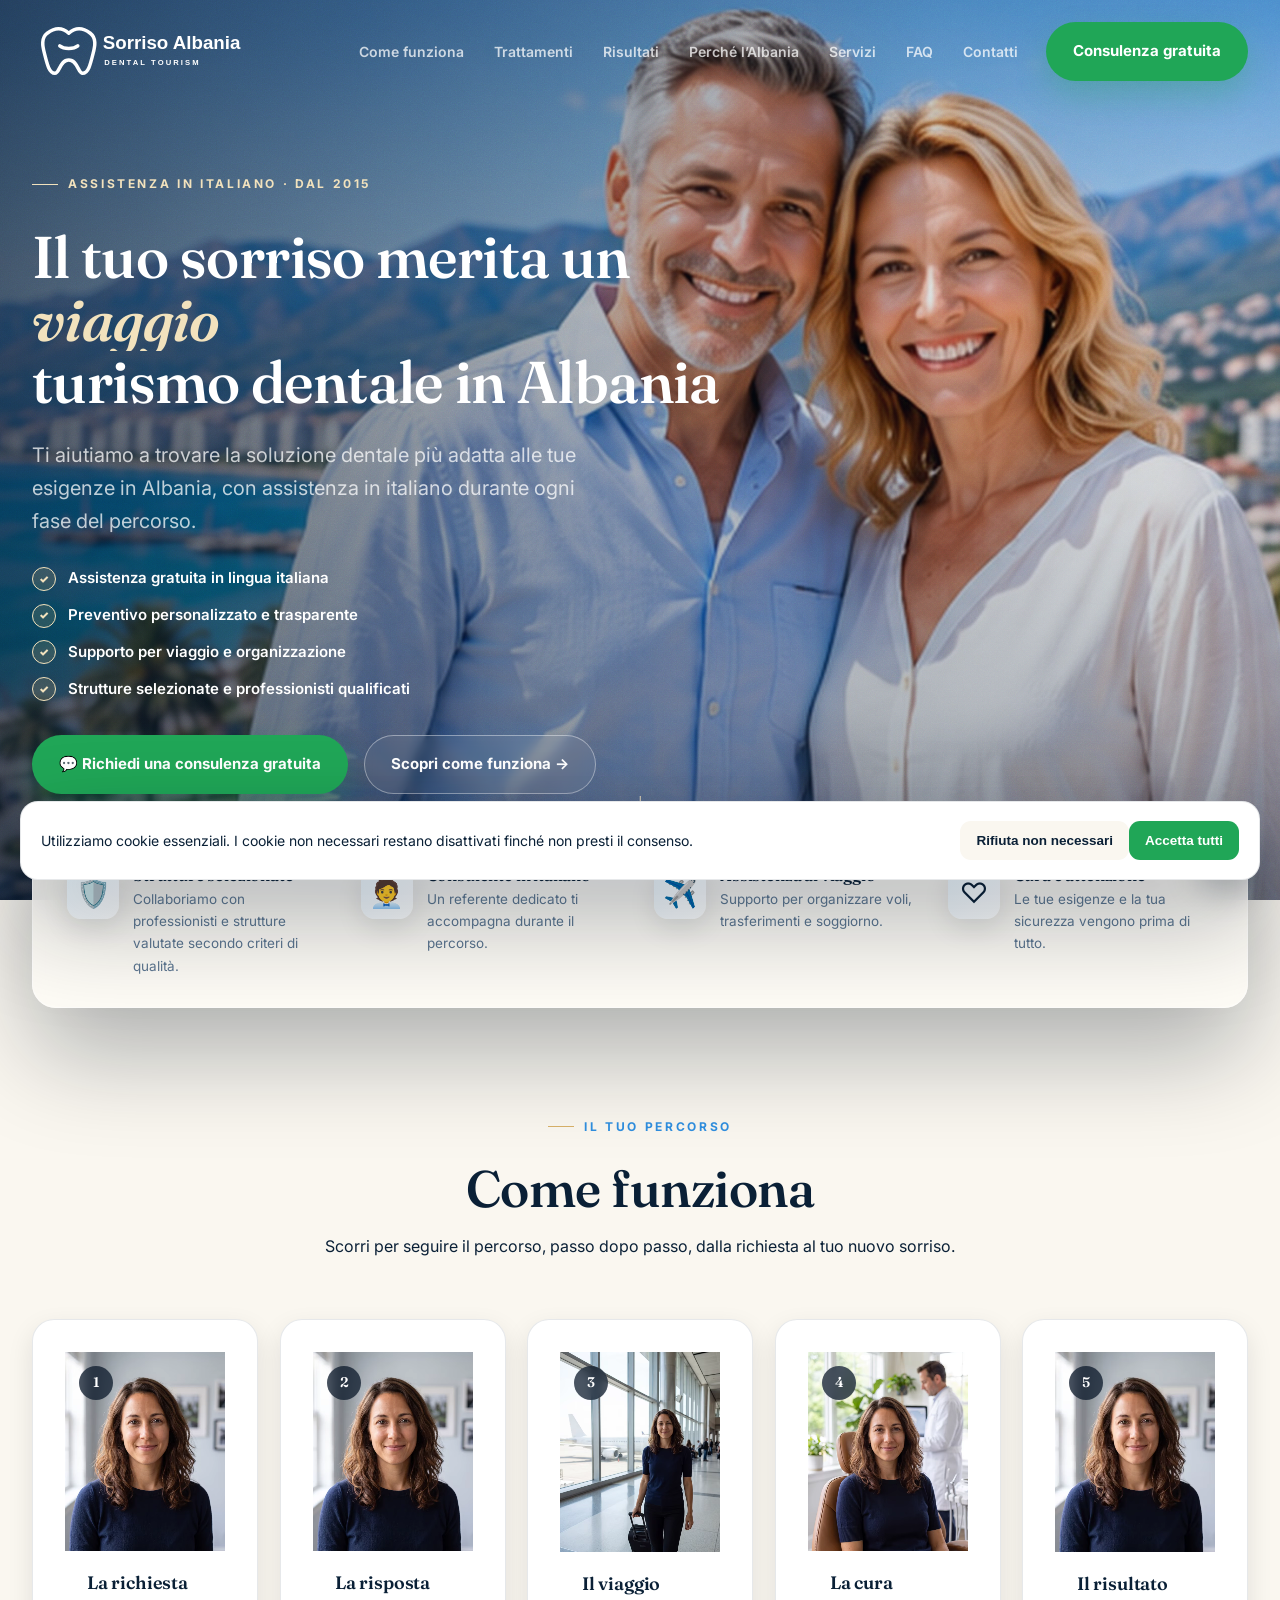
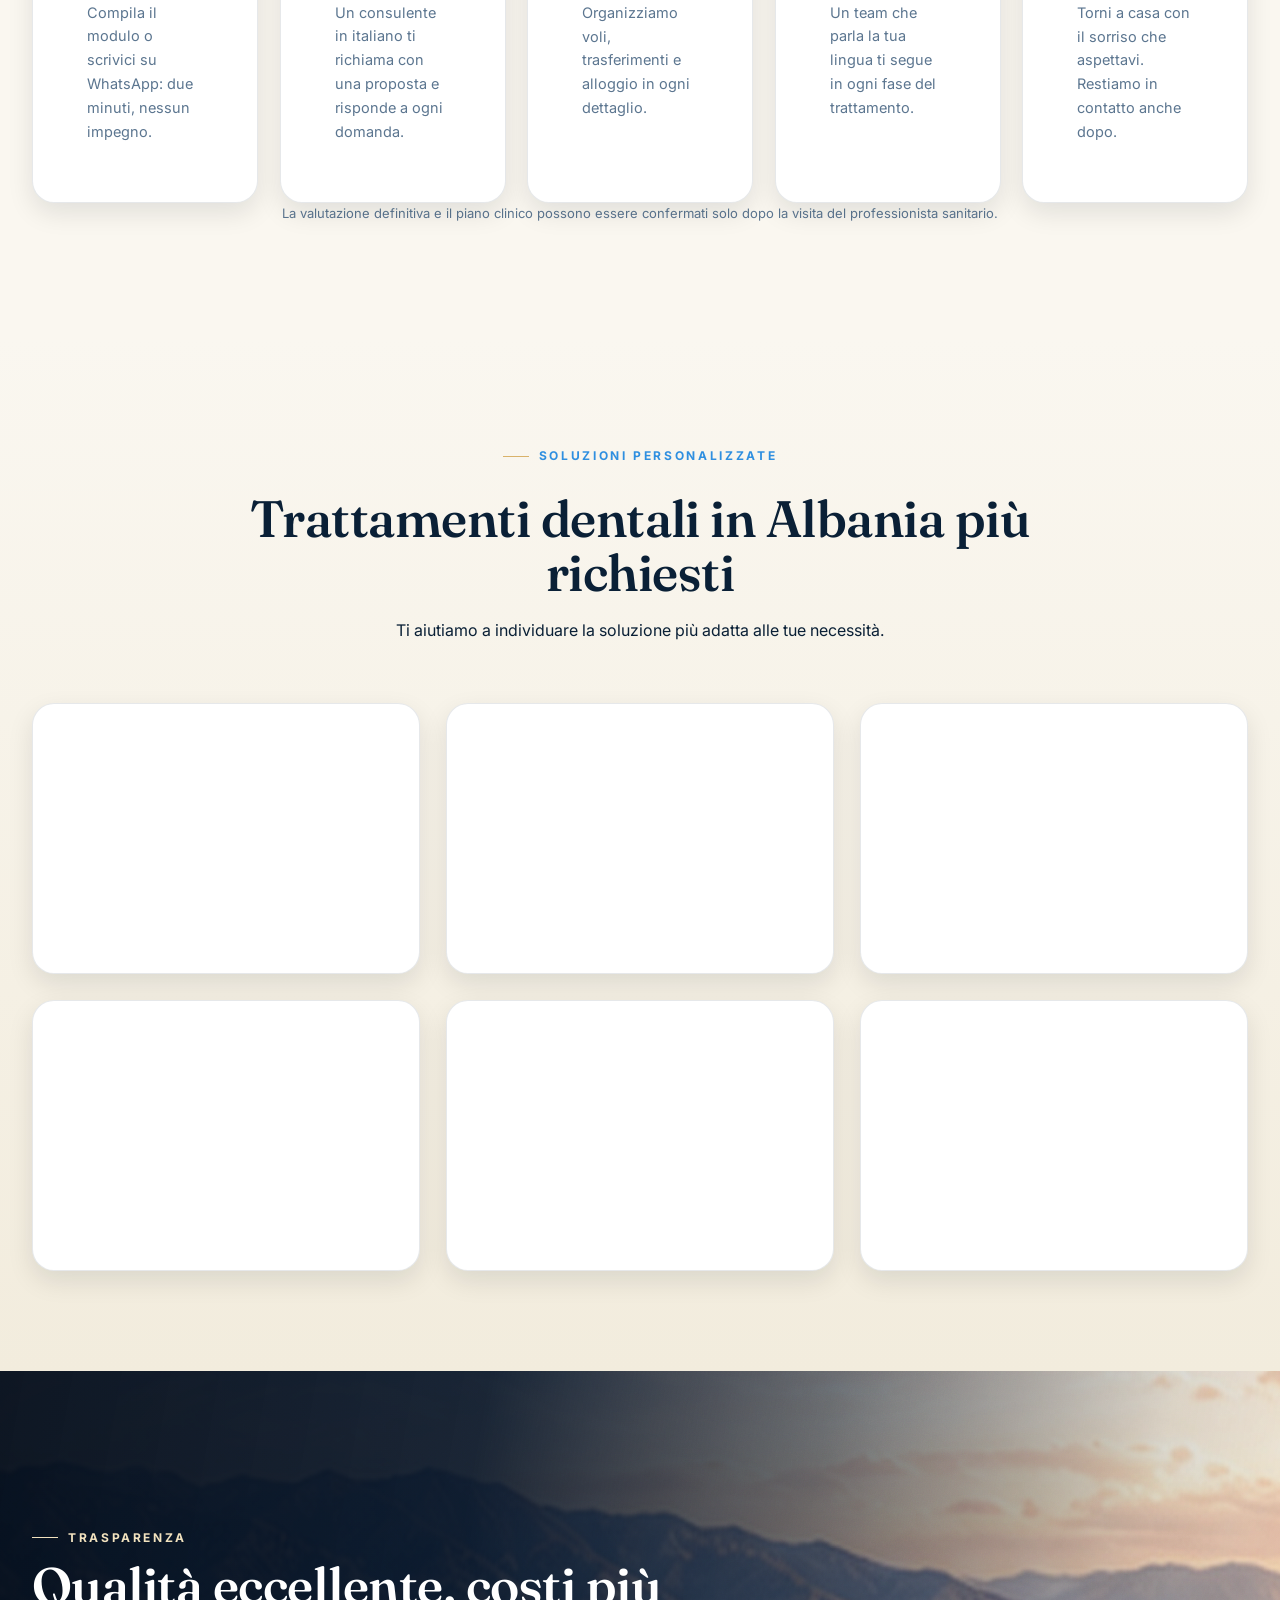
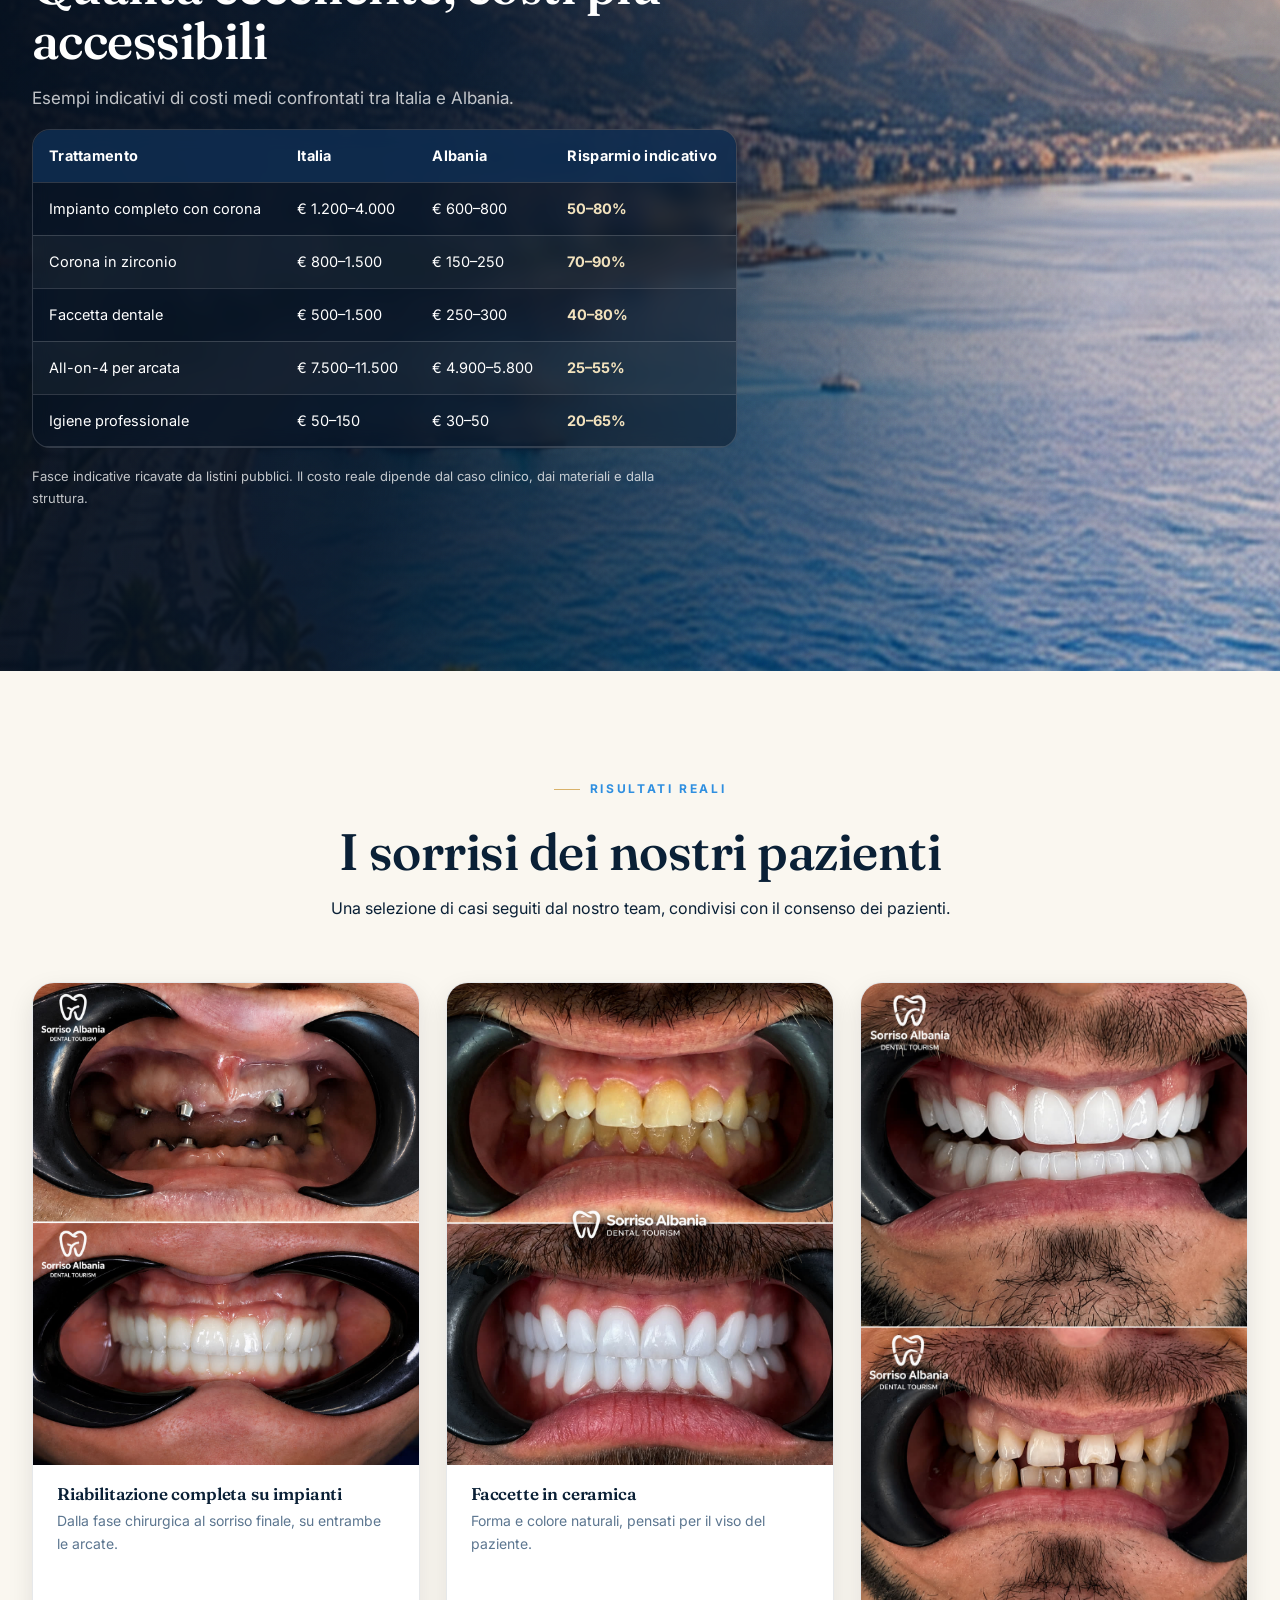
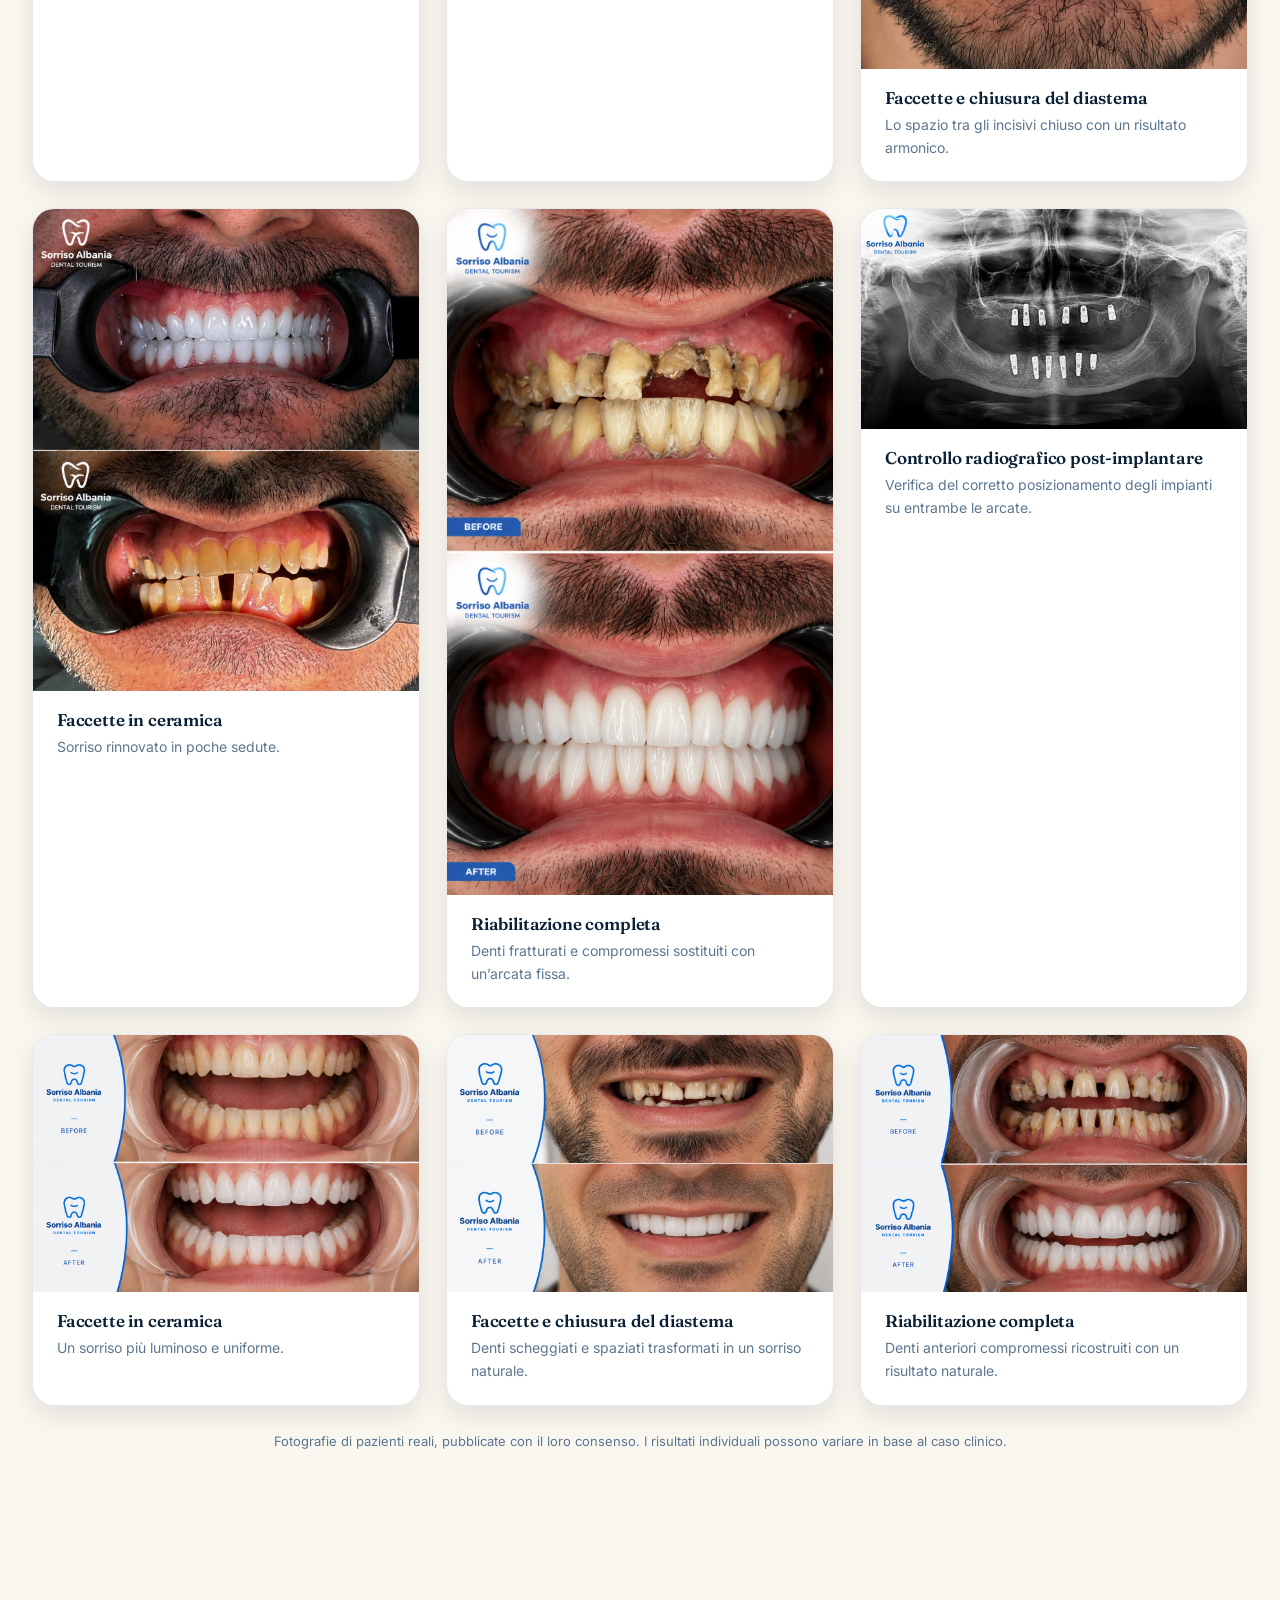
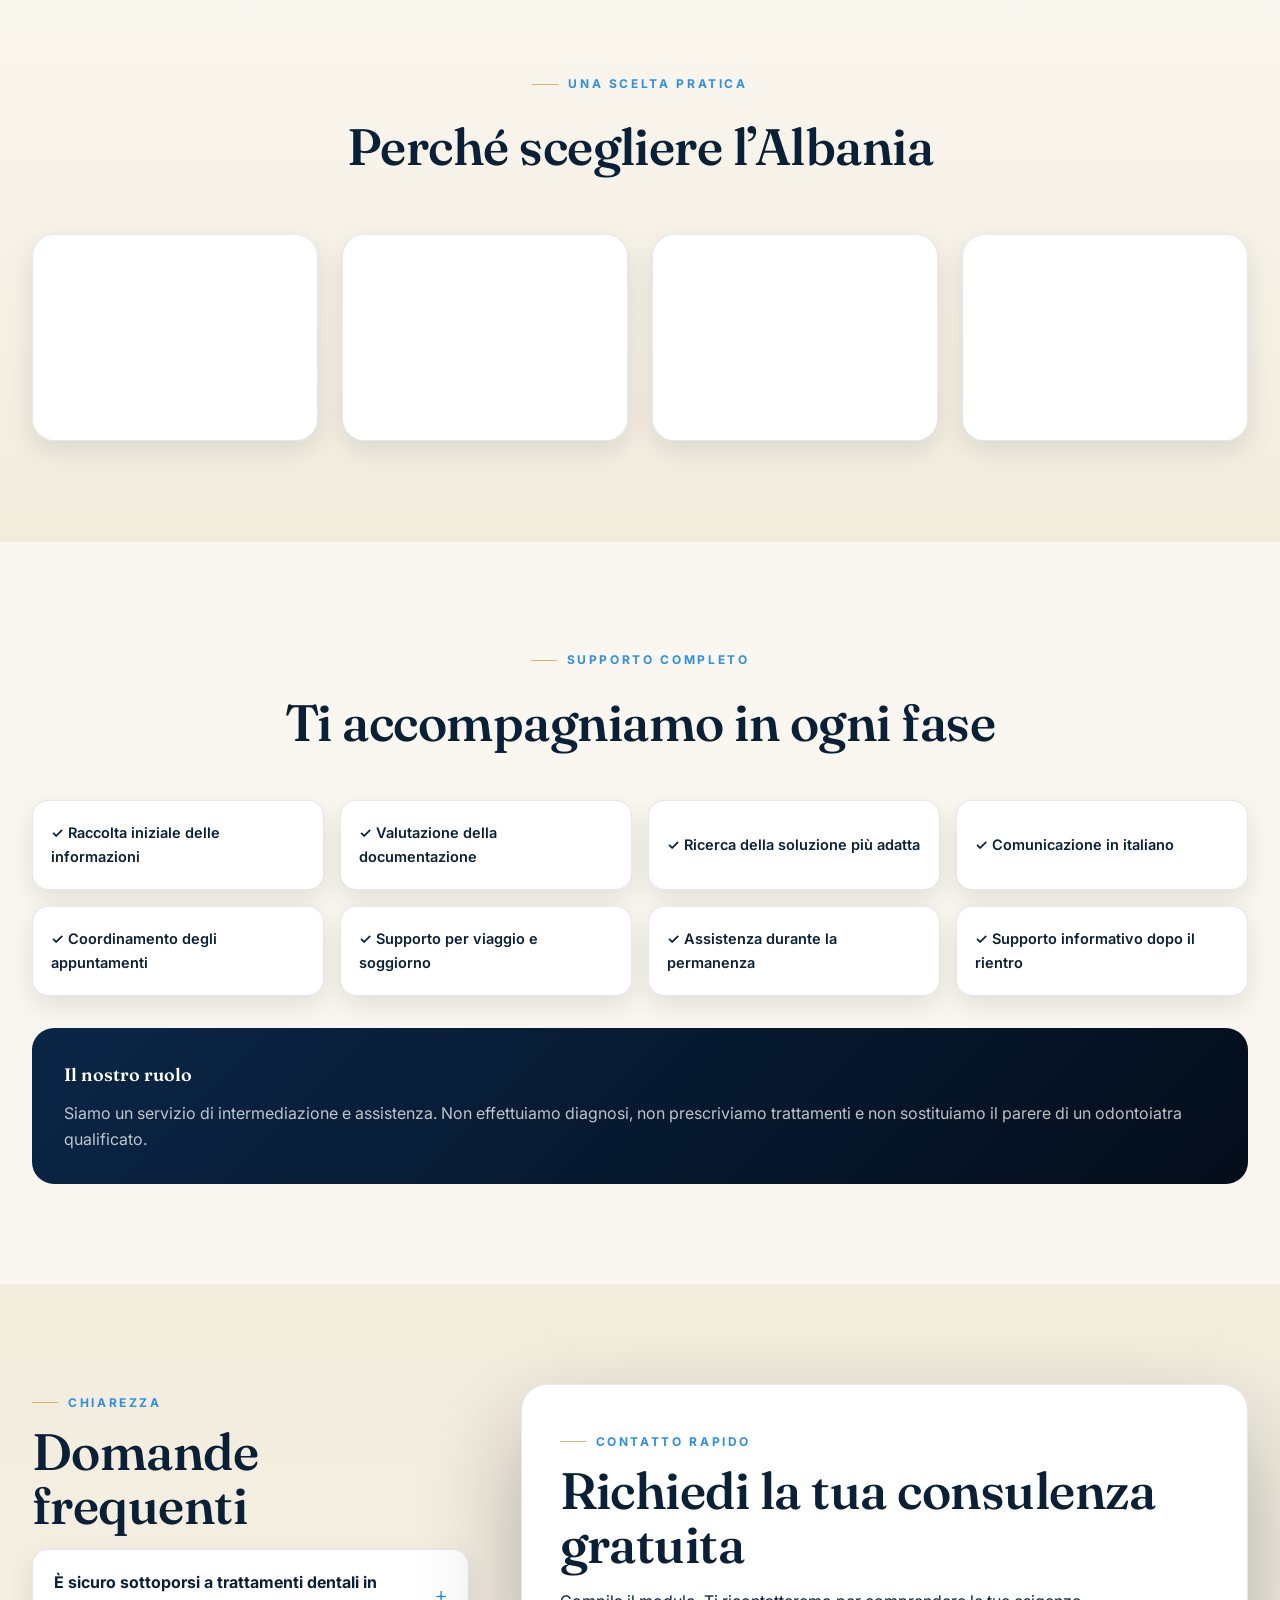
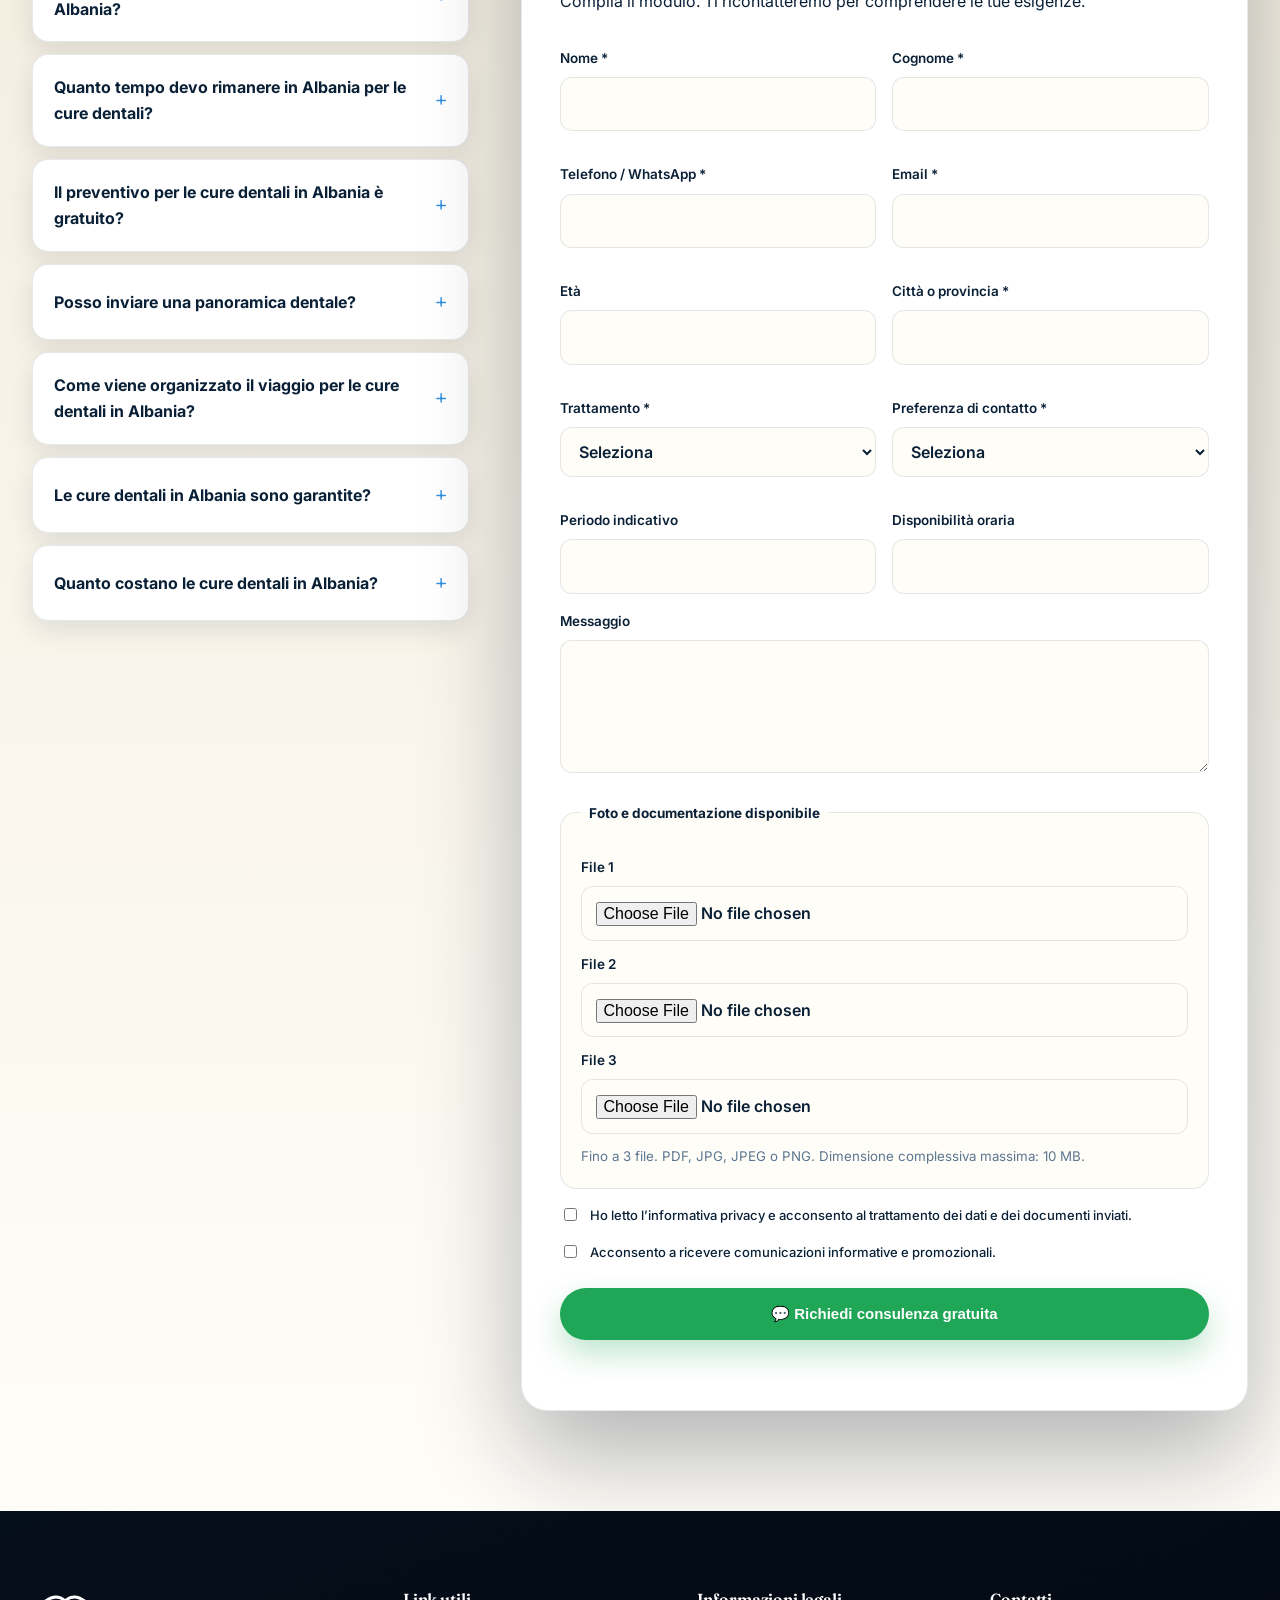
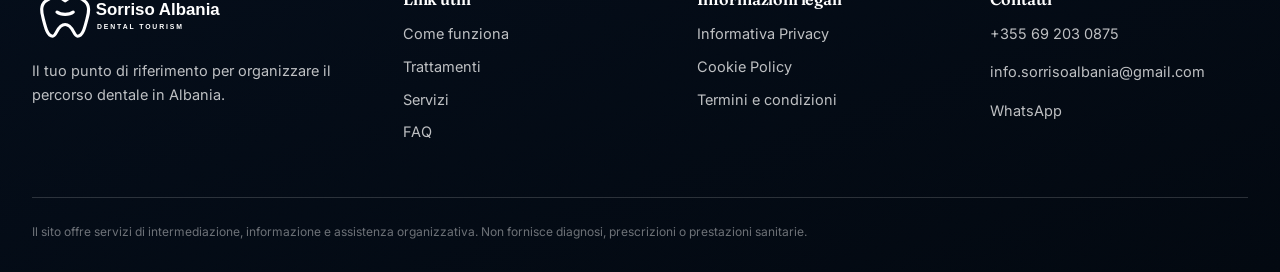
==== index.html @ 24f30280 "Fix hero CTA clipping, treatments arrival gap, and add mobile come-funziona videos - Shrink hero h1 " ====
<!doctype html>
<html lang="it">
<head>
  <!-- Google tag (Google Ads) + Consent Mode v2 -->
  <script>
    window.dataLayer = window.dataLayer || [];
    function gtag(){dataLayer.push(arguments);}
    gtag('consent', 'default', {
      'ad_storage': 'denied',
      'analytics_storage': 'denied',
      'ad_user_data': 'denied',
      'ad_personalization': 'denied',
      'wait_for_update': 500
    });
    if (localStorage.getItem('cookieChoice') === 'accepted') {
      gtag('consent', 'update', {
        'ad_storage': 'granted',
        'analytics_storage': 'granted',
        'ad_user_data': 'granted',
        'ad_personalization': 'granted'
      });
    }
    gtag('js', new Date());
    gtag('config', 'AW-18374853254');
    gtag('config', 'G-XG3RDSH3W6');
  </script>
  <script async src="https://www.googletagmanager.com/gtag/js?id=AW-18374853254"></script>

  <meta charset="utf-8">
  <meta name="viewport" content="width=device-width,initial-scale=1">
  <title>Turismo Dentale in Albania per Italiani | Sorriso Albania</title>
  <meta name="description" content="Turismo dentale in Albania per italiani. Sorriso Albania offre assistenza per impianti dentali, faccette, corone e riabilitazioni dentali. Richiedi una consulenza gratuita.">
  <link rel="canonical" href="https://sorrisoalbania.com/">
  <meta property="og:title" content="Turismo Dentale in Albania per Italiani | Sorriso Albania">
  <meta property="og:description" content="Assistenza in italiano per organizzare cure dentali in Albania: impianti, faccette, corone e riabilitazioni dentali.">
  <meta property="og:image" content="https://sorrisoalbania.com/assets/images/og-cover.jpg">
  <meta property="og:type" content="website">
  <meta property="og:url" content="https://sorrisoalbania.com/">
  <meta property="og:site_name" content="Sorriso Albania">
  <meta property="og:locale" content="it_IT">
  <meta name="twitter:card" content="summary_large_image">
  <meta name="robots" content="index, follow">
  <link rel="icon" href="assets/logos/favicon.svg" type="image/svg+xml">

  <link rel="preconnect" href="https://fonts.googleapis.com">
  <link rel="preconnect" href="https://fonts.gstatic.com" crossorigin>
  <link href="https://fonts.googleapis.com/css2?family=Fraunces:ital,opsz,wght@0,9..144,440;0,9..144,560;0,9..144,650;1,9..144,500;1,9..144,600&family=Inter:wght@400;500;600;700;800&display=swap" rel="stylesheet">

  <link rel="preload" as="image" href="assets/images/hero-vlora-couple.jpg">
  <link rel="stylesheet" href="css/cinema.css">
  <link rel="stylesheet" href="css/cinema-motion.css">

  <script type="application/ld+json">
  {
    "@context":"https://schema.org",
  "@type": "Organization",
  "@id": "https://sorrisoalbania.com/#organization",
  "name": "Sorriso Albania",
  "url": "https://sorrisoalbania.com/",
  "description": "Servizio di assistenza e organizzazione per pazienti italiani interessati al turismo dentale in Albania.",
  "telephone": "+355692030875",
  "email": "info.sorrisoalbania@gmail.com"
  }
  </script>
</head>
<body>
  <a class="skip-link" href="#contenuto">Vai al contenuto</a>

  <div id="preloader" aria-hidden="true">
    <svg viewBox="0 0 64 34" role="img" aria-hidden="true">
      <path d="M4 3c12-9 22-8 31 0 9-8 19-9 31 0" style="visibility:hidden"></path>
      <path d="M6 8c11 9 15 20 26 20s15-11 26-20"></path>
    </svg>
    <p class="preloader-label">Sorriso Albania</p>
  </div>

  <div class="scroll-progress"><div class="scroll-progress__bar"></div></div>

  <header class="site-header">
    <div class="container nav-wrap">
      <a href="#top" class="brand" aria-label="Sorriso Albania">
        <img src="assets/logos/logo.svg" alt="Sorriso Albania">
      </a>

      <button class="menu-toggle" id="menuToggle" aria-expanded="false" aria-controls="mainNav">
        <span></span><span></span><span></span>
        <span class="sr-only">Apri menu</span>
      </button>

      <nav id="mainNav" class="main-nav" aria-label="Navigazione principale">
        <a href="#come-funziona">Come funziona</a>
        <a href="#trattamenti">Trattamenti</a>
        <a href="#risultati">Risultati</a>
        <a href="#perche-albania">Perché l’Albania</a>
        <a href="#servizi">Servizi</a>
        <a href="#faq">FAQ</a>
        <a href="#contatti">Contatti</a>
      </nav>

      <div class="header-actions">
        <a class="button button-primary" href="#consulenza">Consulenza gratuita</a>
      </div>
    </div>
  </header>

  <main id="contenuto">
    <section id="top" class="hero-scene">
    <div class="hero">
      <div class="hero-media"><img src="assets/images/hero-vlora-couple.jpg" alt="Coppia italiana sorridente sul lungomare di Valona, Albania" fetchpriority="high"></div>
      <div class="hero-scrim"></div>
      <div class="grain"></div>
      <div class="container hero-content">
        <div class="hero-copy">
          <p class="eyebrow">Assistenza in italiano · dal 2015</p>
          <h1 data-split>
            <span class="word"><span class="word-inner">Il</span></span>
            <span class="word"><span class="word-inner">tuo</span></span>
            <span class="word"><span class="word-inner">sorriso</span></span>
            <span class="word"><span class="word-inner">merita</span></span>
            <span class="word"><span class="word-inner">un</span></span>
            <span class="word"><span class="word-inner"><em>viaggio</em></span></span><br>
            <span class="word"><span class="word-inner">turismo</span></span>
            <span class="word"><span class="word-inner">dentale</span></span>
            <span class="word"><span class="word-inner">in</span></span>
            <span class="word"><span class="word-inner">Albania</span></span>
          </h1>
          <p class="hero-text">Ti aiutiamo a trovare la soluzione dentale più adatta alle tue esigenze in Albania, con assistenza in italiano durante ogni fase del percorso.</p>
          <ul class="check-list">
            <li>Assistenza gratuita in lingua italiana</li>
            <li>Preventivo personalizzato e trasparente</li>
            <li>Supporto per viaggio e organizzazione</li>
            <li>Strutture selezionate e professionisti qualificati</li>
          </ul>
          <div class="hero-actions">
            <a class="button button-primary" href="#consulenza">💬 Richiedi una consulenza gratuita</a>
            <a class="button button-outline" href="#come-funziona">Scopri come funziona →</a>
          </div>
        </div>
      </div>
      <div class="scroll-cue"><span></span>Scorri</div>
    </div>
    </section>

    <section class="trust-bar">
      <div class="container trust-grid">
        <article class="trust-item"><div class="trust-icon">🛡️</div><div><h3>Strutture selezionate</h3><p>Collaboriamo con professionisti e strutture valutate secondo criteri di qualità.</p></div></article>
        <article class="trust-item"><div class="trust-icon">🧑‍💼</div><div><h3>Consulente in italiano</h3><p>Un referente dedicato ti accompagna durante il percorso.</p></div></article>
        <article class="trust-item"><div class="trust-icon">✈️</div><div><h3>Assistenza al viaggio</h3><p>Supporto per organizzare voli, trasferimenti e soggiorno.</p></div></article>
        <article class="trust-item"><div class="trust-icon">♡</div><div><h3>Cura e attenzione</h3><p>Le tue esigenze e la tua sicurezza vengono prima di tutto.</p></div></article>
      </div>
    </section>

    <section id="come-funziona" class="section journey-section">
      <div class="container">
        <header class="section-heading centered" data-reveal="rise">
          <p class="eyebrow">Il tuo percorso</p>
          <h2>Come funziona</h2>
          <p>Scorri per seguire il percorso, passo dopo passo, dalla richiesta al tuo nuovo sorriso.</p>
        </header>
      </div>

      <!-- WebGL flythrough: progressive enhancement, engaged only on capable
           desktops with WebGL (see js/journey.js). Hidden by default so the
           flat grid below is what mobile/touch/reduced-motion/no-JS/no-WebGL
           visitors — and search engines — actually get.

           Five story beats, each one BEAT_N block below (captions, video,
           fallback card) sharing the same index — swap copy/video per beat
           by editing all three same-numbered pieces together. -->
      <div class="journey-rail" id="journeyRail" hidden>
        <div class="journey-stage" id="journeyStage">
          <canvas id="journeyCanvas"></canvas>
          <div class="journey-captions">
            <!-- BEAT 0 — La richiesta -->
            <div class="journey-caption" data-scene="0"><p class="eyebrow">Passo 1 · La richiesta</p><h3>Scrivici cosa ti serve</h3><p>Compila il modulo o scrivici su WhatsApp: due minuti, nessun impegno.</p></div>
            <!-- BEAT 1 — La risposta -->
            <div class="journey-caption" data-scene="1"><p class="eyebrow">Passo 2 · La risposta</p><h3>Ti richiamiamo con una proposta</h3><p>Un consulente in italiano ti presenta la valutazione e risponde a ogni domanda.</p></div>
            <!-- BEAT 2 — Il viaggio -->
            <div class="journey-caption" data-scene="2"><p class="eyebrow">Passo 3 · Il viaggio</p><h3>Al resto pensiamo noi</h3><p>Voli, trasferimenti e alloggio: organizziamo ogni dettaglio del tuo viaggio.</p></div>
            <!-- BEAT 3 — La cura -->
            <div class="journey-caption" data-scene="3"><p class="eyebrow">Passo 4 · La cura</p><h3>Il trattamento, al tuo fianco</h3><p>Un team che parla la tua lingua ti segue in ogni fase, in strutture moderne e accoglienti.</p></div>
            <!-- BEAT 4 — Il risultato -->
            <div class="journey-caption" data-scene="4"><p class="eyebrow">Passo 5 · Il risultato</p><h3>Il tuo nuovo sorriso</h3><p>Torni a casa con il sorriso che aspettavi. Restiamo in contatto anche dopo.</p></div>
          </div>
          <div class="journey-progress" id="journeyProgress" aria-hidden="true"><span class="is-active"></span><span></span><span></span><span></span><span></span></div>
          <div class="journey-hint" id="journeyHint">Scorri per continuare</div>
        </div>
      </div>
      <!-- One <video> per beat, same order as the captions above (jv0 = beat 0, etc).
           Muted+loop+playsinline so autoplay is always allowed; nothing in the
           section depends on the video actually playing — js/journey.js still
           renders the frame, glow and camera motion even if a clip fails to load. -->
      <video class="journey-source-video" id="jv0" muted loop playsinline preload="none"><source src="assets/video/percorso-1.webm" type="video/webm"><source src="assets/video/percorso-1.mp4" type="video/mp4"></video>
      <video class="journey-source-video" id="jv1" muted loop playsinline preload="none"><source src="assets/video/percorso-3.webm" type="video/webm"><source src="assets/video/percorso-3.mp4" type="video/mp4"></video>
      <video class="journey-source-video" id="jv2" muted loop playsinline preload="none"><source src="assets/video/percorso-4.webm" type="video/webm"><source src="assets/video/percorso-4.mp4" type="video/mp4"></video>
      <video class="journey-source-video" id="jv3" muted loop playsinline preload="none"><source src="assets/video/percorso-5.webm" type="video/webm"><source src="assets/video/percorso-5.mp4" type="video/mp4"></video>
      <video class="journey-source-video" id="jv4" muted loop playsinline preload="none"><source src="assets/video/percorso-6.webm" type="video/webm"><source src="assets/video/percorso-6.mp4" type="video/mp4"></video>

      <div class="container">
        <!-- Flat fallback: mobile/touch/reduced-motion/no-JS/no-WebGL, and the
             accessible/SEO-visible copy of record. Same 5 beats, same order. -->
        <div class="steps-grid" id="stepsGridFallback" data-reveal-group>
          <article class="card step-card" data-reveal-item>
            <div class="step-media"><span class="number">1</span><video muted loop playsinline autoplay preload="metadata"><source src="assets/video/percorso-1.webm" type="video/webm"><source src="assets/video/percorso-1.mp4" type="video/mp4"></video></div>
            <div class="step-body"><h3>La richiesta</h3><p>Compila il modulo o scrivici su WhatsApp: due minuti, nessun impegno.</p></div>
          </article>
          <article class="card step-card" data-reveal-item>
            <div class="step-media"><span class="number">2</span><video muted loop playsinline autoplay preload="metadata"><source src="assets/video/percorso-3.webm" type="video/webm"><source src="assets/video/percorso-3.mp4" type="video/mp4"></video></div>
            <div class="step-body"><h3>La risposta</h3><p>Un consulente in italiano ti richiama con una proposta e risponde a ogni domanda.</p></div>
          </article>
          <article class="card step-card" data-reveal-item>
            <div class="step-media"><span class="number">3</span><video muted loop playsinline autoplay preload="metadata"><source src="assets/video/percorso-4.webm" type="video/webm"><source src="assets/video/percorso-4.mp4" type="video/mp4"></video></div>
            <div class="step-body"><h3>Il viaggio</h3><p>Organizziamo voli, trasferimenti e alloggio in ogni dettaglio.</p></div>
          </article>
          <article class="card step-card" data-reveal-item>
            <div class="step-media"><span class="number">4</span><video muted loop playsinline autoplay preload="metadata"><source src="assets/video/percorso-5.webm" type="video/webm"><source src="assets/video/percorso-5.mp4" type="video/mp4"></video></div>
            <div class="step-body"><h3>La cura</h3><p>Un team che parla la tua lingua ti segue in ogni fase del trattamento.</p></div>
          </article>
          <article class="card step-card" data-reveal-item>
            <div class="step-media"><span class="number">5</span><video muted loop playsinline autoplay preload="metadata"><source src="assets/video/percorso-6.webm" type="video/webm"><source src="assets/video/percorso-6.mp4" type="video/mp4"></video></div>
            <div class="step-body"><h3>Il risultato</h3><p>Torni a casa con il sorriso che aspettavi. Restiamo in contatto anche dopo.</p></div>
          </article>
        </div>
        <p class="fine-print centered">La valutazione definitiva e il piano clinico possono essere confermati solo dopo la visita del professionista sanitario.</p>
      </div>
    </section>

    <section id="trattamenti" class="section section-soft">
      <div class="container">
        <header class="section-heading centered" data-reveal="rise">
          <p class="eyebrow">Soluzioni personalizzate</p>
          <h2>Trattamenti dentali in Albania più richiesti</h2>
          <p>Ti aiutiamo a individuare la soluzione più adatta alle tue necessità.</p>
        </header>
      </div>
      <div class="treatments-rail">
        <div class="treatments-stage">
          <div class="treatments-inner">
            <div class="treatments-track" data-reveal-group>
              <article class="card treatment-card tilt" data-reveal-item><div class="icon-box">🦷</div><h3>Impianti dentali in Albania</h3><p>Soluzioni implantari valutate in base al singolo caso.</p><a href="#consulenza">Richiedi informazioni →</a></article>
              <article class="card treatment-card tilt" data-reveal-item><div class="icon-box">◉</div><h3>Corone e ponti</h3><p>Ripristino della funzionalità e dell’estetica del sorriso.</p><a href="#consulenza">Richiedi informazioni →</a></article>
              <article class="card treatment-card tilt" data-reveal-item><div class="icon-box">✨</div><h3>Faccette dentali</h3><p>Percorsi estetici personalizzati e pianificati con attenzione.</p><a href="#consulenza">Richiedi informazioni →</a></article>
              <article class="card treatment-card tilt" data-reveal-item><div class="icon-box">⚕️</div><h3>Riabilitazione dentale completa</h3><p>Soluzioni coordinate per esigenze più complesse.</p><a href="#consulenza">Richiedi informazioni →</a></article>
              <article class="card treatment-card tilt" data-reveal-item><div class="icon-box">😁</div><h3>Protesi dentali</h3><p>Protesi fisse o mobili realizzate su misura.</p><a href="#consulenza">Richiedi informazioni →</a></article>
              <article class="card treatment-card tilt" data-reveal-item><div class="icon-box">✦</div><h3>Igiene ed estetica</h3><p>Prevenzione e trattamenti per valorizzare il sorriso.</p><a href="#consulenza">Richiedi informazioni →</a></article>
            </div>
          </div>
        </div>
      </div>
    </section>

    <section class="pricing-feature">
      <div class="pricing-bg" role="img" aria-label="Vista panoramica di Valona con il lungomare e il mare" data-parallax="9"></div>
      <div class="pricing-gradient"></div>
      <div class="grain"></div>
      <div class="container pricing-content">
        <div class="pricing-panel" data-reveal="left">
          <p class="eyebrow eyebrow-light">Trasparenza</p>
          <h2>Qualità eccellente, costi più accessibili</h2>
          <p class="pricing-intro">Esempi indicativi di costi medi confrontati tra Italia e Albania.</p>
          <div class="table-wrap pricing-table-wrap">
            <table>
              <thead><tr><th>Trattamento</th><th>Italia</th><th>Albania</th><th>Risparmio indicativo</th></tr></thead>
              <tbody>
                <tr><td>Impianto completo con corona</td><td>€ 1.200–4.000</td><td>€ 600–800</td><td>50–80%</td></tr>
                <tr><td>Corona in zirconio</td><td>€ 800–1.500</td><td>€ 150–250</td><td>70–90%</td></tr>
                <tr><td>Faccetta dentale</td><td>€ 500–1.500</td><td>€ 250–300</td><td>40–80%</td></tr>
                <tr><td>All-on-4 per arcata</td><td>€ 7.500–11.500</td><td>€ 4.900–5.800</td><td>25–55%</td></tr>
                <tr><td>Igiene professionale</td><td>€ 50–150</td><td>€ 30–50</td><td>20–65%</td></tr>
              </tbody>
            </table>
          </div>
          <p class="fine-print pricing-note">Fasce indicative ricavate da listini pubblici. Il costo reale dipende dal caso clinico, dai materiali e dalla struttura.</p>
        </div>
      </div>
    </section>

    <!-- Risultati pazienti: real before/after case photos supplied by the
         client, one <article> per case. Swap/add cases by dropping a new
         image in assets/images/results/ and copying an <article> block. -->
    <section id="risultati" class="section">
      <div class="container">
        <header class="section-heading centered" data-reveal="rise">
          <p class="eyebrow">Risultati reali</p>
          <h2>I sorrisi dei nostri pazienti</h2>
          <p>Una selezione di casi seguiti dal nostro team, condivisi con il consenso dei pazienti.</p>
        </header>
        <div class="results-grid" data-reveal-group>
          <article class="card result-card" data-reveal-item>
            <button class="result-image" type="button" data-lightbox-src="assets/images/results/risultato-01-impianti-full-arch.jpg" aria-label="Ingrandisci: riabilitazione completa su impianti">
              <img src="assets/images/results/risultato-01-impianti-full-arch.jpg" alt="Prima e dopo: riabilitazione completa su impianti dentali, doppia arcata" loading="lazy" width="1122" height="1402">
            </button>
            <h3>Riabilitazione completa su impianti</h3>
            <p>Dalla fase chirurgica al sorriso finale, su entrambe le arcate.</p>
          </article>
          <article class="card result-card" data-reveal-item>
            <button class="result-image" type="button" data-lightbox-src="assets/images/results/risultato-02-faccette.jpg" aria-label="Ingrandisci: faccette in ceramica">
              <img src="assets/images/results/risultato-02-faccette.jpg" alt="Prima e dopo: faccette dentali in ceramica" loading="lazy" width="1122" height="1402">
            </button>
            <h3>Faccette in ceramica</h3>
            <p>Forma e colore naturali, pensati per il viso del paziente.</p>
          </article>
          <article class="card result-card" data-reveal-item>
            <button class="result-image" type="button" data-lightbox-src="assets/images/results/risultato-03-faccette-diastema.jpg" aria-label="Ingrandisci: faccette e chiusura del diastema">
              <img src="assets/images/results/risultato-03-faccette-diastema.jpg" alt="Prima e dopo: faccette dentali con chiusura del diastema" loading="lazy" width="941" height="1672">
            </button>
            <h3>Faccette e chiusura del diastema</h3>
            <p>Lo spazio tra gli incisivi chiuso con un risultato armonico.</p>
          </article>
          <article class="card result-card" data-reveal-item>
            <button class="result-image" type="button" data-lightbox-src="assets/images/results/risultato-04-faccette.jpg" aria-label="Ingrandisci: faccette in ceramica">
              <img src="assets/images/results/risultato-04-faccette.jpg" alt="Prima e dopo: faccette dentali in ceramica, primo piano" loading="lazy" width="1122" height="1402">
            </button>
            <h3>Faccette in ceramica</h3>
            <p>Sorriso rinnovato in poche sedute.</p>
          </article>
          <article class="card result-card" data-reveal-item>
            <button class="result-image" type="button" data-lightbox-src="assets/images/results/risultato-05-riabilitazione.jpg" aria-label="Ingrandisci: riabilitazione completa">
              <img src="assets/images/results/risultato-05-riabilitazione.jpg" alt="Prima e dopo: riabilitazione completa di denti fratturati e compromessi" loading="lazy" width="941" height="1672">
            </button>
            <h3>Riabilitazione completa</h3>
            <p>Denti fratturati e compromessi sostituiti con un’arcata fissa.</p>
          </article>
          <article class="card result-card" data-reveal-item>
            <button class="result-image" type="button" data-lightbox-src="assets/images/results/risultato-06-radiografia.jpg" aria-label="Ingrandisci: controllo radiografico post-implantare">
              <img src="assets/images/results/risultato-06-radiografia.jpg" alt="Radiografia panoramica di controllo dopo l’inserimento degli impianti" loading="lazy" width="1200" height="684">
            </button>
            <h3>Controllo radiografico post-implantare</h3>
            <p>Verifica del corretto posizionamento degli impianti su entrambe le arcate.</p>
          </article>
          <article class="card result-card" data-reveal-item>
            <button class="result-image" type="button" data-lightbox-src="assets/images/results/risultato-07-faccette.jpg" aria-label="Ingrandisci: faccette in ceramica">
              <img src="assets/images/results/risultato-07-faccette.jpg" alt="Prima e dopo: faccette dentali in ceramica, primo piano sorriso" loading="lazy" width="1200" height="800">
            </button>
            <h3>Faccette in ceramica</h3>
            <p>Un sorriso più luminoso e uniforme.</p>
          </article>
          <article class="card result-card" data-reveal-item>
            <button class="result-image" type="button" data-lightbox-src="assets/images/results/risultato-08-faccette-diastema.jpg" aria-label="Ingrandisci: faccette e chiusura del diastema">
              <img src="assets/images/results/risultato-08-faccette-diastema.jpg" alt="Prima e dopo: faccette dentali con chiusura del diastema, primo piano" loading="lazy" width="1200" height="800">
            </button>
            <h3>Faccette e chiusura del diastema</h3>
            <p>Denti scheggiati e spaziati trasformati in un sorriso naturale.</p>
          </article>
          <article class="card result-card" data-reveal-item>
            <button class="result-image" type="button" data-lightbox-src="assets/images/results/risultato-09-riabilitazione.jpg" aria-label="Ingrandisci: riabilitazione completa">
              <img src="assets/images/results/risultato-09-riabilitazione.jpg" alt="Prima e dopo: riabilitazione completa dell’arcata anteriore" loading="lazy" width="1200" height="800">
            </button>
            <h3>Riabilitazione completa</h3>
            <p>Denti anteriori compromessi ricostruiti con un risultato naturale.</p>
          </article>
        </div>
        <p class="fine-print centered results-consent">Fotografie di pazienti reali, pubblicate con il loro consenso. I risultati individuali possono variare in base al caso clinico.</p>
      </div>
    </section>

    <div class="lightbox" id="lightbox">
      <button class="lightbox-close" id="lightboxClose" type="button" aria-label="Chiudi">✕</button>
      <img id="lightboxImg" src="" alt="">
    </div>

    <section id="perche-albania" class="section section-soft">
      <div class="container">
        <header class="section-heading centered" data-reveal="rise">
          <p class="eyebrow">Una scelta pratica</p>
          <h2>Perché scegliere l’Albania</h2>
        </header>
        <div class="benefit-grid" data-reveal-group>
          <article class="card tilt" data-reveal-item><div class="icon-box">✈️</div><h3>Vicinanza all’Italia</h3><p>Collegamenti frequenti e tempi di viaggio ridotti.</p></article>
          <article class="card tilt" data-reveal-item><div class="icon-box">💬</div><h3>Assistenza in italiano</h3><p>Comunicazione semplice con un referente dedicato.</p></article>
          <article class="card tilt" data-reveal-item><div class="icon-box">€</div><h3>Costi competitivi</h3><p>Possibilità di costi più contenuti, in base al caso.</p></article>
          <article class="card tilt" data-reveal-item><div class="icon-box">📅</div><h3>Percorso organizzato</h3><p>Supporto per appuntamenti, trasferimenti e soggiorno.</p></article>
        </div>
      </div>
    </section>

    <section id="servizi" class="section">
      <div class="container">
        <header class="section-heading centered" data-reveal="rise">
          <p class="eyebrow">Supporto completo</p>
          <h2>Ti accompagniamo in ogni fase</h2>
        </header>
        <div class="services-grid" data-reveal-group>
          <div data-reveal-item>✓ Raccolta iniziale delle informazioni</div>
          <div data-reveal-item>✓ Valutazione della documentazione</div>
          <div data-reveal-item>✓ Ricerca della soluzione più adatta</div>
          <div data-reveal-item>✓ Comunicazione in italiano</div>
          <div data-reveal-item>✓ Coordinamento degli appuntamenti</div>
          <div data-reveal-item>✓ Supporto per viaggio e soggiorno</div>
          <div data-reveal-item>✓ Assistenza durante la permanenza</div>
          <div data-reveal-item>✓ Supporto informativo dopo il rientro</div>
        </div>
        <div class="role-box" data-reveal="rise"><strong>Il nostro ruolo</strong><p>Siamo un servizio di intermediazione e assistenza. Non effettuiamo diagnosi, non prescriviamo trattamenti e non sostituiamo il parere di un odontoiatra qualificato.</p></div>
      </div>
    </section>

    <section class="section contact-section">
      <div class="container contact-grid">
        <div id="faq" class="faq-column" data-reveal="rise">
          <p class="eyebrow">Chiarezza</p>
          <h2>Domande frequenti</h2>
          <div class="faq-list">
            <details><summary>È sicuro sottoporsi a trattamenti dentali in Albania?</summary><p>Sì. Affidandosi a cliniche qualificate e con una lunga esperienza, sottoporsi a trattamenti dentali in Albania è una scelta sicura e ormai consolidata. Collaboriamo con strutture selezionate che vantano fino a 20 anni di esperienza nel settore odontoiatrico, con professionisti qualificati, tecnologie moderne e protocolli rigorosi di igiene e sicurezza.

Il turismo dentale in Albania è una realtà consolidata da oltre 10 anni: ogni anno migliaia di pazienti italiani scelgono il Paese per effettuare cure odontoiatriche, dagli interventi più semplici fino a trattamenti complessi di implantologia e riabilitazione dentale.

La nostra priorità è accompagnare ogni paziente verso strutture affidabili e professionisti esperti, affinché possa affrontare il proprio percorso di cura con serenità, sicurezza e assistenza in ogni fase del trattamento.</p></details>
            <details><summary>Quanto tempo devo rimanere in Albania per le cure dentali?</summary><p>La durata dipende dal trattamento. Alcuni interventi richiedono pochi giorni, altri più viaggi.</p></details>
            <details><summary>Il preventivo per le cure dentali in Albania è gratuito?</summary><p>Sì, il preventivo è 100% gratuito e senza alcun impegno. Potrai ricevere una prima valutazione del tuo caso e un preventivo personalizzato senza sostenere alcun costo. Anche il supporto del nostro consulente durante questa fase è completamente gratuito: potrai ricevere tutte le informazioni necessarie, chiarire i tuoi dubbi e valutare con tranquillità la soluzione più adatta alle tue esigenze.</p></details>
            <details><summary>Posso inviare una panoramica dentale?</summary><p>Sì, certamente. Puoi inviare la tua panoramica dentale in modo semplice e veloce, allegandola direttamente al form sottostante oppure inviandola tramite WhatsApp al numero indicato in questa pagina.

La panoramica dentale è uno degli elementi più importanti per effettuare una prima valutazione accurata del tuo caso. Permette ai nostri specialisti di analizzare la situazione dentale, individuare le possibili necessità di trattamento e preparare un piano di cura personalizzato.

Inoltre, avere una panoramica recente consente di elaborare un preventivo molto più preciso e dettagliato, basato sulle reali esigenze del paziente e sul trattamento necessario.

Se disponi già di una panoramica dentale, ti consigliamo quindi di allegarla alla richiesta: ci aiuterà a fornirti una valutazione più completa fin dal primo contatto.</p></details>
            <details><summary>Come viene organizzato il viaggio per le cure dentali in Albania?</summary><p>Sì, ci occupiamo noi dell’organizzazione del tuo viaggio in ogni dettaglio, così potrai concentrarti esclusivamente sul tuo percorso di cura.

Il nostro team ti assisterà nell’organizzazione del viaggio, dell’alloggio, dei trasferimenti e di tutti gli aspetti logistici necessari per il tuo soggiorno in Albania, coordinando il tutto con gli appuntamenti e il piano di cura previsto dalla clinica.

Dal momento della partenza fino al termine del trattamento, avrai un punto di riferimento dedicato che ti accompagnerà e ti assisterà durante tutto il percorso.

Tu pensa al tuo sorriso, al resto pensiamo noi.</p></details>
            <details><summary>Le cure dentali in Albania sono garantite?</summary><p>Sì. Le cliniche con cui collaboriamo offrono garanzie sui trattamenti eseguiti, secondo le condizioni previste per ciascuna tipologia di intervento.

Collaboriamo esclusivamente con strutture selezionate che utilizzano materiali di alta qualità, certificati e provenienti da produttori affidabili, insieme a tecnologie moderne e protocolli professionali.

La qualità del trattamento e la tranquillità del paziente sono per noi fondamentali. Per questo, prima di iniziare il percorso di cura, riceverai tutte le informazioni relative al trattamento, ai materiali utilizzati e alle garanzie previste, in modo chiaro e trasparente.

Il nostro obiettivo non è soltanto offrirti un nuovo sorriso, ma garantirti qualità, sicurezza e assistenza anche dopo il trattamento.</p></details>
            <details>
  <summary>Quanto costano le cure dentali in Albania?</summary>
  <p>
    Il costo delle cure dentali in Albania varia in base al trattamento,
    alla complessità del caso, ai materiali utilizzati e alla struttura
    selezionata. Dopo una prima valutazione della documentazione disponibile,
    è possibile ricevere un preventivo personalizzato e senza impegno.
    Sorriso Albania ti assiste nella richiesta e nella comprensione del
    preventivo prima di organizzare il viaggio.
  </p>
</details>
          </div>
        </div>

        <div id="consulenza" class="form-card" data-reveal="right">
          <p class="eyebrow">Contatto rapido</p>
          <h2>Richiedi la tua consulenza gratuita</h2>
          <p>Compila il modulo. Ti ricontatteremo per comprendere le tue esigenze.</p>

          <form id="consultationForm" novalidate>
            <input class="honeypot" type="text" name="company" tabindex="-1" autocomplete="off" aria-hidden="true">
            <div class="form-grid">
              <label>Nome *<input name="nome" required autocomplete="given-name"></label>
              <label>Cognome *<input name="cognome" required autocomplete="family-name"></label>
              <label>Telefono / WhatsApp *<input name="telefono" type="tel" required autocomplete="tel"></label>
              <label>Email *<input name="email" type="email" required autocomplete="email"></label>
              <label>Età<input name="eta" type="number" min="18" max="100"></label>
              <label>Città o provincia *<input name="residenza" required autocomplete="address-level2"></label>
              <label>Trattamento *
                <select name="trattamento" required>
                  <option value="">Seleziona</option>
                  <option>Implantologia</option><option>Corone e ponti</option><option>Faccette dentali</option>
                  <option>Protesi dentali</option><option>Riabilitazione completa</option><option>Estetica dentale</option><option>Altro</option>
                </select>
              </label>
              <label>Preferenza di contatto *
                <select name="preferenzaContatto" required>
                  <option value="">Seleziona</option><option>WhatsApp</option><option>Telefono</option><option>Email</option>
                </select>
              </label>
              <label>Periodo indicativo<input name="periodoViaggio"></label>
              <label>Disponibilità oraria<input name="disponibilitaOraria"></label>
            </div>
            <label>Messaggio<textarea name="messaggio" rows="4" maxlength="1500"></textarea></label>

            <fieldset class="upload-fieldset">
              <legend>Foto e documentazione disponibile</legend>
              <label>File 1<input name="documento1" type="file" accept=".pdf,.jpg,.jpeg,.png,application/pdf,image/jpeg,image/png"></label>
              <label>File 2<input name="documento2" type="file" accept=".pdf,.jpg,.jpeg,.png,application/pdf,image/jpeg,image/png"></label>
              <label>File 3<input name="documento3" type="file" accept=".pdf,.jpg,.jpeg,.png,application/pdf,image/jpeg,image/png"></label>
              <small>Fino a 3 file. PDF, JPG, JPEG o PNG. Dimensione complessiva massima: 10 MB.</small>
            </fieldset>

            <label class="checkbox"><input name="privacyConsent" type="checkbox" required> Ho letto l’informativa privacy e acconsento al trattamento dei dati e dei documenti inviati.</label>
            <label class="checkbox"><input name="marketingConsent" type="checkbox"> Acconsento a ricevere comunicazioni informative e promozionali.</label>
            <button class="button button-primary submit-button" type="submit">💬 Richiedi consulenza gratuita</button>
            <p id="formStatus" class="form-status" aria-live="polite"></p>
          </form>
        </div>
      </div>
    </section>
  </main>

  <footer id="contatti">
    <div class="grain"></div>
    <div class="container footer-grid">
      <div><img class="footer-logo" src="assets/logos/logo.svg" alt="Sorriso Albania"><p>Il tuo punto di riferimento per organizzare il percorso dentale in Albania.</p></div>
      <div><h3>Link utili</h3><a href="#come-funziona">Come funziona</a><a href="#trattamenti">Trattamenti</a><a href="#servizi">Servizi</a><a href="#faq">FAQ</a></div>
      <div><h3>Informazioni legali</h3><a href="privacy-policy.html">Informativa Privacy</a><a href="cookie-policy.html">Cookie Policy</a><a href="terms.html">Termini e condizioni</a></div>
      <div><h3>Contatti</h3><p id="footerPhone"></p><p id="footerEmail"></p><a id="footerWhatsapp" href="#">WhatsApp</a></div>
    </div>
    <div class="container footer-note">Il sito offre servizi di intermediazione, informazione e assistenza organizzativa. Non fornisce diagnosi, prescrizioni o prestazioni sanitarie.</div>
  </footer>

  <div id="waWidget" class="wa-widget">
    <div id="waBubble" class="wa-bubble" role="dialog" aria-label="Messaggio WhatsApp">
      <button id="waBubbleClose" class="wa-bubble-close" aria-label="Chiudi">×</button>
      <div id="waTyping" class="wa-typing"><span></span><span></span><span></span></div>
      <div id="waBubbleContent" class="wa-bubble-content">
        <p class="wa-bubble-greeting">Ciao! Come possiamo aiutarti?</p>
        <p class="wa-bubble-sub">Scrivici, rispondiamo subito 💬</p>
        <a id="waBubbleOpen" class="wa-bubble-open" href="#" target="_blank" rel="noopener">Apri chat</a>
      </div>
    </div>
    <a id="floatingWhatsapp" class="floating-whatsapp" href="#" aria-label="Contattaci su WhatsApp">
      💬
      <span id="waBadge" class="wa-badge"></span>
    </a>
  </div>

  <div id="cookieBanner" class="cookie-banner">
    <p>Utilizziamo cookie essenziali. I cookie non necessari restano disattivati finché non presti il consenso.</p>
    <div><button id="rejectCookies">Rifiuta non necessari</button><button id="acceptCookies">Accetta tutti</button></div>
  </div>

  <script src="js/config.js"></script>
  <script src="js/app.js"></script>
  <script src="js/form.js"></script>
  <script src="js/cookie.js"></script>

  <!-- Cinematic 3D-scroll layer: pure progressive enhancement, see js/cinema.js -->
  <script src="https://cdn.jsdelivr.net/npm/gsap@3.12.5/dist/gsap.min.js" defer></script>
  <script src="https://cdn.jsdelivr.net/npm/gsap@3.12.5/dist/ScrollTrigger.min.js" defer></script>
  <script src="js/cinema.js" defer></script>

  <!-- "Come funziona" WebGL journey: pure progressive enhancement, see js/journey.js -->
  <script src="https://cdn.jsdelivr.net/npm/three@0.160.1/build/three.min.js" defer></script>
  <script src="js/journey.js" defer></script>
</body>
</html>
---- css/cinema.css ----
/* ==========================================================================
   Sorriso Albania — cinematic 3D-scroll design system (index.html only)
   ========================================================================== */

:root{
  --ink:#0a2036;
  --ink-deep:#04101f;
  --navy:#0a2647;
  --navy-2:#0f3460;
  --navy-deep:#040d1a;
  --blue:#2f8fe0;
  --blue-glow:#7fd0ff;
  --gold:#d9b26a;
  --gold-soft:#f2e2bd;
  --green:#20a657;
  --green-dark:#168847;
  --paper:#faf7f0;
  --paper-soft:#fffdf8;
  --cream:#f2ecdd;
  --line:rgba(10,32,54,.1);
  --line-dark:rgba(255,255,255,.16);
  --muted:#5c7690;
  --muted-light:rgba(255,255,255,.74);
  --shadow-lg:0 45px 100px rgba(4,16,31,.30);
  --shadow-md:0 22px 55px rgba(4,16,31,.16);
  --shadow-sm:0 10px 26px rgba(4,16,31,.10);
  --ease:cubic-bezier(.16,.84,.44,1);
  --container:min(1360px,calc(100% - 64px));
}

*{box-sizing:border-box}
html{scroll-behavior:smooth}
html.motion-reduced{scroll-behavior:auto}
body{margin:0;background:var(--paper);color:var(--ink);font-family:"Inter",Arial,sans-serif;line-height:1.65;-webkit-font-smoothing:antialiased;overflow-x:clip}
.container{width:var(--container);margin-inline:auto}
img{max-width:100%;display:block}
a{color:inherit;text-decoration:none}
.skip-link{position:absolute;left:-9999px;z-index:999}
.skip-link:focus{left:20px;top:20px;background:#fff;padding:12px;border-radius:8px}
.sr-only{position:absolute;clip:rect(0,0,0,0);width:1px;height:1px;overflow:hidden}

h1,h2,h3{font-family:"Fraunces","Georgia",serif;color:var(--ink);line-height:1.06;letter-spacing:-.01em;margin:0}
h1{font-size:clamp(46px,7vw,96px);font-weight:560}
h2{font-size:clamp(32px,4vw,54px);font-weight:560;margin-bottom:16px}
h3{font-size:20px;font-weight:600;margin-bottom:8px}
p{margin:0 0 1em}
.eyebrow{display:inline-flex;align-items:center;gap:10px;text-transform:uppercase;letter-spacing:.22em;font-size:12px;font-weight:700;color:var(--blue)}
.eyebrow::before{content:"";width:26px;height:1px;background:var(--gold)}
.eyebrow-light{color:var(--gold-soft)}
.eyebrow-light::before{background:var(--gold-soft)}

/* ---------- Scroll progress + preloader ---------- */
.scroll-progress{position:fixed;top:0;left:0;right:0;height:3px;z-index:400;background:transparent;pointer-events:none}
.scroll-progress__bar{height:100%;width:100%;transform-origin:0 50%;transform:scaleX(0);background:linear-gradient(90deg,var(--blue),var(--gold))}

#preloader{position:fixed;inset:0;z-index:500;background:var(--navy-deep);display:flex;align-items:center;justify-content:center;flex-direction:column;gap:18px;animation:preloader-out .6s var(--ease) 1.05s forwards}
#preloader svg{width:64px;height:auto}
#preloader path{fill:none;stroke:var(--gold-soft);stroke-width:5;stroke-linecap:round;stroke-linejoin:round;stroke-dasharray:220;stroke-dashoffset:220;animation:draw-smile 1s var(--ease) forwards}
#preloader .preloader-label{font-family:"Fraunces",serif;color:var(--muted-light);letter-spacing:.3em;text-transform:uppercase;font-size:11px;opacity:0;animation:fade-in .5s ease .3s forwards}
@keyframes draw-smile{to{stroke-dashoffset:0}}
@keyframes fade-in{to{opacity:1}}
@keyframes preloader-out{to{opacity:0;visibility:hidden;pointer-events:none}}

/* ---------- Header ---------- */
.site-header{position:fixed;top:0;left:0;right:0;z-index:200;padding:22px 0;transition:padding .35s var(--ease),background-color .35s var(--ease),box-shadow .35s var(--ease),border-color .35s var(--ease)}
.site-header.is-scrolled{padding:12px 0;background:rgba(6,17,32,.82);backdrop-filter:blur(14px);border-bottom:1px solid var(--line-dark);box-shadow:var(--shadow-sm)}
.nav-wrap{display:flex;align-items:center;gap:28px}
.brand{display:flex;align-items:center}
.brand img{width:222px;height:auto;filter:brightness(0) invert(1);transition:width .35s var(--ease)}
.site-header.is-scrolled .brand img{width:186px}
.main-nav{display:flex;gap:30px;margin-left:auto}
.main-nav a{font-size:14px;font-weight:600;color:var(--muted-light);position:relative;padding:4px 0}
.main-nav a::after{content:"";position:absolute;left:0;right:100%;bottom:-2px;height:1px;background:var(--gold-soft);transition:right .3s var(--ease)}
.main-nav a:hover{color:#fff}.main-nav a:hover::after{right:0}
.header-actions{display:flex;align-items:center;gap:14px}
.menu-toggle{display:none;border:0;background:none;padding:8px;cursor:pointer}
.menu-toggle span:not(.sr-only){display:block;width:24px;height:2px;background:#fff;margin:5px}

.button{display:inline-flex;align-items:center;justify-content:center;gap:8px;padding:16px 26px;border-radius:100px;font-weight:700;font-size:15px;border:1px solid transparent;transition:transform .3s var(--ease),box-shadow .3s var(--ease),background-color .3s var(--ease),color .3s var(--ease);cursor:pointer;position:relative}
.button-primary{background:var(--green);color:#fff;box-shadow:0 14px 30px rgba(32,166,87,.28)}
.button-primary:hover{background:var(--green-dark);transform:translateY(-2px)}
.button-outline{border-color:rgba(255,255,255,.4);color:#fff;background:rgba(255,255,255,.06);backdrop-filter:blur(6px)}
.button-outline:hover{border-color:#fff;transform:translateY(-2px)}
.button-ghost-dark{border-color:var(--line);color:var(--ink);background:transparent}
.button-ghost-dark:hover{border-color:var(--ink);transform:translateY(-2px)}

/* ---------- Hero ---------- */
.hero-scene{position:relative}
.hero{position:relative;min-height:100svh;display:flex;flex-direction:column;justify-content:center;overflow:hidden;background:var(--navy-deep);isolation:isolate;perspective:1500px}
.hero-media{position:absolute;inset:0;z-index:-2;overflow:hidden}
.hero-media img{width:100%;height:100%;object-fit:cover;object-position:62% 40%;transform:scale(1.12);animation:ken-burns 22s ease-in-out infinite alternate;transform-origin:50% 38%}
.hero-scrim{position:absolute;inset:0;z-index:-1;background:
  linear-gradient(180deg,rgba(8,24,45,.22) 0%,rgba(8,24,45,.08) 32%,rgba(8,24,45,.28) 78%,rgba(8,24,45,.48) 100%),
  linear-gradient(100deg,rgba(6,20,38,.68) 0%,rgba(6,20,38,.32) 40%,rgba(6,20,38,.08) 66%,rgba(6,20,38,0) 88%)}
.hero .grain{opacity:.16}
.hero-content{position:relative;padding:120px 0 60px}
.hero-copy{max-width:760px}
.hero-copy .eyebrow{color:var(--gold-soft)}.hero-copy .eyebrow::before{background:var(--gold-soft)}
.hero h1{color:#fff;margin:20px 0 26px;font-size:clamp(38px,4.6vw,64px)}
.hero h1 em{font-style:italic;color:var(--gold-soft)}
.word{display:inline-block;overflow:hidden;vertical-align:top}
.word-inner{display:inline-block;will-change:transform}
.hero-text{font-size:clamp(17px,1.6vw,20px);max-width:560px;color:var(--muted-light)}
.check-list{list-style:none;padding:0;margin:28px 0 34px;display:grid;gap:12px}
.check-list li{font-weight:600;color:#fff;display:flex;align-items:center;gap:12px;font-size:15px}
.check-list li::before{content:"✓";flex:none;width:22px;height:22px;display:grid;place-items:center;border-radius:50%;background:rgba(217,178,106,.16);border:1px solid var(--gold-soft);color:var(--gold-soft);font-size:11px;font-weight:900}
.hero-actions{display:flex;flex-wrap:wrap;gap:16px}
.scroll-cue{position:absolute;left:50%;bottom:30px;transform:translateX(-50%);z-index:2;display:flex;flex-direction:column;align-items:center;gap:10px;color:var(--muted-light);font-size:11px;letter-spacing:.28em;text-transform:uppercase}
.scroll-cue span{width:1px;height:46px;background:linear-gradient(180deg,var(--gold-soft),transparent);position:relative;overflow:hidden}
.scroll-cue span::after{content:"";position:absolute;top:-100%;left:0;width:100%;height:100%;background:linear-gradient(180deg,transparent,#fff);animation:cue-drop 2.2s ease-in-out infinite}
@keyframes cue-drop{0%{top:-100%}100%{top:100%}}
@keyframes ken-burns{from{transform:scale(1.12) translate(0,0)}to{transform:scale(1.22) translate(-1.5%,-1.5%)}}

.grain{position:absolute;inset:0;pointer-events:none;opacity:.08;mix-blend-mode:overlay;background-image:url("data:image/svg+xml,%3Csvg xmlns='http://www.w3.org/2000/svg' width='140' height='140'%3E%3Cfilter id='n'%3E%3CfeTurbulence type='fractalNoise' baseFrequency='0.85' numOctaves='2' stitchTiles='stitch'/%3E%3C/filter%3E%3Crect width='100%25' height='100%25' filter='url(%23n)'/%3E%3C/svg%3E")}

/* ---------- Trust bar ---------- */
.trust-bar{position:relative;z-index:5;margin-top:-64px}
.trust-grid{background:rgba(255,253,248,.9);backdrop-filter:blur(18px);border:1px solid rgba(255,255,255,.6);border-radius:24px;box-shadow:var(--shadow-lg);padding:30px 34px;display:grid;grid-template-columns:repeat(4,1fr);gap:28px;perspective:1000px}
.trust-item{display:flex;gap:14px;transform-style:preserve-3d}
.trust-icon{font-size:28px;flex:none;width:52px;height:52px;border-radius:14px;background:linear-gradient(145deg,#eaf5fc,#fff);display:grid;place-items:center;box-shadow:var(--shadow-sm)}
.trust-item h3{margin:0 0 4px;font-size:16px}
.trust-item p{margin:0;font-size:13.5px;color:var(--muted)}

/* ---------- Sections ---------- */
.section{padding:100px 0}
.section-soft{background:linear-gradient(180deg,var(--paper) 0%,var(--cream) 100%)}
.section-heading{max-width:820px}
.section-heading h2{margin-top:14px}
.centered{text-align:center;margin-inline:auto}
.section-heading.centered{margin-inline:auto}

/* ---------- Steps (Come funziona) — flat fallback grid ---------- */
/* Always in the DOM in this plain, accessible form. js/journey.js hides this
   and shows the WebGL flythrough instead, only once it has confirmed it can
   actually run (desktop, WebGL, not touch, not reduced motion). */
.steps-grid{display:grid;grid-template-columns:repeat(5,1fr);gap:22px;margin-top:60px}
.step-card{position:relative;background:#fff;border:1px solid var(--line);border-radius:22px;padding:0;overflow:hidden;box-shadow:var(--shadow-sm);transition:transform .3s var(--ease),box-shadow .3s var(--ease)}
.step-card:hover{transform:translateY(-6px);box-shadow:var(--shadow-md)}
.step-media{position:relative;aspect-ratio:4/5;background:linear-gradient(145deg,#eaf5fc,#fff)}
.step-media video{width:100%;height:100%;object-fit:cover;display:block}
.step-card .number{position:absolute;left:14px;top:14px;z-index:2;width:34px;height:34px;border-radius:50%;display:grid;place-items:center;background:rgba(6,20,38,.72);backdrop-filter:blur(4px);color:#fff;font-family:"Fraunces",serif;font-weight:600;font-size:14px}
.step-body{padding:22px 22px 26px}
.step-card h3{font-size:18px}
.step-card p{margin:0;font-size:14.5px;color:var(--muted)}
.fine-print{font-size:13px;color:var(--muted)}

/* ---------- "Come funziona" — WebGL journey flythrough (bright/white) ---------- */
.journey-rail{position:relative;background:linear-gradient(180deg,#fff 0%,var(--paper) 45%,var(--light,#eaf5fc) 100%)}
.journey-rail[hidden]{display:none}
.journey-stage{position:sticky;top:0;height:100vh;overflow:hidden}
.journey-stage canvas{position:absolute;inset:0;width:100%;height:100%;display:block}
.journey-source-video{position:absolute;width:1px;height:1px;opacity:0;pointer-events:none}
.journey-captions{position:absolute;inset:0;display:flex;align-items:flex-end;justify-content:center;pointer-events:none}
.journey-caption{position:absolute;left:0;right:0;bottom:9vh;max-width:520px;margin:0 auto;padding:26px 30px;text-align:center;opacity:0;transform:translateY(24px);transition:opacity .5s var(--ease),transform .5s var(--ease);background:rgba(255,255,255,.9);backdrop-filter:blur(10px);border-radius:22px;box-shadow:0 24px 60px rgba(8,45,85,.16);border:1px solid var(--line)}
.journey-caption.is-active{opacity:1;transform:translateY(0)}
.journey-caption .eyebrow{justify-content:center}
.journey-caption h3{color:var(--ink);font-size:clamp(22px,2.6vw,30px);margin:12px 0 10px}
.journey-caption p{color:var(--muted);font-size:15.5px;margin:0}
.journey-progress{display:flex;gap:10px;position:absolute;left:50%;top:32px;transform:translateX(-50%);z-index:3}
.journey-progress span{width:9px;height:9px;border-radius:50%;background:rgba(8,45,85,.16);transition:background-color .3s var(--ease),transform .3s var(--ease)}
.journey-progress span.is-active{background:var(--blue);transform:scale(1.3)}
.journey-hint{position:absolute;left:50%;bottom:26px;transform:translateX(-50%);z-index:3;color:var(--muted);font-weight:700;font-size:11px;letter-spacing:.24em;text-transform:uppercase;transition:opacity .4s var(--ease)}

/* ---------- Treatments — horizontal scroll gallery ---------- */
.treatments-rail{position:relative;width:var(--container);margin-inline:auto}
.treatments-stage{position:relative}
.treatments-track{display:grid;grid-template-columns:repeat(3,1fr);gap:26px;margin-top:60px;perspective:1600px}
.card{position:relative;background:#fff;border:1px solid var(--line);border-radius:22px;padding:32px;box-shadow:var(--shadow-sm);transform-style:preserve-3d;will-change:transform}
.treatment-card{transition:box-shadow .35s var(--ease)}
.treatment-card:hover{box-shadow:var(--shadow-md)}
.treatment-card .icon-box{width:56px;height:56px;border-radius:16px;background:linear-gradient(145deg,#eaf5fc,#fff);display:grid;place-items:center;font-size:25px;margin-bottom:18px}
.treatment-card h3{font-size:19px}
.treatment-card p{color:var(--muted);font-size:14.5px}
.treatment-card a{display:inline-flex;align-items:center;gap:6px;margin-top:16px;color:var(--blue);font-weight:700;font-size:14px}

/* ---------- Pricing / panorama ---------- */
.pricing-feature{position:relative;min-height:100vh;overflow:hidden;isolation:isolate;display:flex;align-items:center}
.pricing-bg{position:absolute;inset:-12%;z-index:-3;background:url("../assets/images/vlora-panorama.jpg") 68% center/cover no-repeat;will-change:transform}
.pricing-gradient{position:absolute;inset:0;z-index:-2;background:linear-gradient(100deg,rgba(4,13,26,.96) 0%,rgba(6,20,38,.92) 34%,rgba(6,20,38,.6) 58%,rgba(6,20,38,.14) 82%,rgba(6,20,38,0) 100%)}
.pricing-content{padding:90px 0}
.pricing-panel{width:min(760px,58%);color:#fff}
.pricing-panel h2{color:#fff}
.pricing-intro{color:var(--muted-light);font-size:17px}
.table-wrap{overflow-x:auto;border-radius:18px;border:1px solid var(--line-dark)}
table{width:100%;border-collapse:collapse;font-size:14.5px}
th,td{padding:14px 16px;text-align:left;border-bottom:1px solid var(--line-dark)}
.pricing-table-wrap{background:rgba(6,20,38,.5);backdrop-filter:blur(10px)}
.pricing-table-wrap table{color:#fff}
.pricing-table-wrap thead th{background:rgba(16,50,90,.7);font-weight:700;letter-spacing:.02em}
.pricing-table-wrap tbody tr:nth-child(even){background:rgba(255,255,255,.04)}
.pricing-table-wrap tbody td:last-child{color:var(--gold-soft);font-weight:700}
.pricing-note{color:var(--muted-light);max-width:680px;margin-top:18px}

/* ---------- Perché Albania ---------- */
.benefit-grid{display:grid;grid-template-columns:repeat(4,1fr);gap:24px;margin-top:60px;perspective:1400px}
.benefit-grid .card{padding:30px 26px}
.benefit-grid .icon-box{width:52px;height:52px;border-radius:15px;background:linear-gradient(145deg,#eaf5fc,#fff);display:grid;place-items:center;font-size:22px;margin-bottom:16px}
.benefit-grid p{color:var(--muted);font-size:14.5px;margin:0}

/* ---------- Risultati pazienti ---------- */
.results-grid{display:grid;grid-template-columns:repeat(3,1fr);gap:26px;margin-top:60px}
.result-card{padding:0;overflow:hidden}
.result-image{display:block;width:100%;border:0;padding:0;margin:0;background:none;cursor:zoom-in;line-height:0}
.result-image img{display:block;width:100%;height:auto}
.result-card h3{font-size:17px;margin:20px 24px 6px}
.result-card p{color:var(--muted);font-size:14px;margin:0 24px 22px}
.results-consent{margin-top:26px}

.lightbox{position:fixed;inset:0;z-index:600;display:none;align-items:center;justify-content:center;padding:5vh 5vw;background:rgba(4,16,31,.86);backdrop-filter:blur(6px)}
.lightbox.is-open{display:flex}
.lightbox img{max-width:min(900px,100%);max-height:90vh;border-radius:14px;box-shadow:var(--shadow-lg)}
.lightbox-close{position:absolute;top:22px;right:26px;width:44px;height:44px;border-radius:50%;border:1px solid rgba(255,255,255,.3);background:rgba(255,255,255,.08);color:#fff;font-size:20px;line-height:1;cursor:pointer}
.lightbox-close:hover{background:rgba(255,255,255,.18)}

/* ---------- Servizi ---------- */
.services-grid{display:grid;grid-template-columns:repeat(4,1fr);gap:16px;margin-top:50px}
.services-grid div{border:1px solid var(--line);border-radius:16px;padding:20px 18px;color:var(--ink);font-weight:600;background:#fff;box-shadow:var(--shadow-sm);font-size:14.5px;display:flex;align-items:center;gap:10px}
.role-box{margin-top:32px;background:linear-gradient(135deg,var(--navy),var(--navy-deep));color:#fff;border-radius:22px;padding:32px;position:relative;overflow:hidden}
.role-box strong{font-family:"Fraunces",serif;font-size:18px;font-weight:600}
.role-box p{margin:10px 0 0;color:var(--muted-light)}

/* ---------- Contact / FAQ ---------- */
.contact-section{background:linear-gradient(180deg,var(--cream) 0%,var(--paper-soft) 100%)}
.contact-grid{display:grid;grid-template-columns:.75fr 1.25fr;gap:52px;align-items:start}
.faq-list details{background:#fff;border:1px solid var(--line);border-radius:16px;padding:19px 21px;margin:12px 0;box-shadow:var(--shadow-sm);transition:box-shadow .3s var(--ease)}
.faq-list details[open]{box-shadow:var(--shadow-md)}
.faq-list summary{cursor:pointer;color:var(--ink);font-weight:700;list-style:none;display:flex;justify-content:space-between;gap:12px;align-items:center}
.faq-list summary::-webkit-details-marker{display:none}
.faq-list summary::after{content:"+";font-family:"Fraunces",serif;font-size:22px;color:var(--blue);transition:transform .3s var(--ease);flex:none}
.faq-list details[open] summary::after{transform:rotate(45deg)}
.faq-list details p{margin-top:14px;color:var(--muted);font-size:15px}

.form-card{background:#fff;border:1px solid var(--line);border-radius:26px;padding:38px;box-shadow:var(--shadow-lg)}
.form-grid{display:grid;grid-template-columns:repeat(2,1fr);gap:16px}
.form-card label{display:block;color:var(--ink);font-weight:600;font-size:13.5px;margin-top:16px}
input,select,textarea{width:100%;margin-top:8px;border:1px solid var(--line);border-radius:12px;padding:13px 14px;font:inherit;font-size:16px;color:var(--ink);background:var(--paper-soft);transition:border-color .25s,box-shadow .25s}
input:focus,select:focus,textarea:focus{outline:none;border-color:var(--blue);box-shadow:0 0 0 4px rgba(47,143,224,.14)}
.checkbox{display:flex!important;gap:10px;font-size:13px!important;font-weight:500!important;align-items:flex-start}
.checkbox input{width:auto;margin-top:3px}
.submit-button{width:100%;margin-top:24px}
.honeypot{position:absolute;left:-9999px}
.form-status{font-weight:700;min-height:1em}
.success{color:#147a3b}.error{color:#b42318}
.upload-fieldset{margin:22px 0 8px;padding:20px;border:1px solid var(--line);border-radius:16px;background:var(--paper-soft)}
.upload-fieldset legend{padding:0 8px;color:var(--ink);font-weight:700;font-size:13.5px}
.upload-fieldset label{margin-top:12px}
.upload-fieldset small{display:block;margin-top:12px;color:var(--muted)}
.submit-button:disabled{opacity:.7;cursor:wait}

/* ---------- Footer ---------- */
footer{position:relative;background:linear-gradient(160deg,var(--navy-deep),#020810);color:#fff;padding:80px 0 30px;overflow:hidden}
footer .grain{opacity:.06}
.footer-grid{position:relative;display:grid;grid-template-columns:1.3fr 1fr 1fr 1fr;gap:36px}
.footer-grid h3{color:#fff;font-family:"Fraunces",serif;font-weight:600;font-size:16px;margin-bottom:14px}
.footer-grid a{display:block;color:var(--muted-light);margin:9px 0;font-size:14.5px;transition:color .25s}
.footer-grid a:hover{color:#fff}
.footer-grid p{color:var(--muted-light);font-size:14.5px}
.footer-logo{width:200px;filter:brightness(0) invert(1);margin-bottom:16px}
.footer-note{position:relative;border-top:1px solid var(--line-dark);padding-top:24px;margin-top:44px;color:rgba(255,255,255,.42);font-size:12px}

/* ---------- WhatsApp widget & cookie banner ---------- */
.wa-widget{position:fixed;right:22px;bottom:22px;z-index:80}
.floating-whatsapp{position:relative;display:grid;place-items:center;width:60px;height:60px;border-radius:50%;background:var(--green);color:#fff;font-size:26px;box-shadow:0 16px 34px rgba(4,16,31,.28);transition:transform .3s var(--ease)}
.floating-whatsapp:hover{transform:translateY(-3px) scale(1.04)}
.wa-bubble{position:absolute;right:0;bottom:76px;width:256px;background:#fff;border-radius:18px;box-shadow:var(--shadow-lg);padding:17px 19px 19px;opacity:0;transform:translateY(12px) scale(.95);pointer-events:none;transition:opacity .3s var(--ease),transform .3s var(--ease)}
.wa-bubble-visible .wa-bubble{opacity:1;transform:translateY(0) scale(1);pointer-events:auto}
.wa-bubble-close{position:absolute;top:9px;right:11px;border:0;background:none;font-size:18px;line-height:1;color:var(--muted);cursor:pointer;padding:4px}
.wa-bubble-greeting{margin:0;font-weight:700;color:var(--ink);font-size:15px;padding-right:14px;font-family:"Fraunces",serif}
.wa-bubble-sub{margin:6px 0 12px;font-size:13px;color:var(--muted)}
.wa-bubble-open{display:block;text-align:center;background:var(--green);color:#fff;border-radius:11px;padding:11px;font-weight:700;font-size:14px}
.wa-bubble-content{display:none}
.wa-bubble-visible:not(.wa-bubble-typing) .wa-bubble-content{display:block}
.wa-typing{display:none;gap:5px;padding:6px 2px}
.wa-bubble-typing .wa-typing{display:flex}
.wa-typing span{width:8px;height:8px;border-radius:50%;background:var(--line);animation:wa-typing-bounce 1s infinite ease-in-out}
.wa-typing span:nth-child(2){animation-delay:.15s}
.wa-typing span:nth-child(3){animation-delay:.3s}
@keyframes wa-typing-bounce{0%,60%,100%{transform:translateY(0);opacity:.5}30%{transform:translateY(-5px);opacity:1}}
.wa-badge{position:absolute;top:-2px;right:-2px;width:16px;height:16px;border-radius:50%;background:#ff3b30;border:2px solid #fff;opacity:0;transform:scale(.5);transition:opacity .25s,transform .25s}
.wa-badge-visible{opacity:1;transform:scale(1);animation:wa-badge-pulse 1.8s infinite}
@keyframes wa-badge-pulse{0%,100%{box-shadow:0 0 0 0 rgba(255,59,48,.45)}50%{box-shadow:0 0 0 6px rgba(255,59,48,0)}}

.cookie-banner{position:fixed;left:20px;right:20px;bottom:20px;background:#fff;border:1px solid var(--line);border-radius:18px;box-shadow:var(--shadow-lg);padding:19px 20px;display:flex;align-items:center;justify-content:space-between;gap:22px;z-index:120}
.cookie-banner p{margin:0;font-size:14px}
.cookie-banner button{border:0;border-radius:11px;padding:12px 16px;font-weight:700;cursor:pointer;font-size:13.5px}
.cookie-banner button:first-child{background:var(--paper);color:var(--ink)}
.cookie-banner button:last-child{background:var(--green);color:#fff}

/* ---------- Responsive ---------- */
@media(max-width:1120px){
  .main-nav,.header-actions{display:none}
  .menu-toggle{display:block;margin-left:auto}
  .main-nav.open{display:flex;position:fixed;top:0;left:0;right:0;bottom:0;background:var(--navy-deep);flex-direction:column;justify-content:center;align-items:center;gap:26px;z-index:150}
  .main-nav.open a{font-size:22px;color:#fff}
  .trust-grid,.steps-grid,.benefit-grid,.services-grid,.results-grid{grid-template-columns:repeat(2,1fr)}
  .treatments-track{grid-template-columns:repeat(2,1fr)}
  .contact-grid{grid-template-columns:1fr}
  .footer-grid{grid-template-columns:repeat(2,1fr)}
  .pricing-panel{width:min(760px,74%)}
  .section{padding:80px 0}
}
@media(max-width:720px){
  :root{--container:min(100% - 32px,680px)}
  .section{padding:64px 0}
  .brand img{width:172px}
  .hero-content{padding:130px 0 60px}
  .hero-media img{object-position:70% 40%}
  .trust-bar{margin-top:24px}
  .trust-grid{padding:24px 22px;gap:22px}
  .trust-grid,.steps-grid,.benefit-grid,.services-grid,.results-grid,.treatments-track,.form-grid,.footer-grid{grid-template-columns:1fr}
  .lightbox-close{top:12px;right:12px}
  .pricing-feature{min-height:auto}
  .pricing-content{padding:80px 0}
  .pricing-panel{width:100%}
  .pricing-table-wrap table{min-width:600px}
  .cookie-banner{flex-direction:row;flex-wrap:wrap;align-items:center;left:10px;right:10px;bottom:10px;padding:12px 14px;gap:8px 10px;max-width:420px;margin:0 auto}
  .cookie-banner p{font-size:12px;line-height:1.35;flex:1 1 100%}
  .cookie-banner div{display:flex;gap:8px;flex:1 1 100%}
  .cookie-banner button{padding:10px 12px;font-size:12.5px;min-height:40px;flex:1}
  .form-card{padding:26px}
  .role-box{padding:26px}
}

/* ---------- Accessibility ---------- */
@media(prefers-reduced-motion:reduce){
  html{scroll-behavior:auto!important}
  .hero-media img{animation:none}
  .scroll-cue span::after{animation:none}
}
---- css/cinema-motion.css ----
/* ==========================================================================
   Sorriso Albania — 3D scroll motion layer (GSAP/ScrollTrigger hooks)
   Everything renders fully visible by default. Hidden/offset "start" states
   are only switched on once html.gsap-ready is added by cinema.js — i.e.
   only after GSAP + ScrollTrigger have actually loaded and will finish the
   animation. If the CDN fails or JS is off, nothing is ever left invisible.
   ========================================================================== */

/* -- Hero entrance -- */
.word-inner{display:inline-block;will-change:transform}
html.gsap-ready .word-inner{transform:translateY(115%) rotateX(-45deg)}

html.gsap-ready .hero-copy .eyebrow{opacity:0;transform:translateY(16px)}
html.gsap-ready .hero-copy .hero-text{opacity:0;transform:translateY(20px)}
html.gsap-ready .hero-copy .check-list li{opacity:0;transform:translateY(14px)}
html.gsap-ready .hero-copy .hero-actions{opacity:0;transform:translateY(18px)}
html.gsap-ready .scroll-cue{opacity:0}
html.gsap-ready .trust-bar .trust-item{opacity:0;transform:translateY(30px) rotateX(-14deg)}

/* -- Generic scroll reveals, set via data-reveal on any element -- */
html.gsap-ready [data-reveal]{opacity:0;transform:translateY(40px)}
html.gsap-ready [data-reveal="left"]{transform:translateY(16px) rotateY(-16deg)}
html.gsap-ready [data-reveal="right"]{transform:translateY(16px) rotateY(16deg)}
html.gsap-ready [data-reveal="rise"]{transform:translateY(56px) rotateX(-10deg)}
html.gsap-ready [data-reveal-item]{opacity:0;transform:translateY(32px) rotateX(-8deg)}

/* ==========================================================================
   Scroll-jacked 3D scenes — hero depth-pin, treatments gallery. "Come
   funziona" has its own WebGL scene entirely (see the Journey block below
   and js/journey.js), so it isn't part of this GSAP-driven group.
   Only switched on by cinema.js on capable desktops (html.scene-3d), and
   only once GSAP has confirmed it will drive every frame. Everywhere else
   (mobile, touch, small windows, reduced motion, no JS/CDN) these elements
   stay in plain document flow exactly as css/cinema.css defines them.
   ========================================================================== */

/* Hero: pins while the image tilts away in 3D and the copy lifts toward camera.
   justify-content:flex-start (not center) is deliberate: centering inside a
   *fixed*-height box (unlike the min-height it uses when not armed) means
   tall copy on a short viewport centers right up into the fixed header —
   confirmed this actually happened at 1366x768. Anchoring from the top with
   fixed padding clears the header on any viewport, short or tall. */
html.scene-3d .hero-scene{height:130vh}
html.scene-3d .hero{position:sticky;top:0;height:100svh;min-height:0;justify-content:flex-start}
html.scene-3d .hero-content{padding-top:150px}
/* The trust bar's -64px pull-up is tuned for the non-armed layout, where the
   hero ends exactly where its content does. In armed mode the hero is a
   pinned scene fading out over its own scrub timeline — its visual "end"
   and the trust bar's negative margin don't line up precisely enough to
   guarantee no overlap, so give it a clean gap instead. */
html.scene-3d .trust-bar{margin-top:32px}
html.scene-3d .hero-media img{animation:none;will-change:transform}

/* Treatments: pins while the row of cards scroll-jacks horizontally */
html.scene-3d .treatments-rail{width:100%;margin-inline:0}
html.scene-3d .treatments-stage{height:170vh}
html.scene-3d .treatments-inner{position:sticky;top:0;height:100vh;display:flex;align-items:flex-start;padding-top:14vh;overflow:hidden;perspective:1500px}
html.scene-3d .treatments-track{display:flex;flex-wrap:nowrap;gap:34px;margin-top:0;padding:0 8vw;width:max-content;perspective:none;will-change:transform}
html.scene-3d .treatment-card{width:min(360px,72vw);flex:none}
html.scene-3d .treatment-card:nth-child(odd){transform:rotateY(-3deg)}
html.scene-3d .treatment-card:nth-child(even){transform:rotateY(3deg)}

/* -- Custom cursor (desktop pointer only) -- */
.cine-cursor{position:fixed;top:0;left:0;width:14px;height:14px;border-radius:50%;background:var(--gold-soft);z-index:600;pointer-events:none;transform:translate(-50%,-50%);mix-blend-mode:difference;transition:width .25s var(--ease),height .25s var(--ease),opacity .25s var(--ease),background-color .25s var(--ease)}
.cine-cursor.is-active{width:44px;height:44px;background:transparent;border:1px solid var(--gold-soft)}
.cine-cursor.is-hidden{opacity:0}
@media(hover:none),(pointer:coarse){.cine-cursor{display:none}}

.tilt{will-change:transform}

/* -- Reduced motion: force everything visible, kill decorative animation -- */
html.motion-reduced #preloader,
html.motion-reduced .grain{display:none}
html.motion-reduced .word-inner,
html.motion-reduced [data-reveal],
html.motion-reduced [data-reveal-item],
html.motion-reduced .hero-copy .eyebrow,
html.motion-reduced .hero-copy .hero-text,
html.motion-reduced .hero-copy .check-list li,
html.motion-reduced .hero-copy .hero-actions,
html.motion-reduced .scroll-cue,
html.motion-reduced .trust-bar .trust-item{opacity:1!important;transform:none!important}
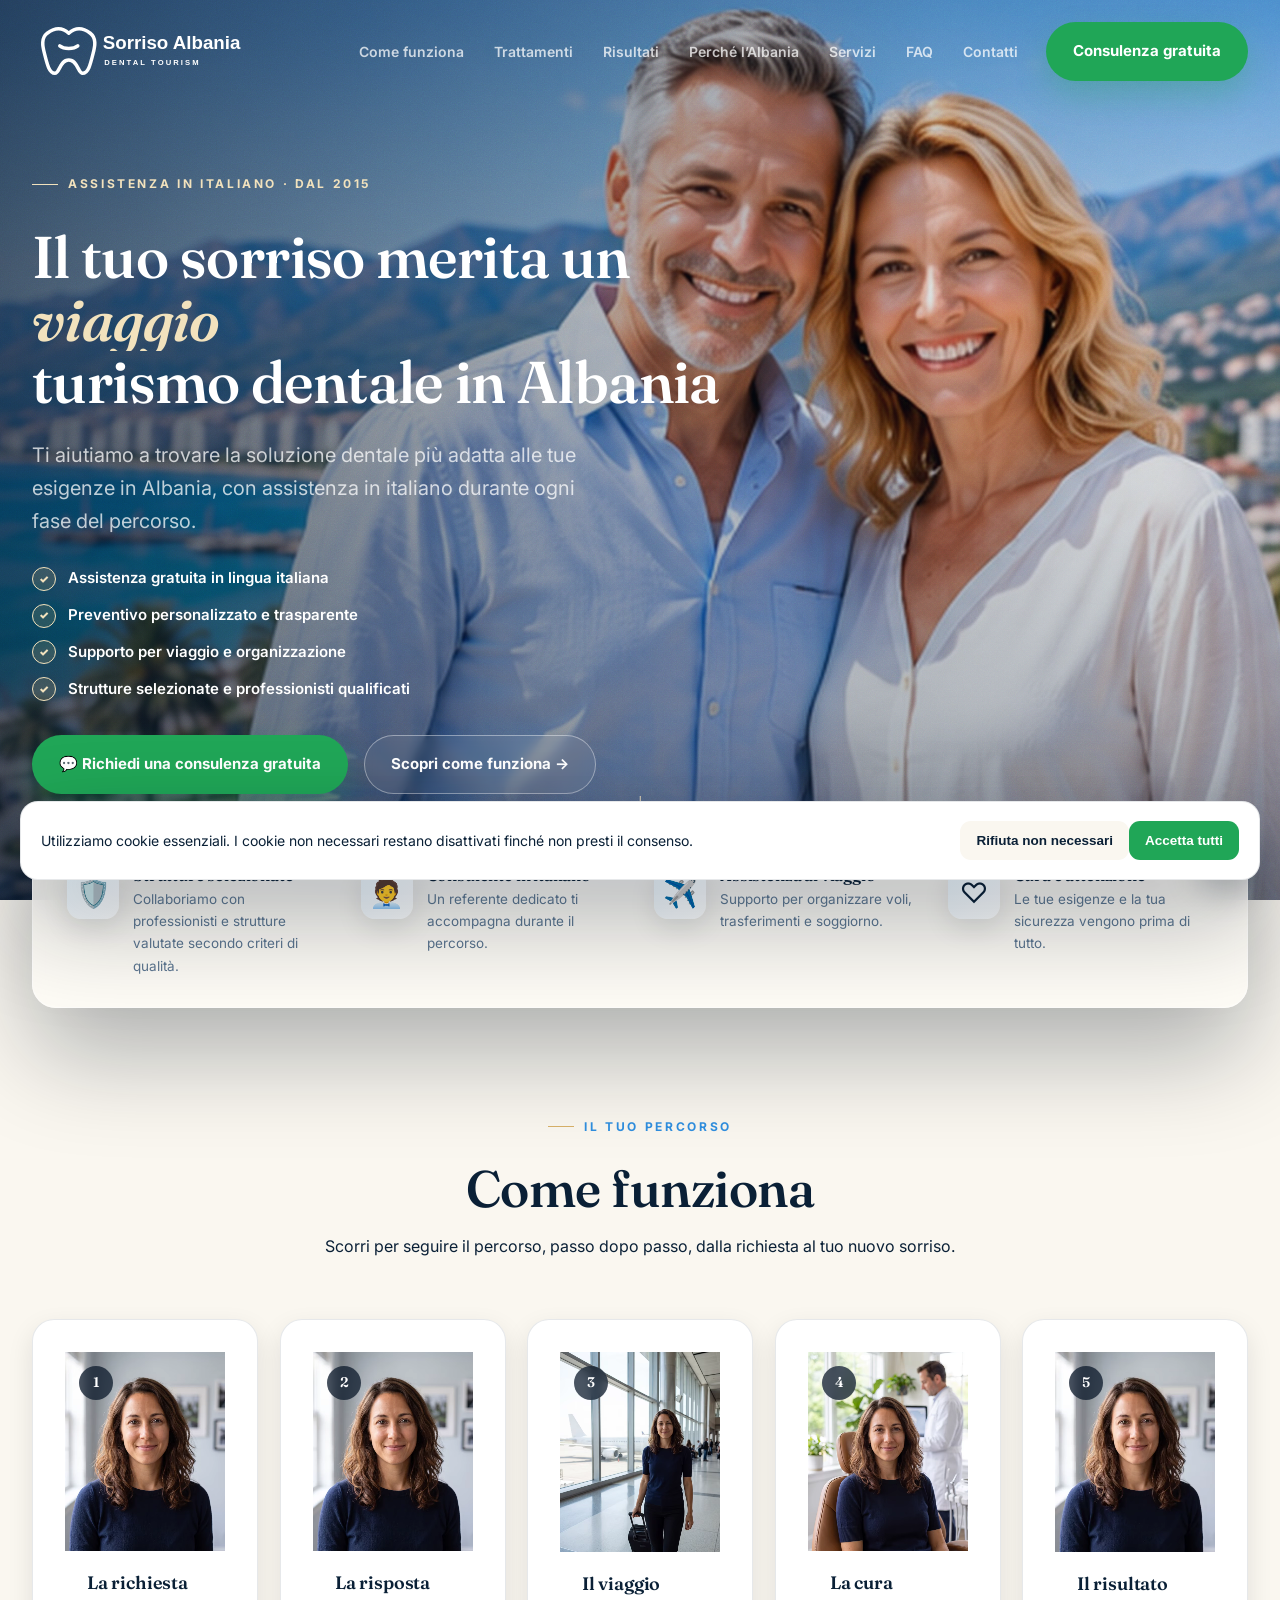
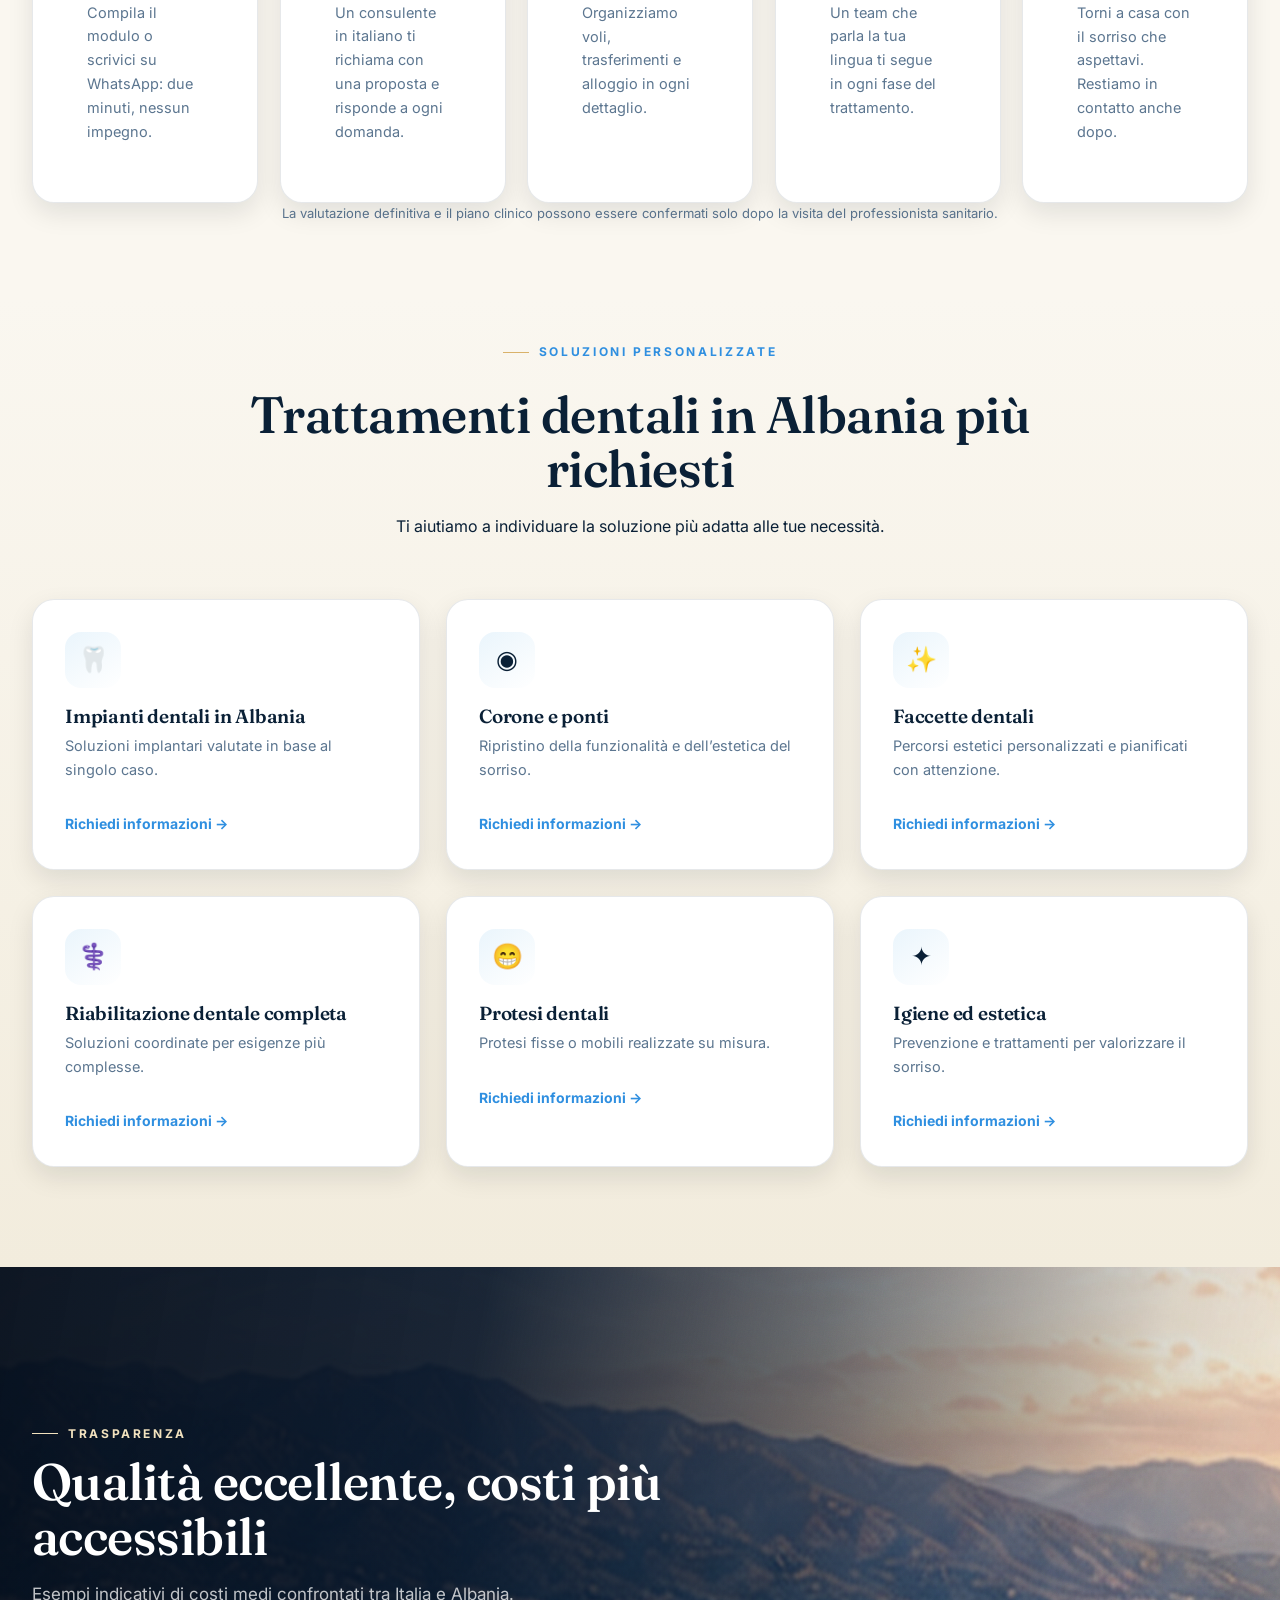
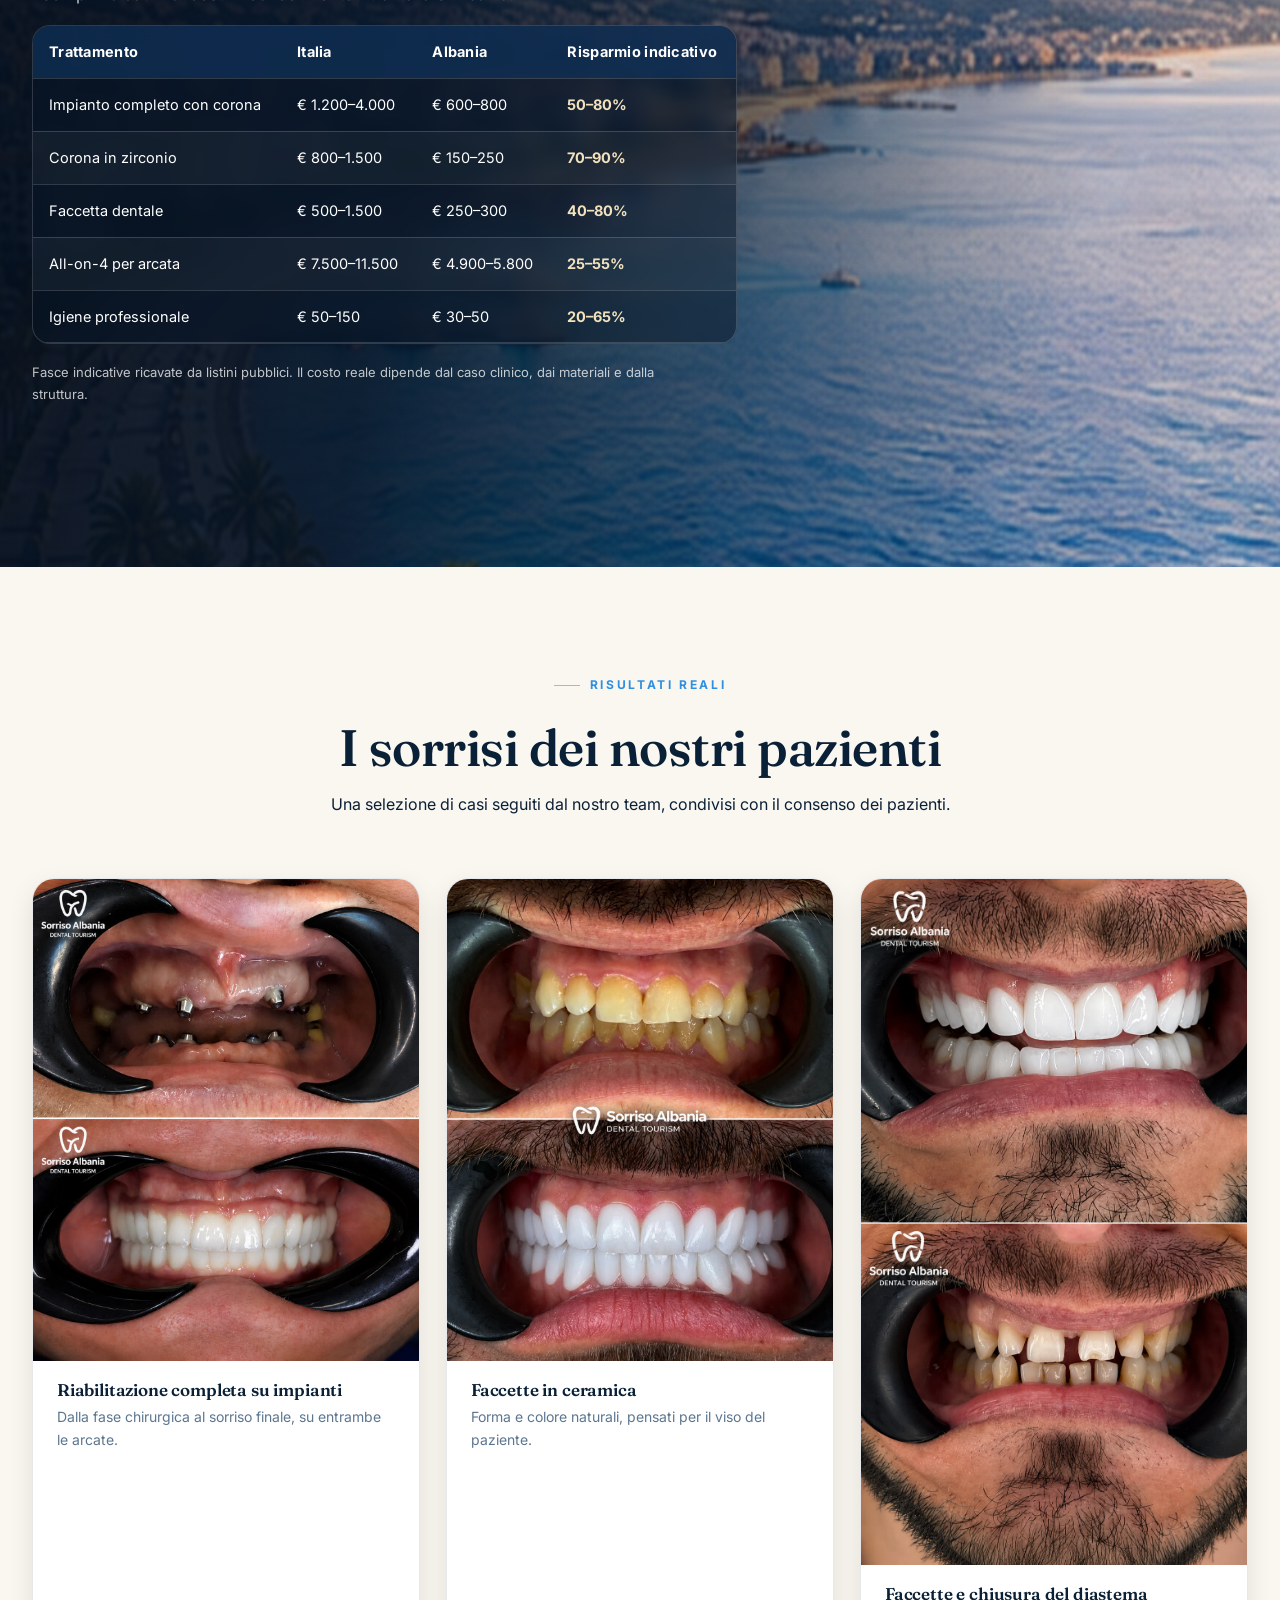
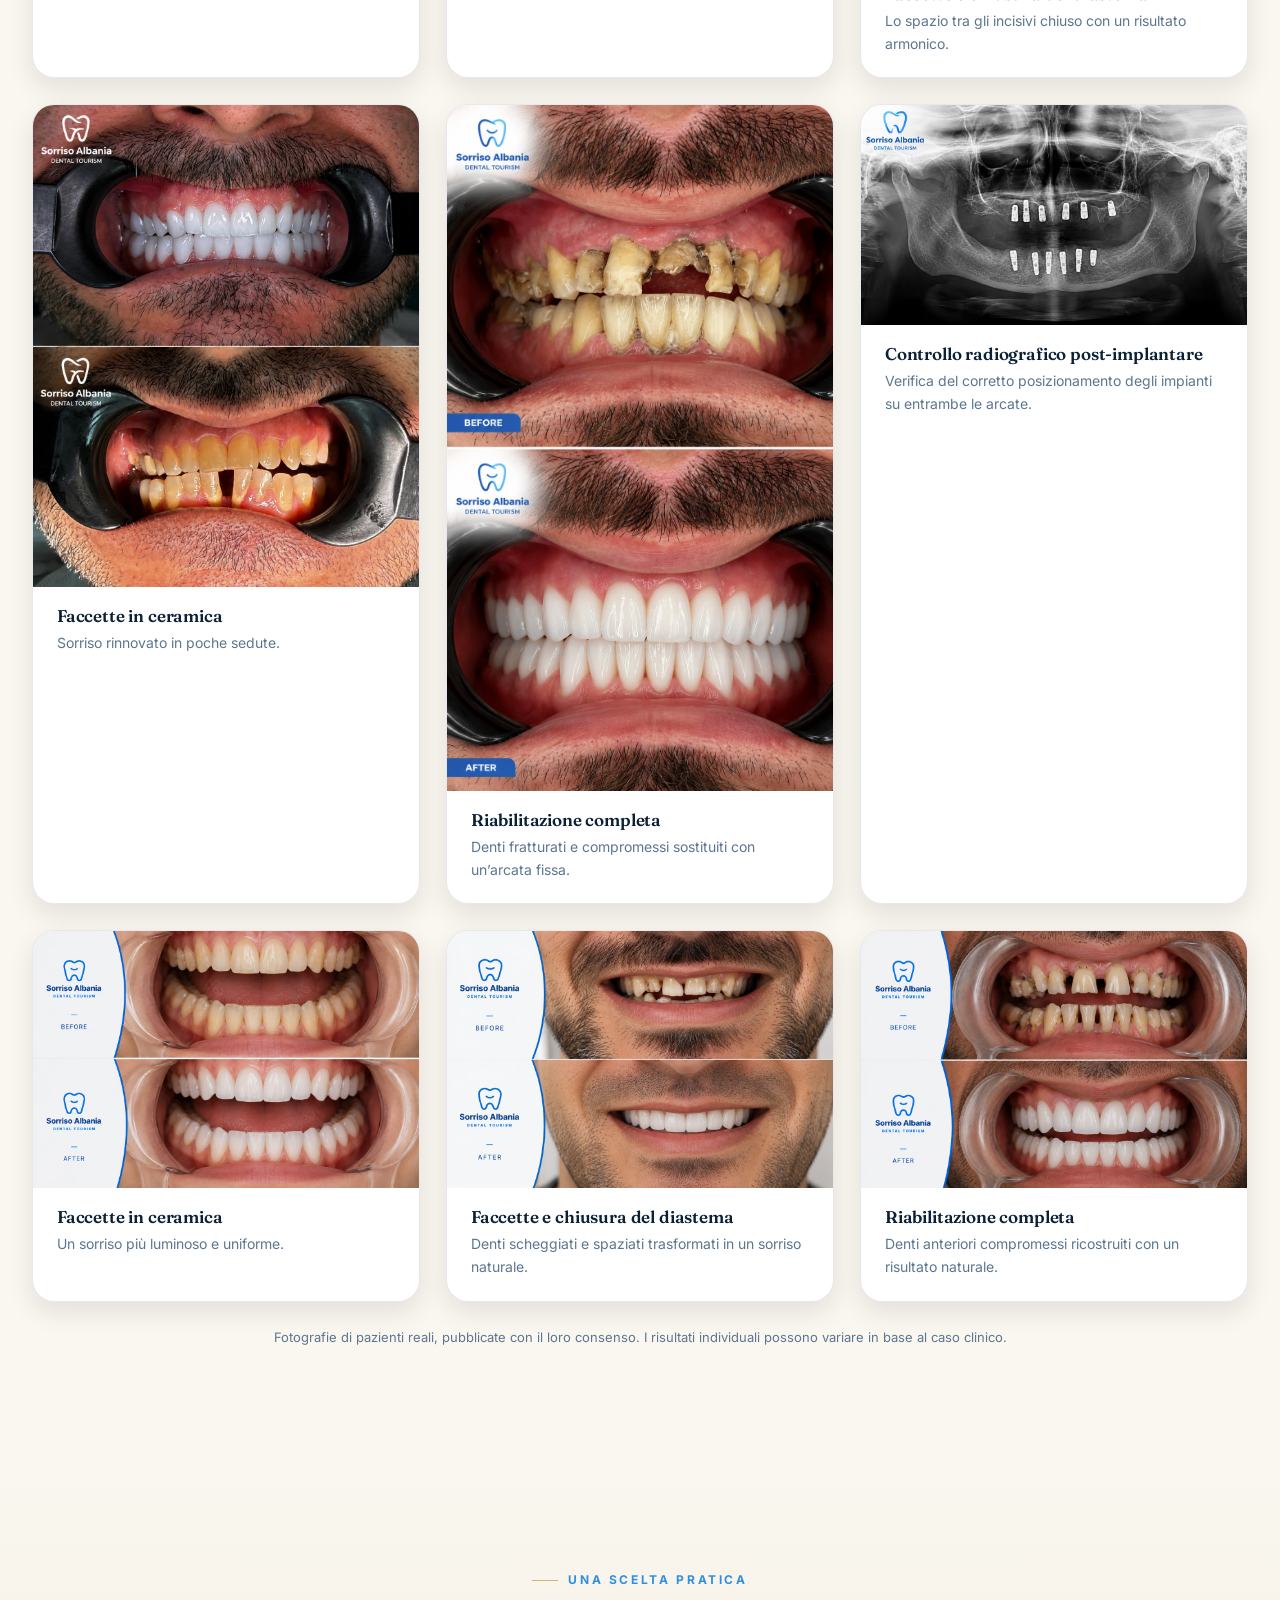
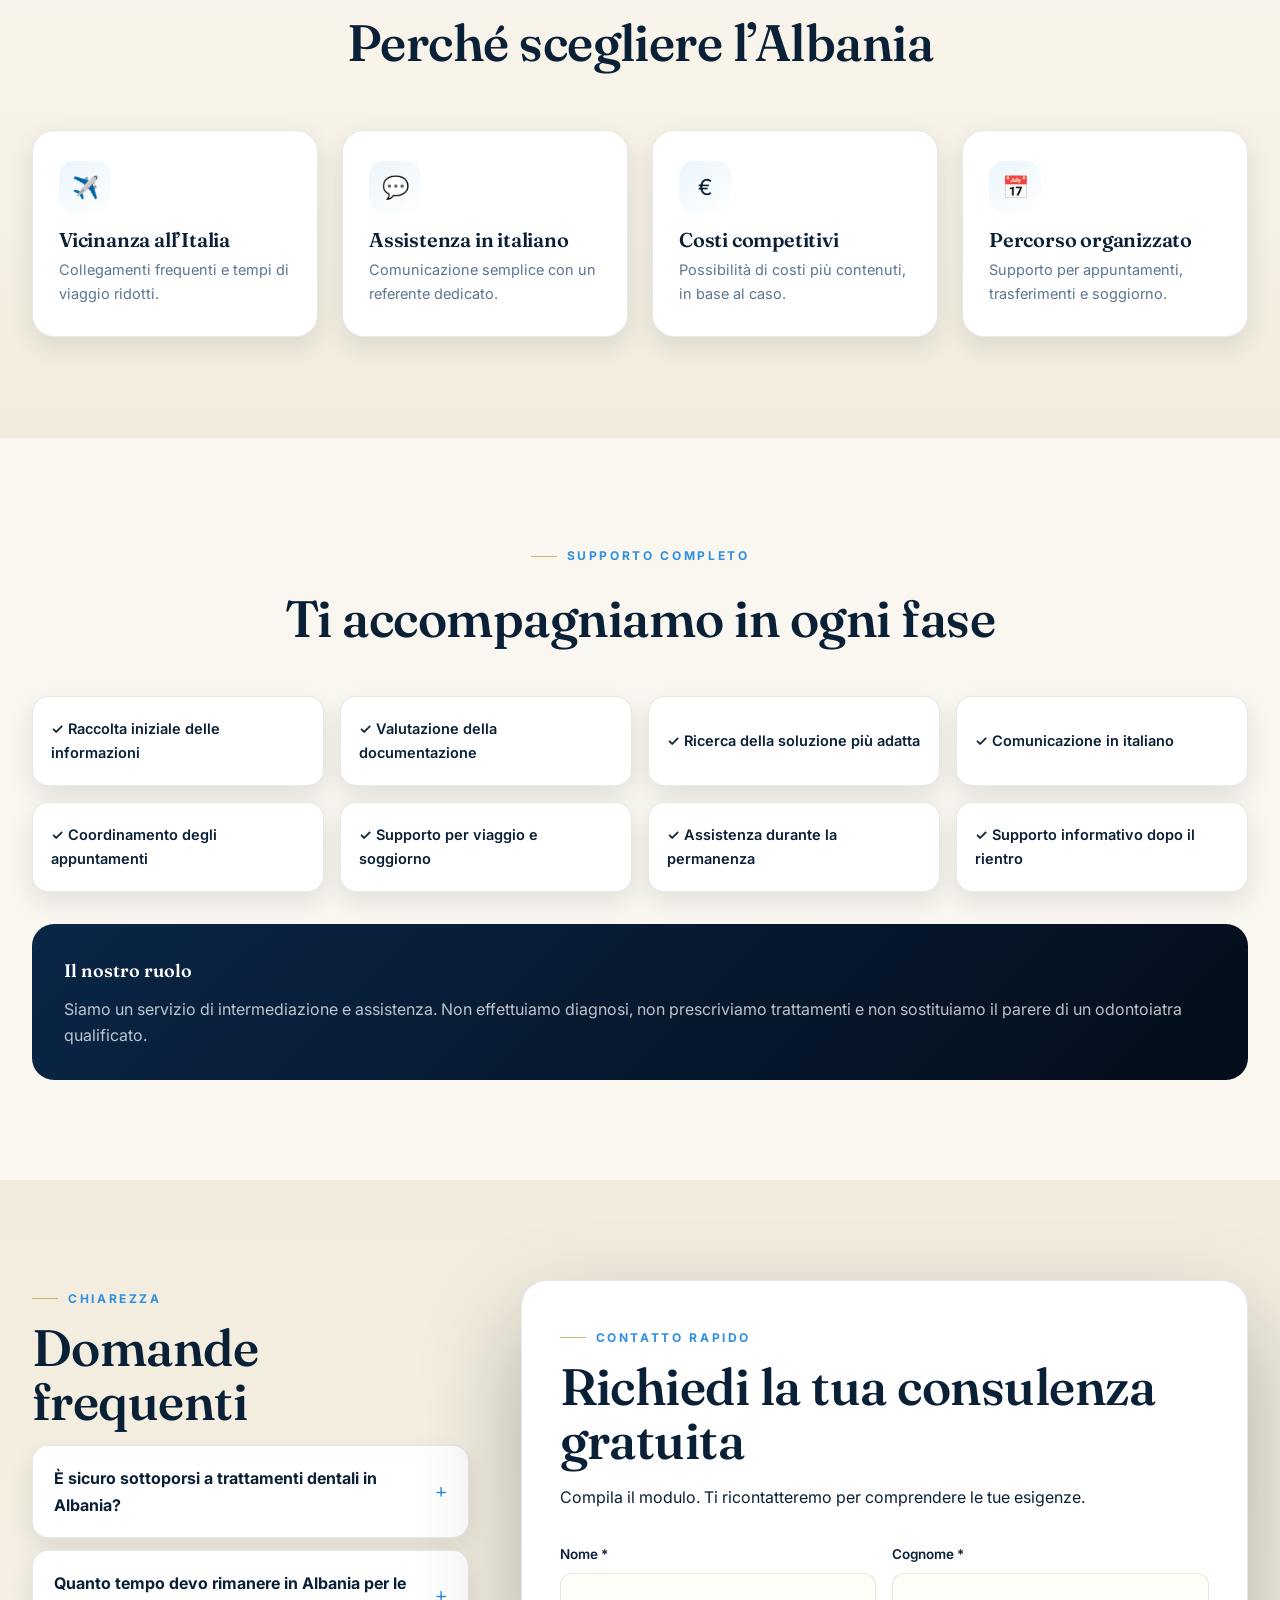
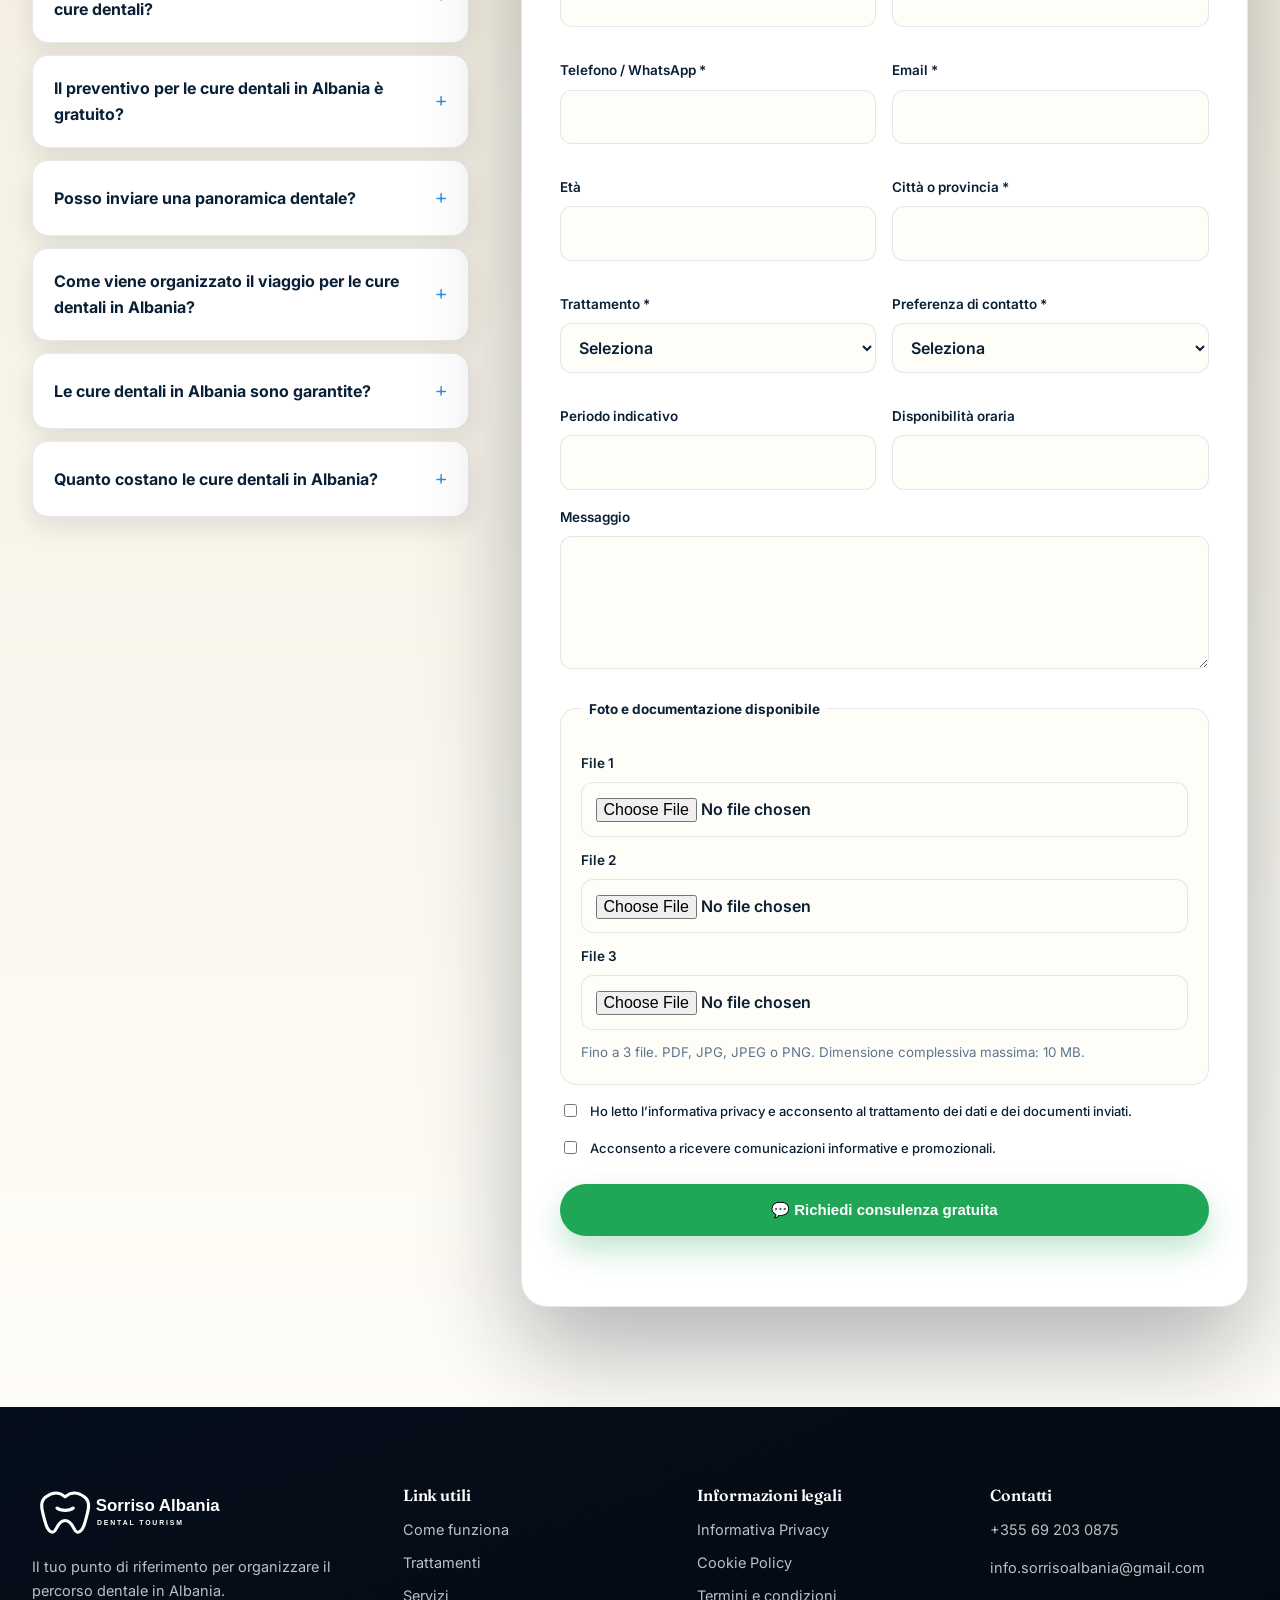
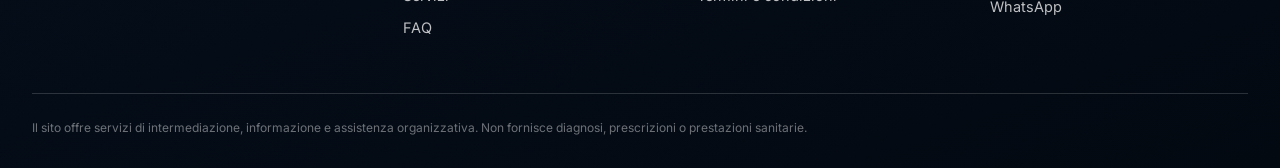
==== commit 4ee4b18c: "Route Trattamenti "Richiedi informazioni" links to WhatsApp Each card now opens WhatsApp directly (n" ====
--- a/index.html
+++ b/index.html
@@ -237,12 +237,12 @@
         <div class="treatments-stage">
           <div class="treatments-inner">
             <div class="treatments-track" data-reveal-group>
-              <article class="card treatment-card tilt" data-reveal-item><div class="icon-box">🦷</div><h3>Impianti dentali in Albania</h3><p>Soluzioni implantari valutate in base al singolo caso.</p><a href="#consulenza">Richiedi informazioni →</a></article>
-              <article class="card treatment-card tilt" data-reveal-item><div class="icon-box">◉</div><h3>Corone e ponti</h3><p>Ripristino della funzionalità e dell’estetica del sorriso.</p><a href="#consulenza">Richiedi informazioni →</a></article>
-              <article class="card treatment-card tilt" data-reveal-item><div class="icon-box">✨</div><h3>Faccette dentali</h3><p>Percorsi estetici personalizzati e pianificati con attenzione.</p><a href="#consulenza">Richiedi informazioni →</a></article>
-              <article class="card treatment-card tilt" data-reveal-item><div class="icon-box">⚕️</div><h3>Riabilitazione dentale completa</h3><p>Soluzioni coordinate per esigenze più complesse.</p><a href="#consulenza">Richiedi informazioni →</a></article>
-              <article class="card treatment-card tilt" data-reveal-item><div class="icon-box">😁</div><h3>Protesi dentali</h3><p>Protesi fisse o mobili realizzate su misura.</p><a href="#consulenza">Richiedi informazioni →</a></article>
-              <article class="card treatment-card tilt" data-reveal-item><div class="icon-box">✦</div><h3>Igiene ed estetica</h3><p>Prevenzione e trattamenti per valorizzare il sorriso.</p><a href="#consulenza">Richiedi informazioni →</a></article>
+              <article class="card treatment-card tilt" data-reveal-item><div class="icon-box">🦷</div><h3>Impianti dentali in Albania</h3><p>Soluzioni implantari valutate in base al singolo caso.</p><a href="#consulenza" class="wa-treatment-link" data-treatment="Impianti dentali in Albania" target="_blank" rel="noopener">Richiedi informazioni →</a></article>
+              <article class="card treatment-card tilt" data-reveal-item><div class="icon-box">◉</div><h3>Corone e ponti</h3><p>Ripristino della funzionalità e dell’estetica del sorriso.</p><a href="#consulenza" class="wa-treatment-link" data-treatment="Corone e ponti" target="_blank" rel="noopener">Richiedi informazioni →</a></article>
+              <article class="card treatment-card tilt" data-reveal-item><div class="icon-box">✨</div><h3>Faccette dentali</h3><p>Percorsi estetici personalizzati e pianificati con attenzione.</p><a href="#consulenza" class="wa-treatment-link" data-treatment="Faccette dentali" target="_blank" rel="noopener">Richiedi informazioni →</a></article>
+              <article class="card treatment-card tilt" data-reveal-item><div class="icon-box">⚕️</div><h3>Riabilitazione dentale completa</h3><p>Soluzioni coordinate per esigenze più complesse.</p><a href="#consulenza" class="wa-treatment-link" data-treatment="Riabilitazione dentale completa" target="_blank" rel="noopener">Richiedi informazioni →</a></article>
+              <article class="card treatment-card tilt" data-reveal-item><div class="icon-box">😁</div><h3>Protesi dentali</h3><p>Protesi fisse o mobili realizzate su misura.</p><a href="#consulenza" class="wa-treatment-link" data-treatment="Protesi dentali" target="_blank" rel="noopener">Richiedi informazioni →</a></article>
+              <article class="card treatment-card tilt" data-reveal-item><div class="icon-box">✦</div><h3>Igiene ed estetica</h3><p>Prevenzione e trattamenti per valorizzare il sorriso.</p><a href="#consulenza" class="wa-treatment-link" data-treatment="Igiene ed estetica" target="_blank" rel="noopener">Richiedi informazioni →</a></article>
             </div>
           </div>
         </div>
--- a/css/cinema.css
+++ b/css/cinema.css
@@ -124,6 +124,13 @@
 /* ---------- Sections ---------- */
 .section{padding:100px 0}
 .section-soft{background:linear-gradient(180deg,var(--paper) 0%,var(--cream) 100%)}
+/* Trattamenti follows another section on the same pale background with no
+   visual break between them, so the default 100px+100px of stacked section
+   padding read as one big empty void. Tighter padding on both sides of
+   that seam (the internal treatments-rail already adds its own vertical
+   room below the heading). */
+#come-funziona.journey-section{padding-bottom:60px}
+#trattamenti.section{padding-top:36px}
 .section-heading{max-width:820px}
 .section-heading h2{margin-top:14px}
 .centered{text-align:center;margin-inline:auto}
@@ -305,6 +312,10 @@
   .brand img{width:172px}
   .hero-content{padding:130px 0 60px}
   .hero-media img{object-position:70% 40%}
+  /* Hero content fills the whole hero height on narrow screens (no spare
+     room below it), so the absolute-positioned scroll cue lands on top of
+     the last CTA button instead of in empty space beneath it. */
+  .scroll-cue{display:none}
   .trust-bar{margin-top:24px}
   .trust-grid{padding:24px 22px;gap:22px}
   .trust-grid,.steps-grid,.benefit-grid,.services-grid,.results-grid,.treatments-track,.form-grid,.footer-grid{grid-template-columns:1fr}
--- a/css/cinema-motion.css
+++ b/css/cinema-motion.css
@@ -51,10 +51,15 @@
 html.scene-3d .trust-bar{margin-top:32px}
 html.scene-3d .hero-media img{animation:none;will-change:transform}
 
-/* Treatments: pins while the row of cards scroll-jacks horizontally */
+/* Treatments: pins while the row of cards scroll-jacks horizontally.
+   The sticky box only needs to be as tall as the cards plus some breathing
+   room, not a full 100vh — the cards are ~270px tall, so centering them in
+   a full-viewport box left ~300px of dead space above *and* below for the
+   whole scrub (confirmed via screenshot). stage stays only modestly taller
+   than inner so nearly the whole scrub range is visible while pinned. */
 html.scene-3d .treatments-rail{width:100%;margin-inline:0}
-html.scene-3d .treatments-stage{height:170vh}
-html.scene-3d .treatments-inner{position:sticky;top:0;height:100vh;display:flex;align-items:flex-start;padding-top:14vh;overflow:hidden;perspective:1500px}
+html.scene-3d .treatments-stage{height:95vh}
+html.scene-3d .treatments-inner{position:sticky;top:0;height:70vh;display:flex;align-items:center;overflow:hidden;perspective:1500px}
 html.scene-3d .treatments-track{display:flex;flex-wrap:nowrap;gap:34px;margin-top:0;padding:0 8vw;width:max-content;perspective:none;will-change:transform}
 html.scene-3d .treatment-card{width:min(360px,72vw);flex:none}
 html.scene-3d .treatment-card:nth-child(odd){transform:rotateY(-3deg)}
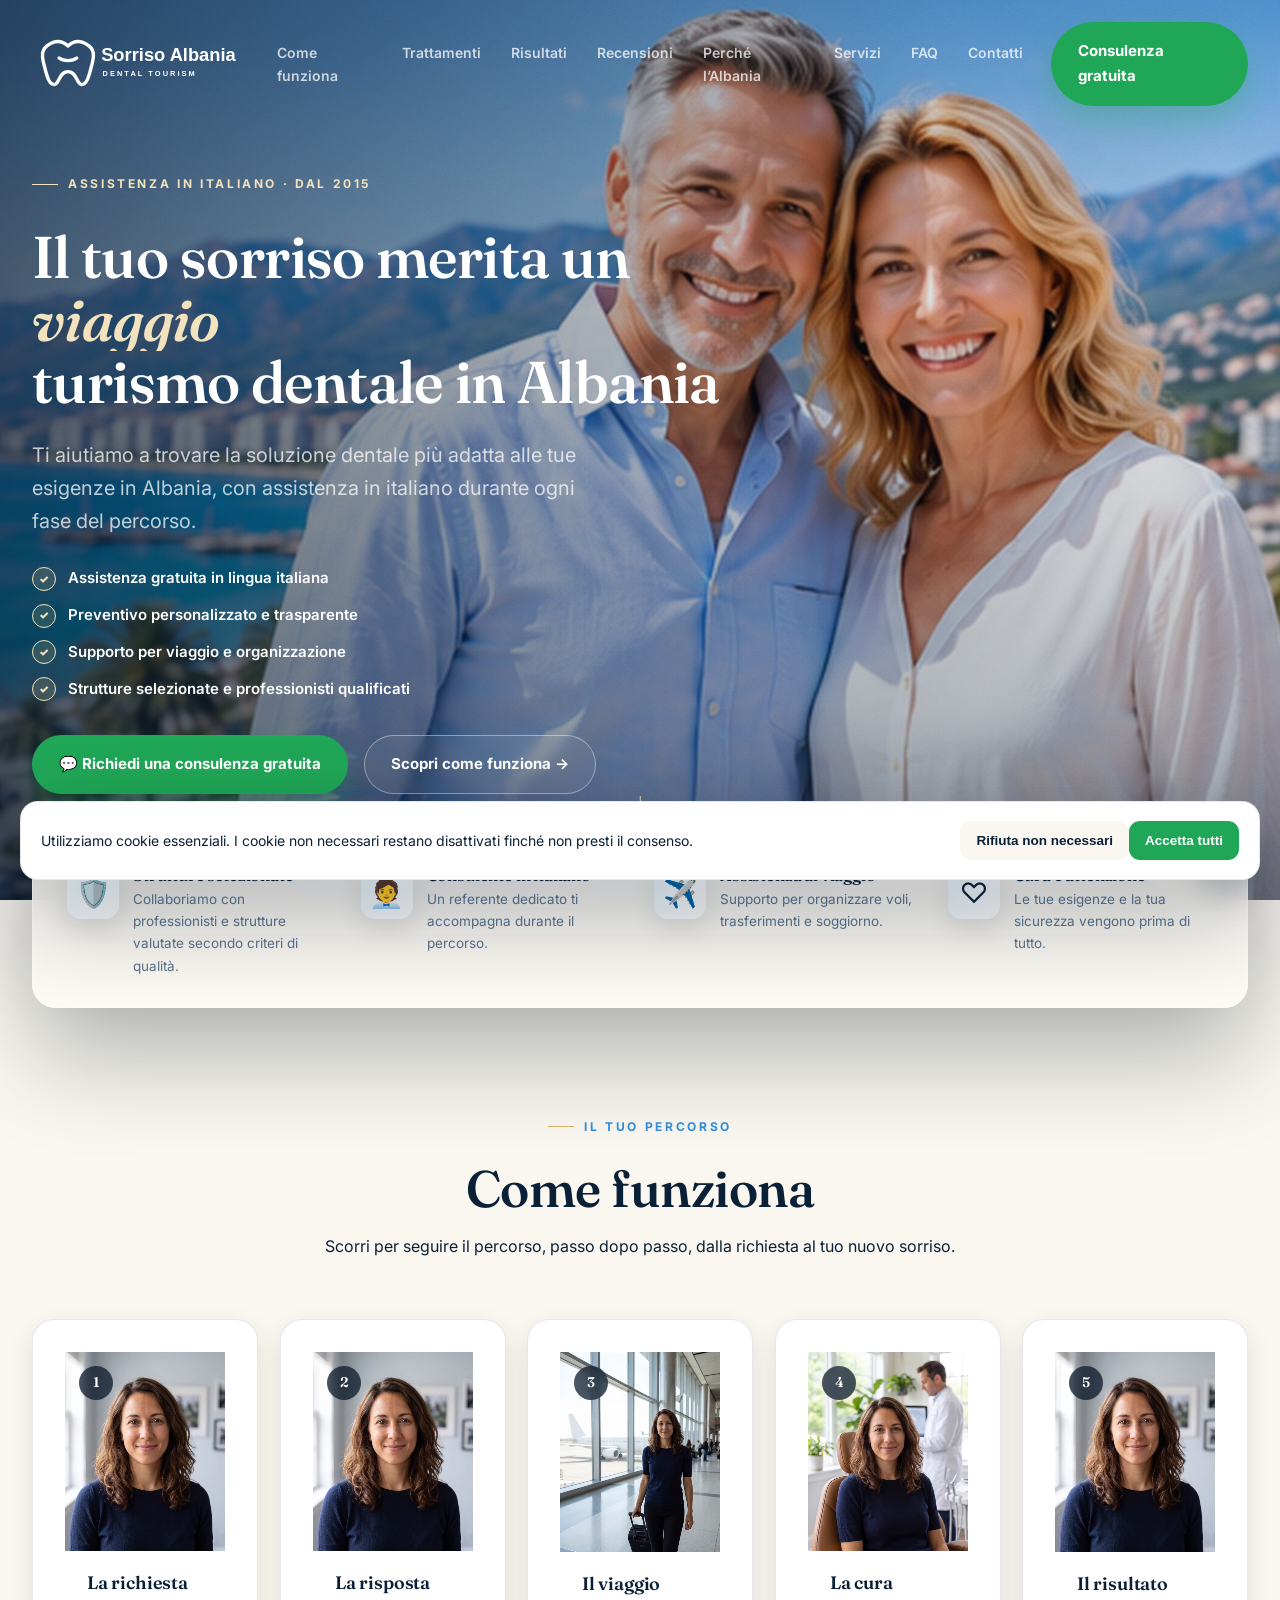
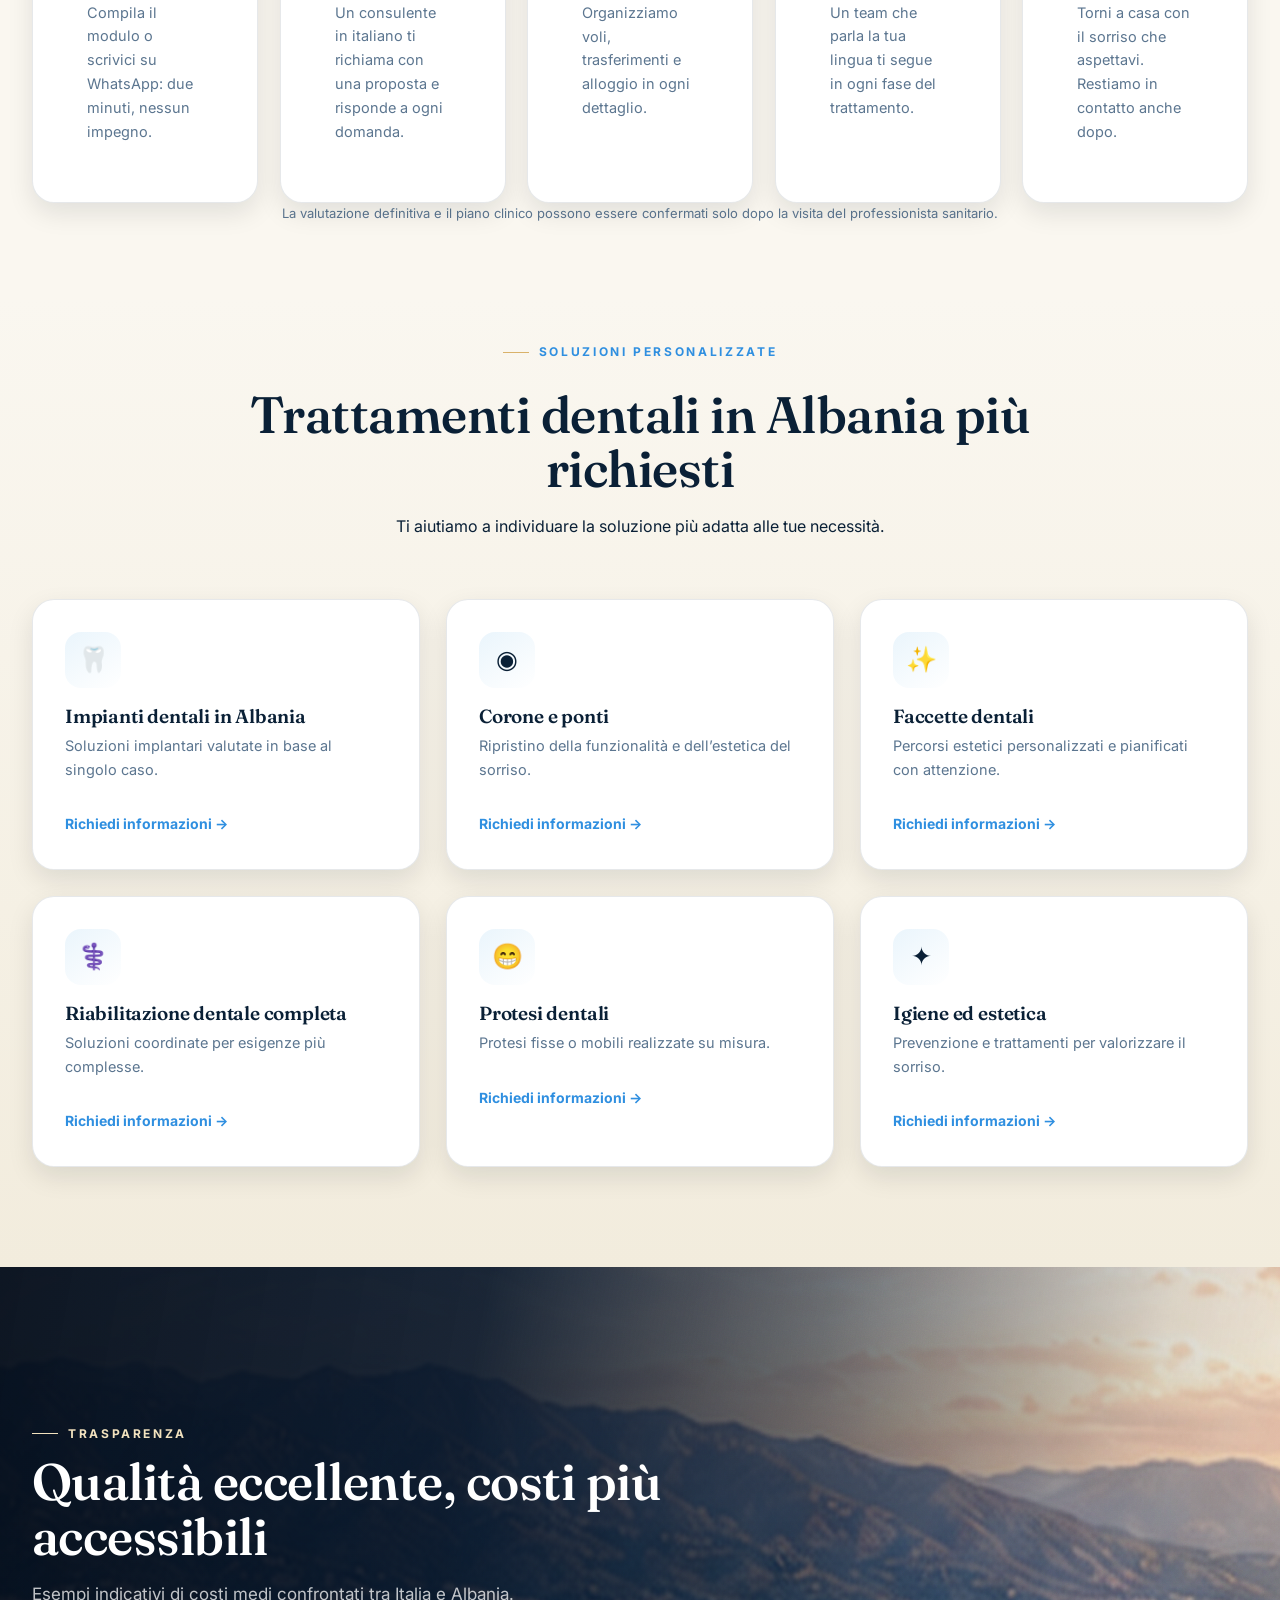
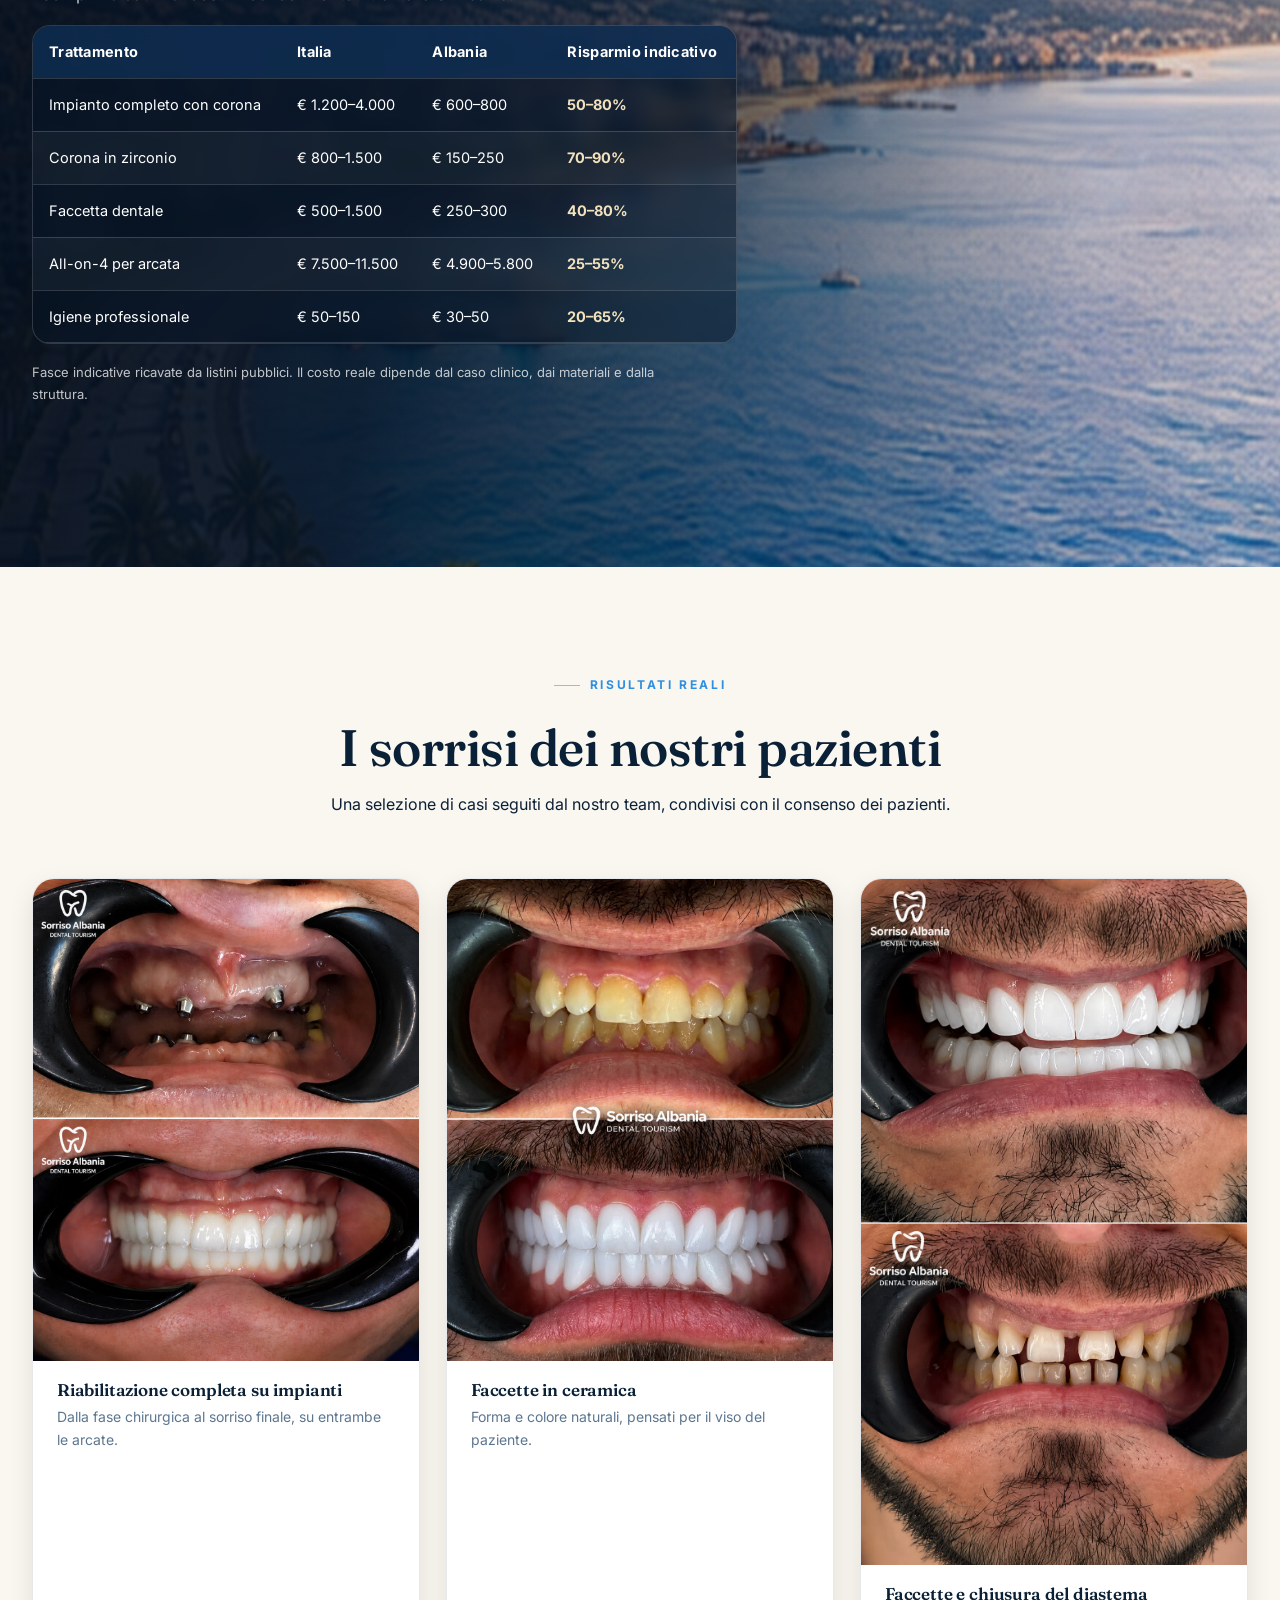
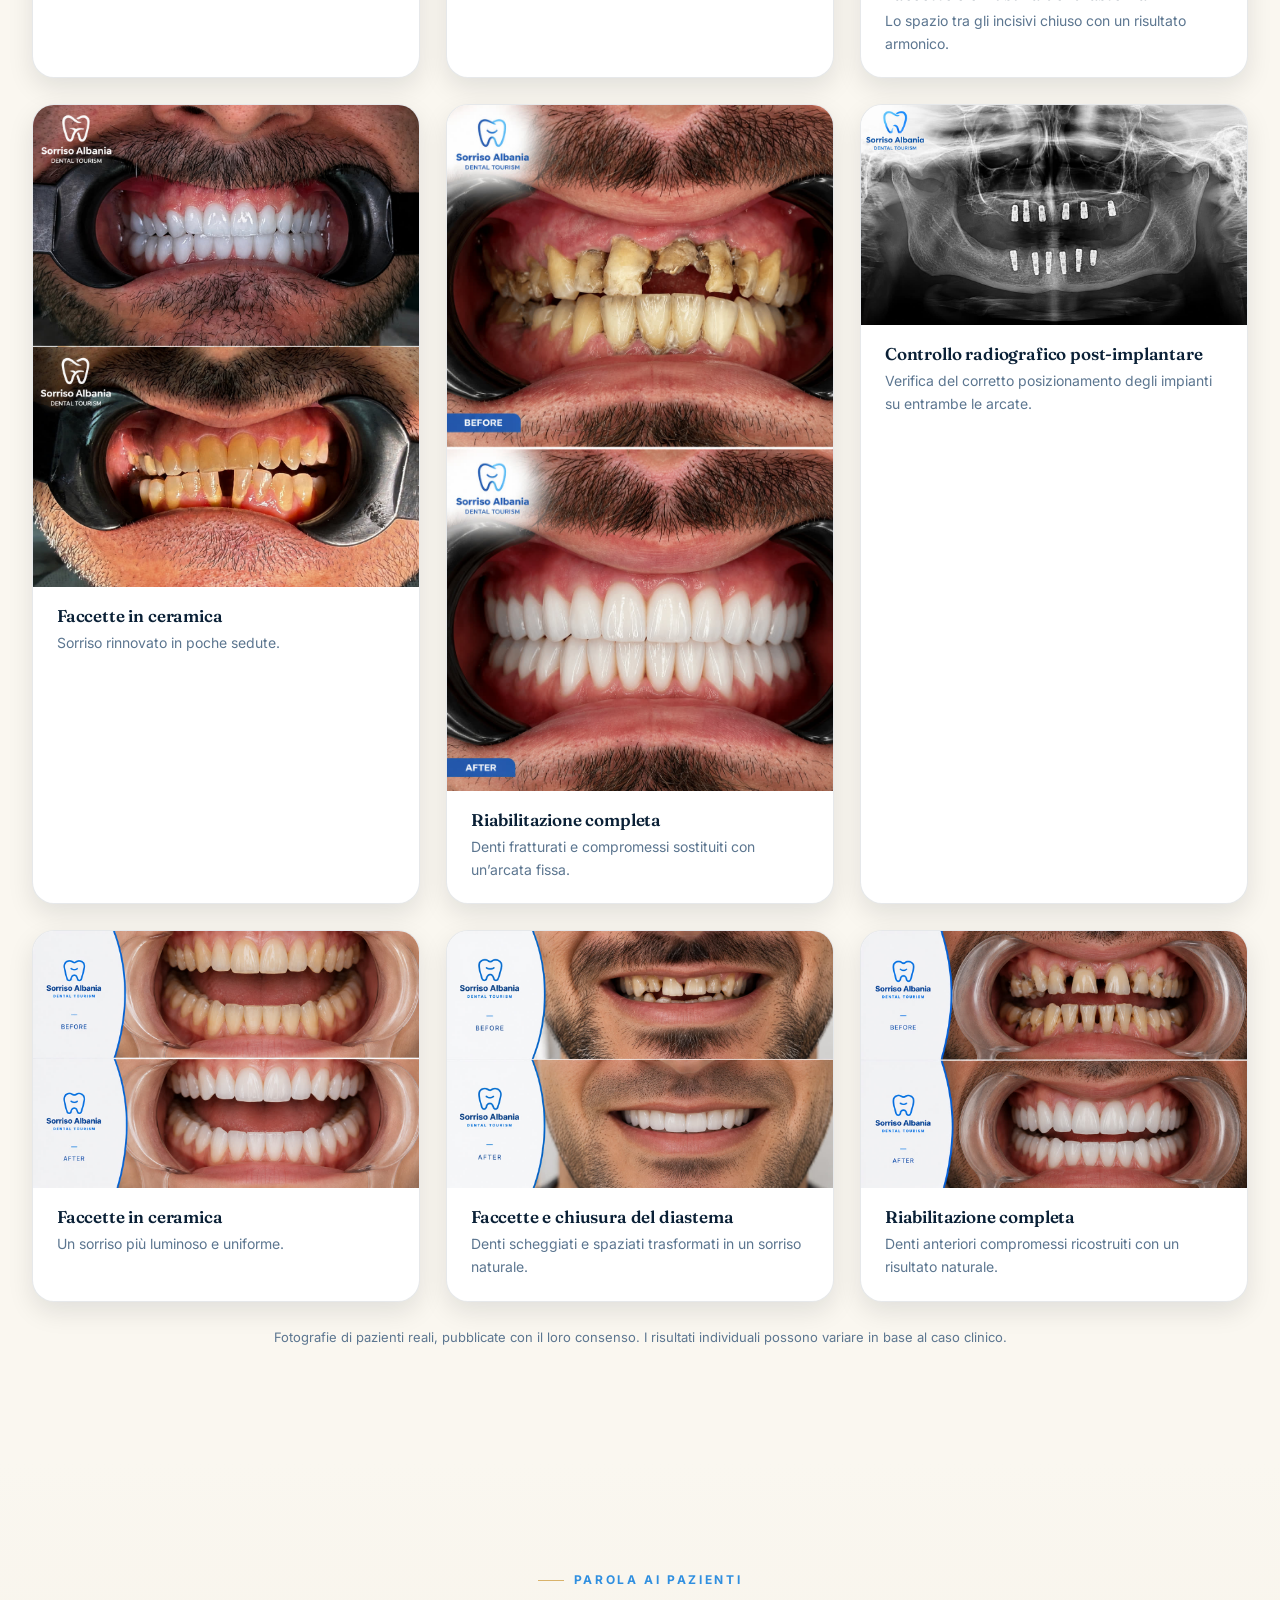
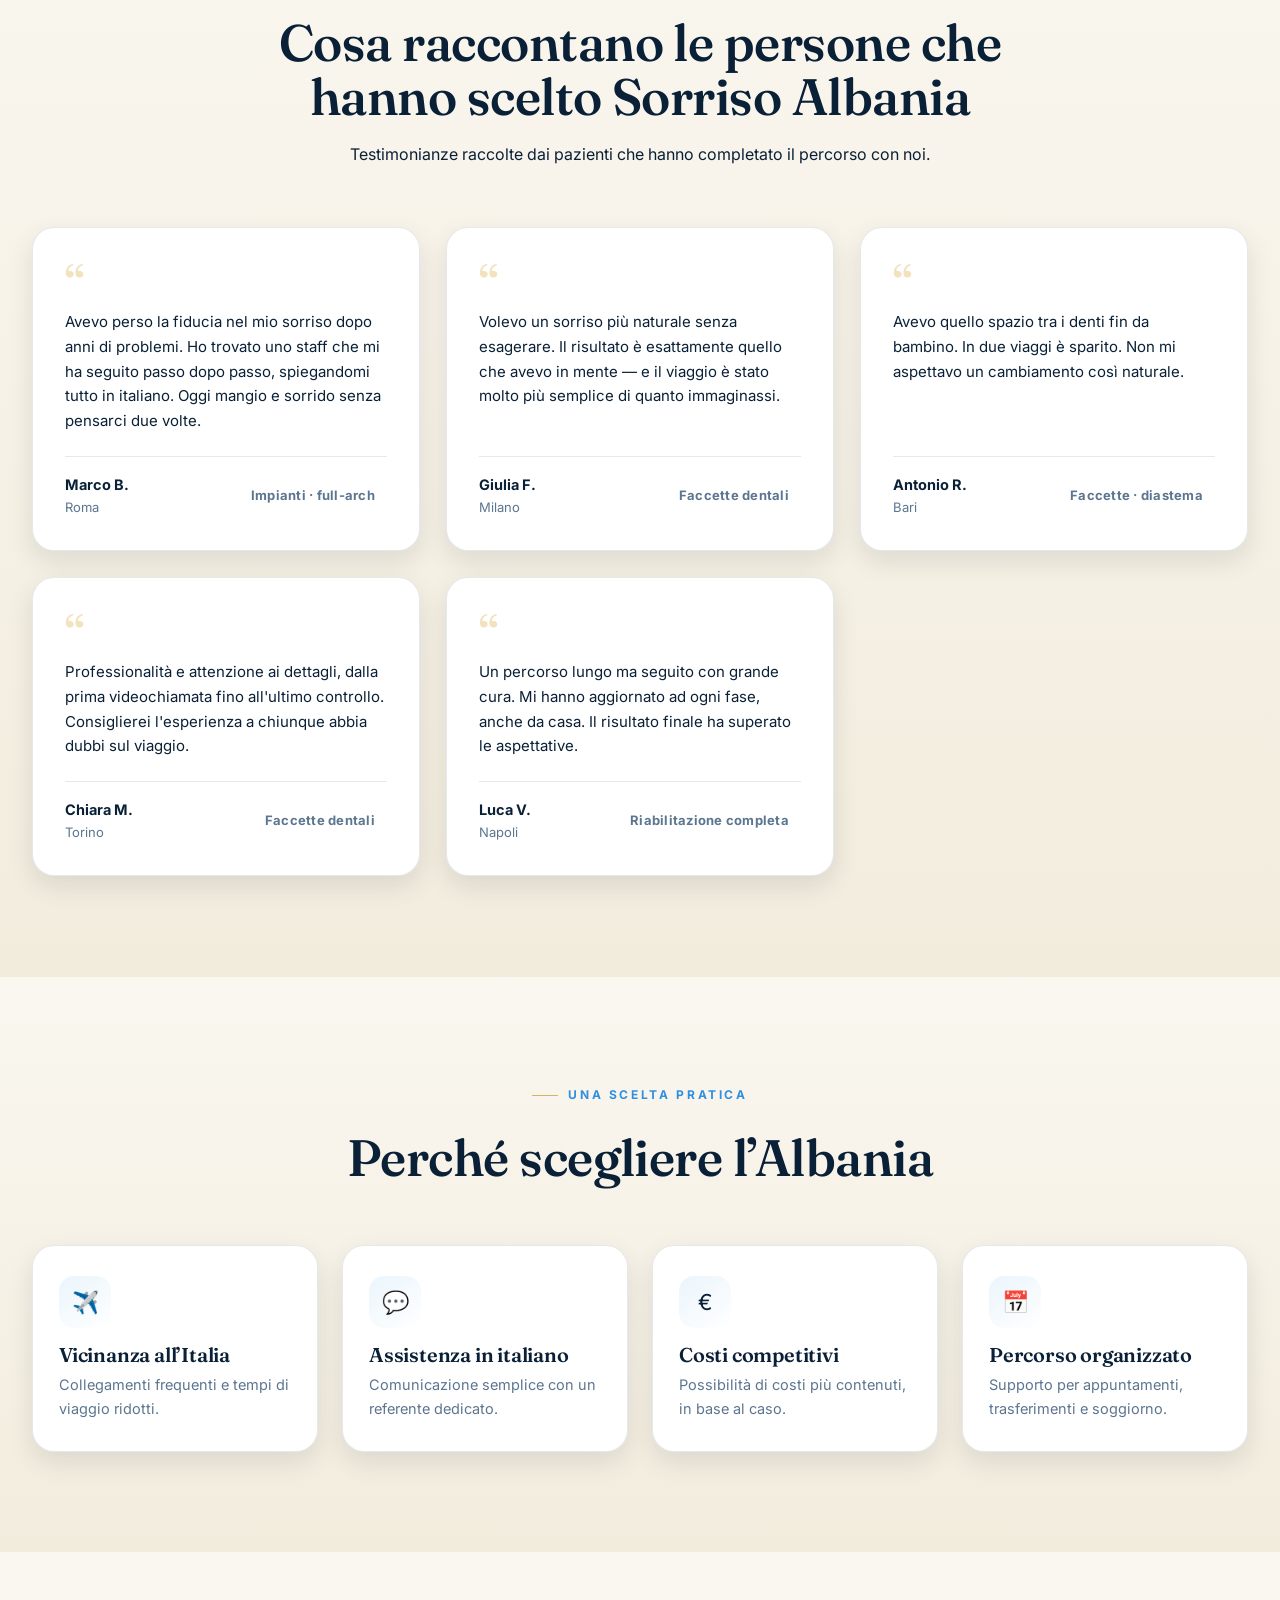
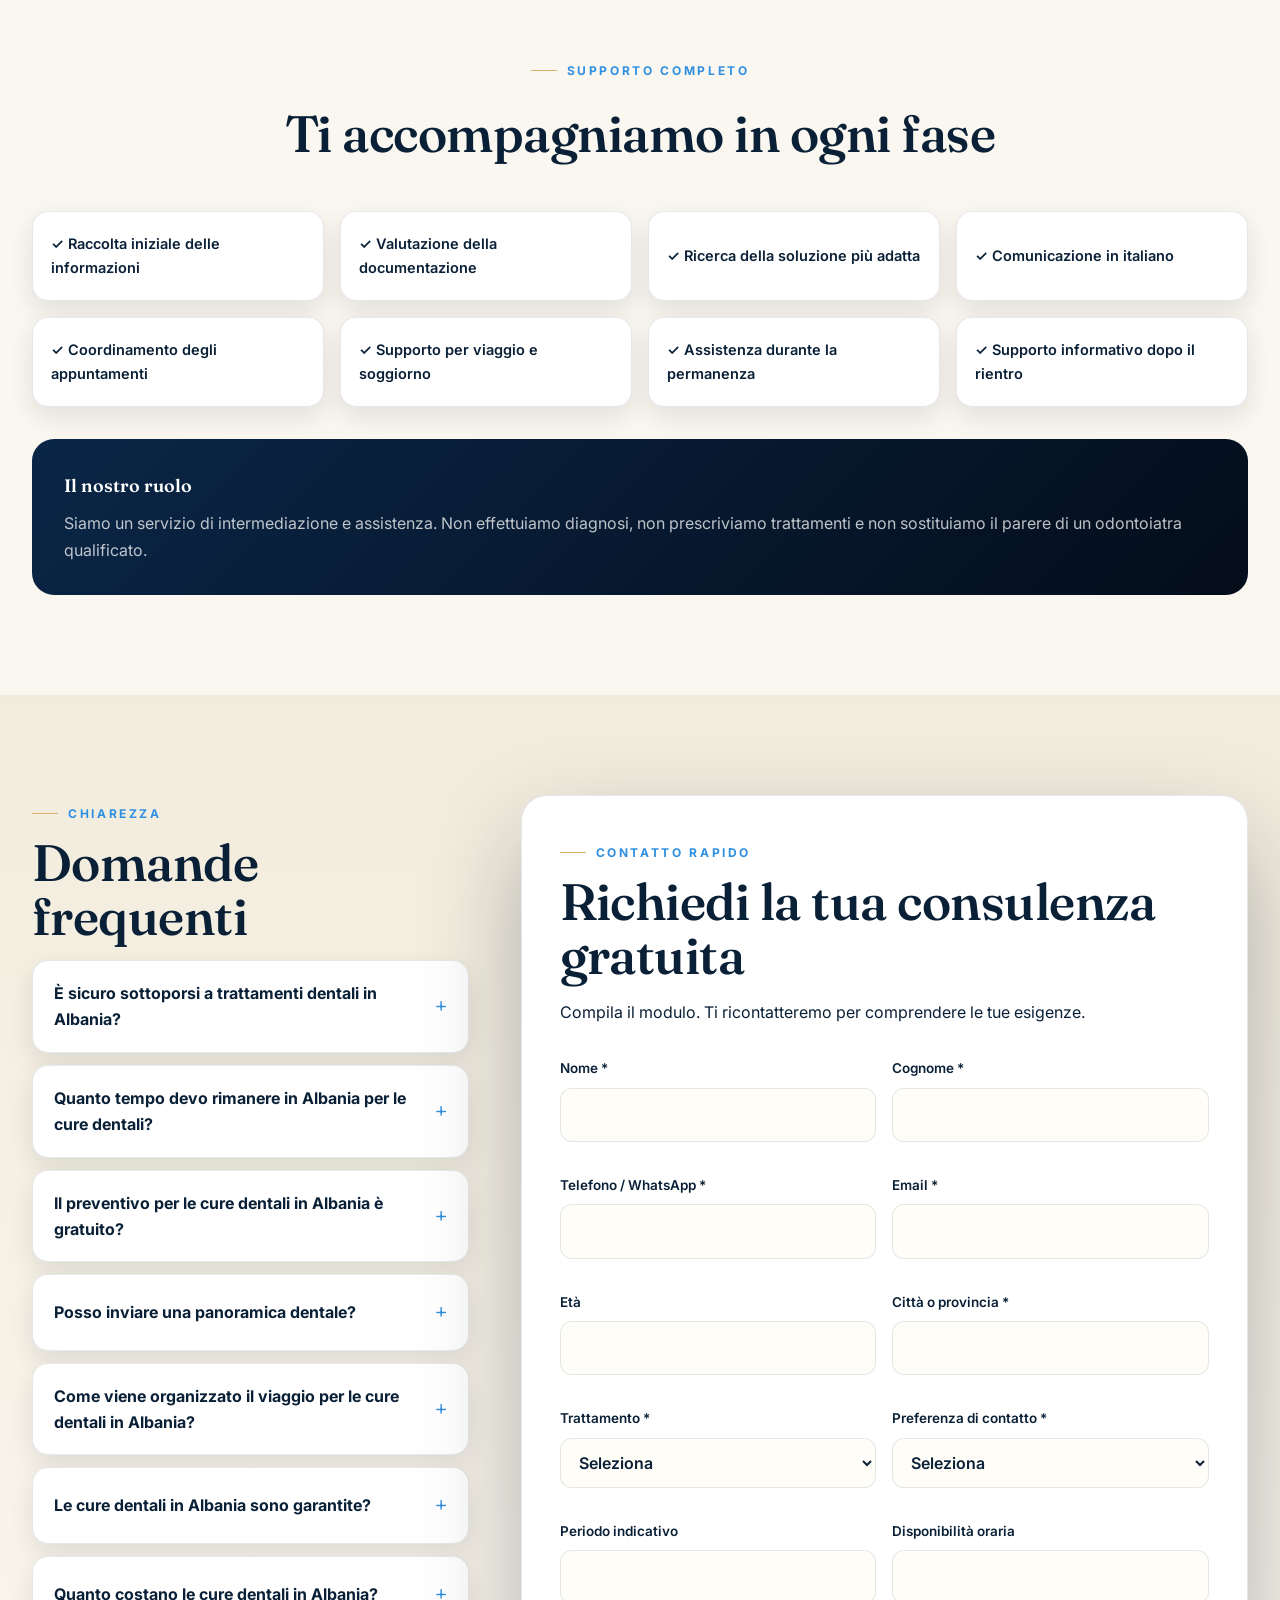
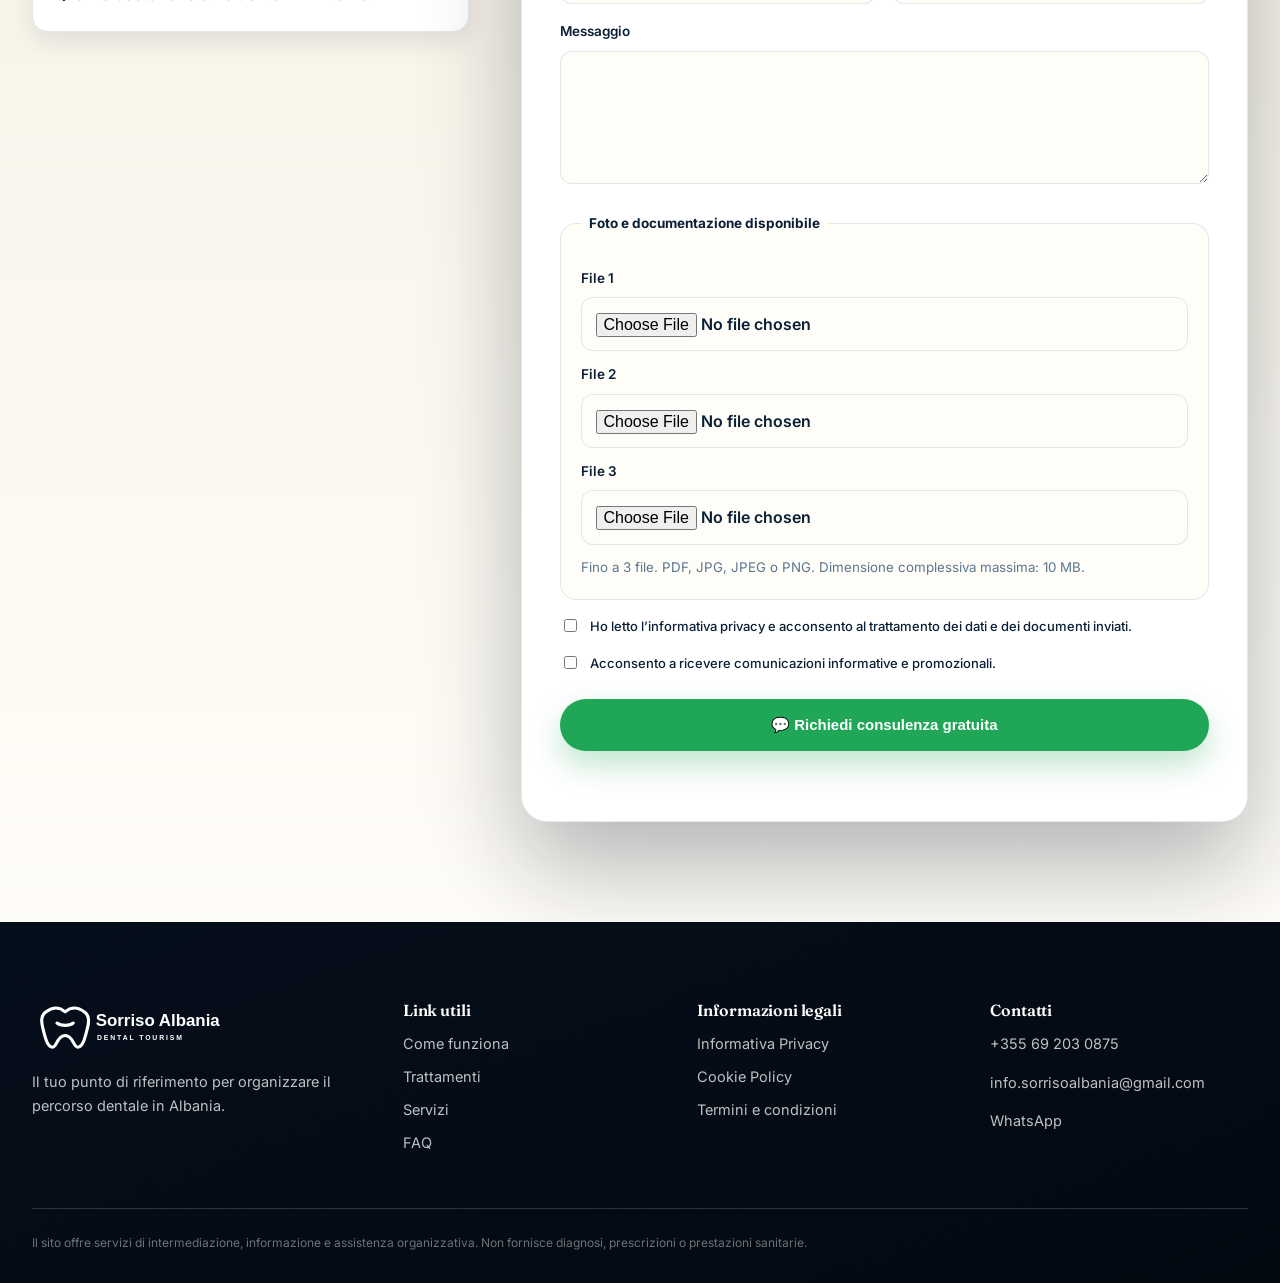
==== commit 96506d51: "Add patient reviews section with real testimonials New "Recensioni" section between Risultati and Pe" ====
--- a/index.html
+++ b/index.html
@@ -91,6 +91,7 @@
         <a href="#come-funziona">Come funziona</a>
         <a href="#trattamenti">Trattamenti</a>
         <a href="#risultati">Risultati</a>
+        <a href="#recensioni">Recensioni</a>
         <a href="#perche-albania">Perché l’Albania</a>
         <a href="#servizi">Servizi</a>
         <a href="#faq">FAQ</a>
@@ -354,6 +355,58 @@
       </div>
     </section>
 
+    <section id="recensioni" class="section section-soft">
+      <div class="container">
+        <header class="section-heading centered" data-reveal="rise">
+          <p class="eyebrow">Parola ai pazienti</p>
+          <h2>Cosa raccontano le persone che hanno scelto Sorriso Albania</h2>
+          <p>Testimonianze raccolte dai pazienti che hanno completato il percorso con noi.</p>
+        </header>
+        <div class="reviews-grid" data-reveal-group>
+          <article class="card review-card" data-reveal-item>
+            <span class="review-mark">“</span>
+            <blockquote>Avevo perso la fiducia nel mio sorriso dopo anni di problemi. Ho trovato uno staff che mi ha seguito passo dopo passo, spiegandomi tutto in italiano. Oggi mangio e sorrido senza pensarci due volte.</blockquote>
+            <div class="review-author">
+              <div><strong>Marco B.</strong><span>Roma</span></div>
+              <span class="review-treatment">Impianti · full-arch</span>
+            </div>
+          </article>
+          <article class="card review-card" data-reveal-item>
+            <span class="review-mark">“</span>
+            <blockquote>Volevo un sorriso più naturale senza esagerare. Il risultato è esattamente quello che avevo in mente — e il viaggio è stato molto più semplice di quanto immaginassi.</blockquote>
+            <div class="review-author">
+              <div><strong>Giulia F.</strong><span>Milano</span></div>
+              <span class="review-treatment">Faccette dentali</span>
+            </div>
+          </article>
+          <article class="card review-card" data-reveal-item>
+            <span class="review-mark">“</span>
+            <blockquote>Avevo quello spazio tra i denti fin da bambino. In due viaggi è sparito. Non mi aspettavo un cambiamento così naturale.</blockquote>
+            <div class="review-author">
+              <div><strong>Antonio R.</strong><span>Bari</span></div>
+              <span class="review-treatment">Faccette · diastema</span>
+            </div>
+          </article>
+          <article class="card review-card" data-reveal-item>
+            <span class="review-mark">“</span>
+            <blockquote>Professionalità e attenzione ai dettagli, dalla prima videochiamata fino all'ultimo controllo. Consiglierei l'esperienza a chiunque abbia dubbi sul viaggio.</blockquote>
+            <div class="review-author">
+              <div><strong>Chiara M.</strong><span>Torino</span></div>
+              <span class="review-treatment">Faccette dentali</span>
+            </div>
+          </article>
+          <article class="card review-card" data-reveal-item>
+            <span class="review-mark">“</span>
+            <blockquote>Un percorso lungo ma seguito con grande cura. Mi hanno aggiornato ad ogni fase, anche da casa. Il risultato finale ha superato le aspettative.</blockquote>
+            <div class="review-author">
+              <div><strong>Luca V.</strong><span>Napoli</span></div>
+              <span class="review-treatment">Riabilitazione completa</span>
+            </div>
+          </article>
+        </div>
+      </div>
+    </section>
+
     <div class="lightbox" id="lightbox">
       <button class="lightbox-close" id="lightboxClose" type="button" aria-label="Chiudi">✕</button>
       <img id="lightboxImg" src="" alt="">
--- a/css/cinema.css
+++ b/css/cinema.css
@@ -213,6 +213,16 @@
 .result-card p{color:var(--muted);font-size:14px;margin:0 24px 22px}
 .results-consent{margin-top:26px}
 
+/* ---------- Recensioni pazienti ---------- */
+.reviews-grid{display:grid;grid-template-columns:repeat(3,1fr);gap:26px;margin-top:60px}
+.review-card{display:flex;flex-direction:column}
+.review-mark{font-family:"Fraunces",serif;font-size:44px;line-height:1;color:var(--gold-soft);font-weight:600}
+.review-card blockquote{margin:6px 0 22px;font-size:15px;line-height:1.65;color:var(--ink)}
+.review-author{margin-top:auto;display:flex;align-items:center;justify-content:space-between;gap:12px;padding-top:16px;border-top:1px solid var(--line)}
+.review-author strong{display:block;font-size:14.5px;color:var(--ink)}
+.review-author span{display:block;font-size:13px;color:var(--muted)}
+.review-treatment{flex:none;font-size:11.5px;font-weight:700;letter-spacing:.02em;color:var(--blue);background:var(--light);border-radius:100px;padding:6px 12px;text-align:right}
+
 .lightbox{position:fixed;inset:0;z-index:600;display:none;align-items:center;justify-content:center;padding:5vh 5vw;background:rgba(4,16,31,.86);backdrop-filter:blur(6px)}
 .lightbox.is-open{display:flex}
 .lightbox img{max-width:min(900px,100%);max-height:90vh;border-radius:14px;box-shadow:var(--shadow-lg)}
@@ -299,7 +309,7 @@
   .menu-toggle{display:block;margin-left:auto}
   .main-nav.open{display:flex;position:fixed;top:0;left:0;right:0;bottom:0;background:var(--navy-deep);flex-direction:column;justify-content:center;align-items:center;gap:26px;z-index:150}
   .main-nav.open a{font-size:22px;color:#fff}
-  .trust-grid,.steps-grid,.benefit-grid,.services-grid,.results-grid{grid-template-columns:repeat(2,1fr)}
+  .trust-grid,.steps-grid,.benefit-grid,.services-grid,.results-grid,.reviews-grid{grid-template-columns:repeat(2,1fr)}
   .treatments-track{grid-template-columns:repeat(2,1fr)}
   .contact-grid{grid-template-columns:1fr}
   .footer-grid{grid-template-columns:repeat(2,1fr)}
@@ -318,7 +328,7 @@
   .scroll-cue{display:none}
   .trust-bar{margin-top:24px}
   .trust-grid{padding:24px 22px;gap:22px}
-  .trust-grid,.steps-grid,.benefit-grid,.services-grid,.results-grid,.treatments-track,.form-grid,.footer-grid{grid-template-columns:1fr}
+  .trust-grid,.steps-grid,.benefit-grid,.services-grid,.results-grid,.reviews-grid,.treatments-track,.form-grid,.footer-grid{grid-template-columns:1fr}
   .lightbox-close{top:12px;right:12px}
   .pricing-feature{min-height:auto}
   .pricing-content{padding:80px 0}
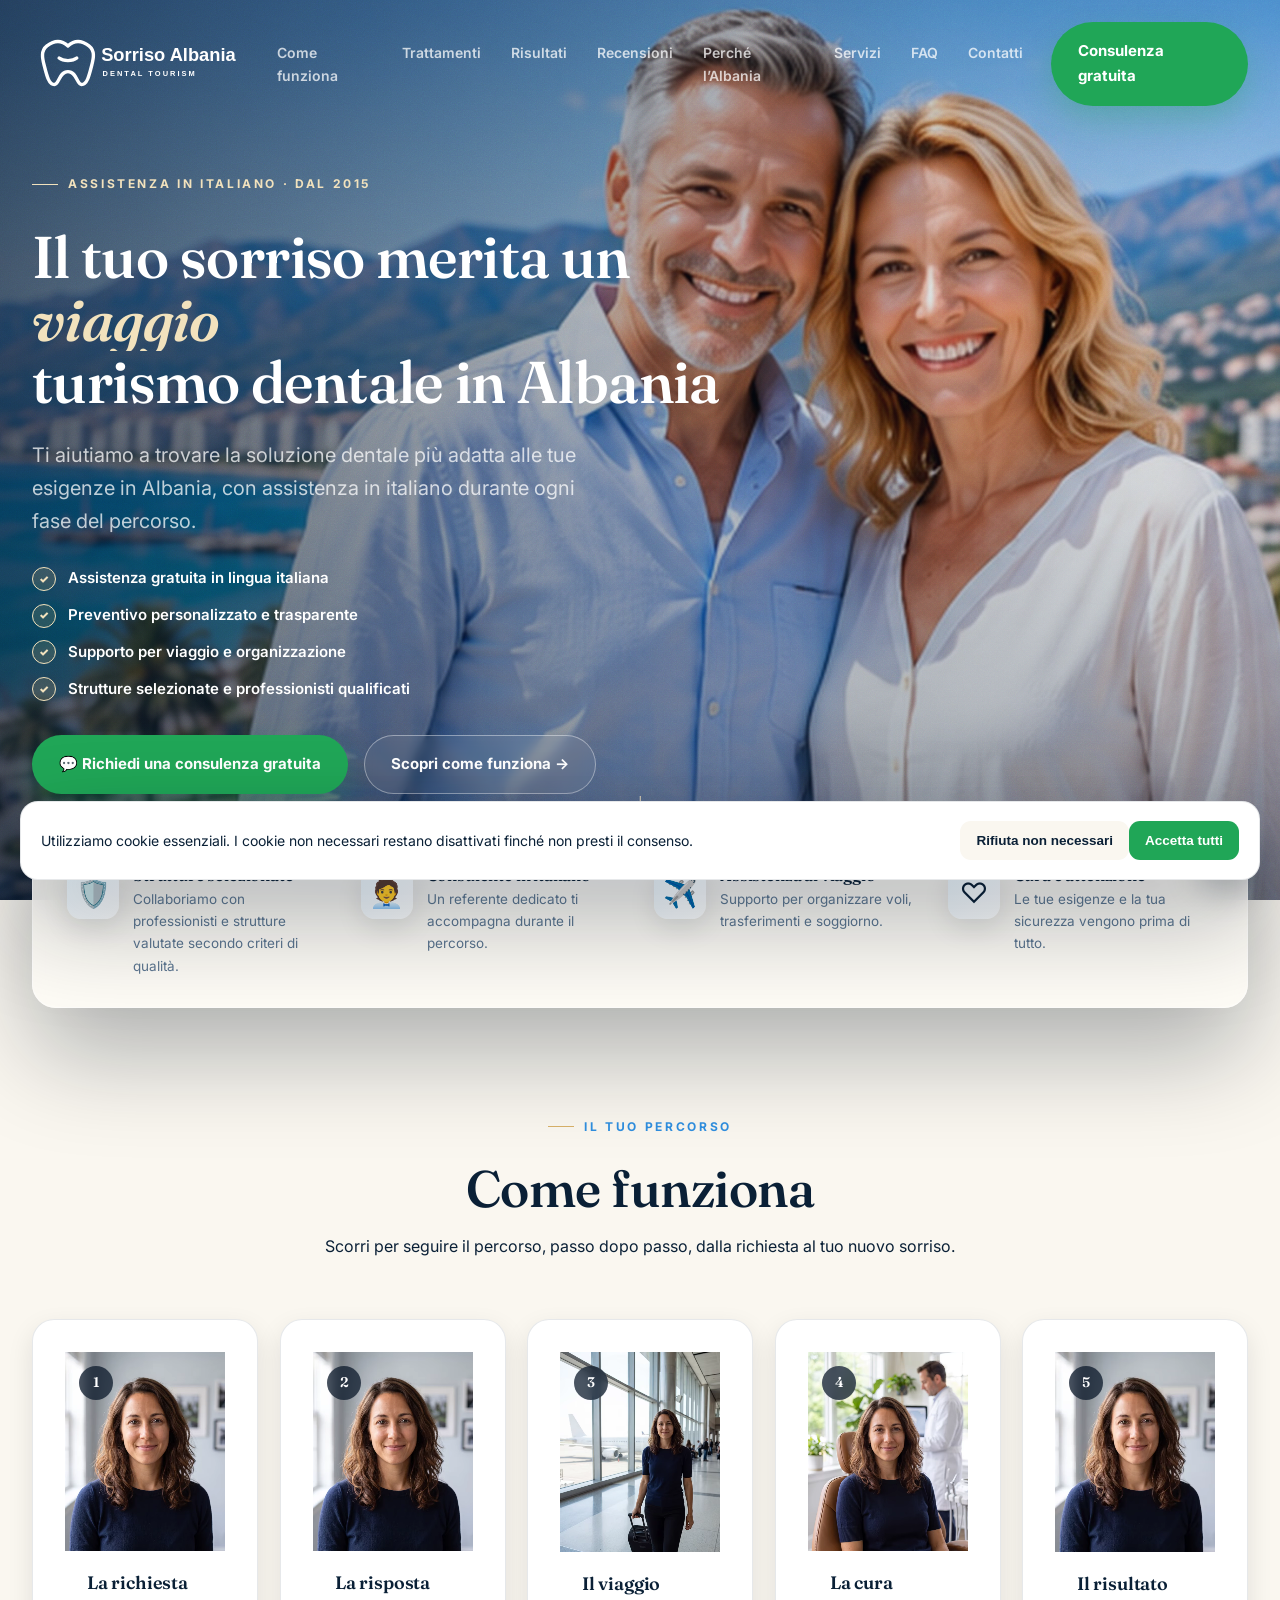
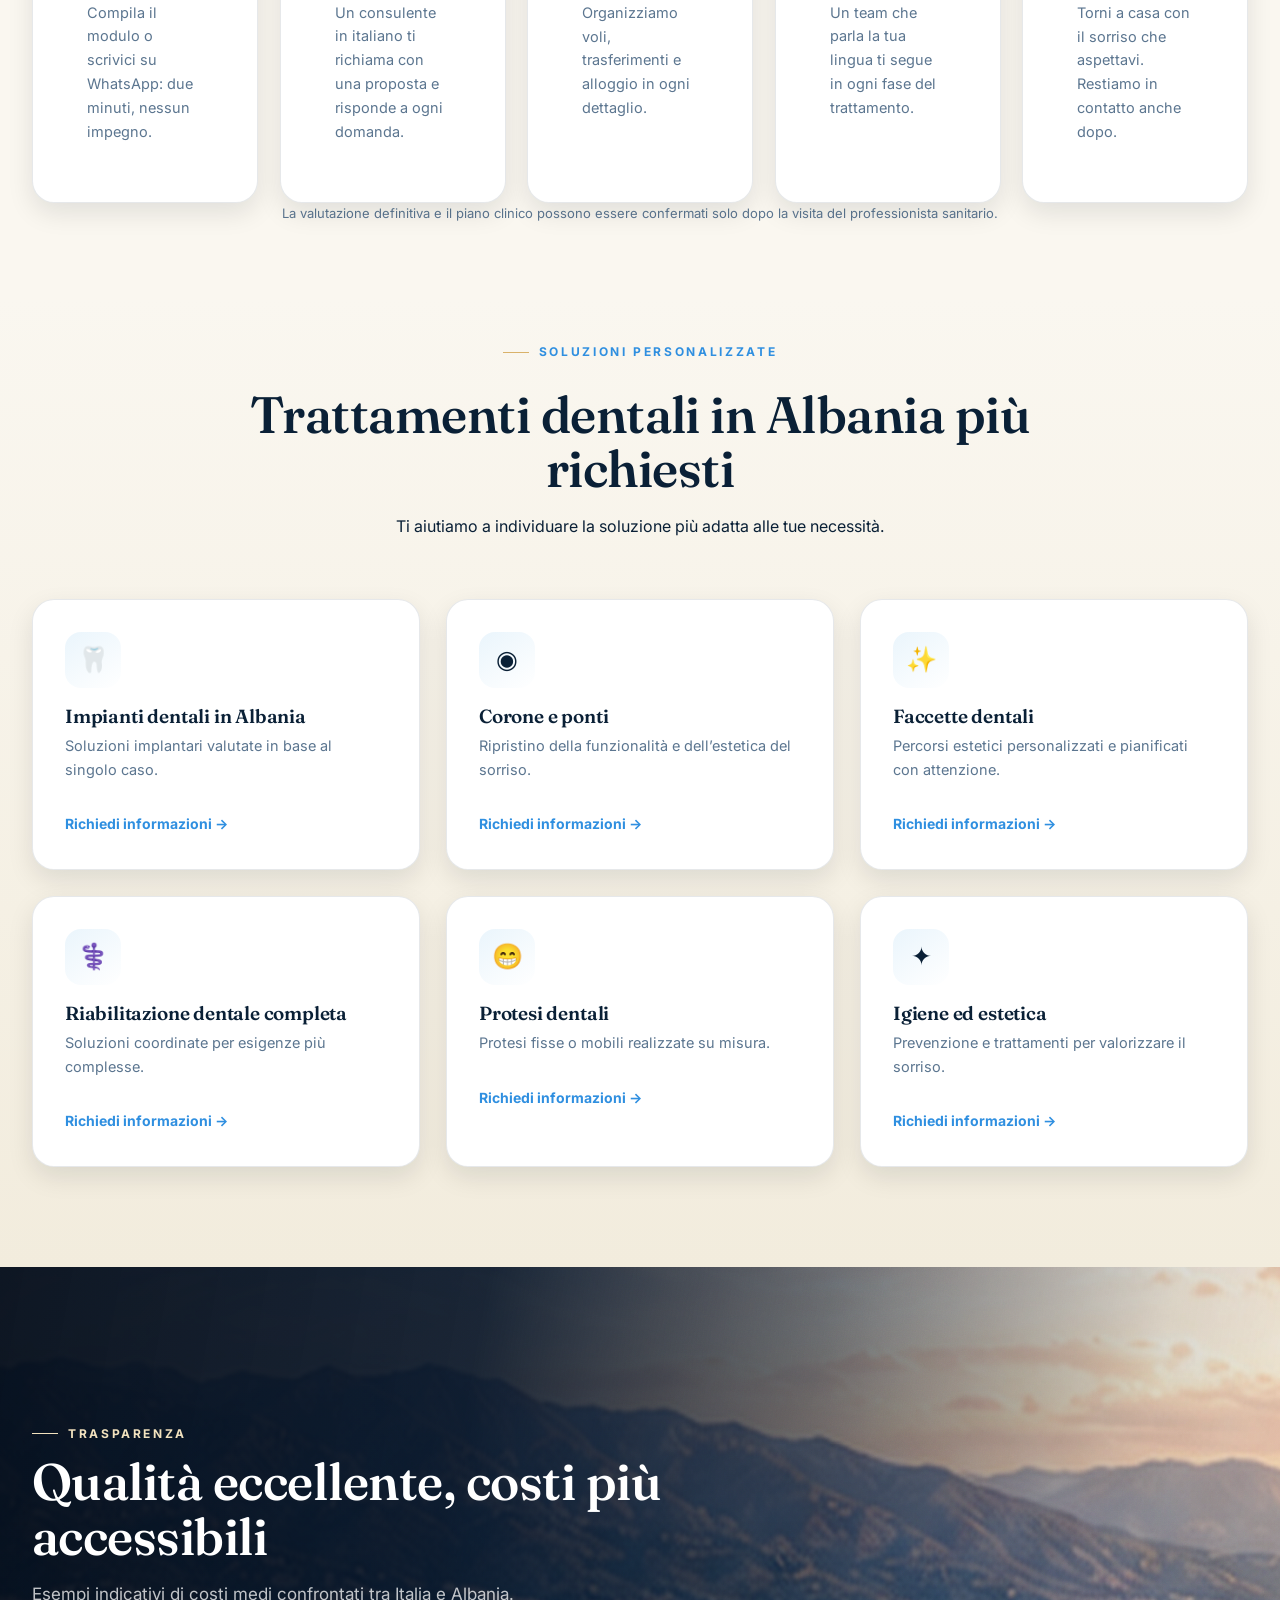
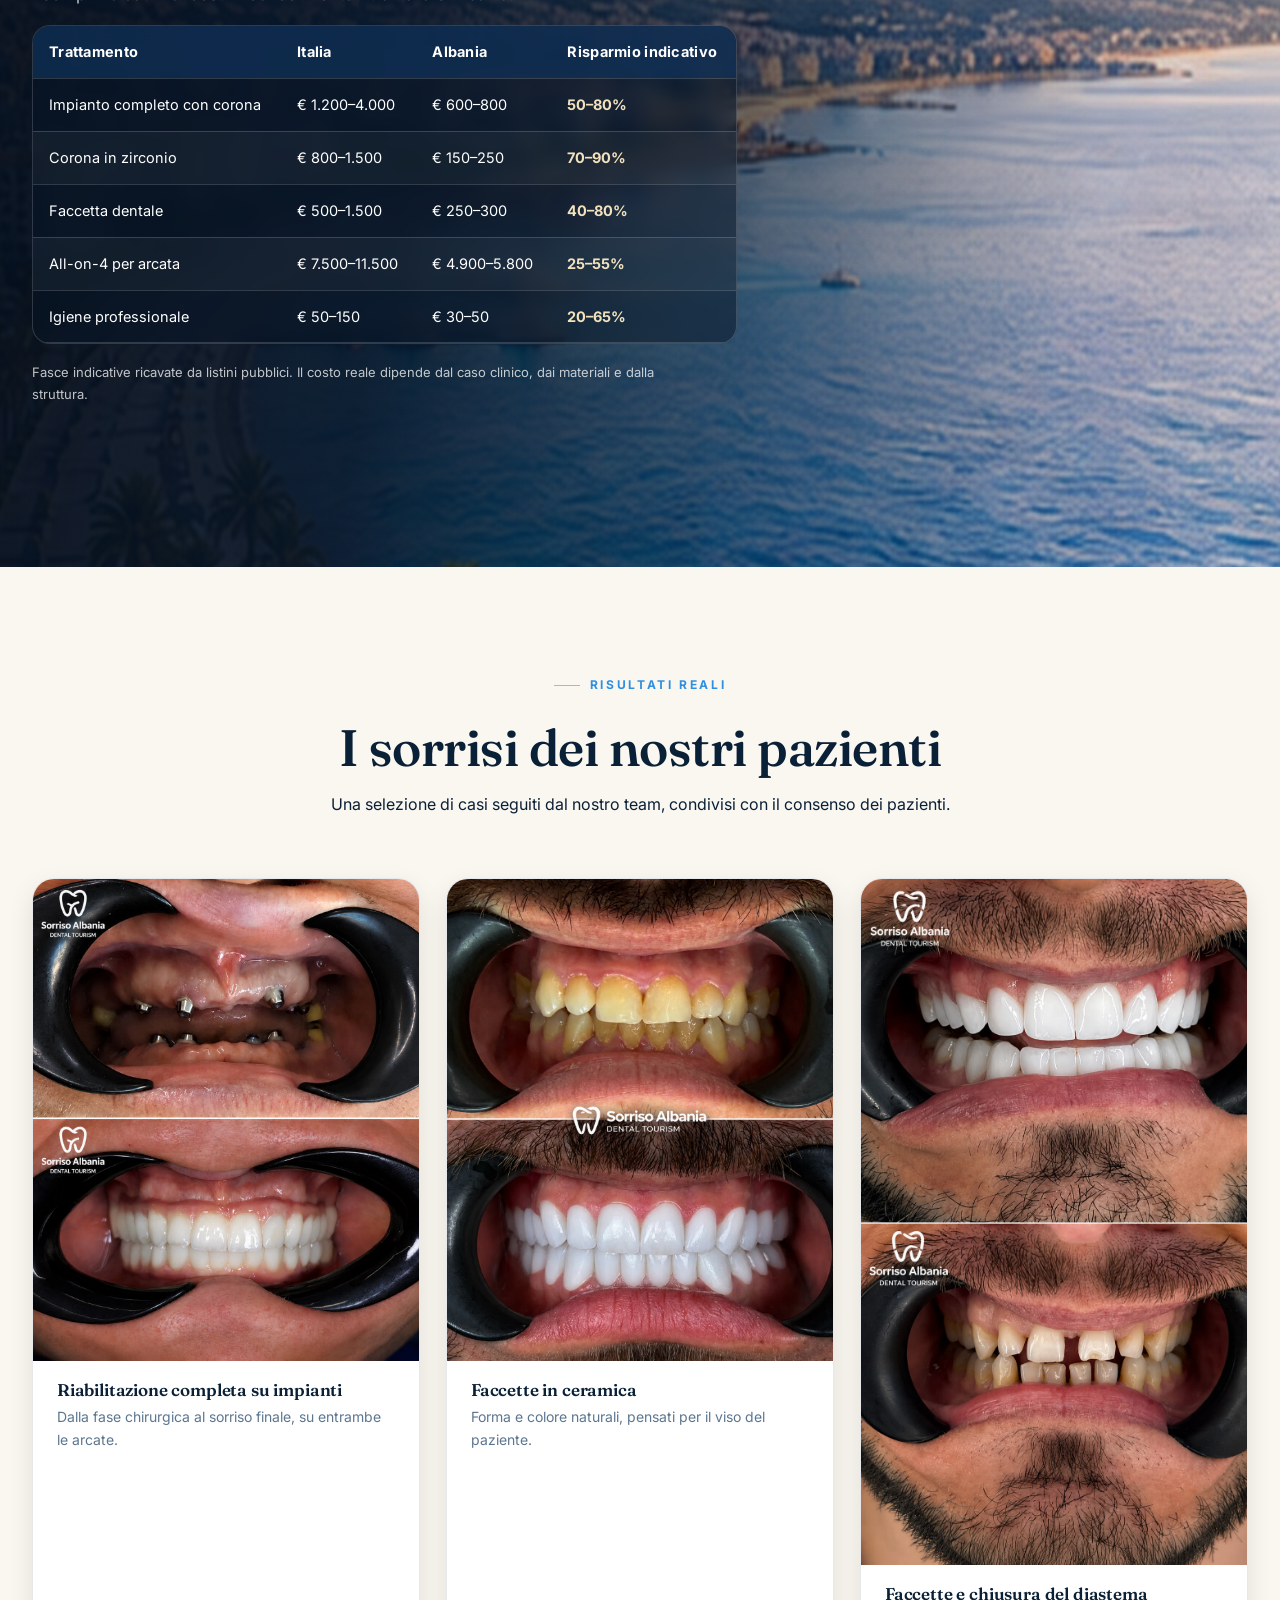
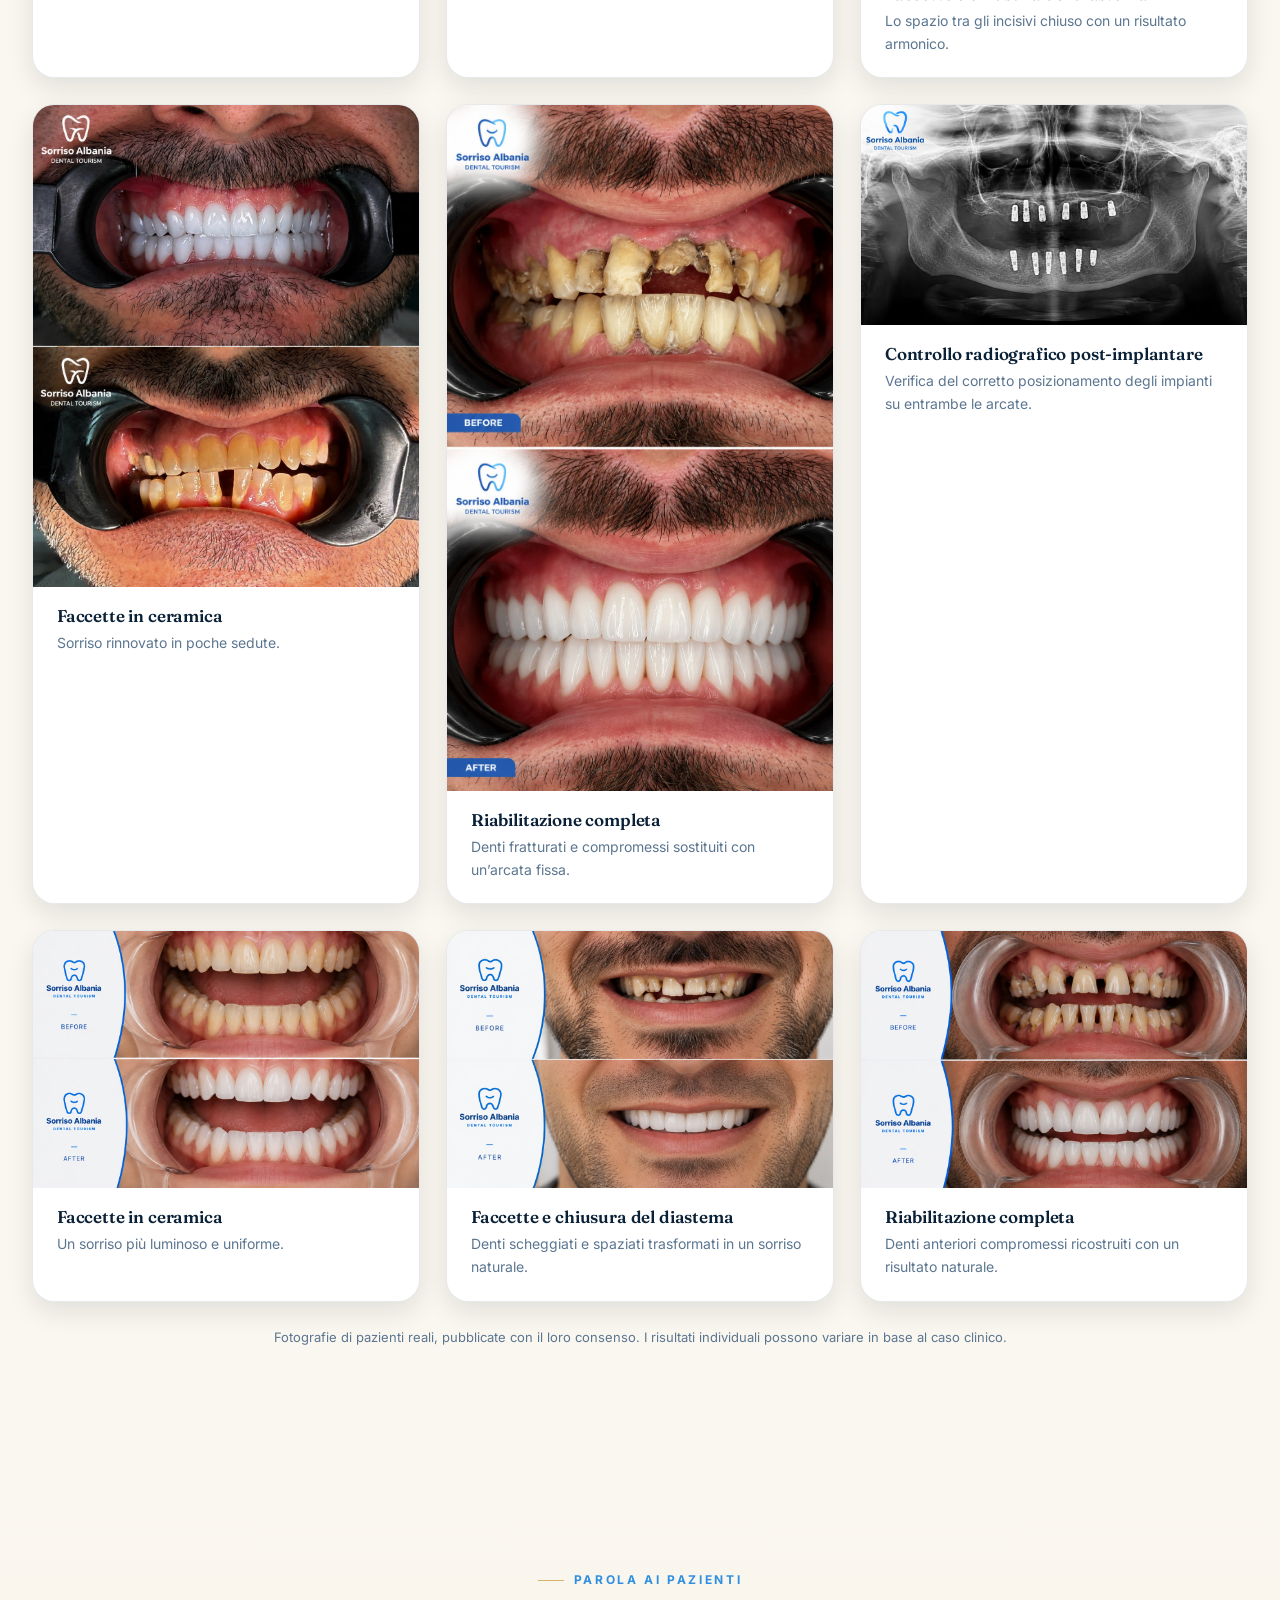
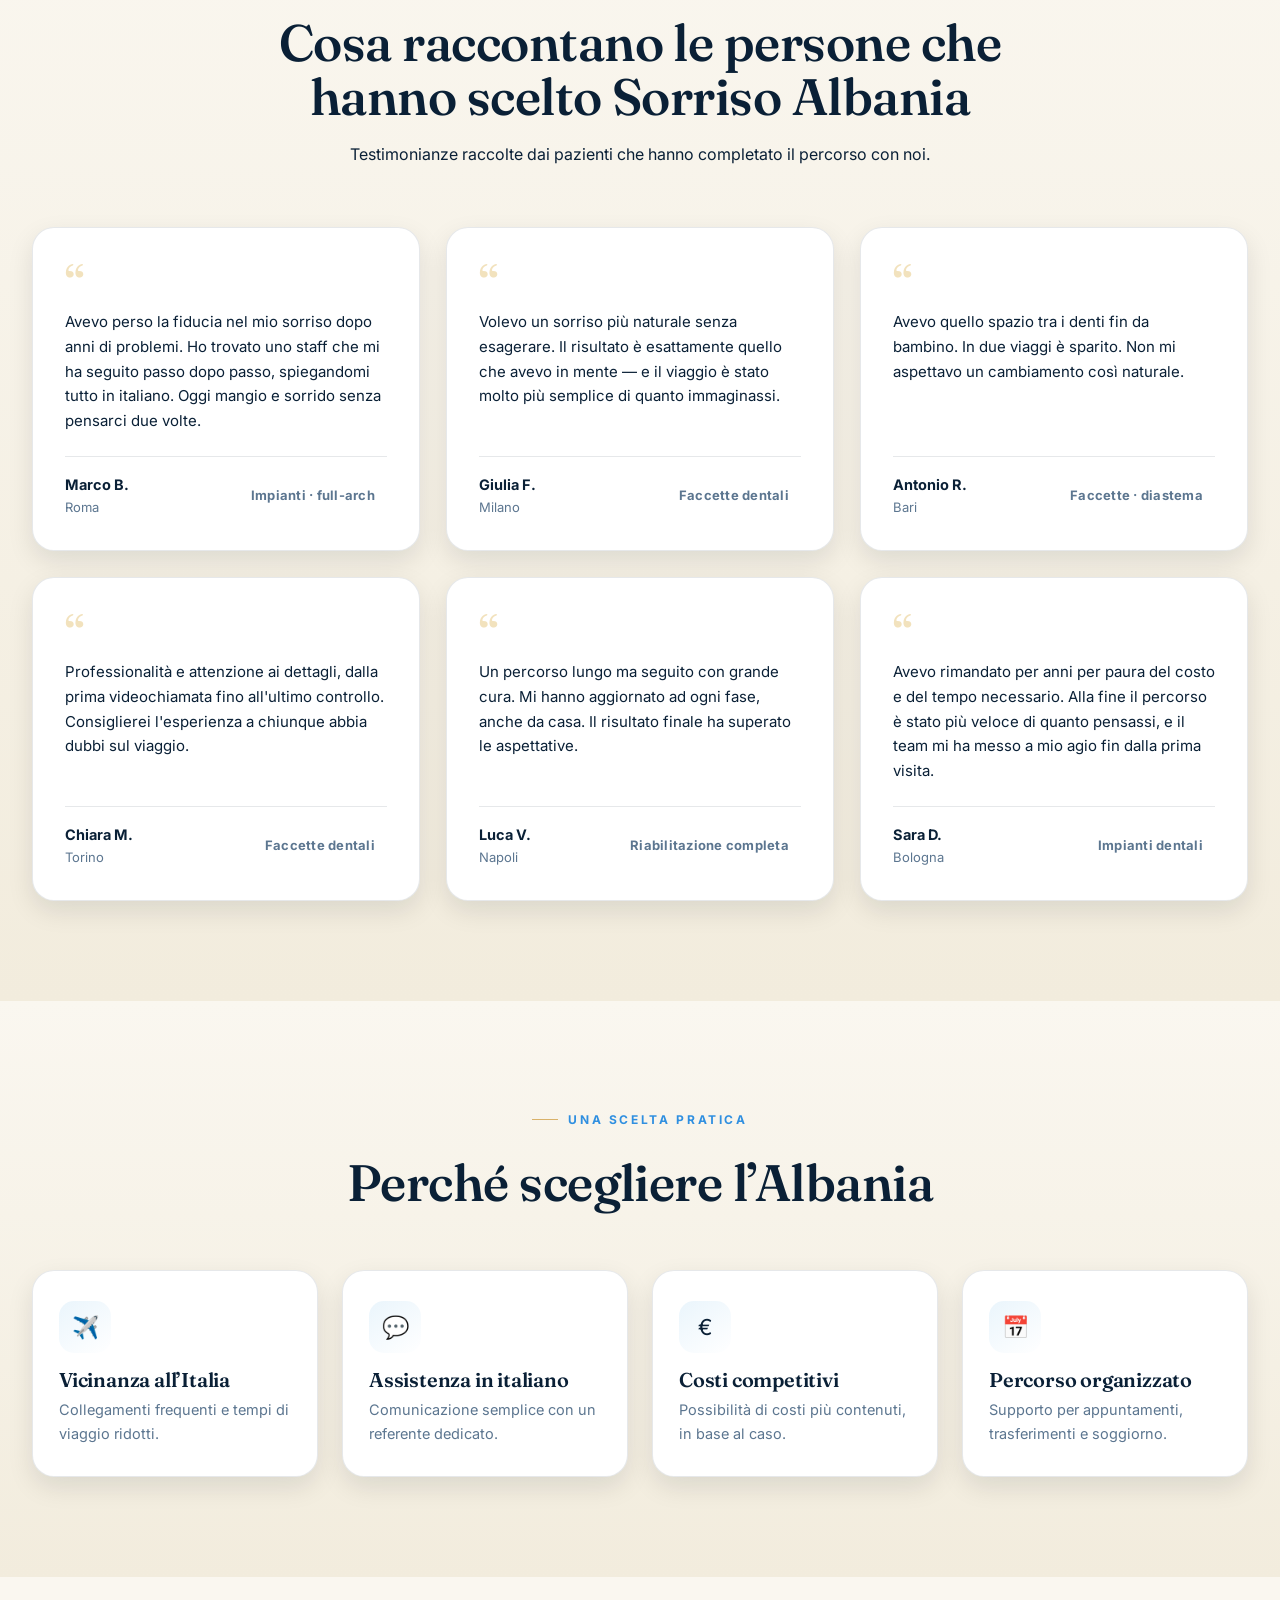
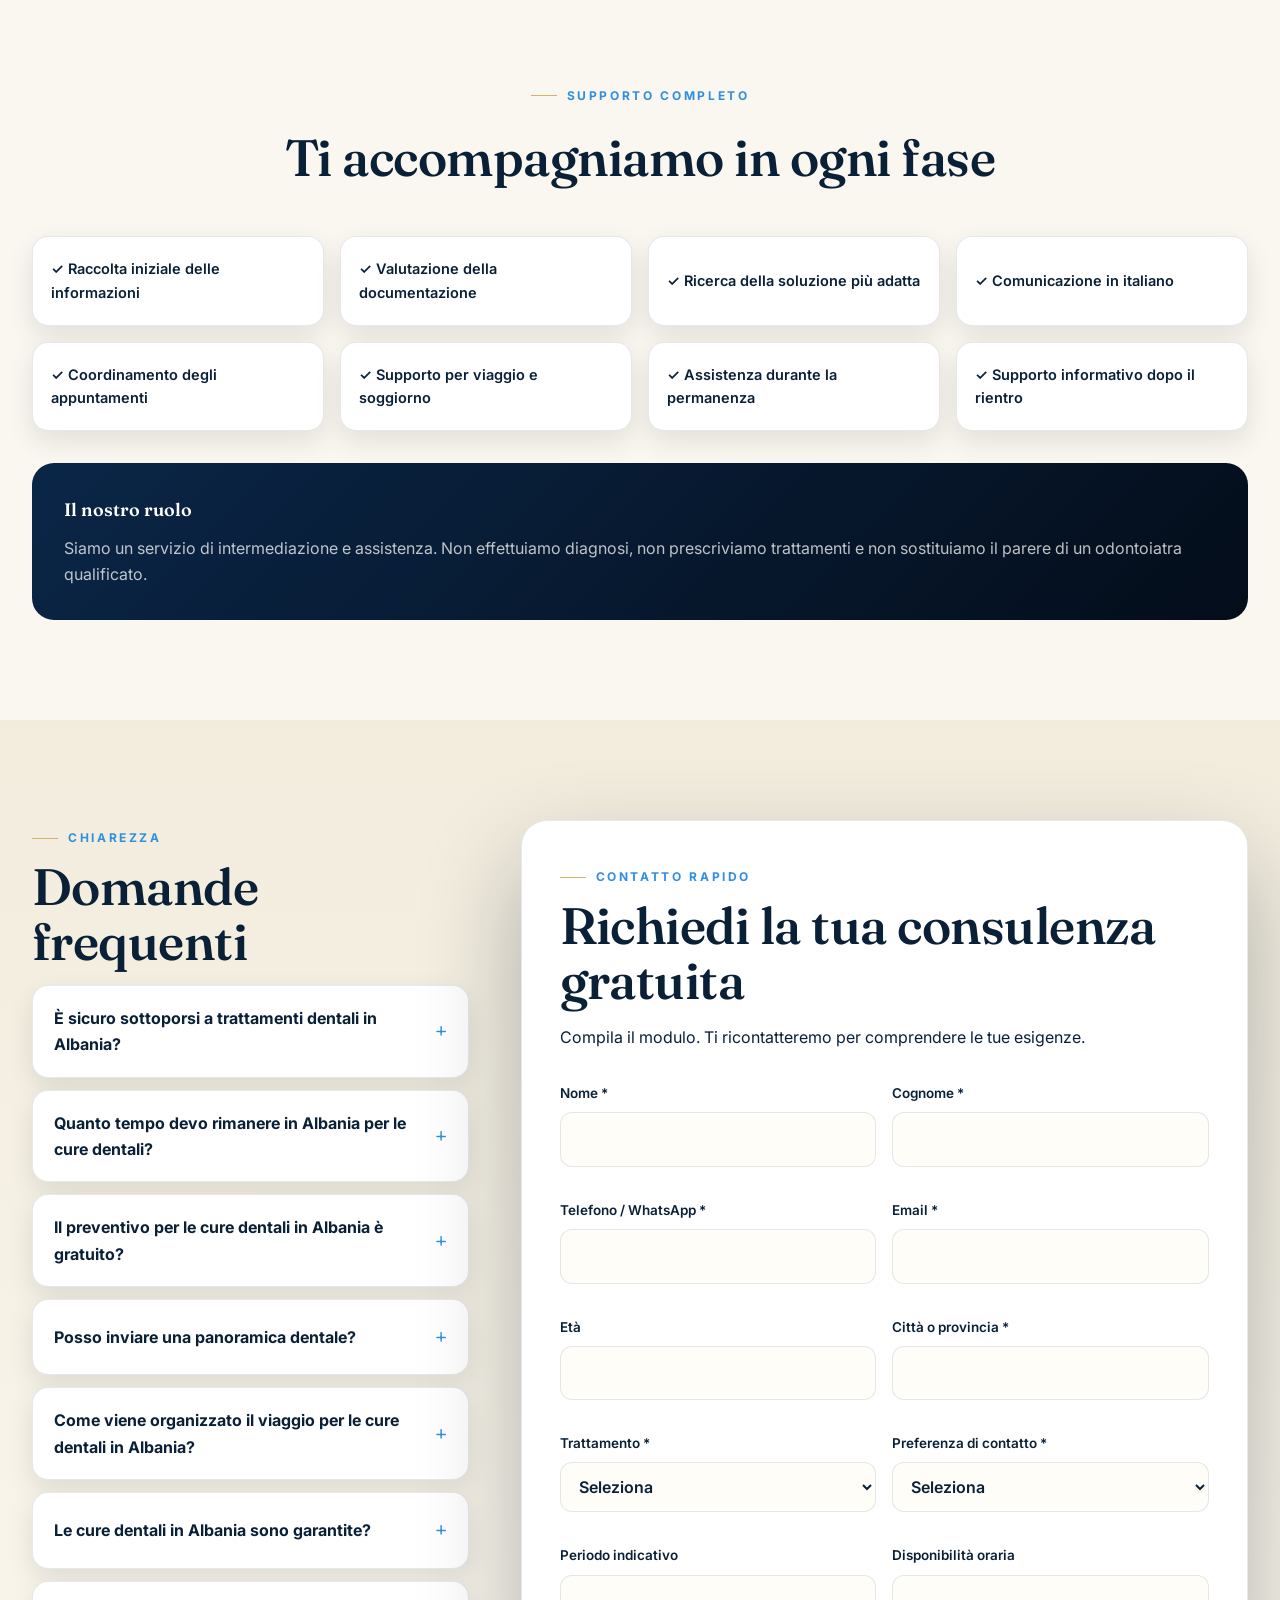
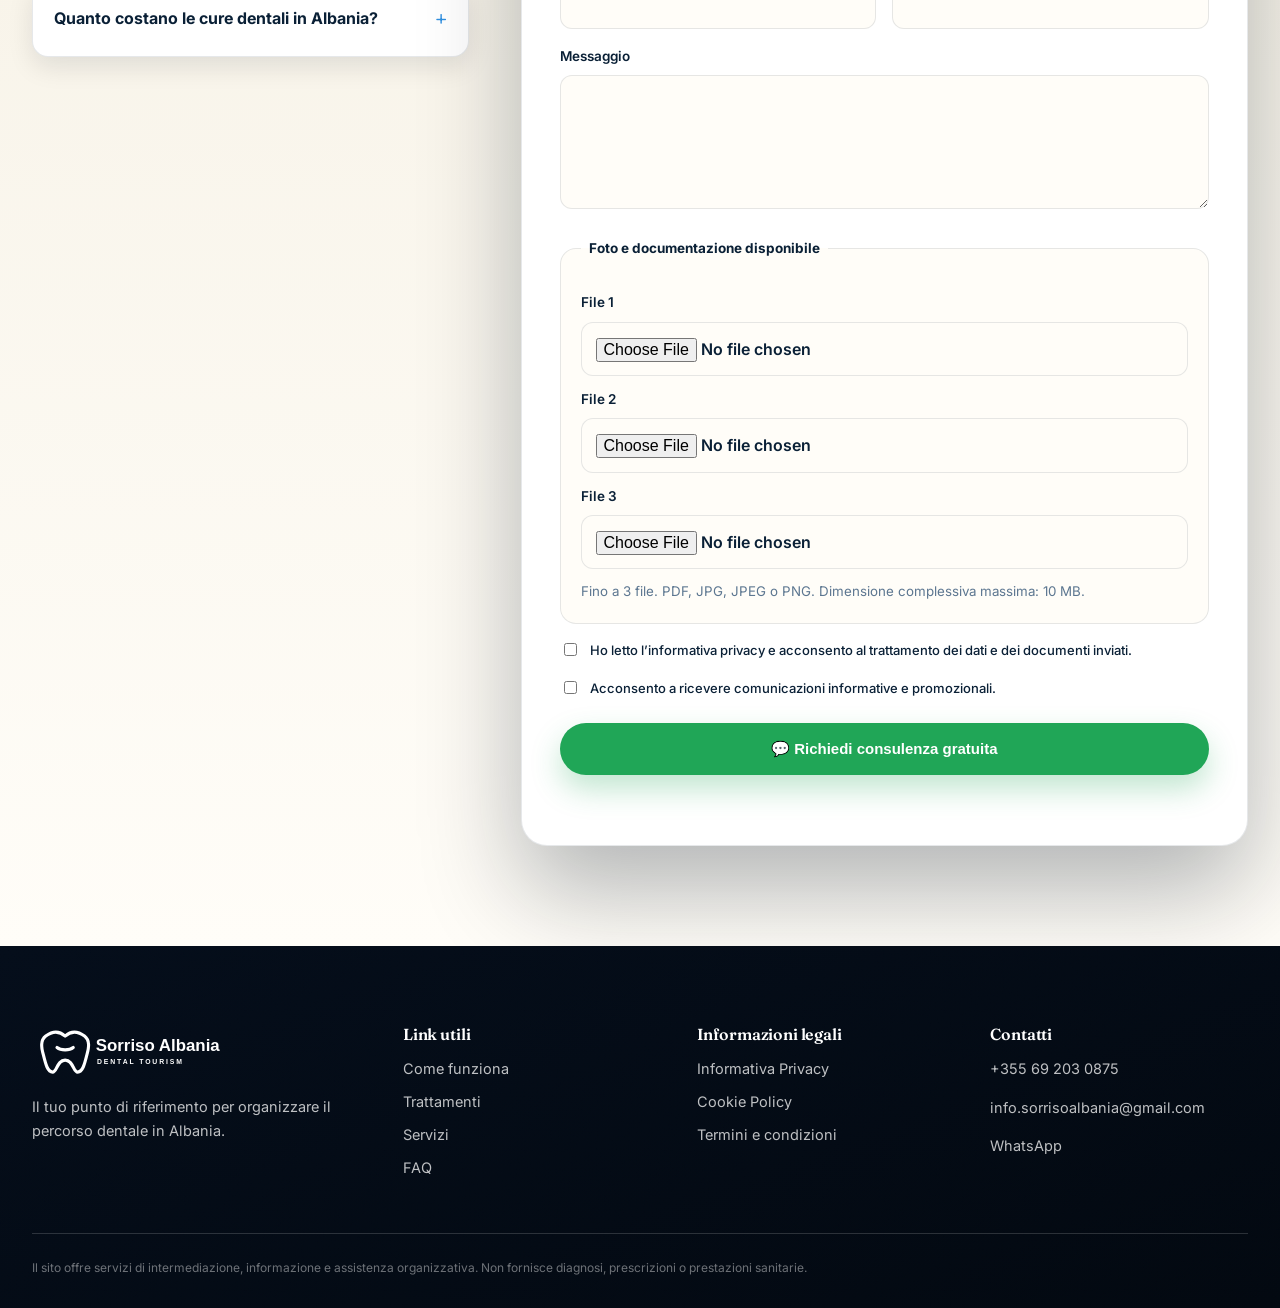
==== commit 4c00af52: "Add Sara D. testimonial to Recensioni section" ====
--- a/index.html
+++ b/index.html
@@ -403,6 +403,14 @@
               <span class="review-treatment">Riabilitazione completa</span>
             </div>
           </article>
+          <article class="card review-card" data-reveal-item>
+            <span class="review-mark">“</span>
+            <blockquote>Avevo rimandato per anni per paura del costo e del tempo necessario. Alla fine il percorso è stato più veloce di quanto pensassi, e il team mi ha messo a mio agio fin dalla prima visita.</blockquote>
+            <div class="review-author">
+              <div><strong>Sara D.</strong><span>Bologna</span></div>
+              <span class="review-treatment">Impianti dentali</span>
+            </div>
+          </article>
         </div>
       </div>
     </section>
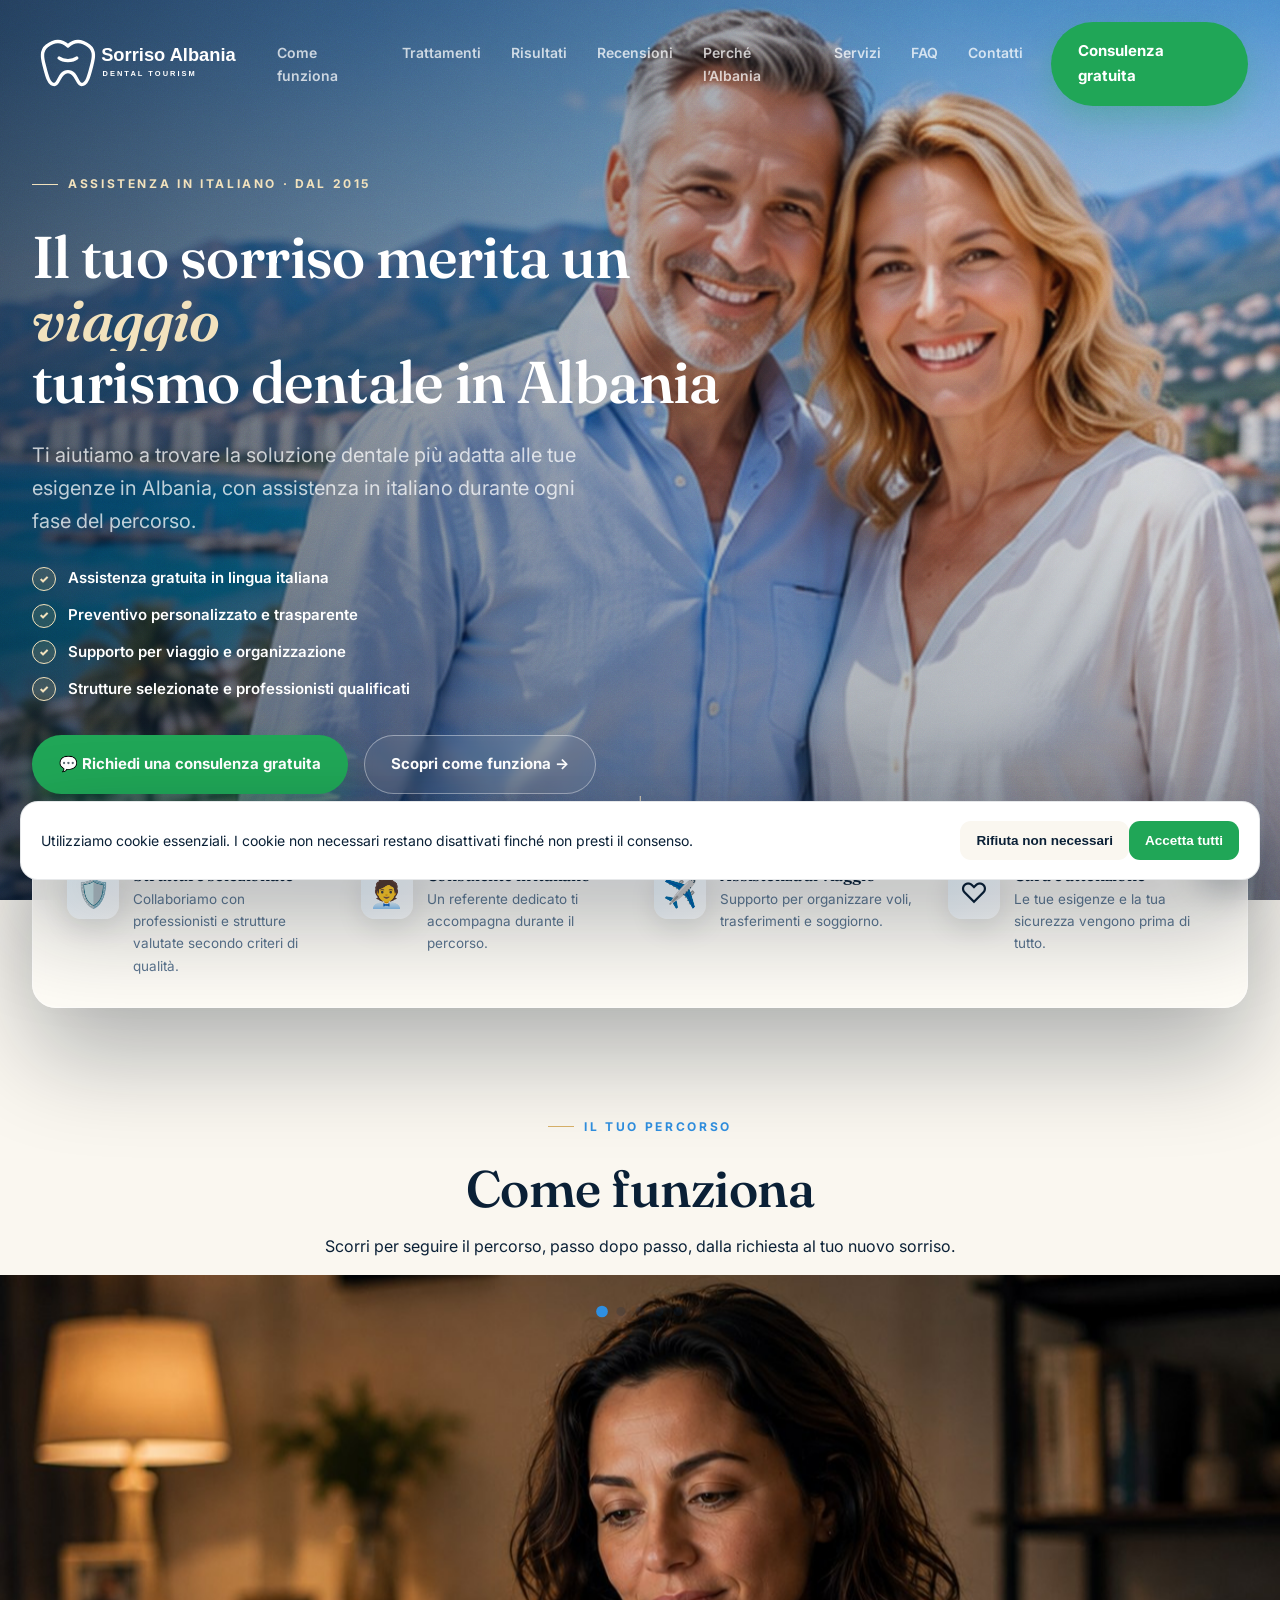
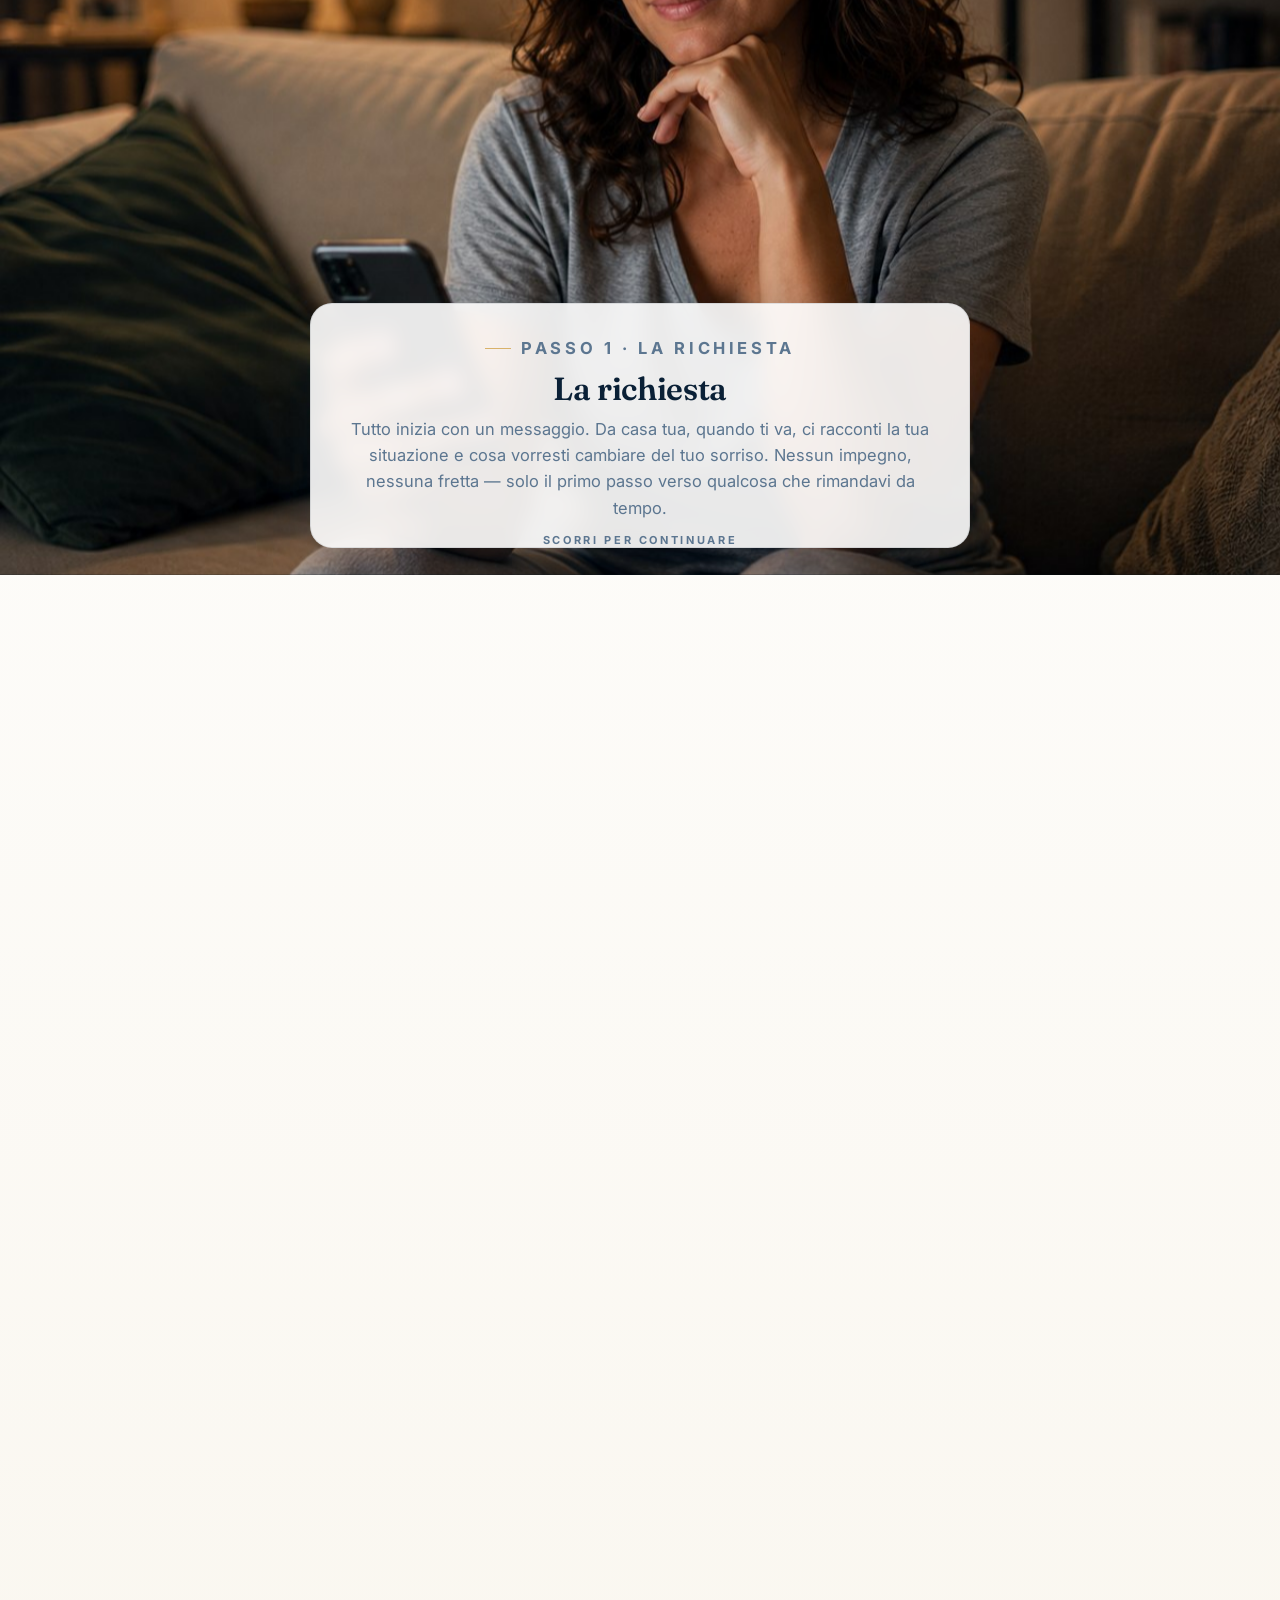
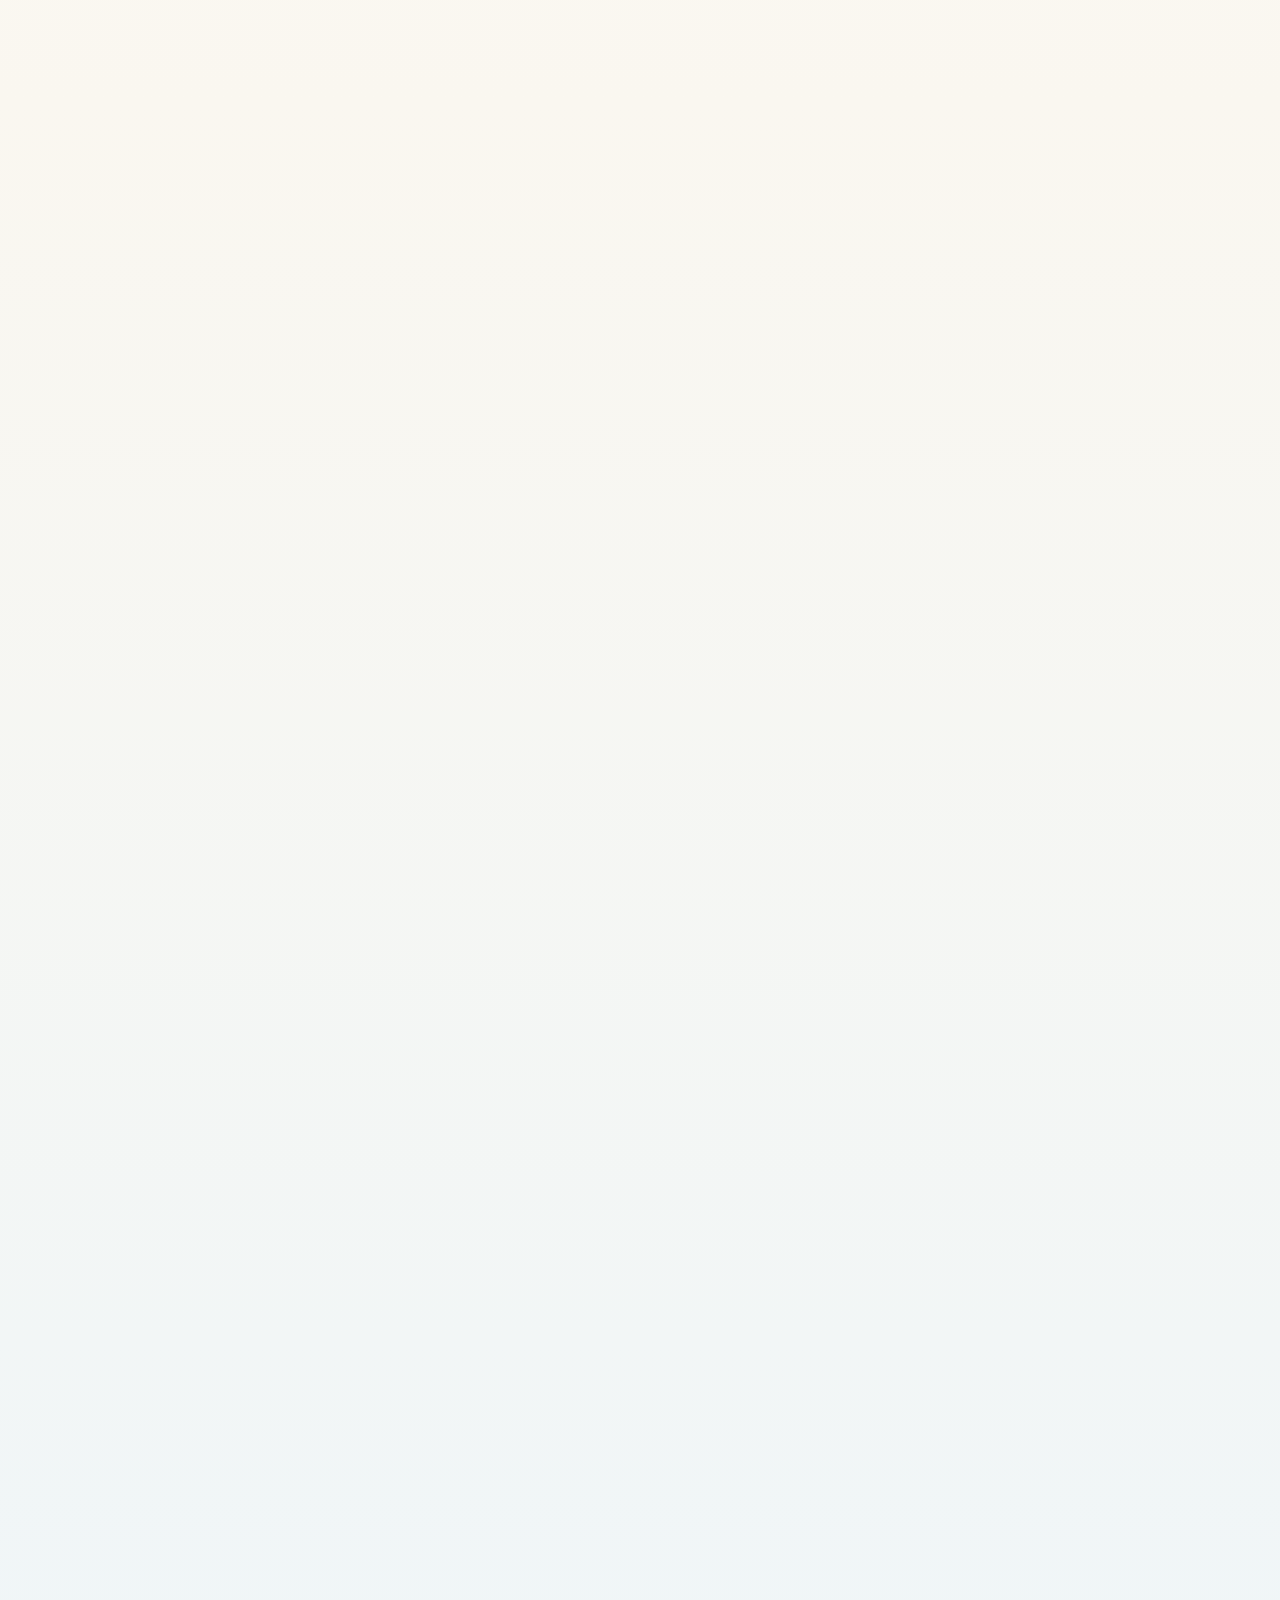
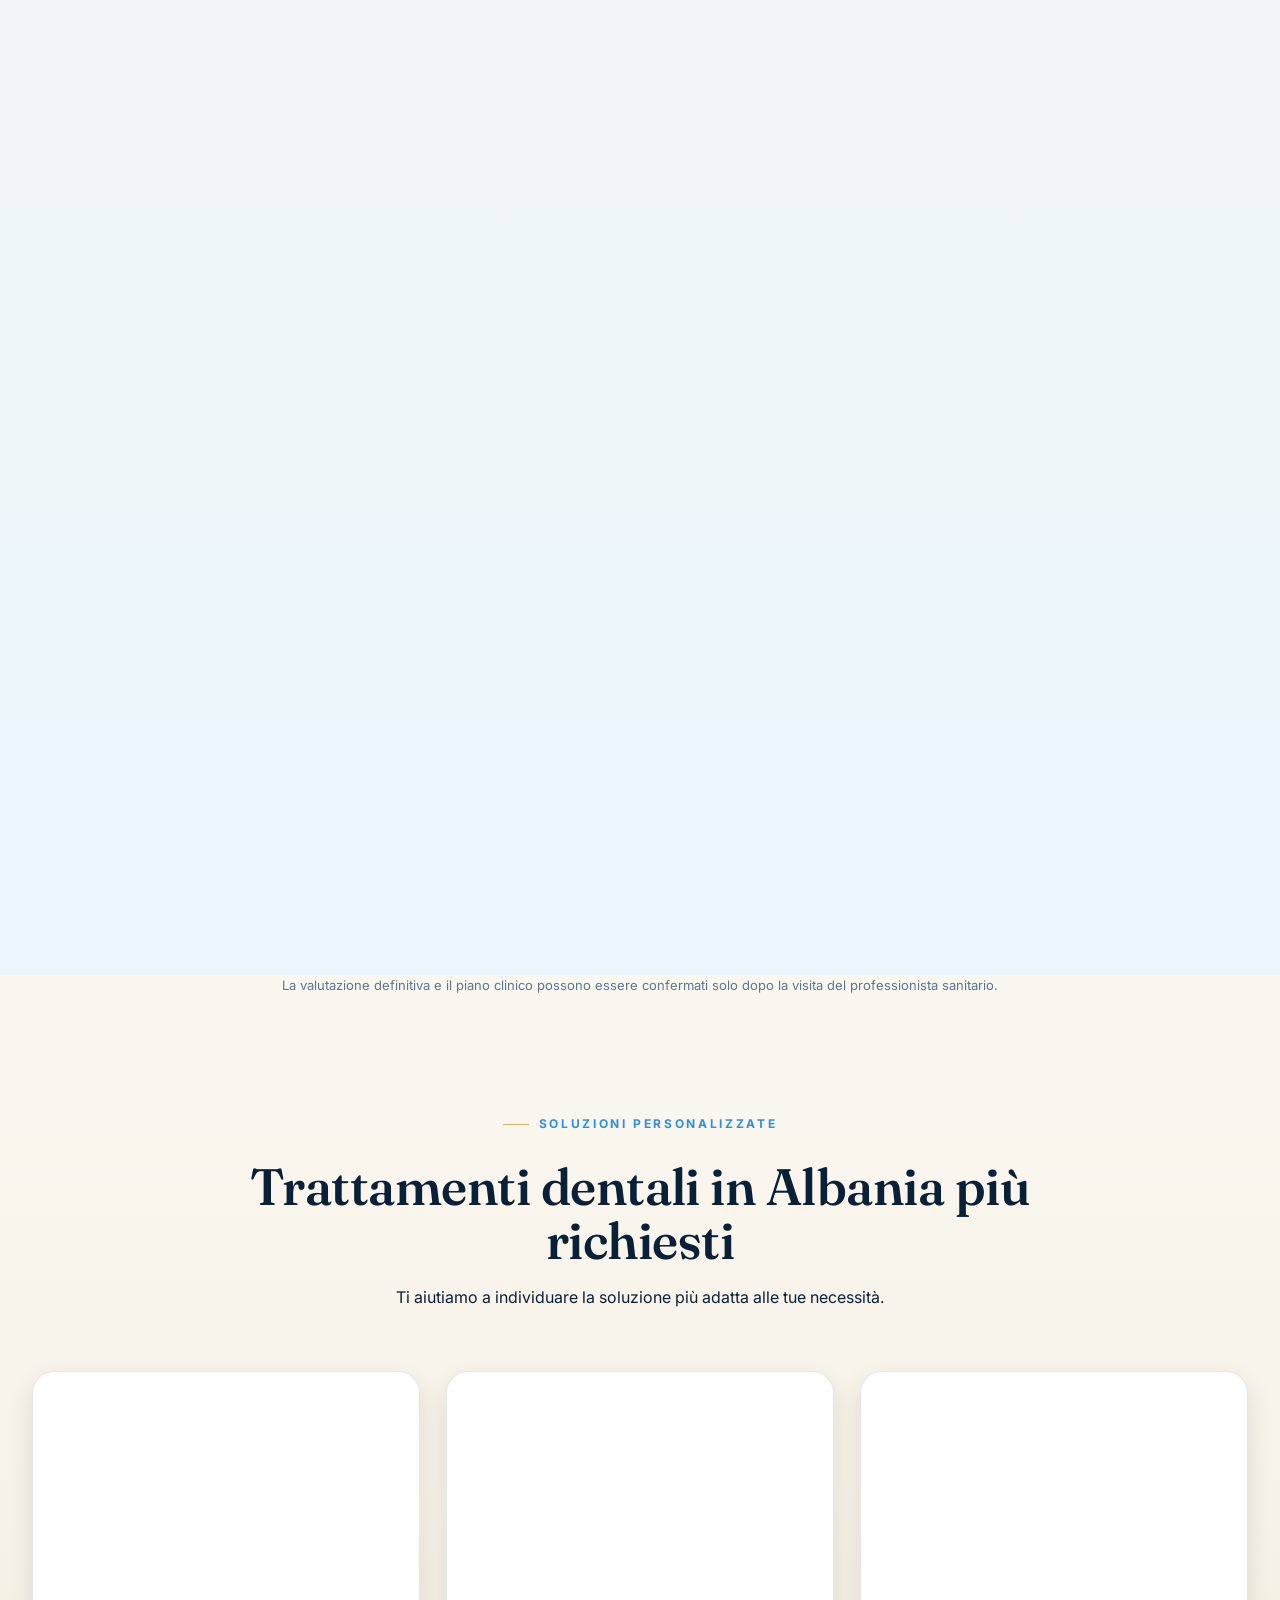
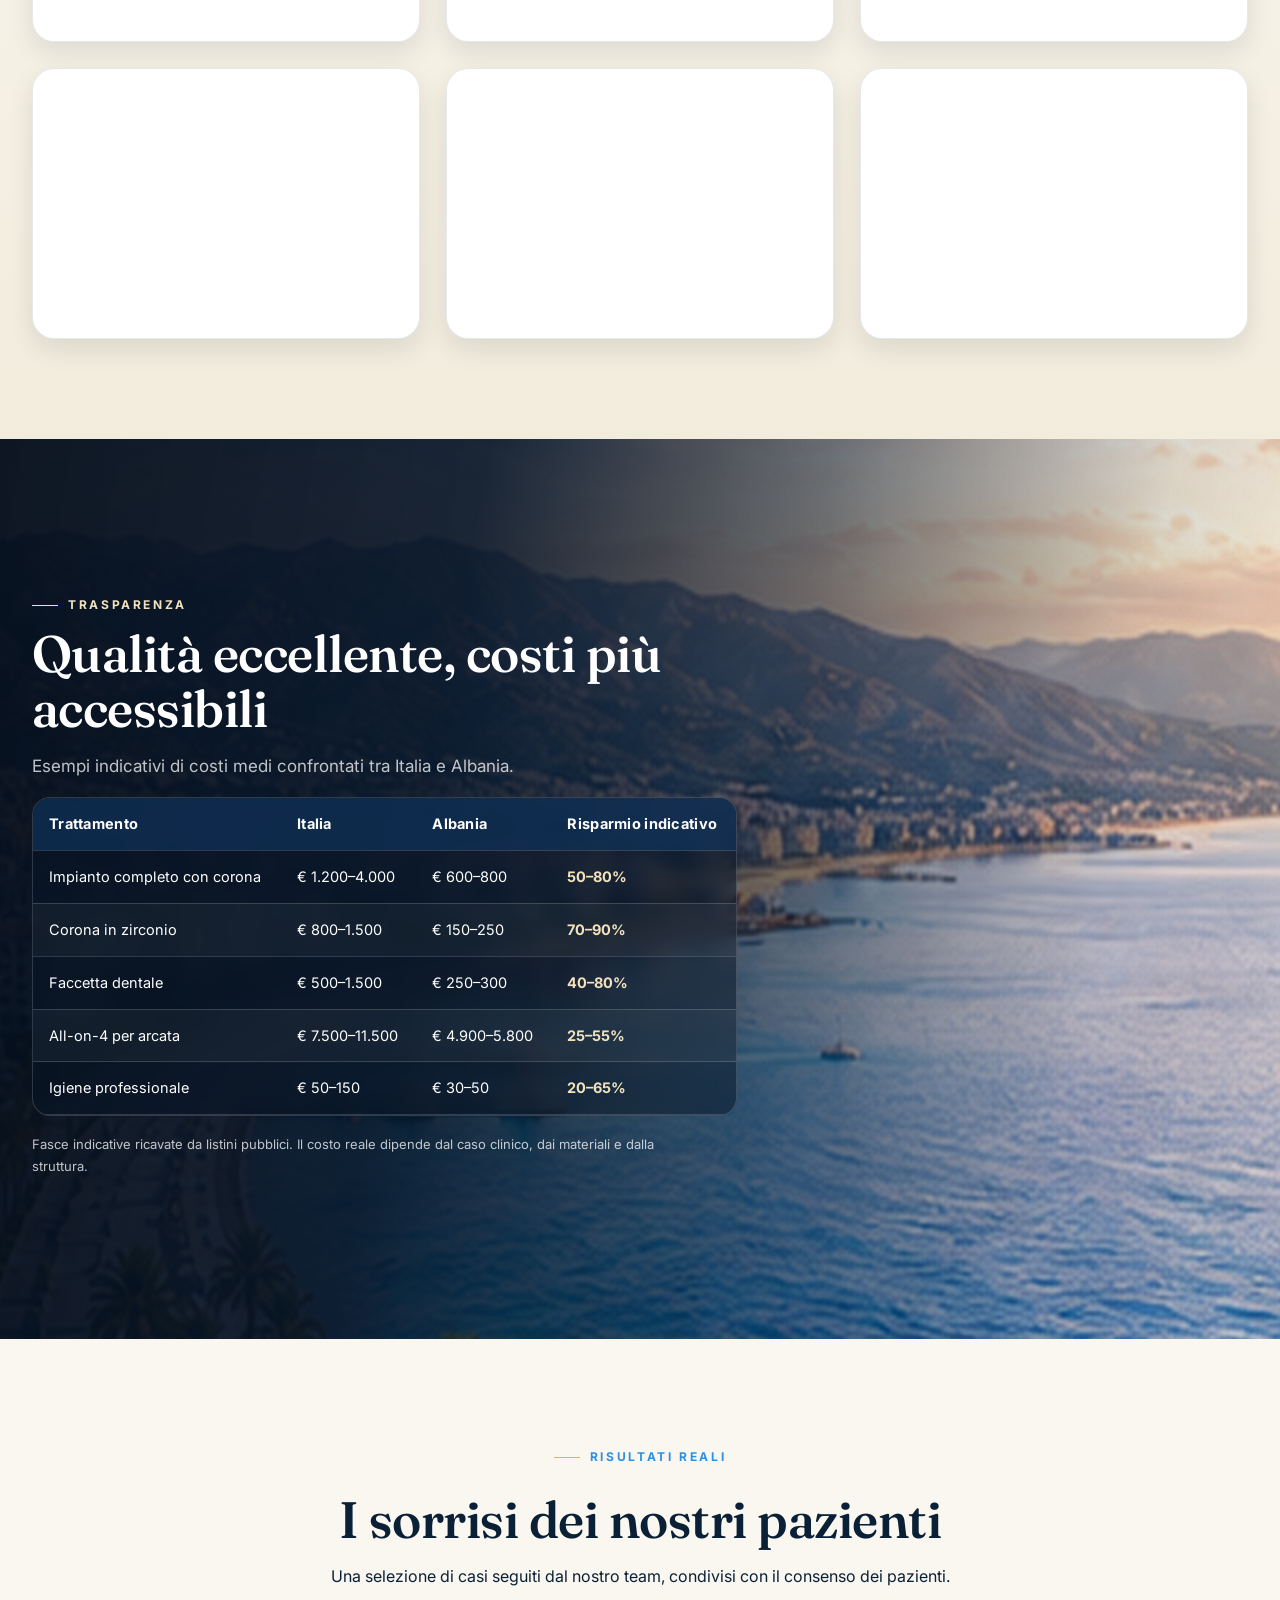
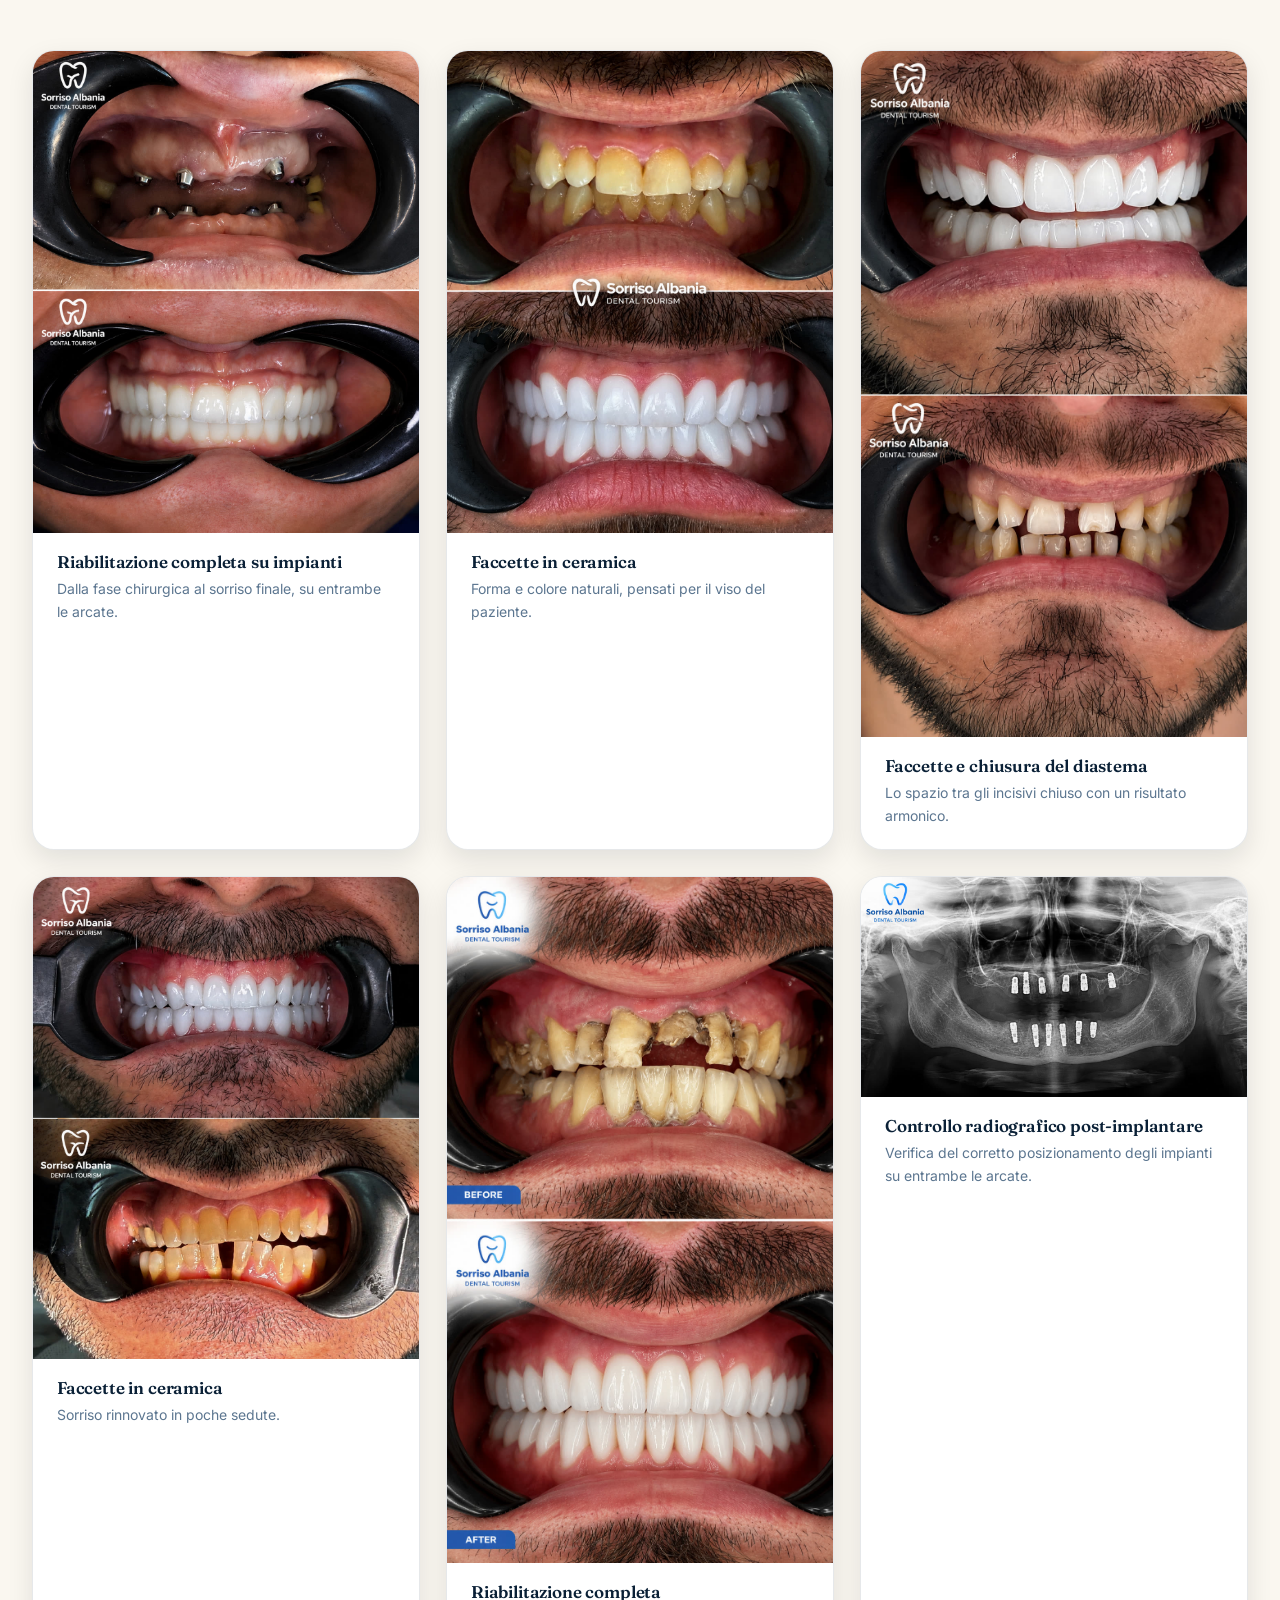
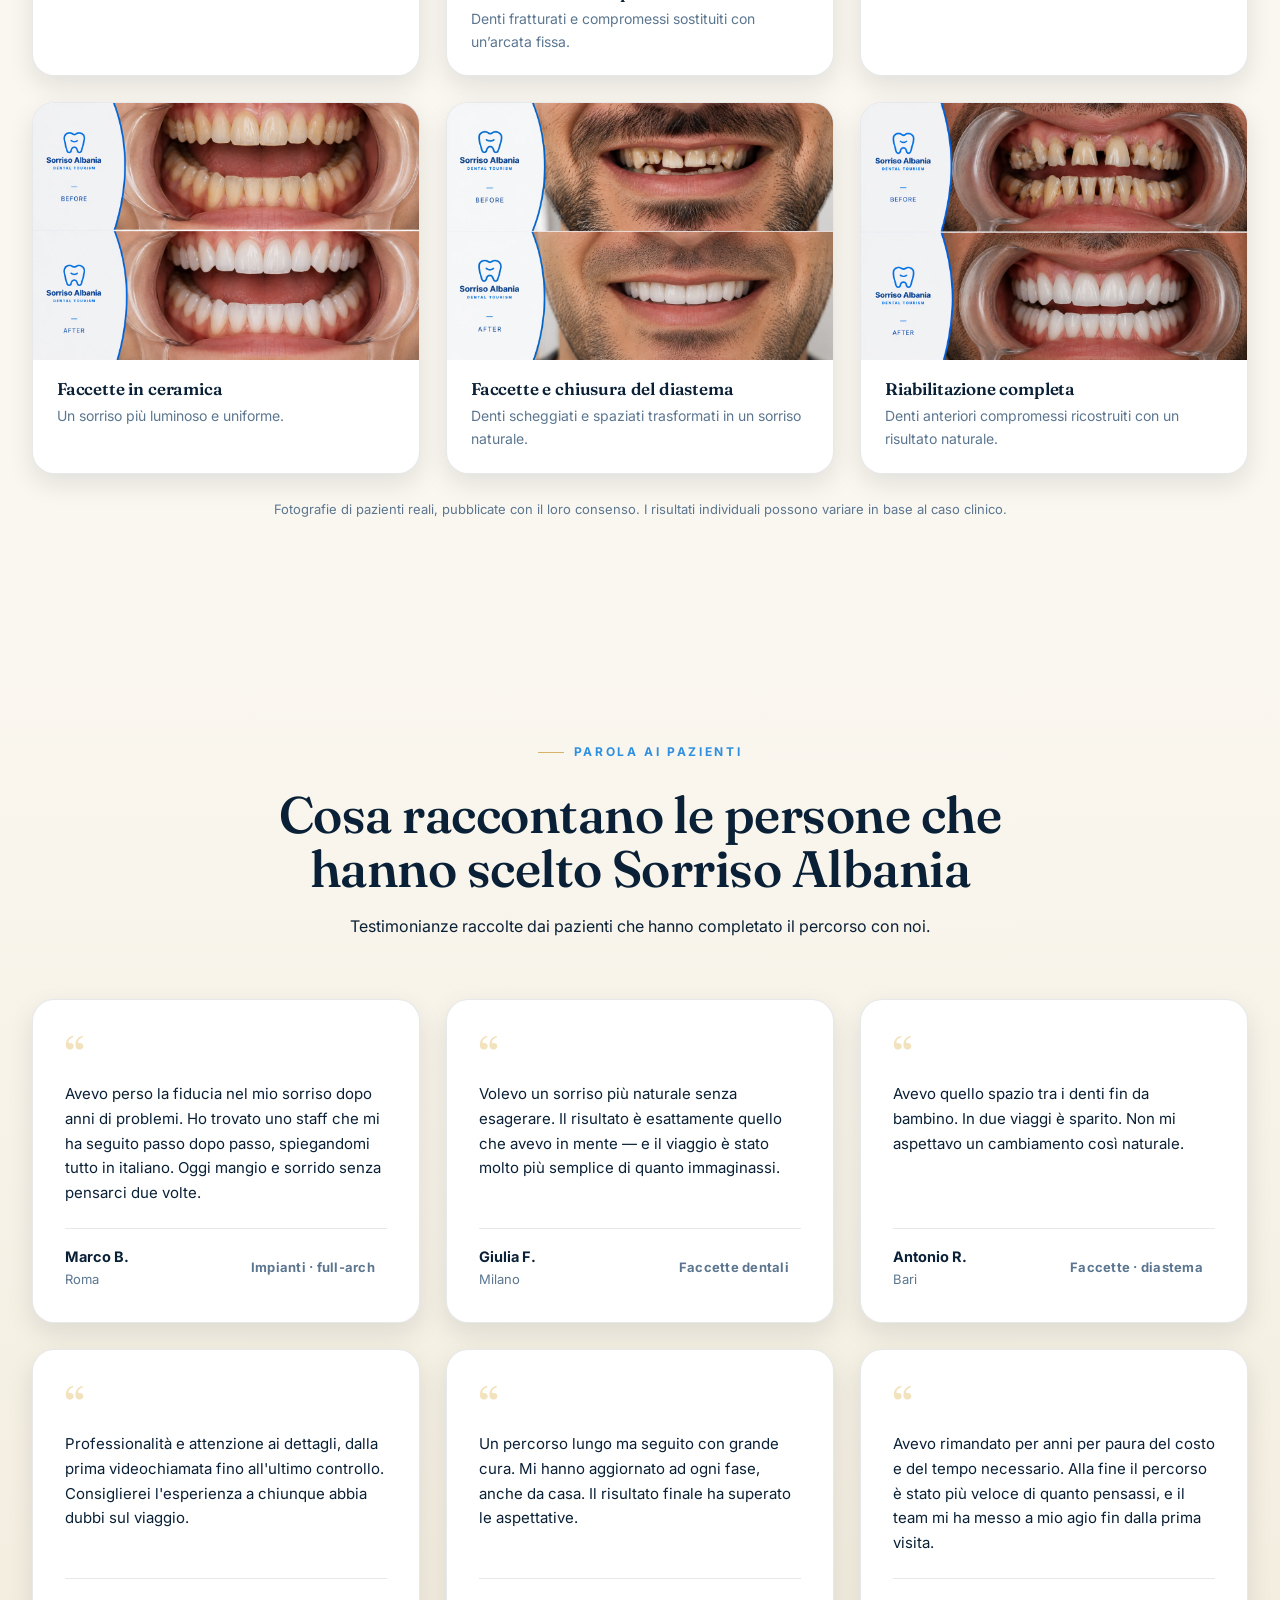
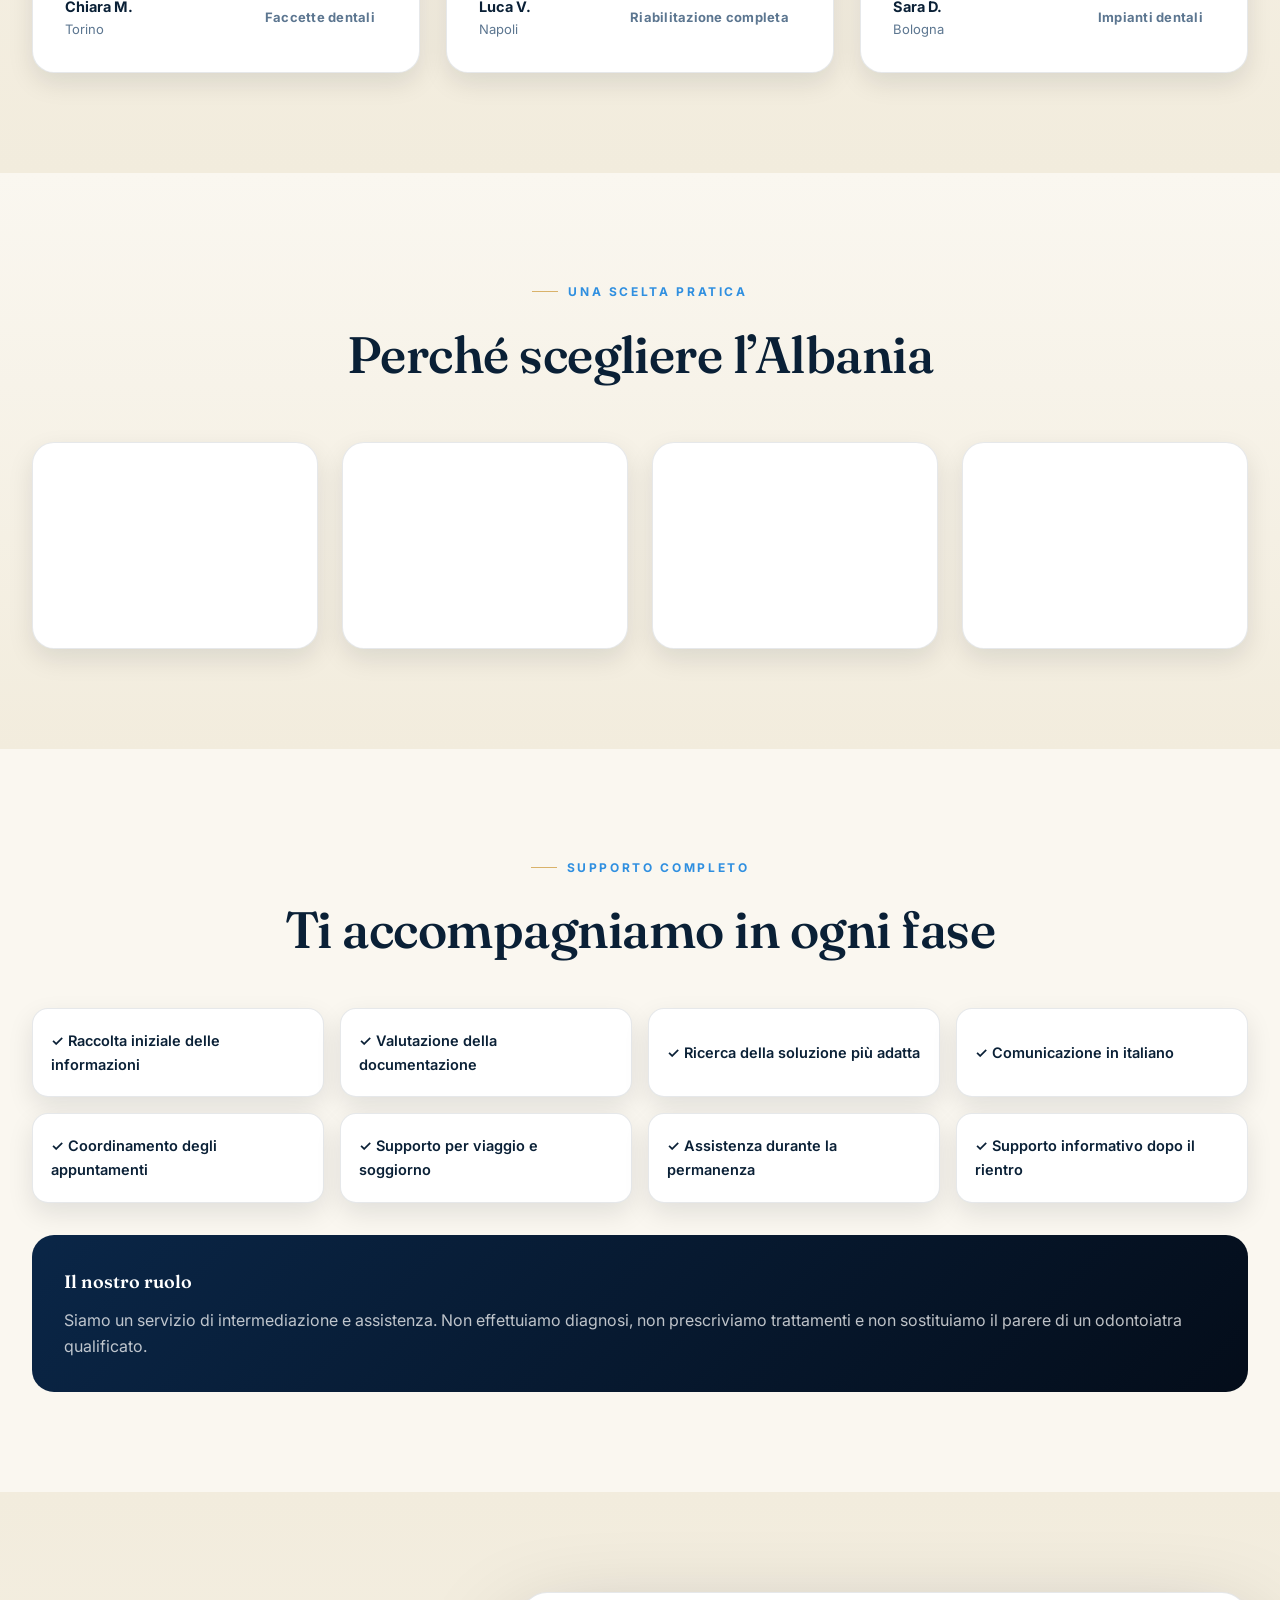
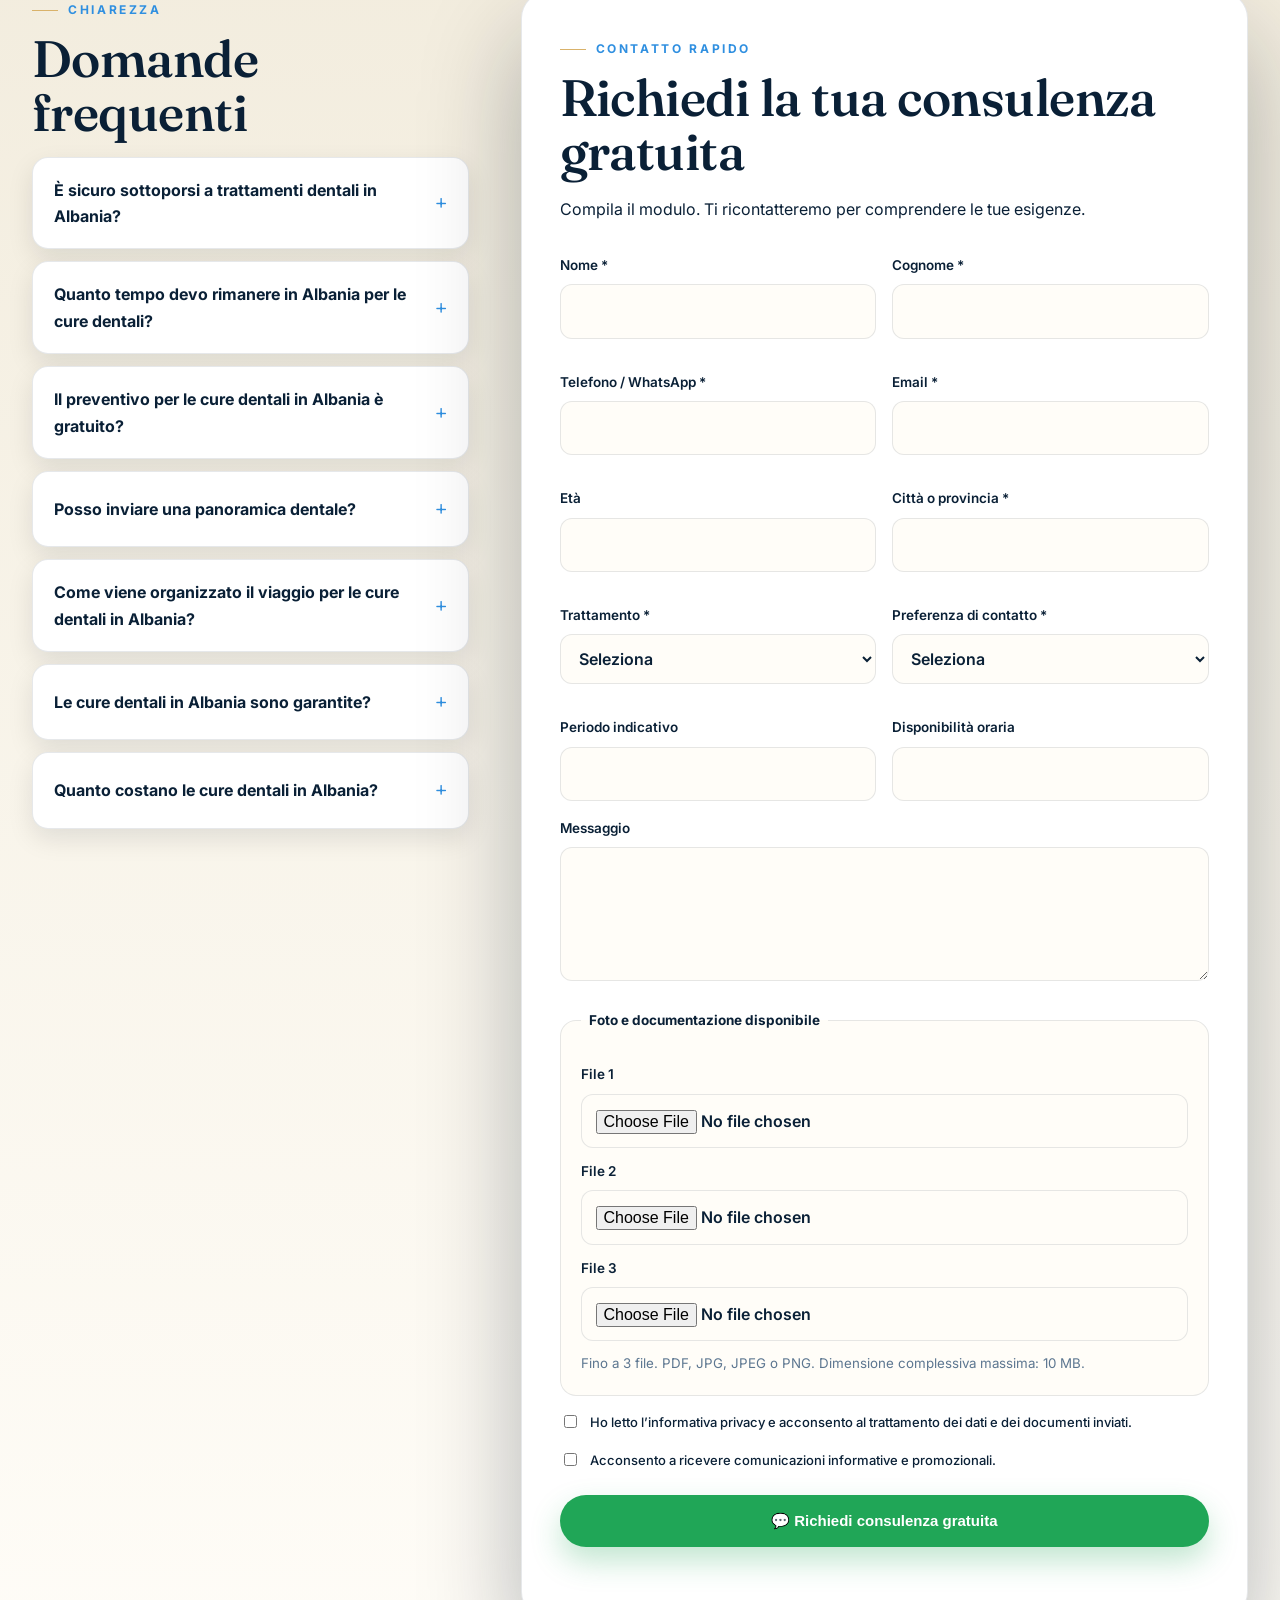
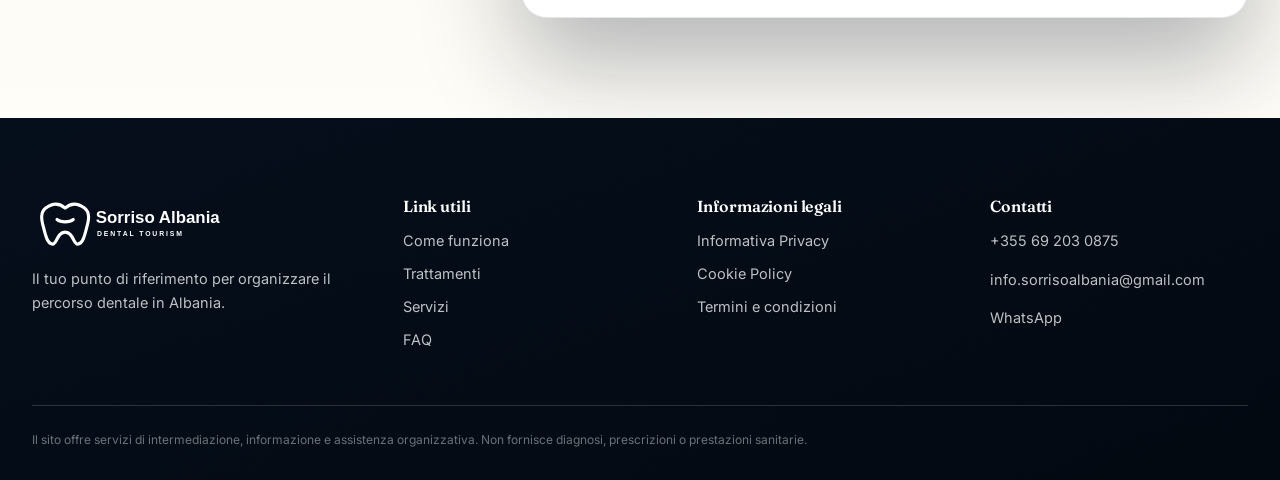
==== commit d58b5504: "Replace come-funziona video journey with real photo series - Add the 5-scene identity-consistent pho" ====
--- a/index.html
+++ b/index.html
@@ -173,53 +173,44 @@
           <canvas id="journeyCanvas"></canvas>
           <div class="journey-captions">
             <!-- BEAT 0 — La richiesta -->
-            <div class="journey-caption" data-scene="0"><p class="eyebrow">Passo 1 · La richiesta</p><h3>Scrivici cosa ti serve</h3><p>Compila il modulo o scrivici su WhatsApp: due minuti, nessun impegno.</p></div>
+            <div class="journey-caption" data-scene="0"><p class="eyebrow">Passo 1 · La richiesta</p><h3>La richiesta</h3><p>Tutto inizia con un messaggio. Da casa tua, quando ti va, ci racconti la tua situazione e cosa vorresti cambiare del tuo sorriso. Nessun impegno, nessuna fretta — solo il primo passo verso qualcosa che rimandavi da tempo.</p></div>
             <!-- BEAT 1 — La risposta -->
-            <div class="journey-caption" data-scene="1"><p class="eyebrow">Passo 2 · La risposta</p><h3>Ti richiamiamo con una proposta</h3><p>Un consulente in italiano ti presenta la valutazione e risponde a ogni domanda.</p></div>
+            <div class="journey-caption" data-scene="1"><p class="eyebrow">Passo 2 · La risposta</p><h3>La risposta</h3><p>Un nostro specialista ti richiama per una consulenza video gratuita. Guardiamo insieme la tua situazione, rispondiamo a ogni dubbio e costruiamo un piano su misura, con tempi e costi chiari fin da subito — tutto in italiano.</p></div>
             <!-- BEAT 2 — Il viaggio -->
-            <div class="journey-caption" data-scene="2"><p class="eyebrow">Passo 3 · Il viaggio</p><h3>Al resto pensiamo noi</h3><p>Voli, trasferimenti e alloggio: organizziamo ogni dettaglio del tuo viaggio.</p></div>
+            <div class="journey-caption" data-scene="2"><p class="eyebrow">Passo 3 · Il viaggio</p><h3>Il viaggio</h3><p>Organizziamo noi il tuo viaggio in Albania: dal volo al trasferimento fino in clinica, dall'alloggio all'assistenza in aeroporto. Tu pensa solo a partire, al resto pensiamo noi.</p></div>
             <!-- BEAT 3 — La cura -->
-            <div class="journey-caption" data-scene="3"><p class="eyebrow">Passo 4 · La cura</p><h3>Il trattamento, al tuo fianco</h3><p>Un team che parla la tua lingua ti segue in ogni fase, in strutture moderne e accoglienti.</p></div>
+            <div class="journey-caption" data-scene="3"><p class="eyebrow">Passo 4 · La cura</p><h3>La cura</h3><p>In clinica ti aspetta un team che parla la tua lingua e uno staff medico con anni di esperienza internazionale. Ogni fase del trattamento viene seguita con la massima cura, con tecnologie all'avanguardia e la massima trasparenza su ogni passaggio.</p></div>
             <!-- BEAT 4 — Il risultato -->
-            <div class="journey-caption" data-scene="4"><p class="eyebrow">Passo 5 · Il risultato</p><h3>Il tuo nuovo sorriso</h3><p>Torni a casa con il sorriso che aspettavi. Restiamo in contatto anche dopo.</p></div>
+            <div class="journey-caption" data-scene="4"><p class="eyebrow">Passo 5 · Il risultato</p><h3>Il risultato</h3><p>Torni a casa con il sorriso che desideravi da anni — e con la sicurezza di aver scelto un percorso serio, seguito passo dopo passo. Il cambiamento non è solo estetico: è la fiducia che ritrovi ogni volta che sorridi.</p></div>
           </div>
           <div class="journey-progress" id="journeyProgress" aria-hidden="true"><span class="is-active"></span><span></span><span></span><span></span><span></span></div>
           <div class="journey-hint" id="journeyHint">Scorri per continuare</div>
         </div>
       </div>
-      <!-- One <video> per beat, same order as the captions above (jv0 = beat 0, etc).
-           Muted+loop+playsinline so autoplay is always allowed; nothing in the
-           section depends on the video actually playing — js/journey.js still
-           renders the frame, glow and camera motion even if a clip fails to load. -->
-      <video class="journey-source-video" id="jv0" muted loop playsinline preload="none"><source src="assets/video/percorso-1.webm" type="video/webm"><source src="assets/video/percorso-1.mp4" type="video/mp4"></video>
-      <video class="journey-source-video" id="jv1" muted loop playsinline preload="none"><source src="assets/video/percorso-3.webm" type="video/webm"><source src="assets/video/percorso-3.mp4" type="video/mp4"></video>
-      <video class="journey-source-video" id="jv2" muted loop playsinline preload="none"><source src="assets/video/percorso-4.webm" type="video/webm"><source src="assets/video/percorso-4.mp4" type="video/mp4"></video>
-      <video class="journey-source-video" id="jv3" muted loop playsinline preload="none"><source src="assets/video/percorso-5.webm" type="video/webm"><source src="assets/video/percorso-5.mp4" type="video/mp4"></video>
-      <video class="journey-source-video" id="jv4" muted loop playsinline preload="none"><source src="assets/video/percorso-6.webm" type="video/webm"><source src="assets/video/percorso-6.mp4" type="video/mp4"></video>
 
       <div class="container">
         <!-- Flat fallback: mobile/touch/reduced-motion/no-JS/no-WebGL, and the
              accessible/SEO-visible copy of record. Same 5 beats, same order. -->
         <div class="steps-grid" id="stepsGridFallback" data-reveal-group>
           <article class="card step-card" data-reveal-item>
-            <div class="step-media"><span class="number">1</span><video muted loop playsinline autoplay preload="metadata"><source src="assets/video/percorso-1.webm" type="video/webm"><source src="assets/video/percorso-1.mp4" type="video/mp4"></video></div>
-            <div class="step-body"><h3>La richiesta</h3><p>Compila il modulo o scrivici su WhatsApp: due minuti, nessun impegno.</p></div>
+            <div class="step-media"><span class="number">1</span><img src="assets/images/journey-photos/scene-1-richiesta.jpg" alt="Donna seduta sul divano di casa, la sera, mentre scrive da smartphone" loading="lazy" width="1200" height="960"></div>
+            <div class="step-body"><h3>La richiesta</h3><p>Tutto inizia con un messaggio. Da casa tua, quando ti va, ci racconti la tua situazione e cosa vorresti cambiare del tuo sorriso. Nessun impegno, nessuna fretta — solo il primo passo verso qualcosa che rimandavi da tempo.</p></div>
           </article>
           <article class="card step-card" data-reveal-item>
-            <div class="step-media"><span class="number">2</span><video muted loop playsinline autoplay preload="metadata"><source src="assets/video/percorso-3.webm" type="video/webm"><source src="assets/video/percorso-3.mp4" type="video/mp4"></video></div>
-            <div class="step-body"><h3>La risposta</h3><p>Un consulente in italiano ti richiama con una proposta e risponde a ogni domanda.</p></div>
+            <div class="step-media"><span class="number">2</span><img src="assets/images/journey-photos/scene-2-risposta.jpg" alt="Donna al telefono davanti al computer durante una consulenza video" loading="lazy" width="1200" height="960"></div>
+            <div class="step-body"><h3>La risposta</h3><p>Un nostro specialista ti richiama per una consulenza video gratuita. Guardiamo insieme la tua situazione, rispondiamo a ogni dubbio e costruiamo un piano su misura, con tempi e costi chiari fin da subito — tutto in italiano.</p></div>
           </article>
           <article class="card step-card" data-reveal-item>
-            <div class="step-media"><span class="number">3</span><video muted loop playsinline autoplay preload="metadata"><source src="assets/video/percorso-4.webm" type="video/webm"><source src="assets/video/percorso-4.mp4" type="video/mp4"></video></div>
-            <div class="step-body"><h3>Il viaggio</h3><p>Organizziamo voli, trasferimenti e alloggio in ogni dettaglio.</p></div>
+            <div class="step-media"><span class="number">3</span><img src="assets/images/journey-photos/scene-3-viaggio.jpg" alt="Donna con valigia in aeroporto, tabellone partenze sullo sfondo" loading="lazy" width="1200" height="960"></div>
+            <div class="step-body"><h3>Il viaggio</h3><p>Organizziamo noi il tuo viaggio in Albania: dal volo al trasferimento fino in clinica, dall'alloggio all'assistenza in aeroporto. Tu pensa solo a partire, al resto pensiamo noi.</p></div>
           </article>
           <article class="card step-card" data-reveal-item>
-            <div class="step-media"><span class="number">4</span><video muted loop playsinline autoplay preload="metadata"><source src="assets/video/percorso-5.webm" type="video/webm"><source src="assets/video/percorso-5.mp4" type="video/mp4"></video></div>
-            <div class="step-body"><h3>La cura</h3><p>Un team che parla la tua lingua ti segue in ogni fase del trattamento.</p></div>
+            <div class="step-media"><span class="number">4</span><img src="assets/images/journey-photos/scene-4-cura.jpg" alt="Donna seduta in poltrona odontoiatrica durante una visita in clinica" loading="lazy" width="1200" height="900"></div>
+            <div class="step-body"><h3>La cura</h3><p>In clinica ti aspetta un team che parla la tua lingua e uno staff medico con anni di esperienza internazionale. Ogni fase del trattamento viene seguita con la massima cura, con tecnologie all'avanguardia e la massima trasparenza su ogni passaggio.</p></div>
           </article>
           <article class="card step-card" data-reveal-item>
-            <div class="step-media"><span class="number">5</span><video muted loop playsinline autoplay preload="metadata"><source src="assets/video/percorso-6.webm" type="video/webm"><source src="assets/video/percorso-6.mp4" type="video/mp4"></video></div>
-            <div class="step-body"><h3>Il risultato</h3><p>Torni a casa con il sorriso che aspettavi. Restiamo in contatto anche dopo.</p></div>
+            <div class="step-media"><span class="number">5</span><img src="assets/images/journey-photos/scene-5-risultato.jpg" alt="Donna sorridente all'aperto al tramonto, sorriso finale rivelato" loading="lazy" width="1200" height="960"></div>
+            <div class="step-body"><h3>Il risultato</h3><p>Torni a casa con il sorriso che desideravi da anni — e con la sicurezza di aver scelto un percorso serio, seguito passo dopo passo. Il cambiamento non è solo estetico: è la fiducia che ritrovi ogni volta che sorridi.</p></div>
           </article>
         </div>
         <p class="fine-print centered">La valutazione definitiva e il piano clinico possono essere confermati solo dopo la visita del professionista sanitario.</p>
@@ -594,8 +585,7 @@
   <script src="https://cdn.jsdelivr.net/npm/gsap@3.12.5/dist/ScrollTrigger.min.js" defer></script>
   <script src="js/cinema.js" defer></script>
 
-  <!-- "Come funziona" WebGL journey: pure progressive enhancement, see js/journey.js -->
-  <script src="https://cdn.jsdelivr.net/npm/three@0.160.1/build/three.min.js" defer></script>
+  <!-- "Come funziona" cross-dissolve journey: pure progressive enhancement, see js/journey.js -->
   <script src="js/journey.js" defer></script>
 </body>
 </html>
--- a/css/cinema.css
+++ b/css/cinema.css
@@ -143,8 +143,8 @@
 .steps-grid{display:grid;grid-template-columns:repeat(5,1fr);gap:22px;margin-top:60px}
 .step-card{position:relative;background:#fff;border:1px solid var(--line);border-radius:22px;padding:0;overflow:hidden;box-shadow:var(--shadow-sm);transition:transform .3s var(--ease),box-shadow .3s var(--ease)}
 .step-card:hover{transform:translateY(-6px);box-shadow:var(--shadow-md)}
-.step-media{position:relative;aspect-ratio:4/5;background:linear-gradient(145deg,#eaf5fc,#fff)}
-.step-media video{width:100%;height:100%;object-fit:cover;display:block}
+.step-media{position:relative;aspect-ratio:5/4;background:linear-gradient(145deg,#eaf5fc,#fff)}
+.step-media video,.step-media img{width:100%;height:100%;object-fit:cover;display:block}
 .step-card .number{position:absolute;left:14px;top:14px;z-index:2;width:34px;height:34px;border-radius:50%;display:grid;place-items:center;background:rgba(6,20,38,.72);backdrop-filter:blur(4px);color:#fff;font-family:"Fraunces",serif;font-weight:600;font-size:14px}
 .step-body{padding:22px 22px 26px}
 .step-card h3{font-size:18px}
@@ -154,15 +154,19 @@
 /* ---------- "Come funziona" — WebGL journey flythrough (bright/white) ---------- */
 .journey-rail{position:relative;background:linear-gradient(180deg,#fff 0%,var(--paper) 45%,var(--light,#eaf5fc) 100%)}
 .journey-rail[hidden]{display:none}
-.journey-stage{position:sticky;top:0;height:100vh;overflow:hidden}
-.journey-stage canvas{position:absolute;inset:0;width:100%;height:100%;display:block}
+.journey-stage{position:sticky;top:0;height:100vh;overflow:hidden;background:#0a1620}
+/* Cross-dissolve stack: all 5 frames share the same box and object-position
+   (face-anchored) so only opacity moves between them — driven per-frame by
+   js/journey.js on scroll, not a CSS transition (needs to track the scroll
+   position exactly, not animate on a fixed clock). */
+.journey-frame{position:absolute;inset:0;width:100%;height:100%;object-fit:cover;object-position:50% 32%;display:block;will-change:opacity}
 .journey-source-video{position:absolute;width:1px;height:1px;opacity:0;pointer-events:none}
 .journey-captions{position:absolute;inset:0;display:flex;align-items:flex-end;justify-content:center;pointer-events:none}
-.journey-caption{position:absolute;left:0;right:0;bottom:9vh;max-width:520px;margin:0 auto;padding:26px 30px;text-align:center;opacity:0;transform:translateY(24px);transition:opacity .5s var(--ease),transform .5s var(--ease);background:rgba(255,255,255,.9);backdrop-filter:blur(10px);border-radius:22px;box-shadow:0 24px 60px rgba(8,45,85,.16);border:1px solid var(--line)}
+.journey-caption{position:absolute;left:0;right:0;bottom:3vh;max-width:660px;max-height:48vh;overflow:auto;margin:0 auto;padding:26px 32px;text-align:center;opacity:0;transform:translateY(24px);transition:opacity .5s var(--ease),transform .5s var(--ease);background:rgba(255,255,255,.9);backdrop-filter:blur(10px);border-radius:22px;box-shadow:0 24px 60px rgba(8,45,85,.16);border:1px solid var(--line)}
 .journey-caption.is-active{opacity:1;transform:translateY(0)}
 .journey-caption .eyebrow{justify-content:center}
-.journey-caption h3{color:var(--ink);font-size:clamp(22px,2.6vw,30px);margin:12px 0 10px}
-.journey-caption p{color:var(--muted);font-size:15.5px;margin:0}
+.journey-caption h3{color:var(--ink);font-size:clamp(24px,2.8vw,32px);margin:10px 0 10px}
+.journey-caption p{color:var(--muted);font-size:16.5px;line-height:1.6;margin:0}
 .journey-progress{display:flex;gap:10px;position:absolute;left:50%;top:32px;transform:translateX(-50%);z-index:3}
 .journey-progress span{width:9px;height:9px;border-radius:50%;background:rgba(8,45,85,.16);transition:background-color .3s var(--ease),transform .3s var(--ease)}
 .journey-progress span.is-active{background:var(--blue);transform:scale(1.3)}
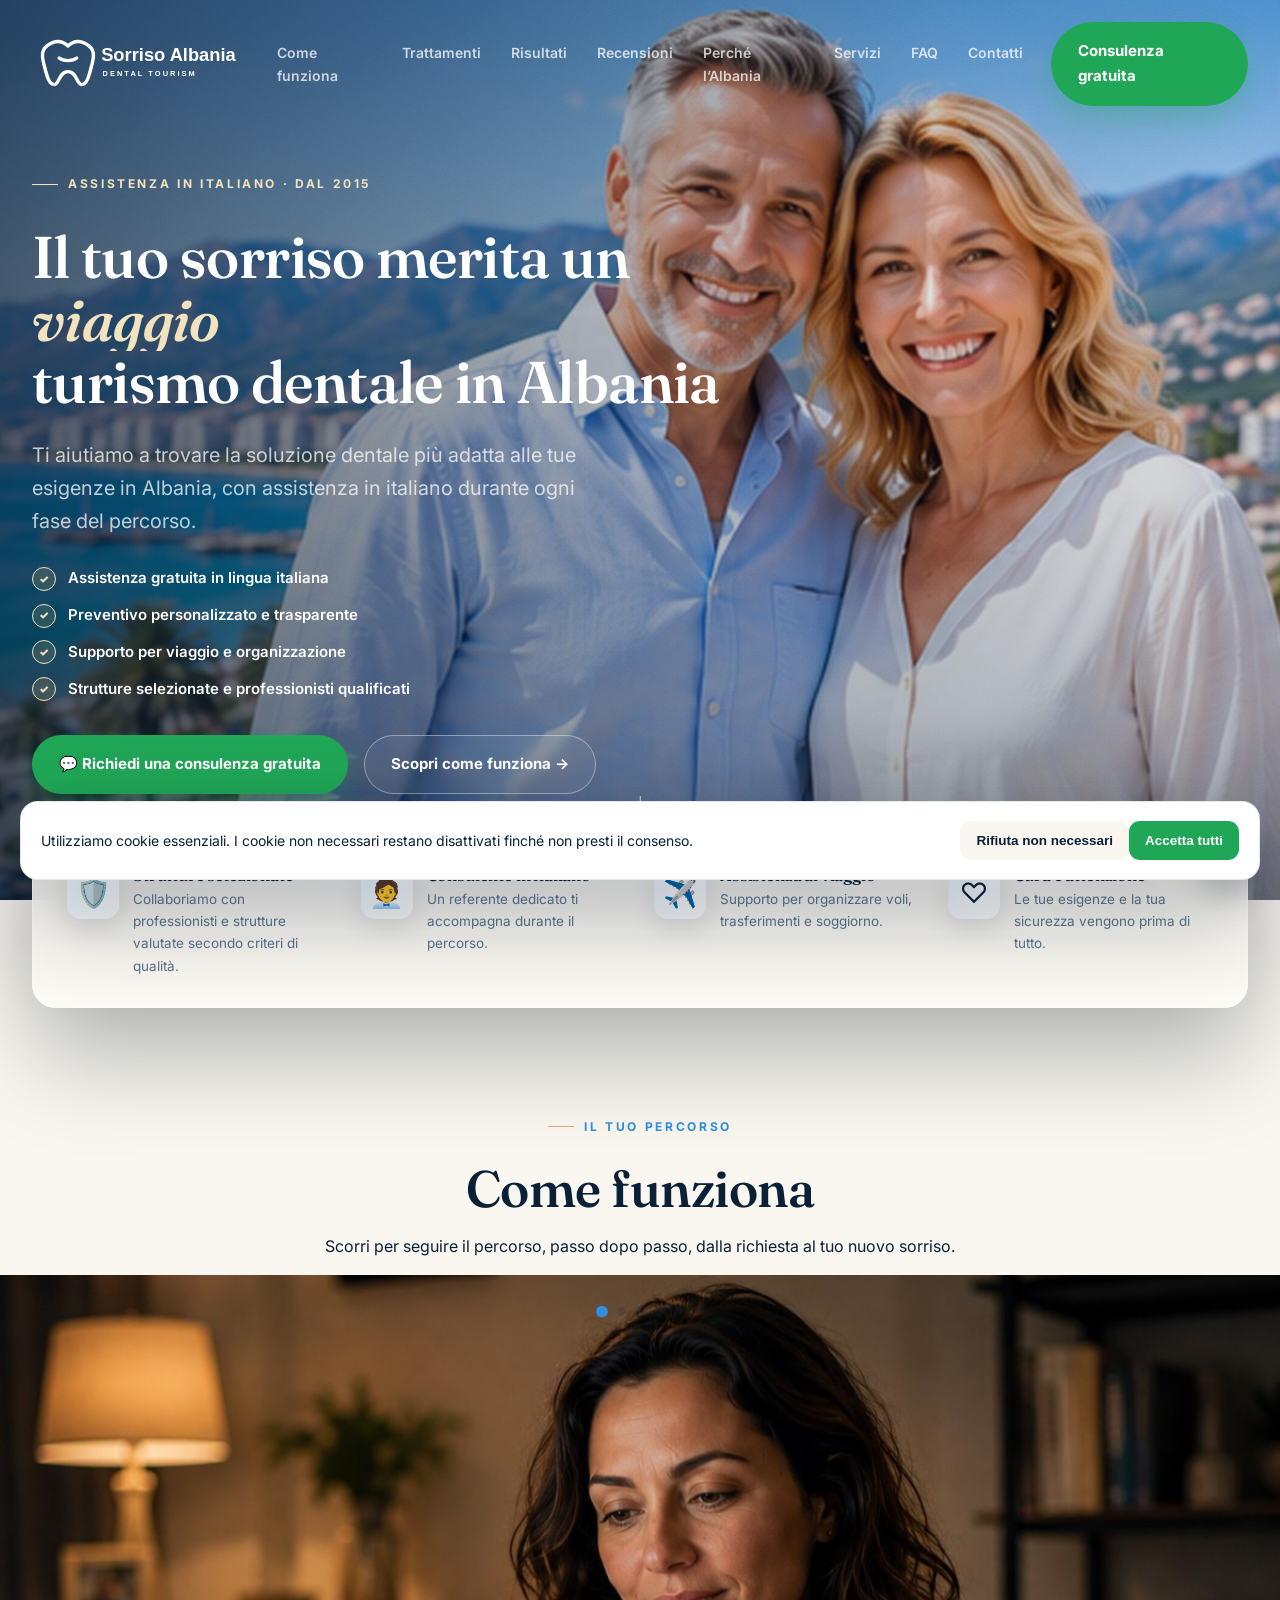
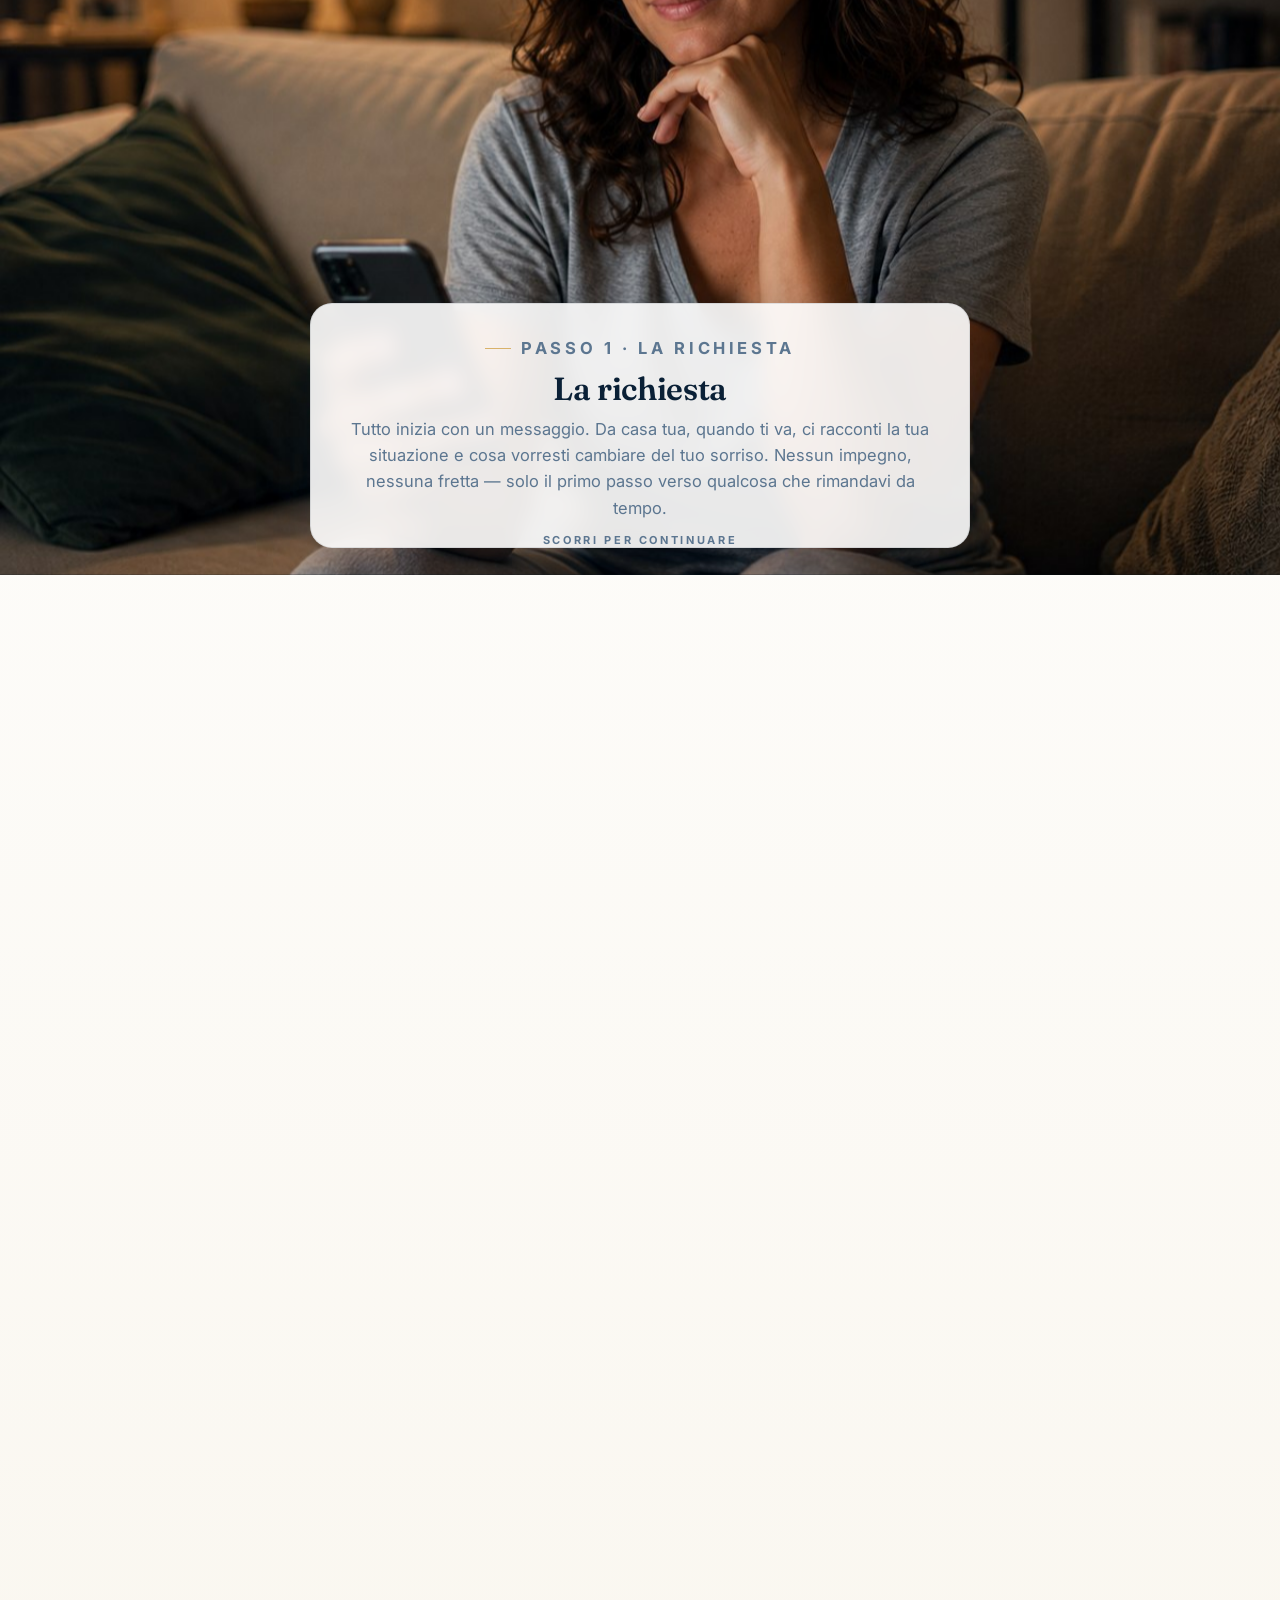
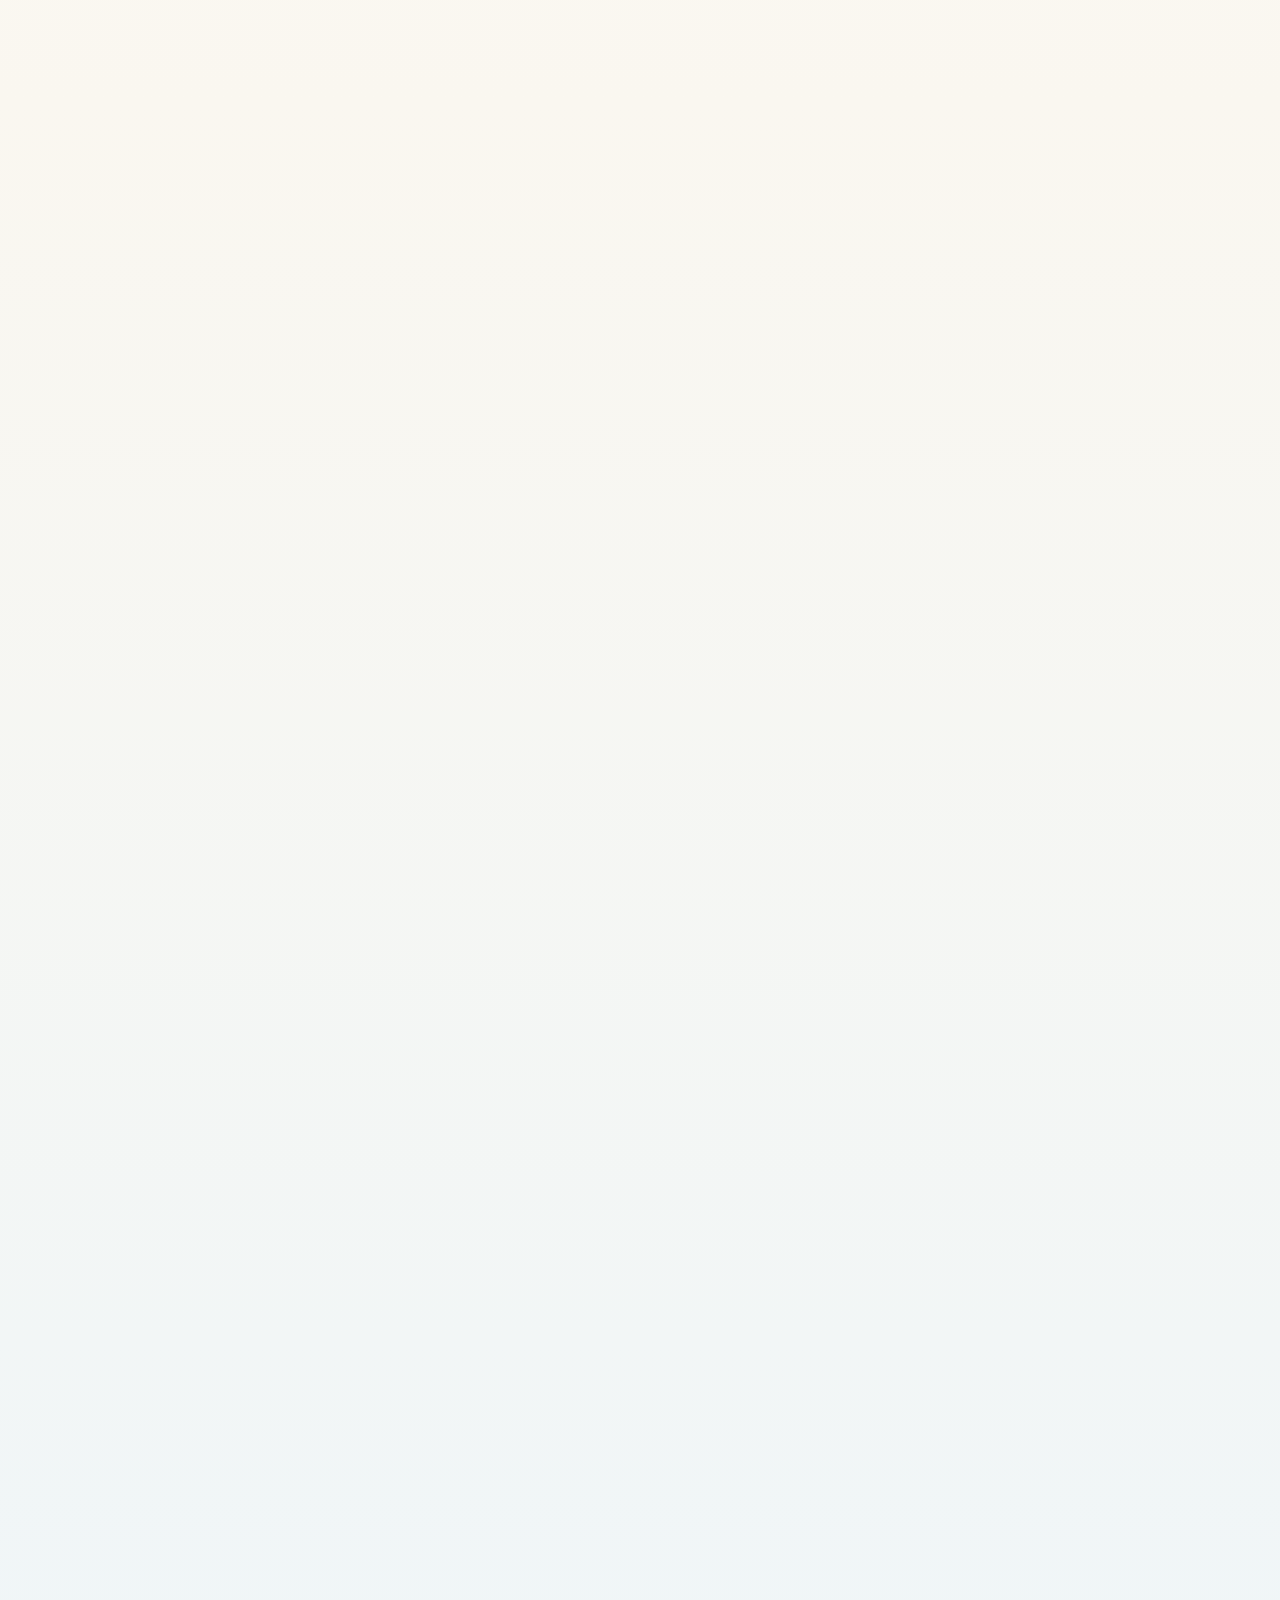
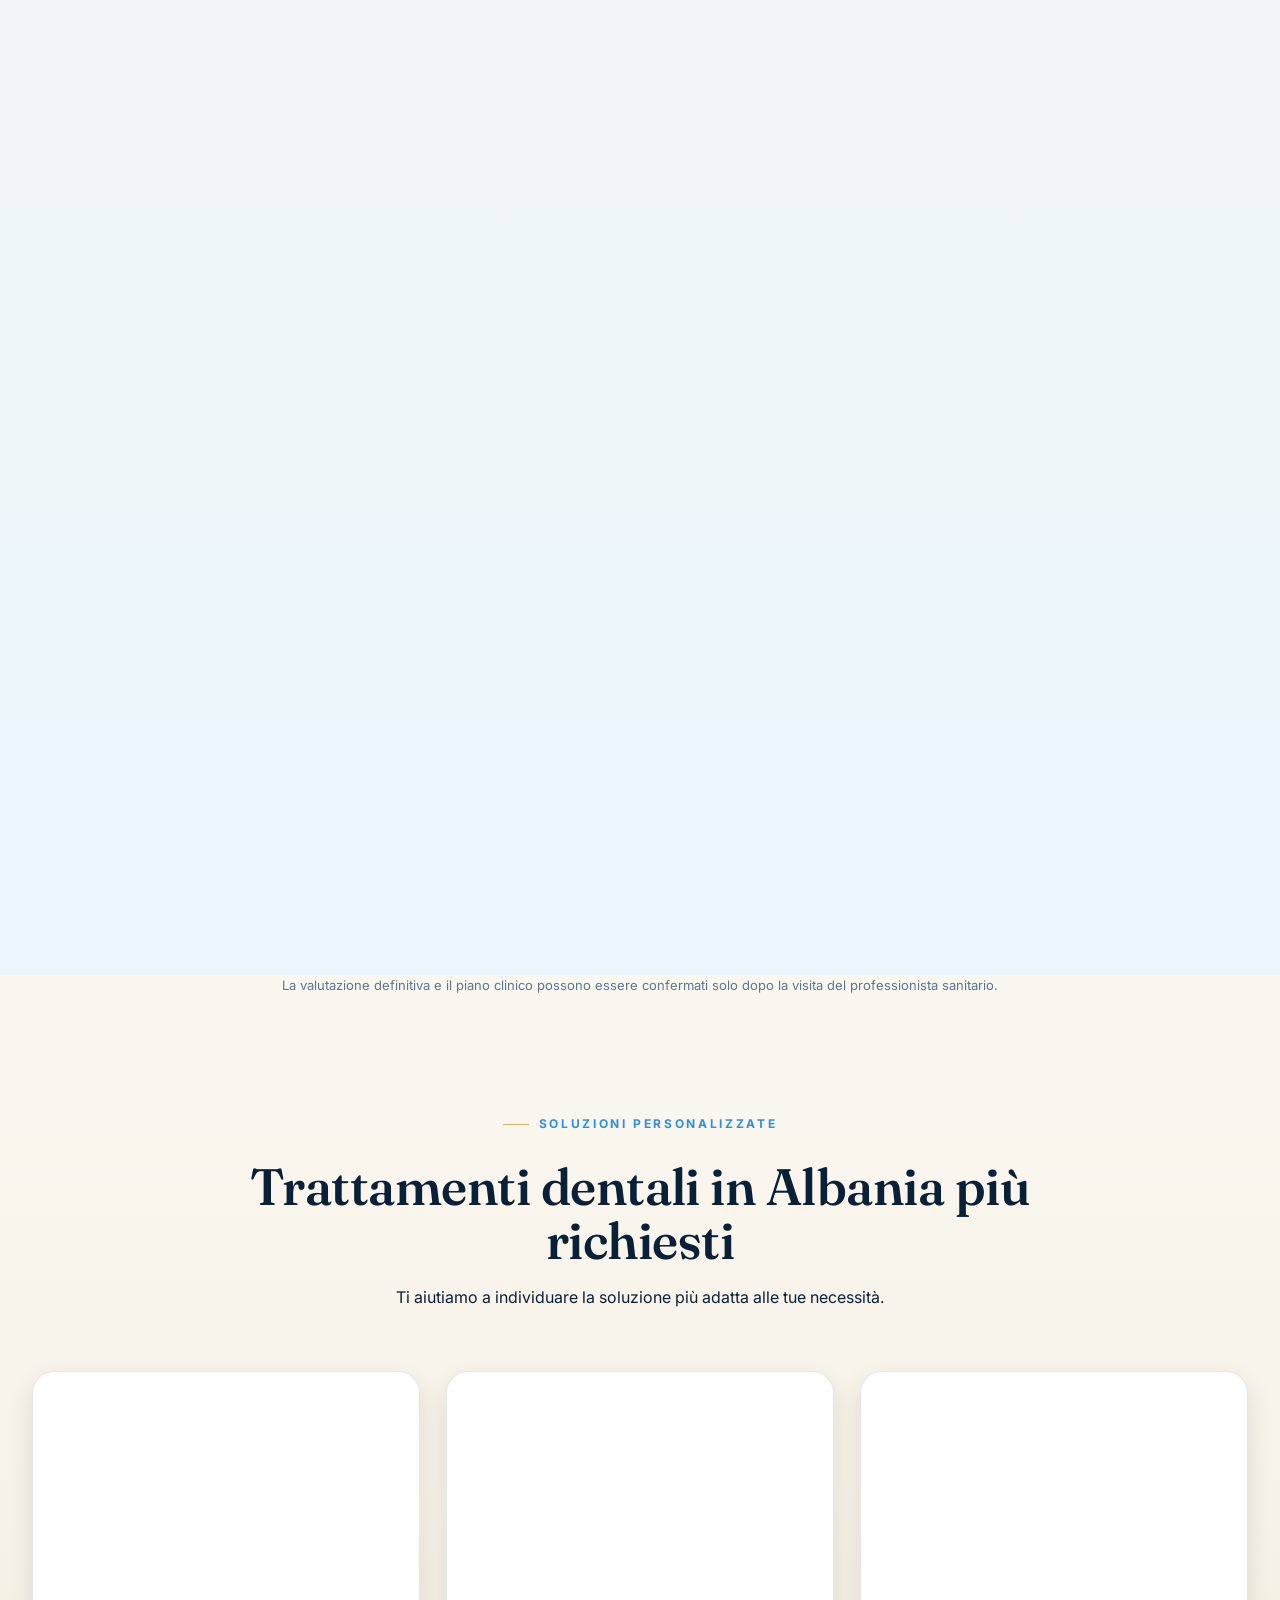
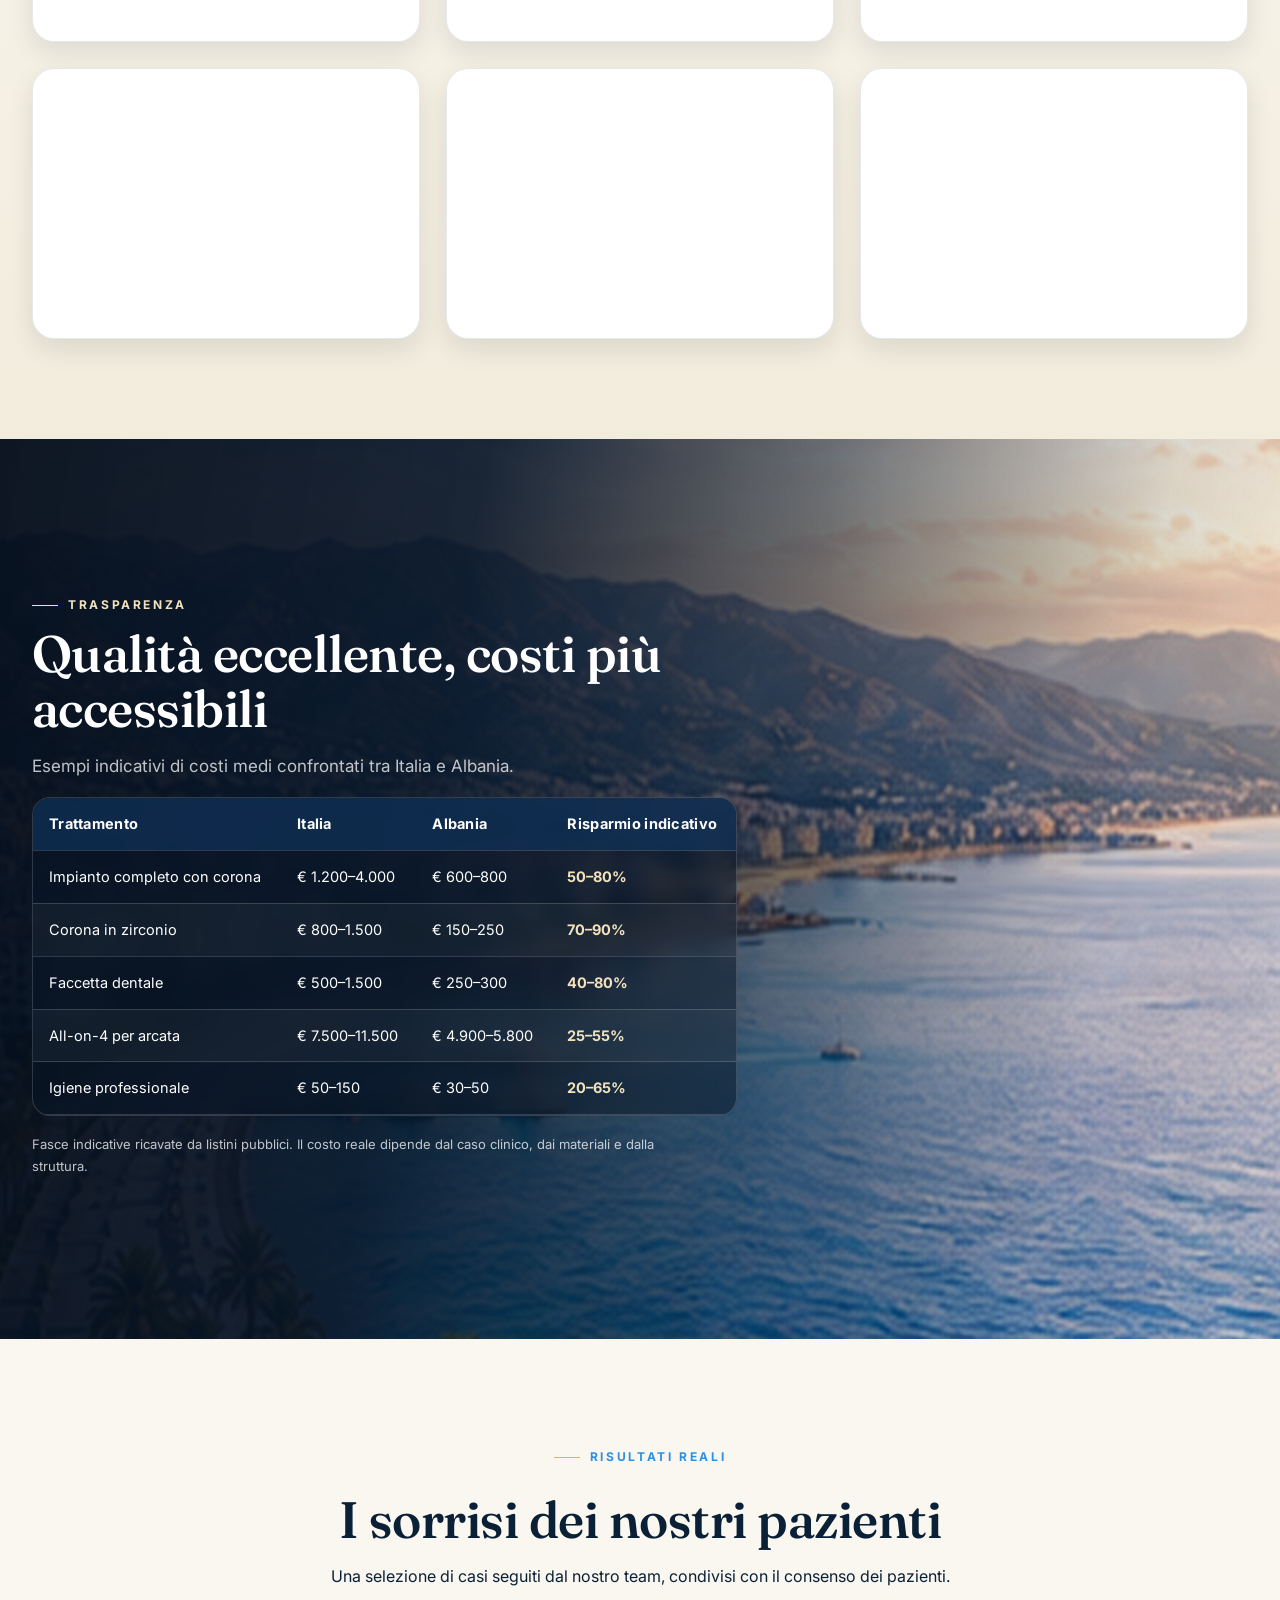
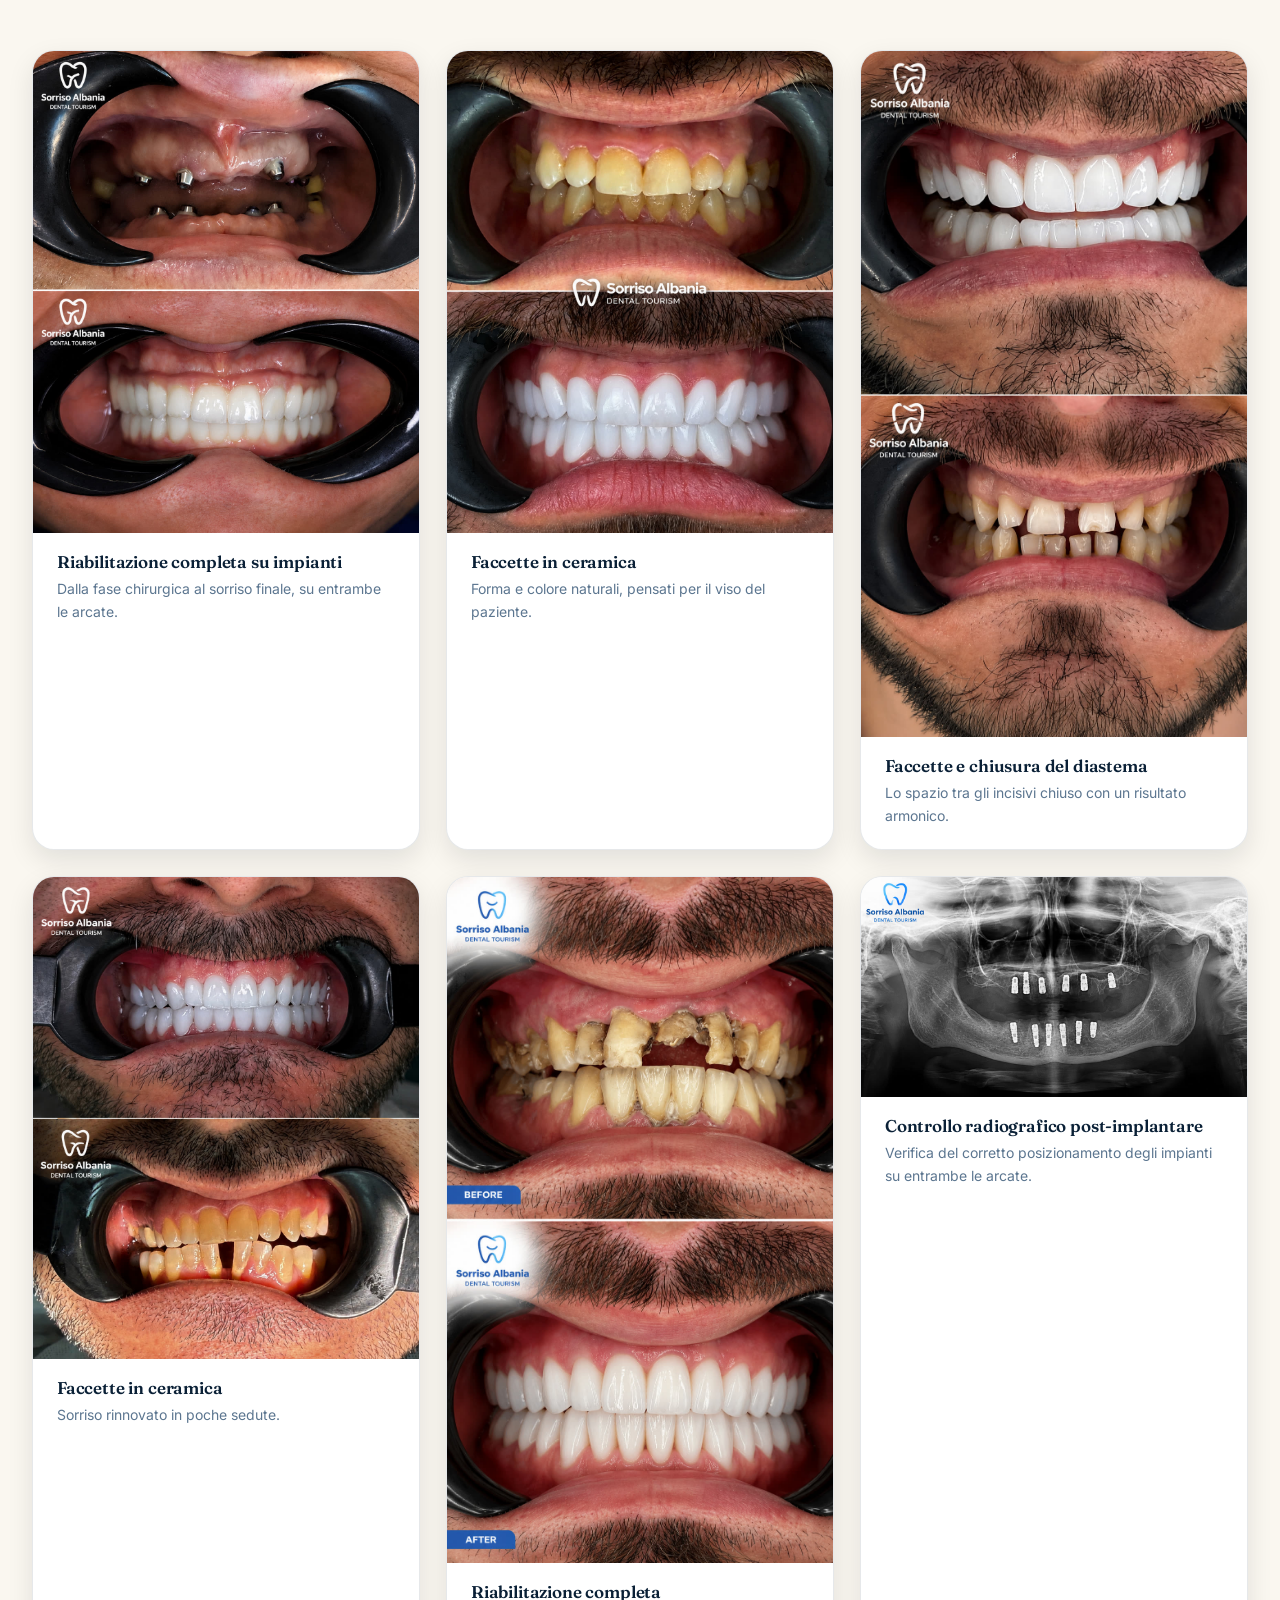
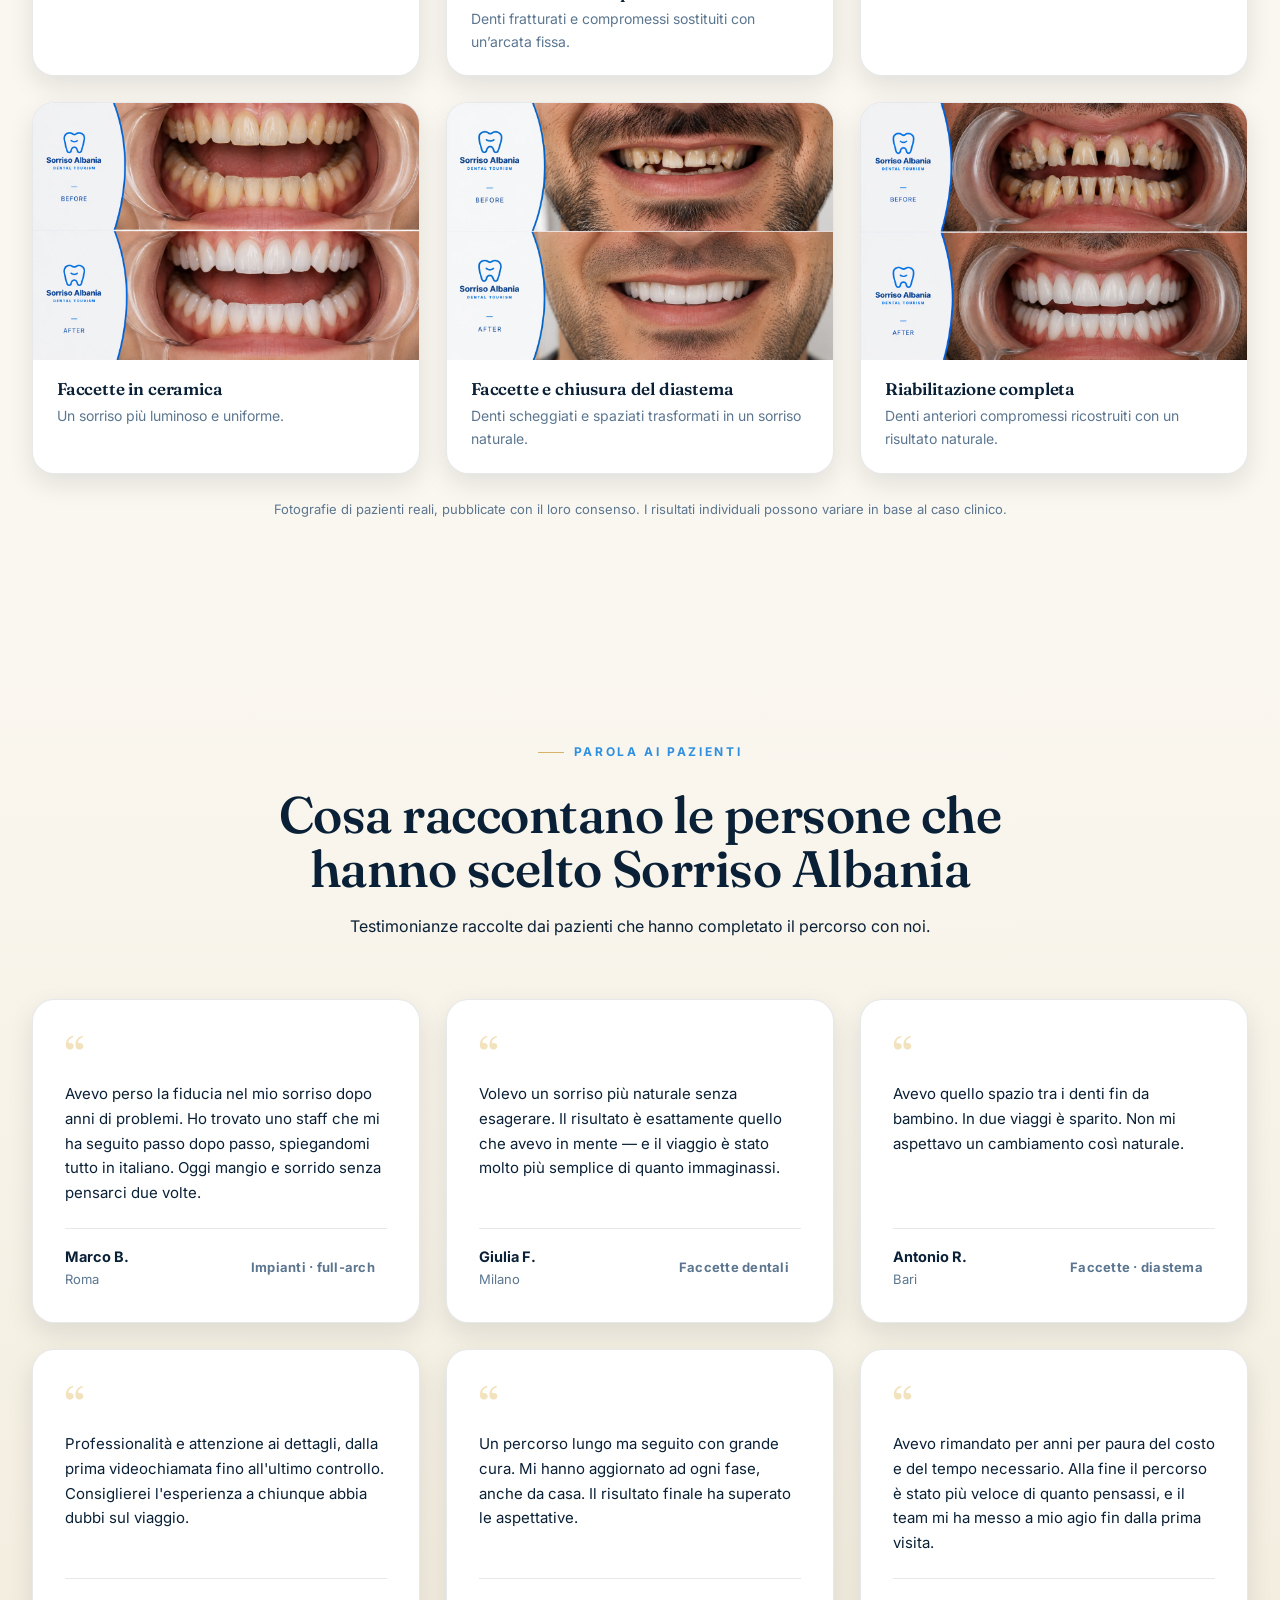
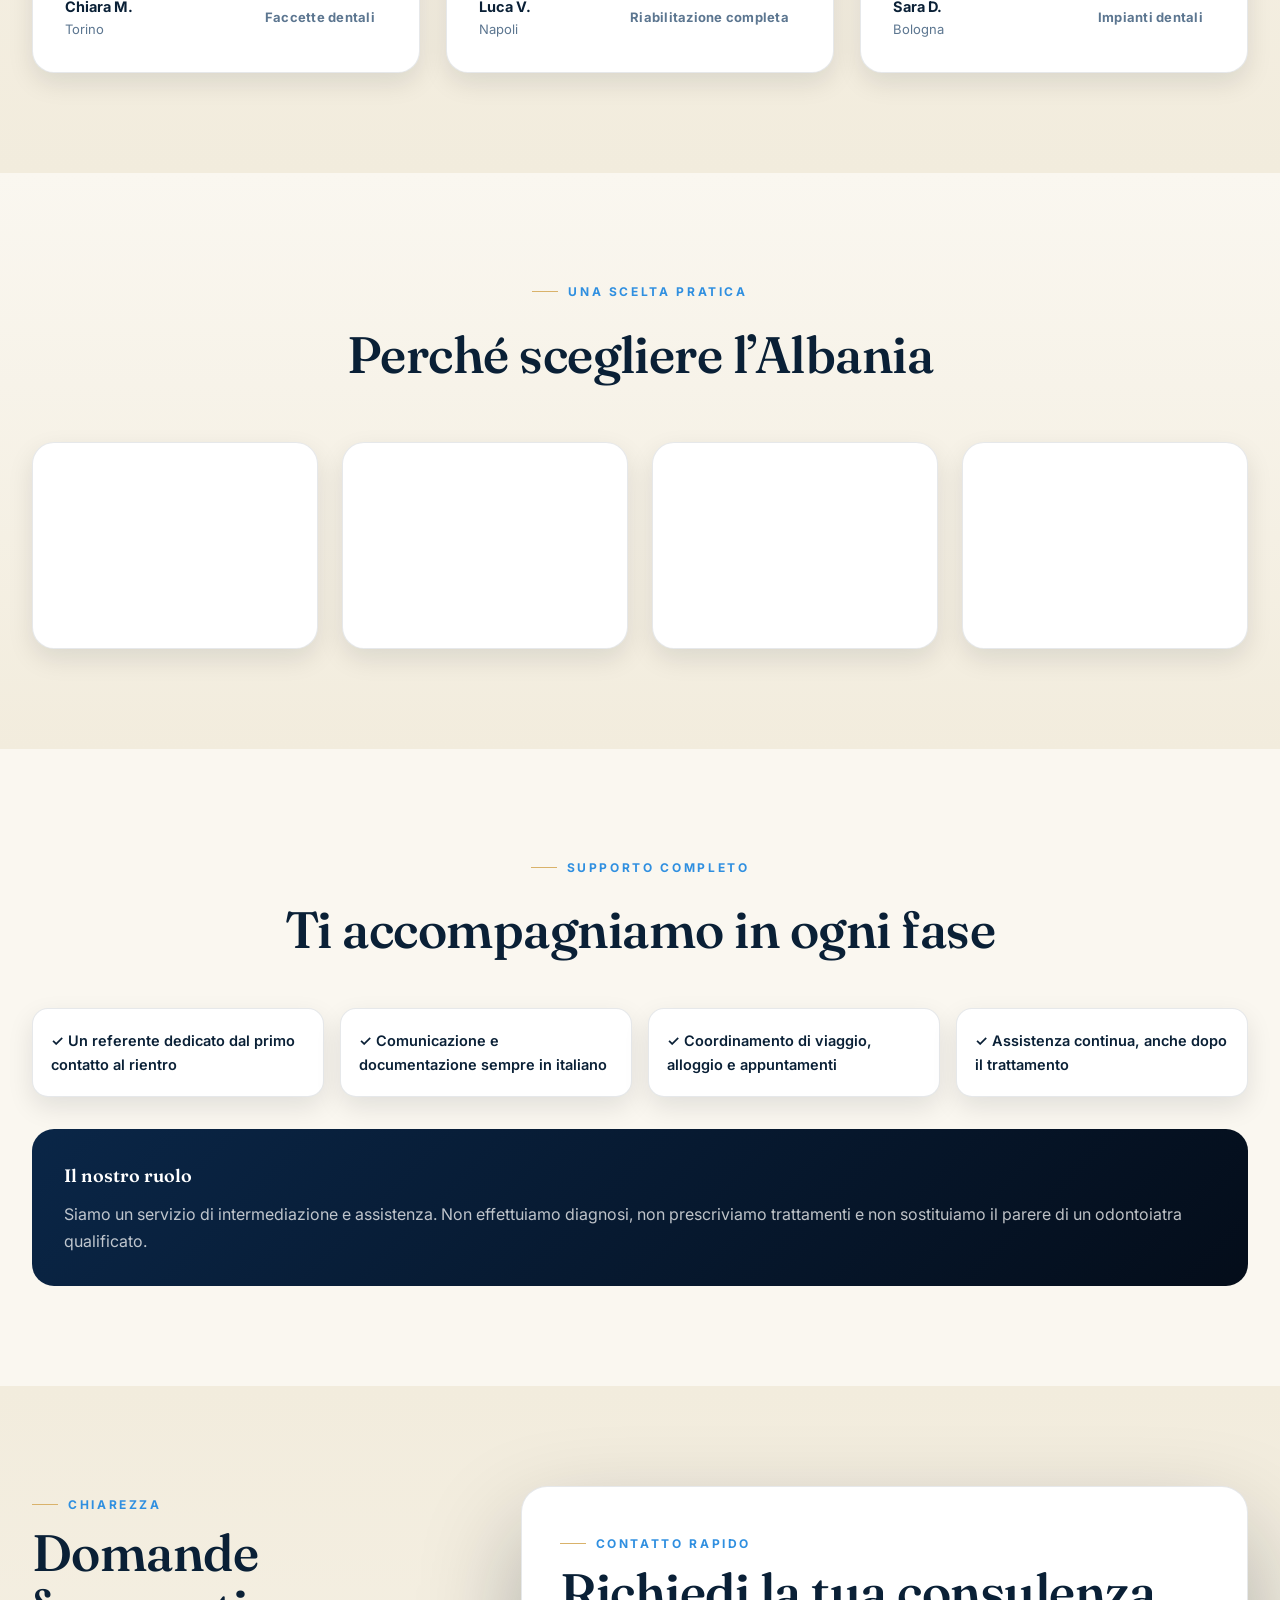
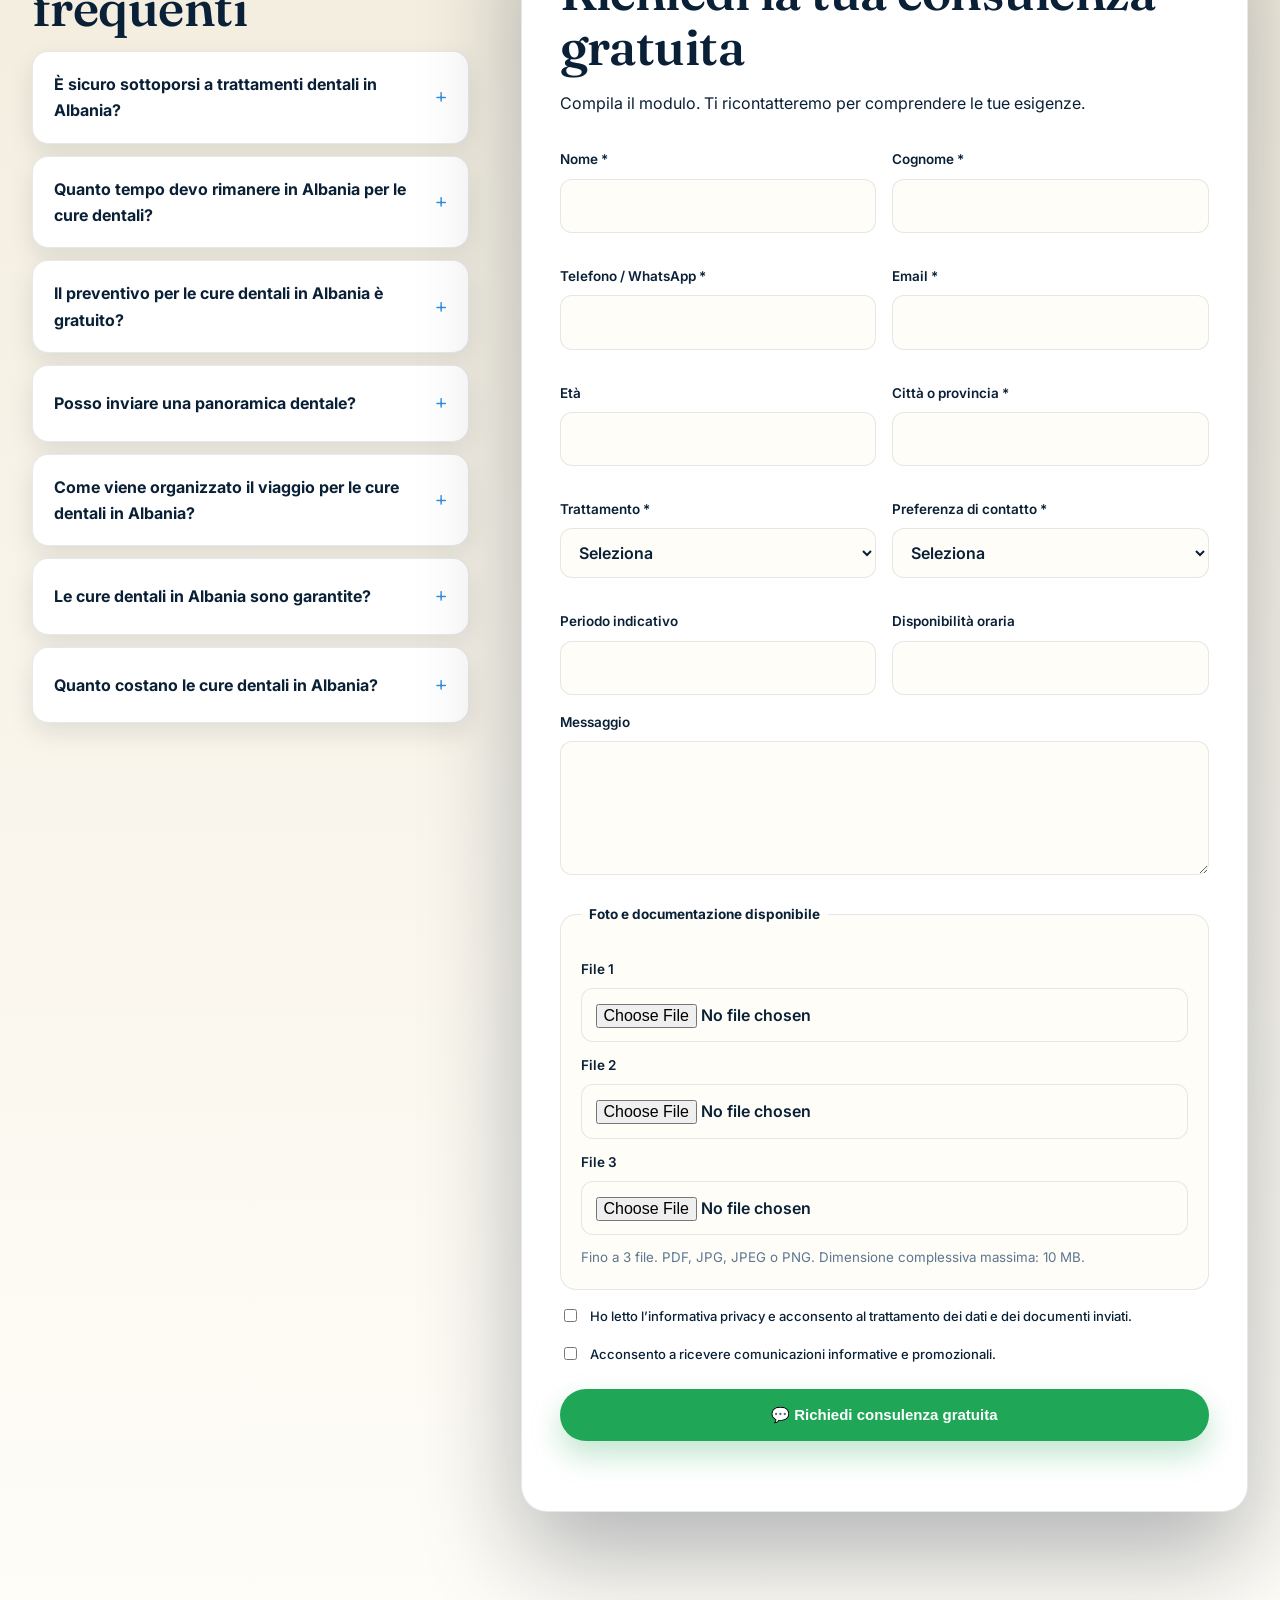
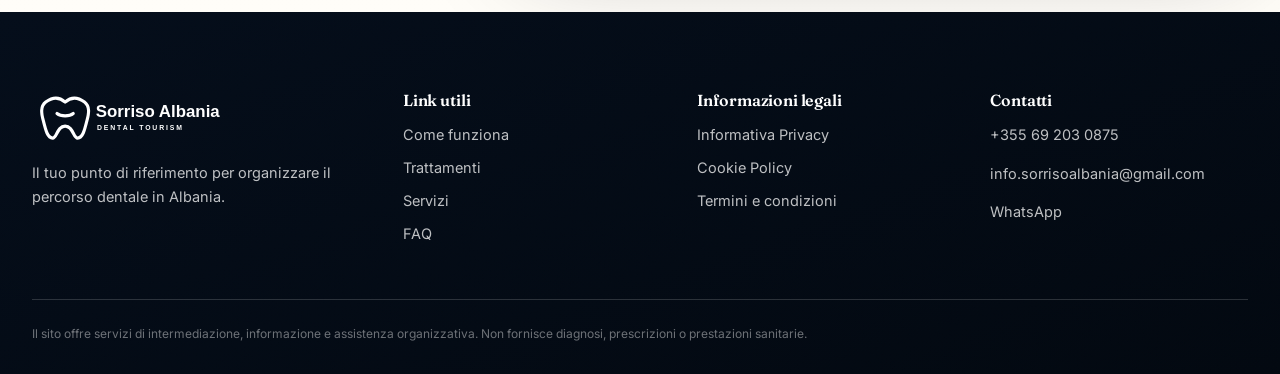
==== commit 7b8d8970: "Fix photo/text mismatch and tighten redundant Servizi section - Step 2 caption said "consulenza vide" ====
--- a/index.html
+++ b/index.html
@@ -175,7 +175,7 @@
             <!-- BEAT 0 — La richiesta -->
             <div class="journey-caption" data-scene="0"><p class="eyebrow">Passo 1 · La richiesta</p><h3>La richiesta</h3><p>Tutto inizia con un messaggio. Da casa tua, quando ti va, ci racconti la tua situazione e cosa vorresti cambiare del tuo sorriso. Nessun impegno, nessuna fretta — solo il primo passo verso qualcosa che rimandavi da tempo.</p></div>
             <!-- BEAT 1 — La risposta -->
-            <div class="journey-caption" data-scene="1"><p class="eyebrow">Passo 2 · La risposta</p><h3>La risposta</h3><p>Un nostro specialista ti richiama per una consulenza video gratuita. Guardiamo insieme la tua situazione, rispondiamo a ogni dubbio e costruiamo un piano su misura, con tempi e costi chiari fin da subito — tutto in italiano.</p></div>
+            <div class="journey-caption" data-scene="1"><p class="eyebrow">Passo 2 · La risposta</p><h3>La risposta</h3><p>Un nostro specialista ti richiama per una consulenza telefonica gratuita. Guardiamo insieme la tua situazione, rispondiamo a ogni dubbio e costruiamo un piano su misura, con tempi e costi chiari fin da subito — tutto in italiano.</p></div>
             <!-- BEAT 2 — Il viaggio -->
             <div class="journey-caption" data-scene="2"><p class="eyebrow">Passo 3 · Il viaggio</p><h3>Il viaggio</h3><p>Organizziamo noi il tuo viaggio in Albania: dal volo al trasferimento fino in clinica, dall'alloggio all'assistenza in aeroporto. Tu pensa solo a partire, al resto pensiamo noi.</p></div>
             <!-- BEAT 3 — La cura -->
@@ -198,7 +198,7 @@
           </article>
           <article class="card step-card" data-reveal-item>
             <div class="step-media"><span class="number">2</span><img src="assets/images/journey-photos/scene-2-risposta.jpg" alt="Donna al telefono davanti al computer durante una consulenza video" loading="lazy" width="1200" height="960"></div>
-            <div class="step-body"><h3>La risposta</h3><p>Un nostro specialista ti richiama per una consulenza video gratuita. Guardiamo insieme la tua situazione, rispondiamo a ogni dubbio e costruiamo un piano su misura, con tempi e costi chiari fin da subito — tutto in italiano.</p></div>
+            <div class="step-body"><h3>La risposta</h3><p>Un nostro specialista ti richiama per una consulenza telefonica gratuita. Guardiamo insieme la tua situazione, rispondiamo a ogni dubbio e costruiamo un piano su misura, con tempi e costi chiari fin da subito — tutto in italiano.</p></div>
           </article>
           <article class="card step-card" data-reveal-item>
             <div class="step-media"><span class="number">3</span><img src="assets/images/journey-photos/scene-3-viaggio.jpg" alt="Donna con valigia in aeroporto, tabellone partenze sullo sfondo" loading="lazy" width="1200" height="960"></div>
@@ -433,14 +433,10 @@
           <h2>Ti accompagniamo in ogni fase</h2>
         </header>
         <div class="services-grid" data-reveal-group>
-          <div data-reveal-item>✓ Raccolta iniziale delle informazioni</div>
-          <div data-reveal-item>✓ Valutazione della documentazione</div>
-          <div data-reveal-item>✓ Ricerca della soluzione più adatta</div>
-          <div data-reveal-item>✓ Comunicazione in italiano</div>
-          <div data-reveal-item>✓ Coordinamento degli appuntamenti</div>
-          <div data-reveal-item>✓ Supporto per viaggio e soggiorno</div>
-          <div data-reveal-item>✓ Assistenza durante la permanenza</div>
-          <div data-reveal-item>✓ Supporto informativo dopo il rientro</div>
+          <div data-reveal-item>✓ Un referente dedicato dal primo contatto al rientro</div>
+          <div data-reveal-item>✓ Comunicazione e documentazione sempre in italiano</div>
+          <div data-reveal-item>✓ Coordinamento di viaggio, alloggio e appuntamenti</div>
+          <div data-reveal-item>✓ Assistenza continua, anche dopo il trattamento</div>
         </div>
         <div class="role-box" data-reveal="rise"><strong>Il nostro ruolo</strong><p>Siamo un servizio di intermediazione e assistenza. Non effettuiamo diagnosi, non prescriviamo trattamenti e non sostituiamo il parere di un odontoiatra qualificato.</p></div>
       </div>
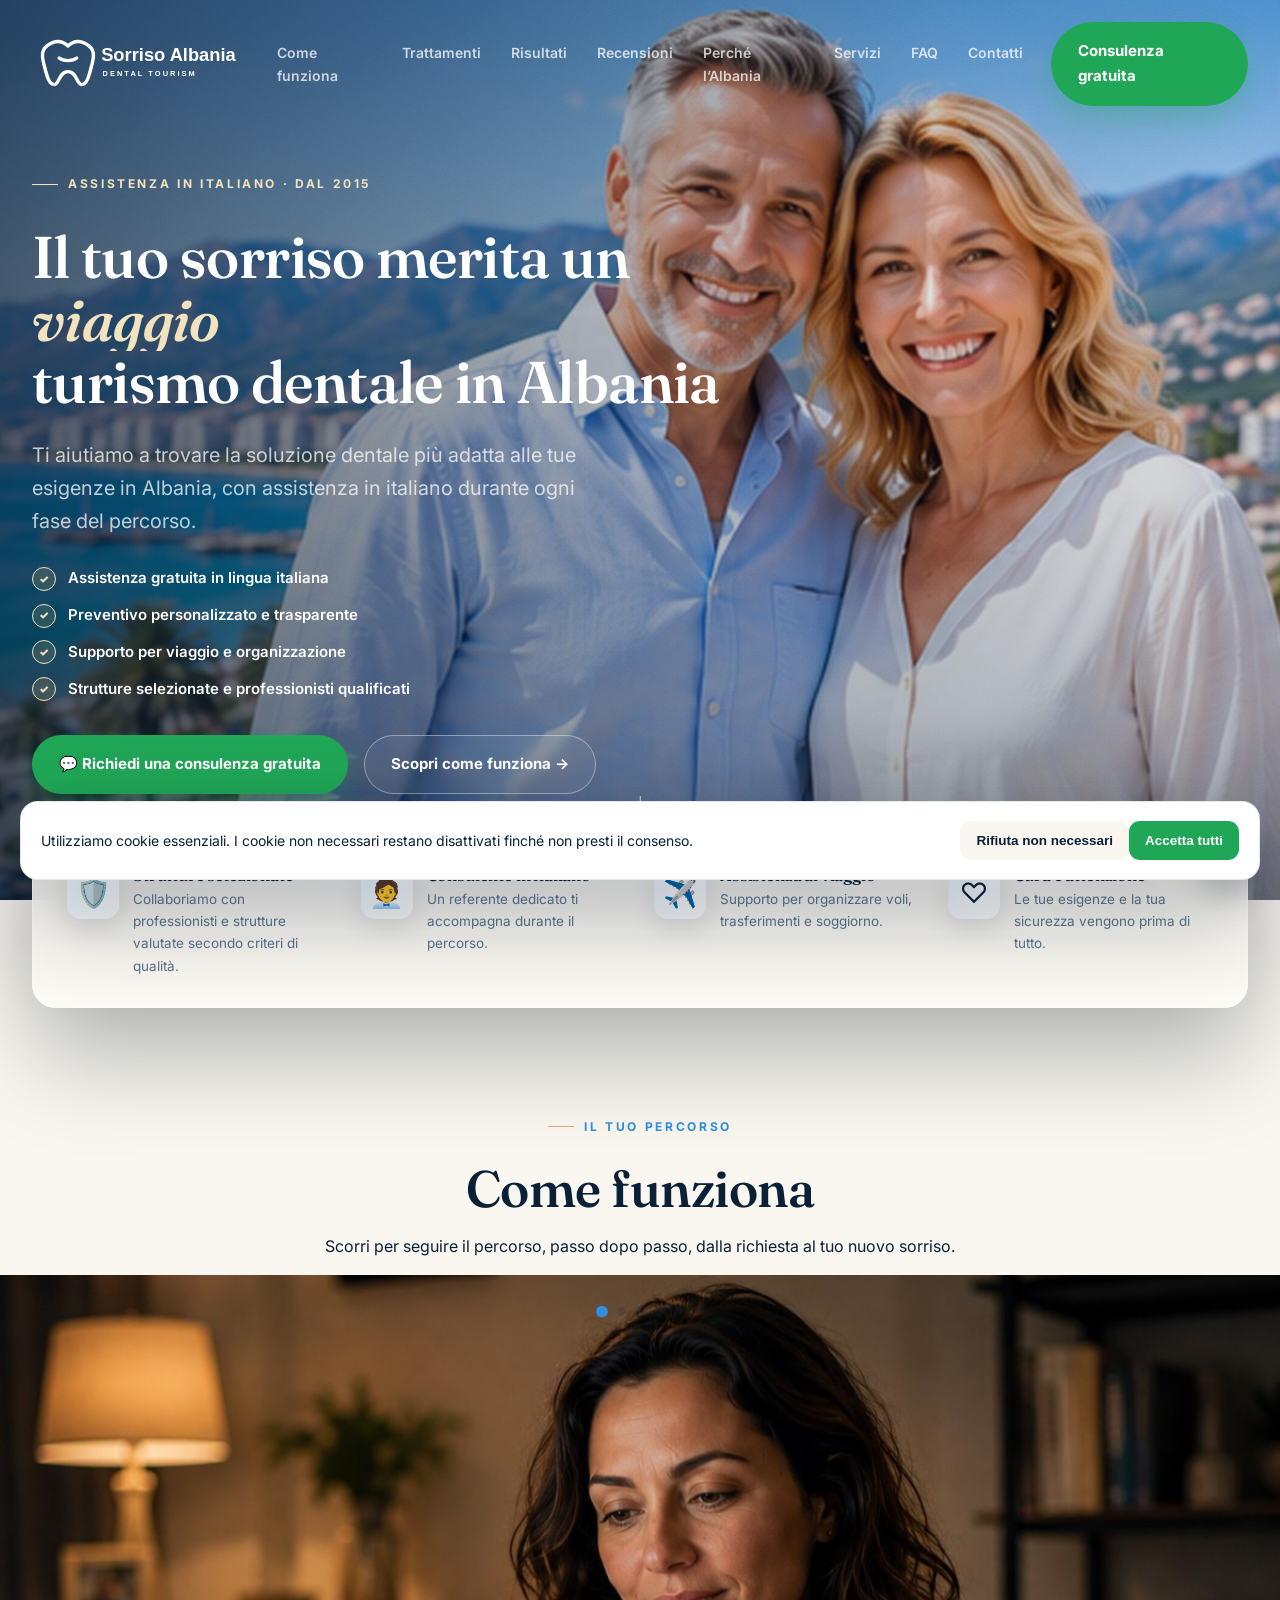
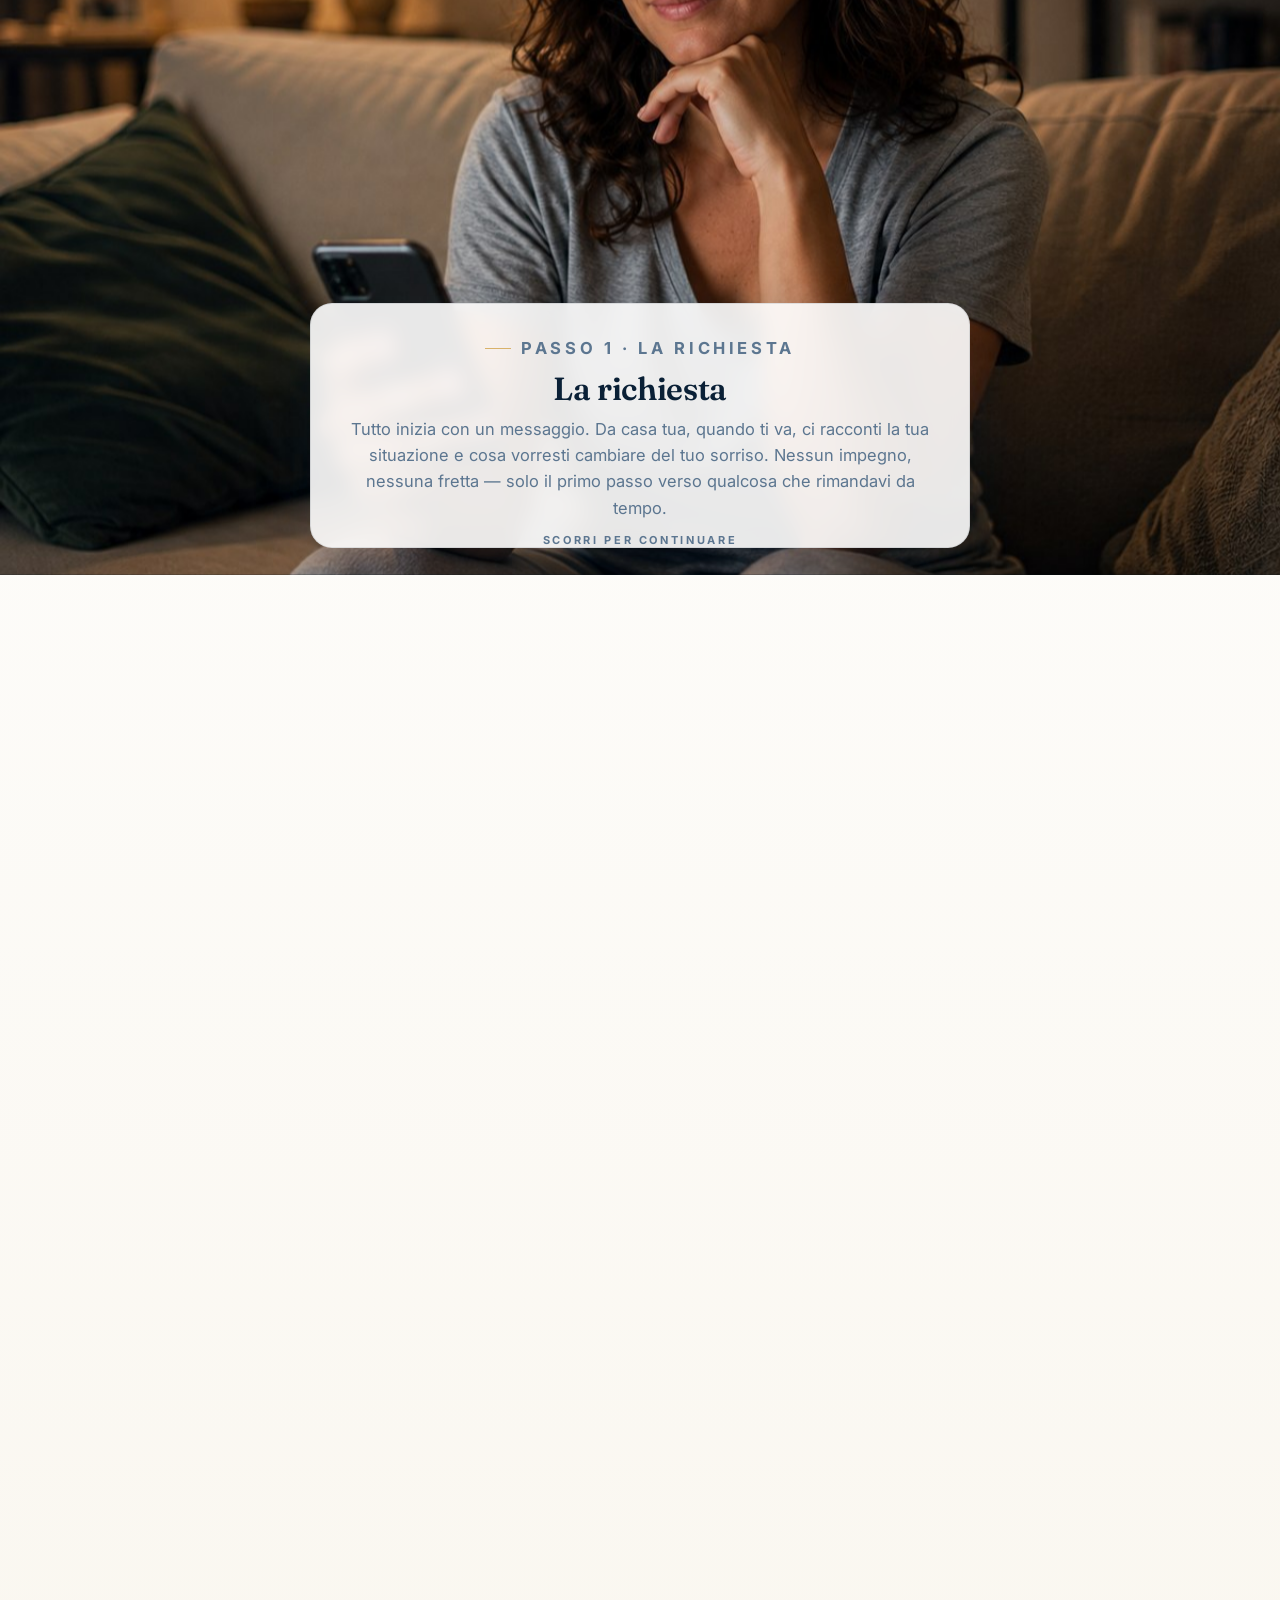
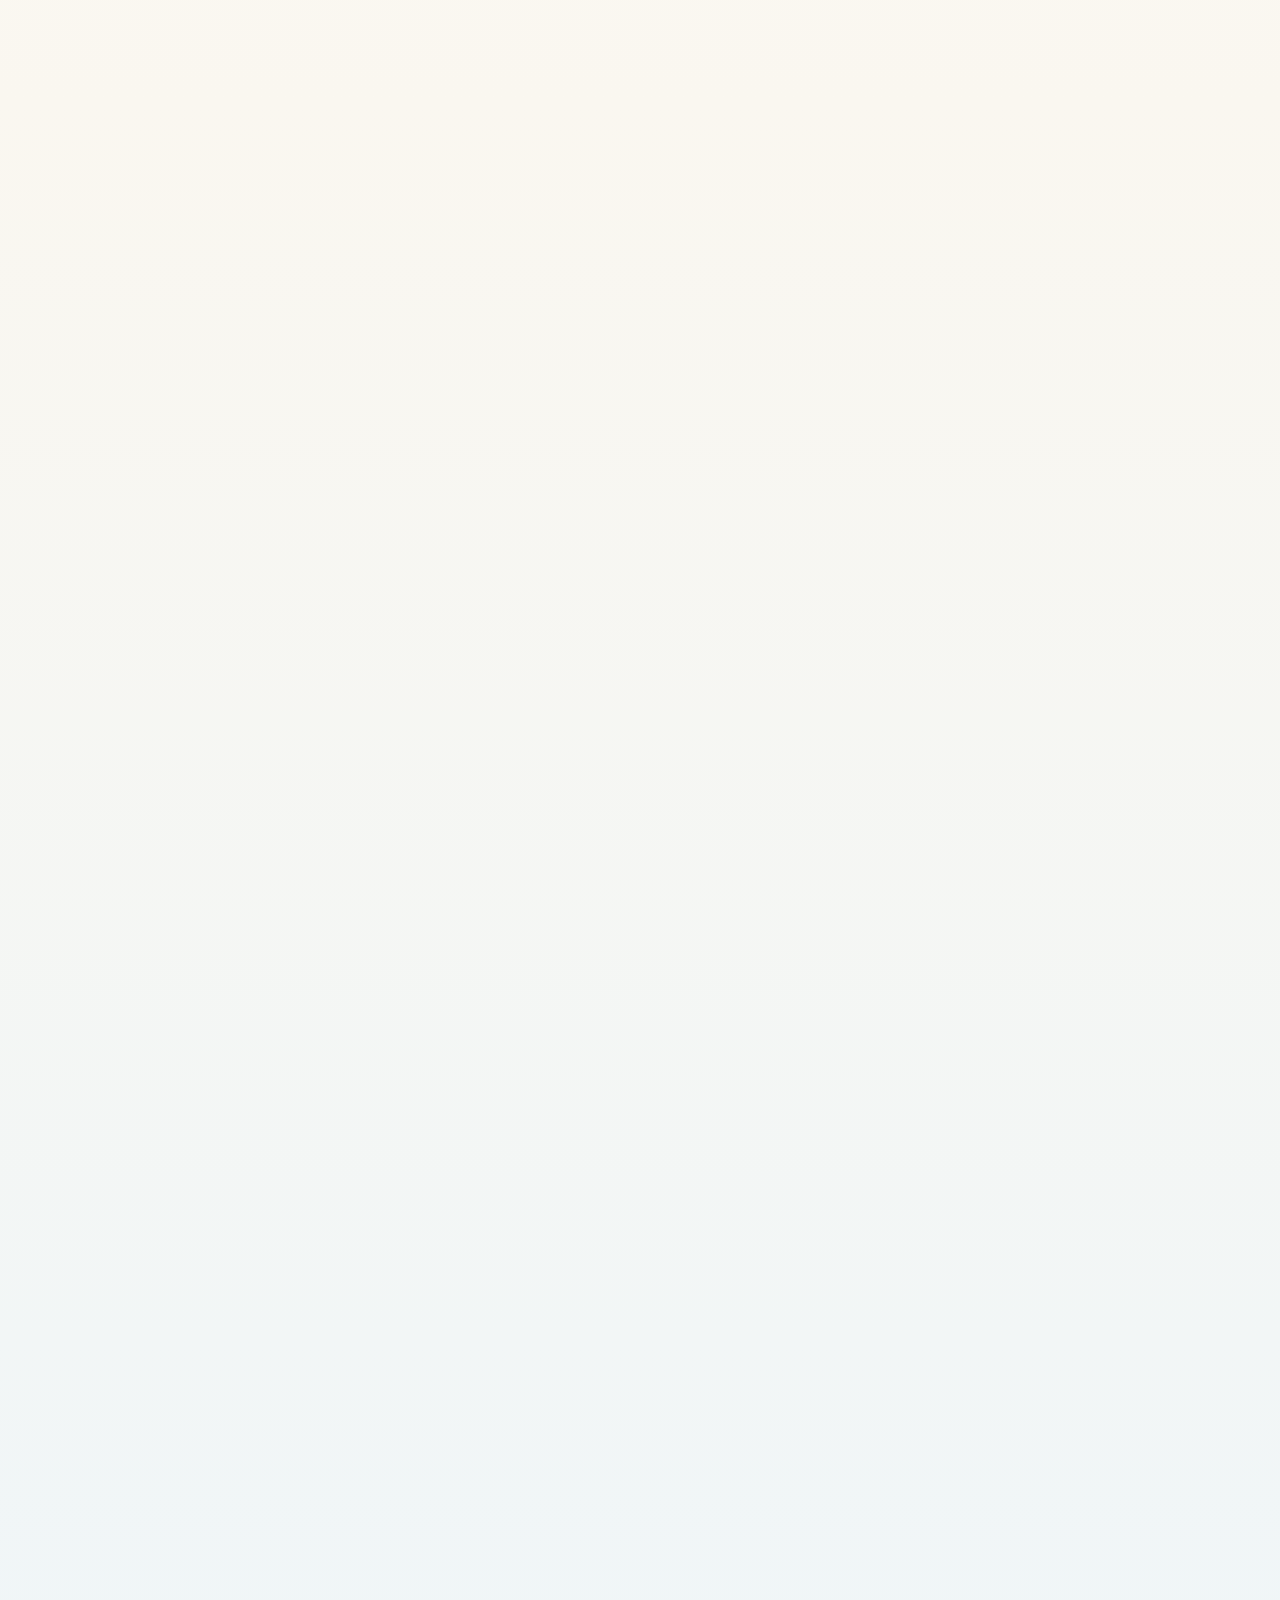
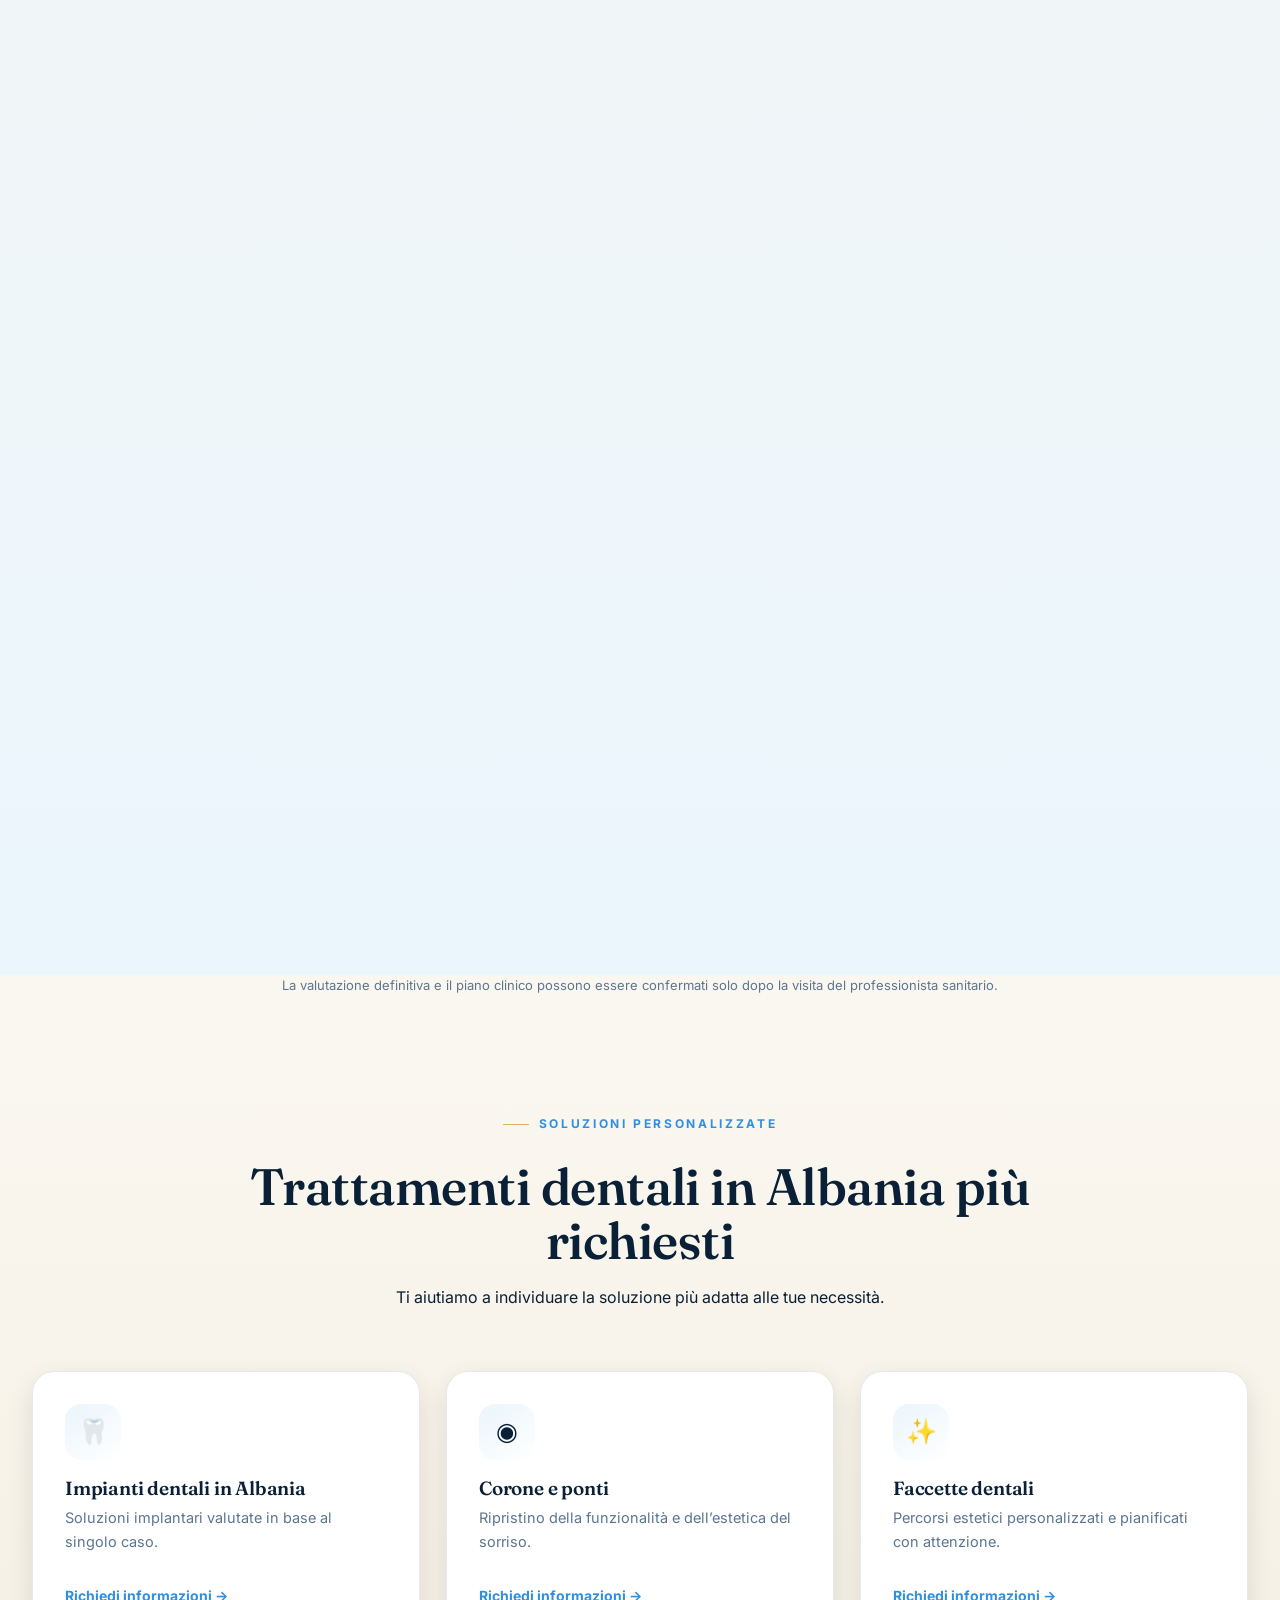
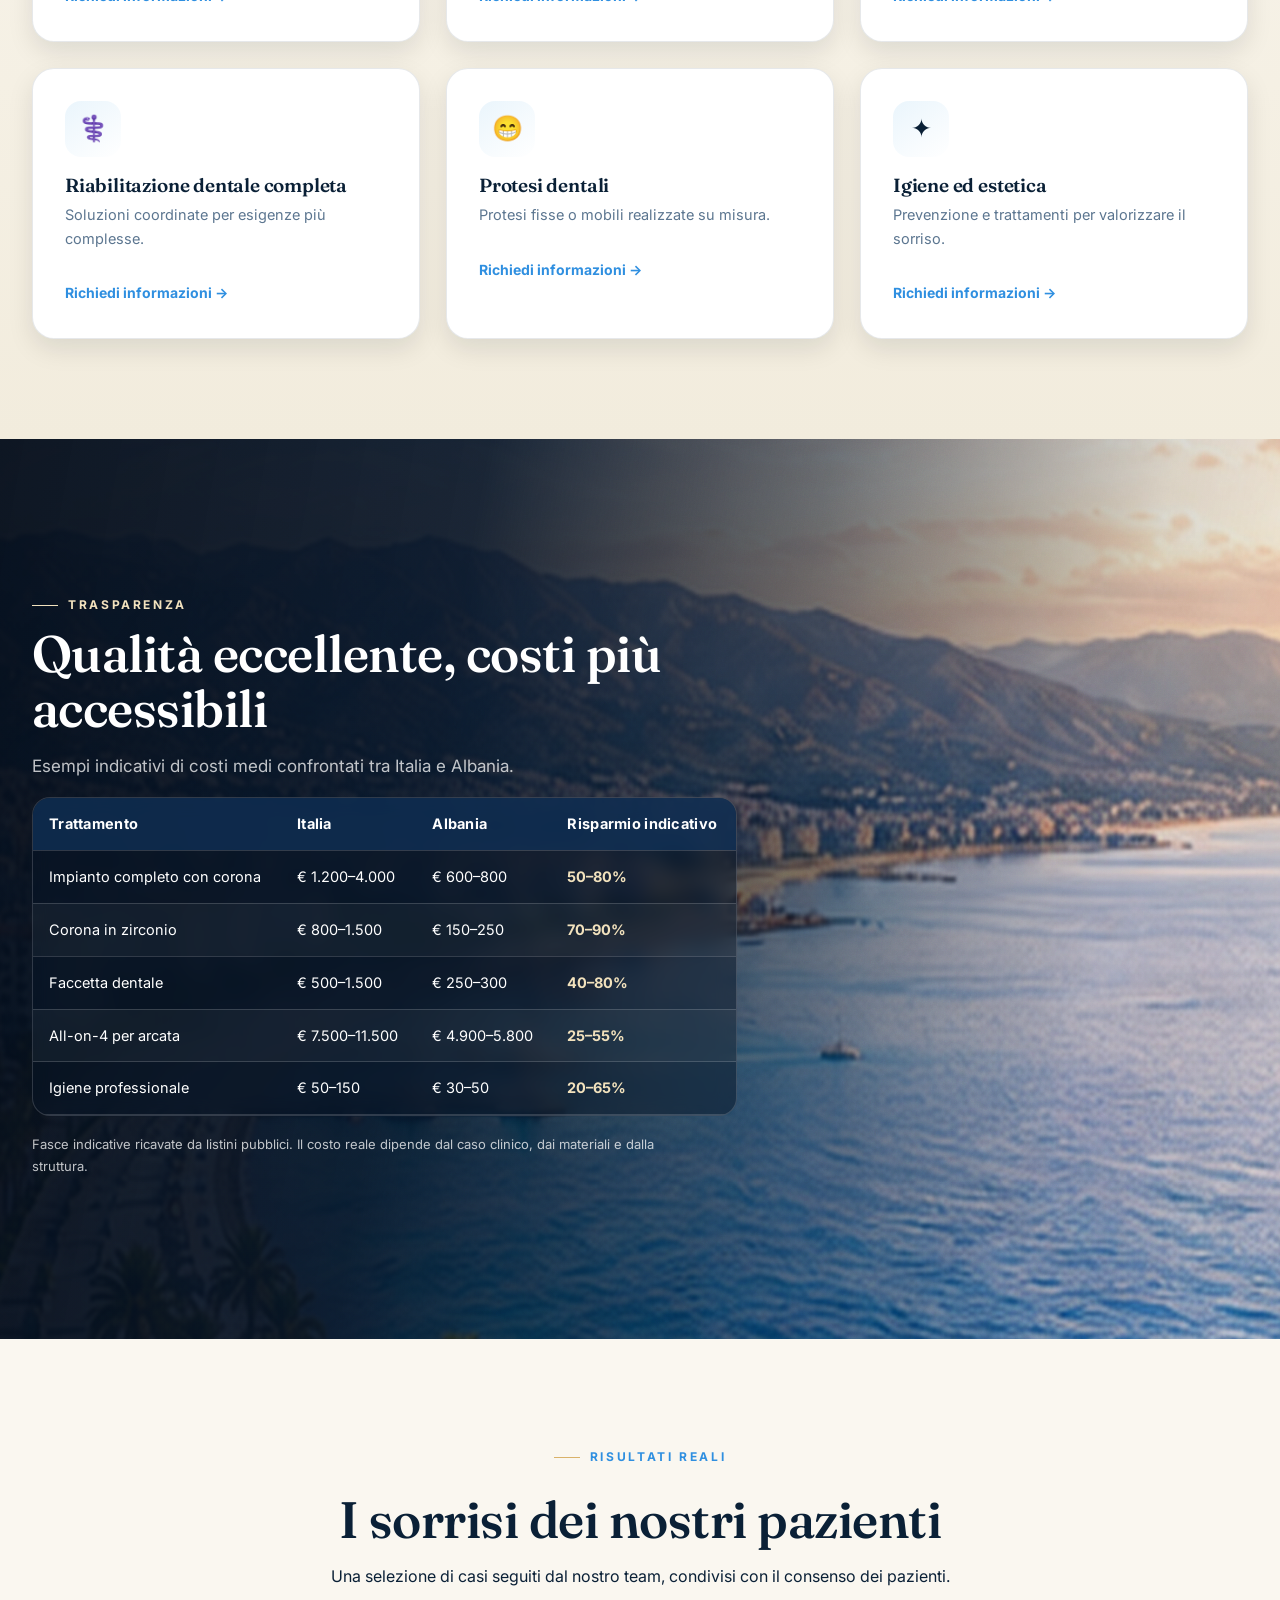
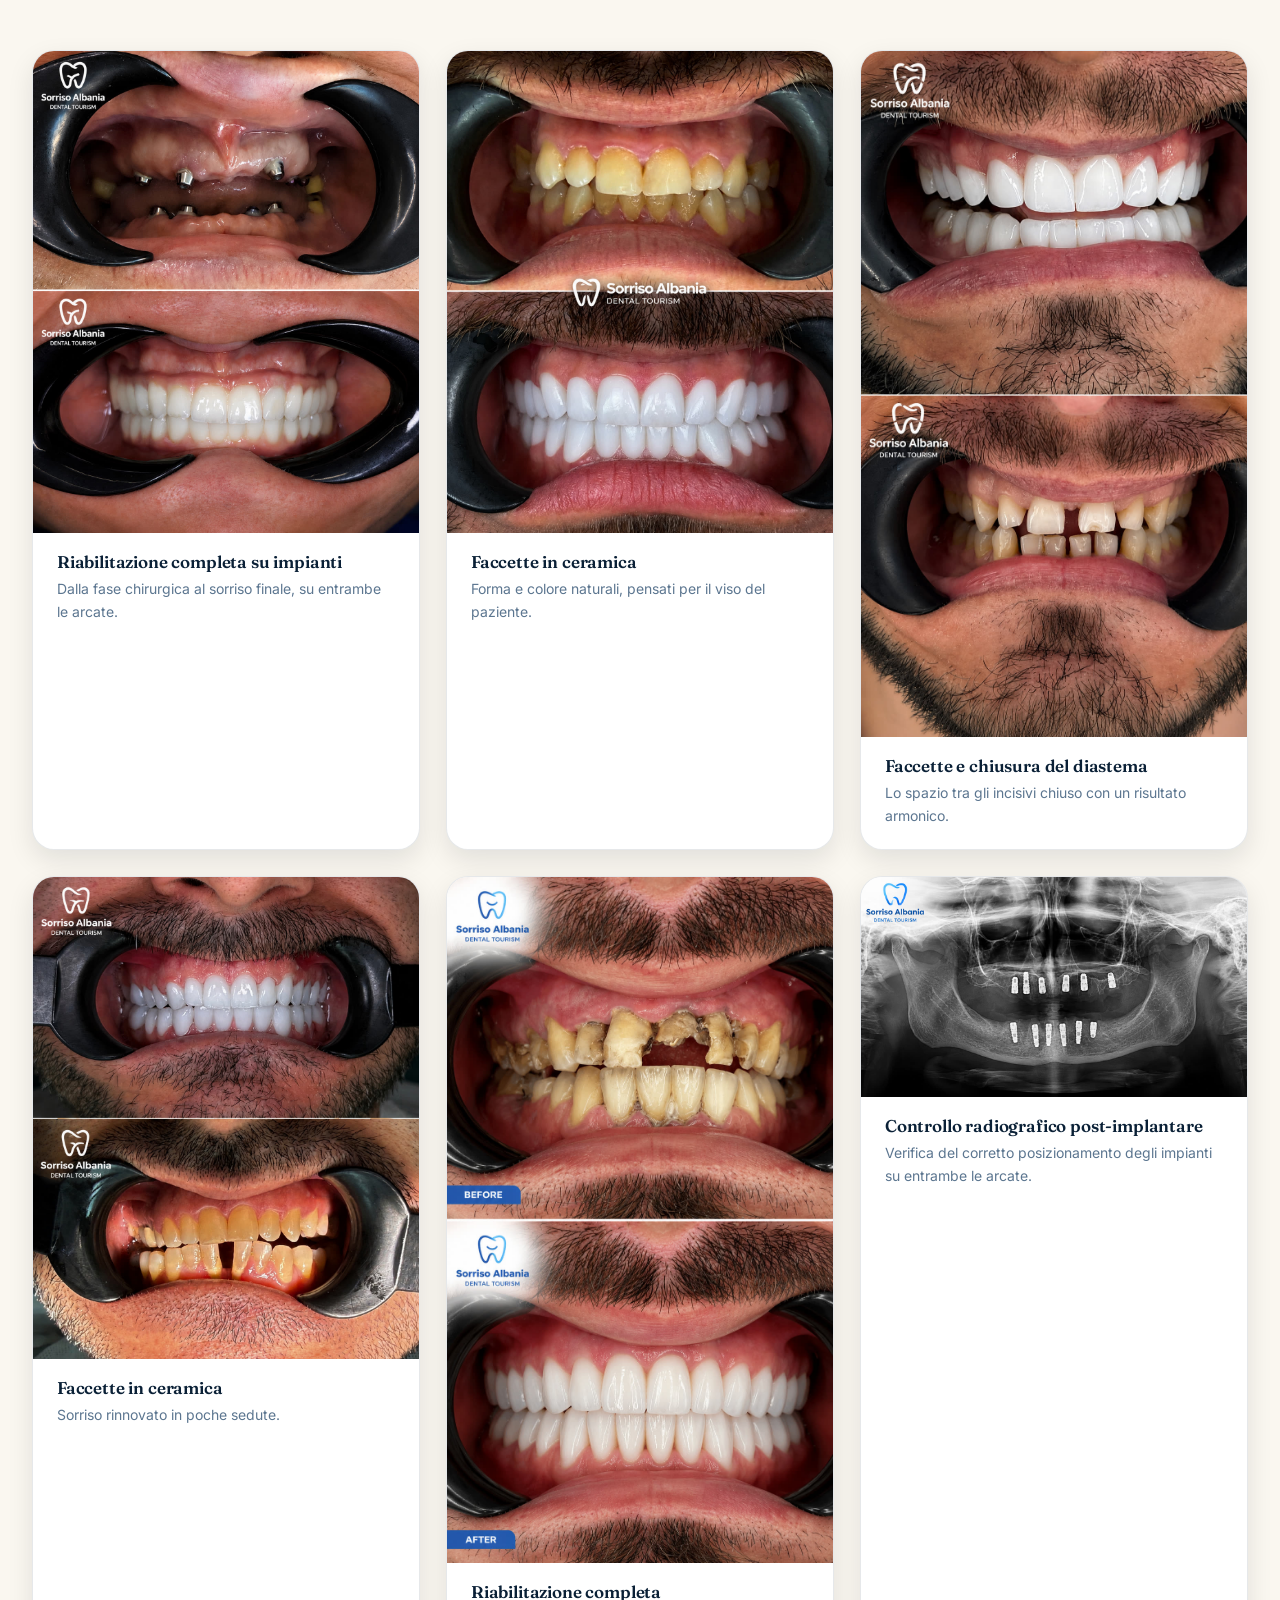
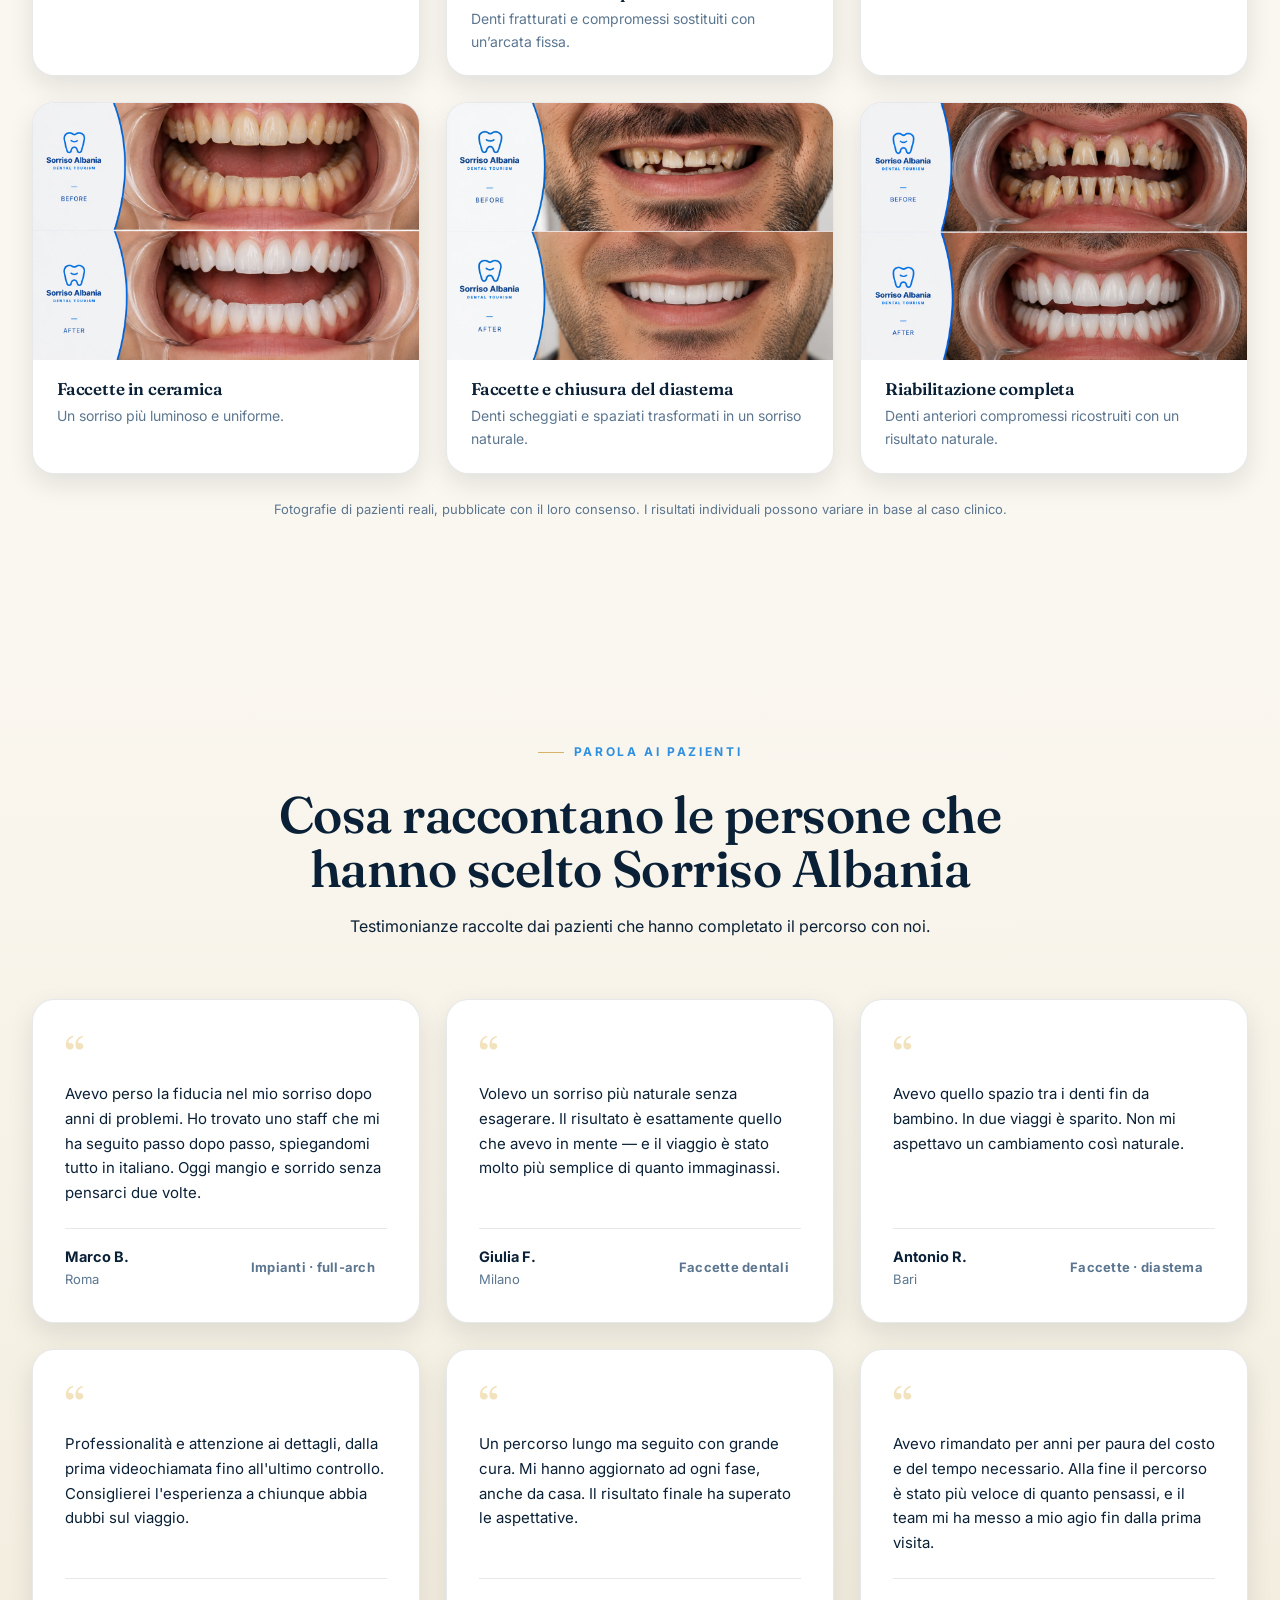
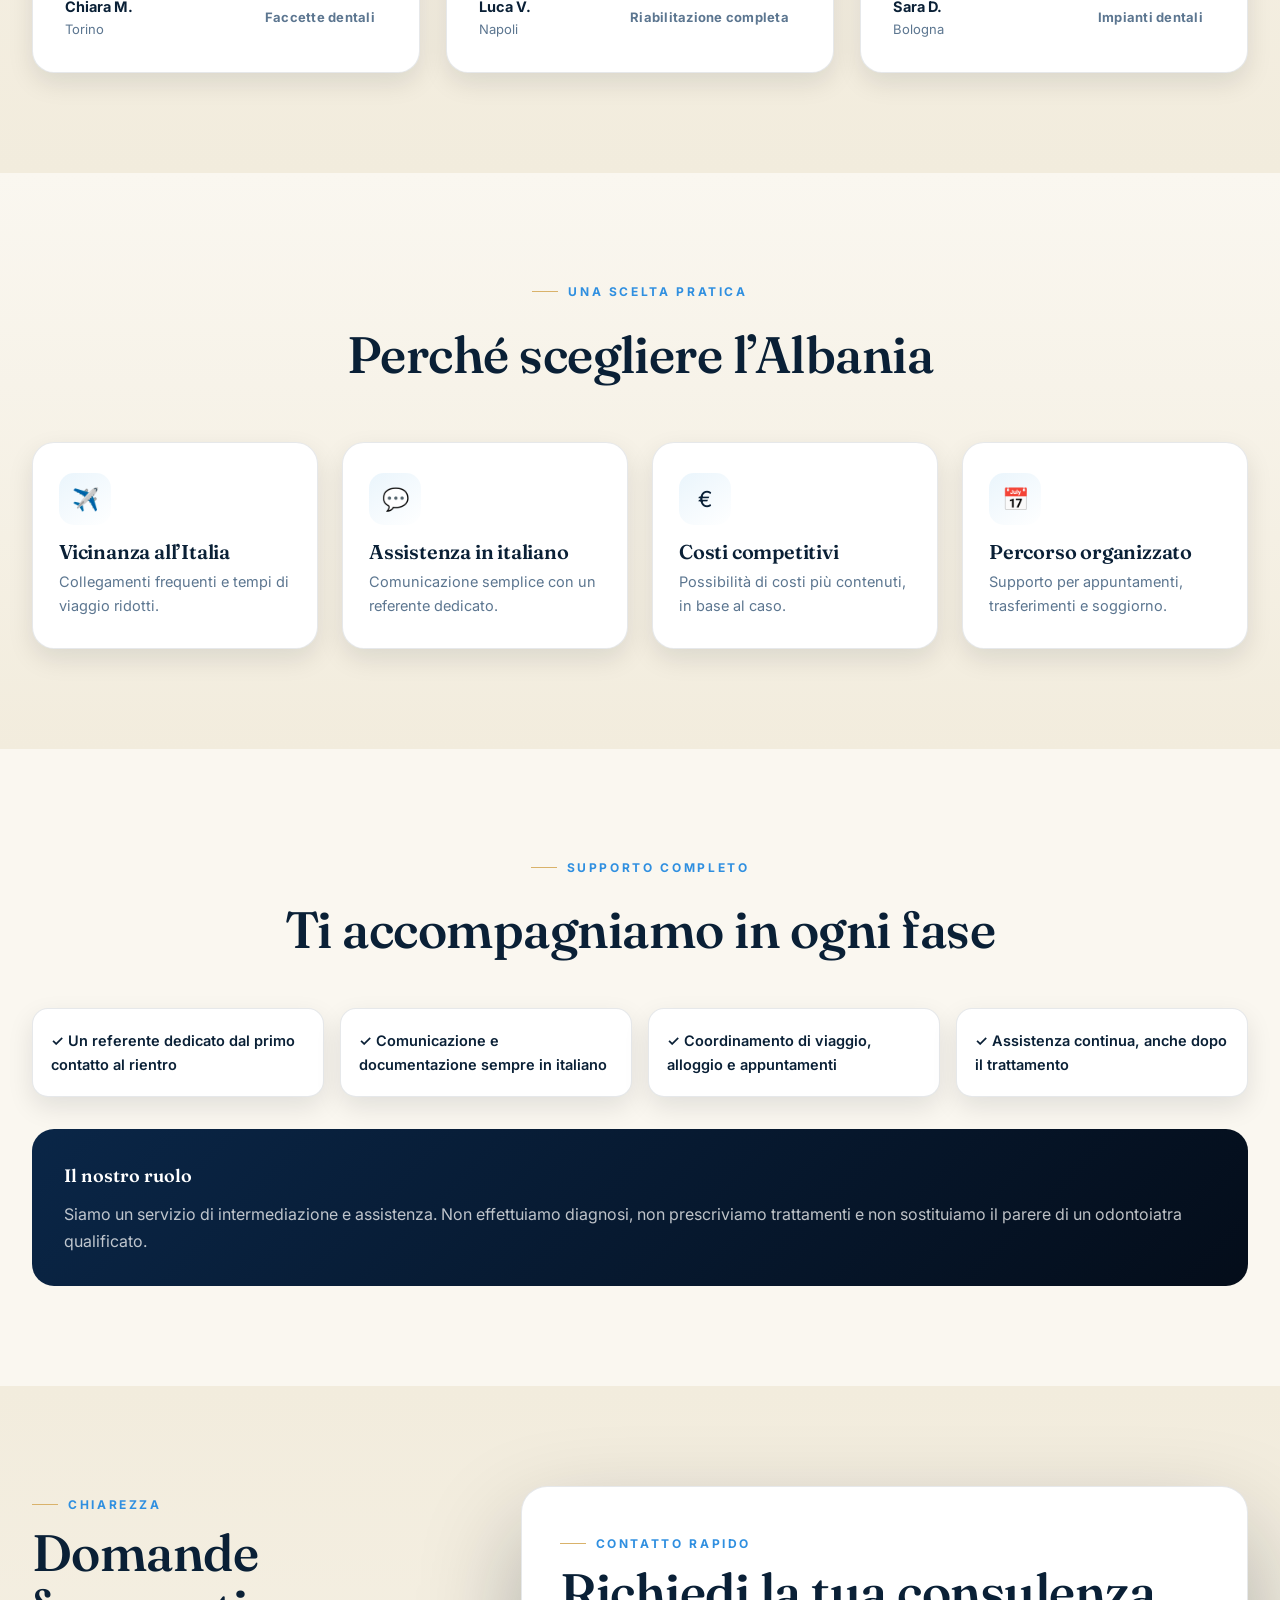
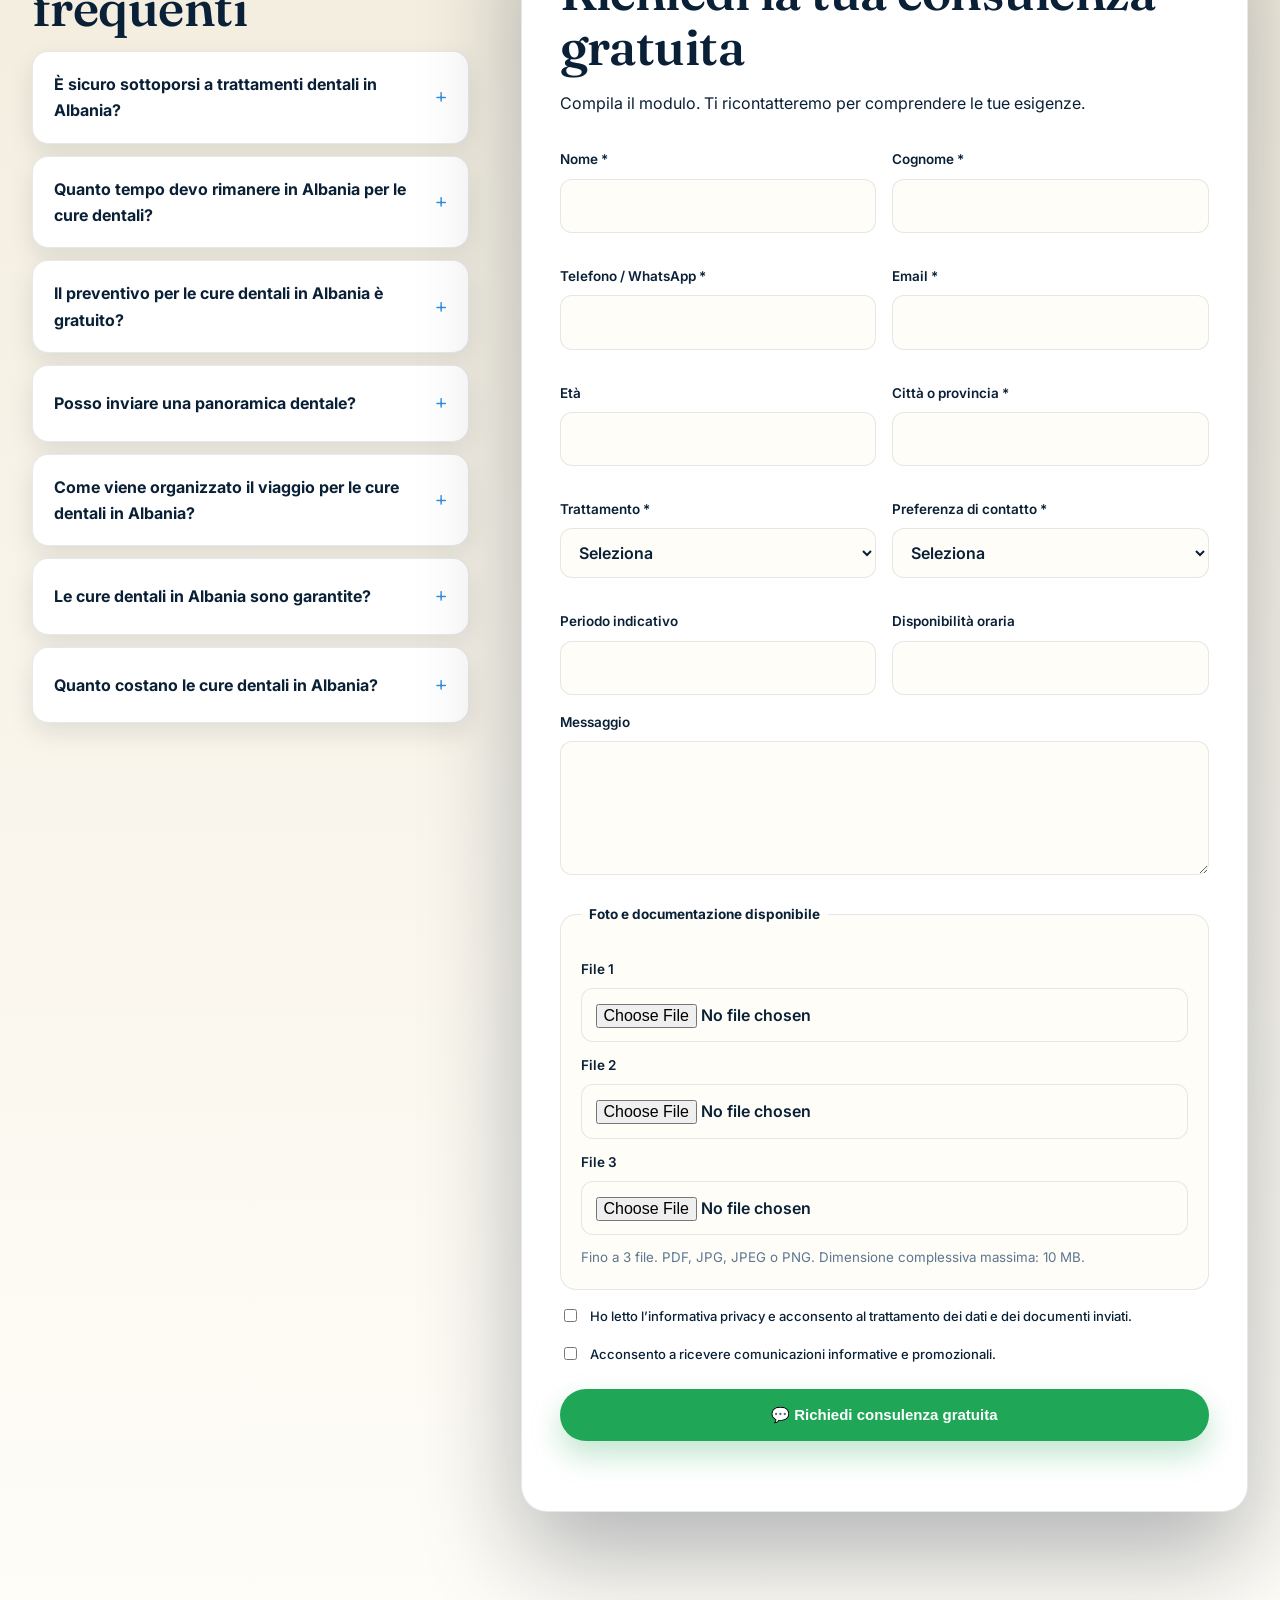
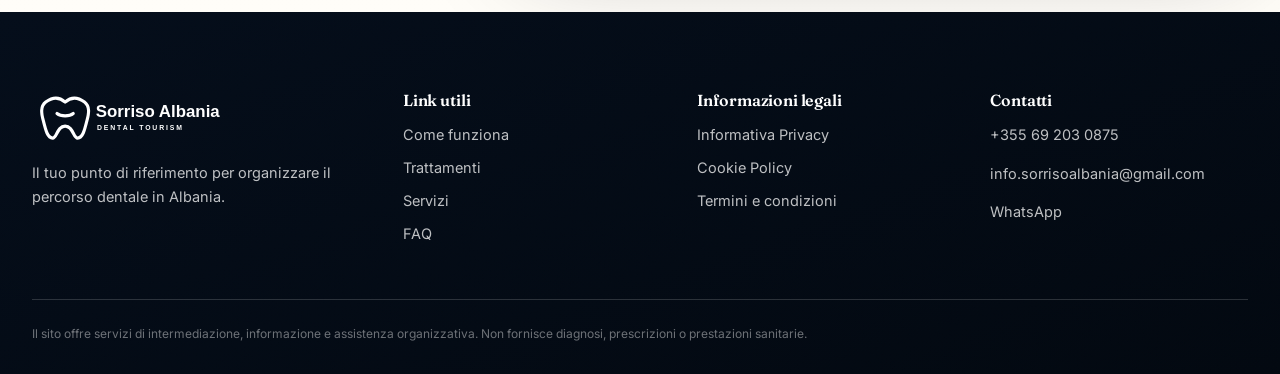
==== commit 0e4610e8: "Fix canonical/sitemap domain mismatch causing GSC redirect warnings The site's real, final URL (200 " ====
--- a/index.html
+++ b/index.html
@@ -30,12 +30,12 @@
   <meta name="viewport" content="width=device-width,initial-scale=1">
   <title>Turismo Dentale in Albania per Italiani | Sorriso Albania</title>
   <meta name="description" content="Turismo dentale in Albania per italiani. Sorriso Albania offre assistenza per impianti dentali, faccette, corone e riabilitazioni dentali. Richiedi una consulenza gratuita.">
-  <link rel="canonical" href="https://sorrisoalbania.com/">
+  <link rel="canonical" href="https://www.sorrisoalbania.com/">
   <meta property="og:title" content="Turismo Dentale in Albania per Italiani | Sorriso Albania">
   <meta property="og:description" content="Assistenza in italiano per organizzare cure dentali in Albania: impianti, faccette, corone e riabilitazioni dentali.">
-  <meta property="og:image" content="https://sorrisoalbania.com/assets/images/og-cover.jpg">
+  <meta property="og:image" content="https://www.sorrisoalbania.com/assets/images/og-cover.jpg">
   <meta property="og:type" content="website">
-  <meta property="og:url" content="https://sorrisoalbania.com/">
+  <meta property="og:url" content="https://www.sorrisoalbania.com/">
   <meta property="og:site_name" content="Sorriso Albania">
   <meta property="og:locale" content="it_IT">
   <meta name="twitter:card" content="summary_large_image">
@@ -54,9 +54,9 @@
   {
     "@context":"https://schema.org",
   "@type": "Organization",
-  "@id": "https://sorrisoalbania.com/#organization",
+  "@id": "https://www.sorrisoalbania.com/#organization",
   "name": "Sorriso Albania",
-  "url": "https://sorrisoalbania.com/",
+  "url": "https://www.sorrisoalbania.com/",
   "description": "Servizio di assistenza e organizzazione per pazienti italiani interessati al turismo dentale in Albania.",
   "telephone": "+355692030875",
   "email": "info.sorrisoalbania@gmail.com"
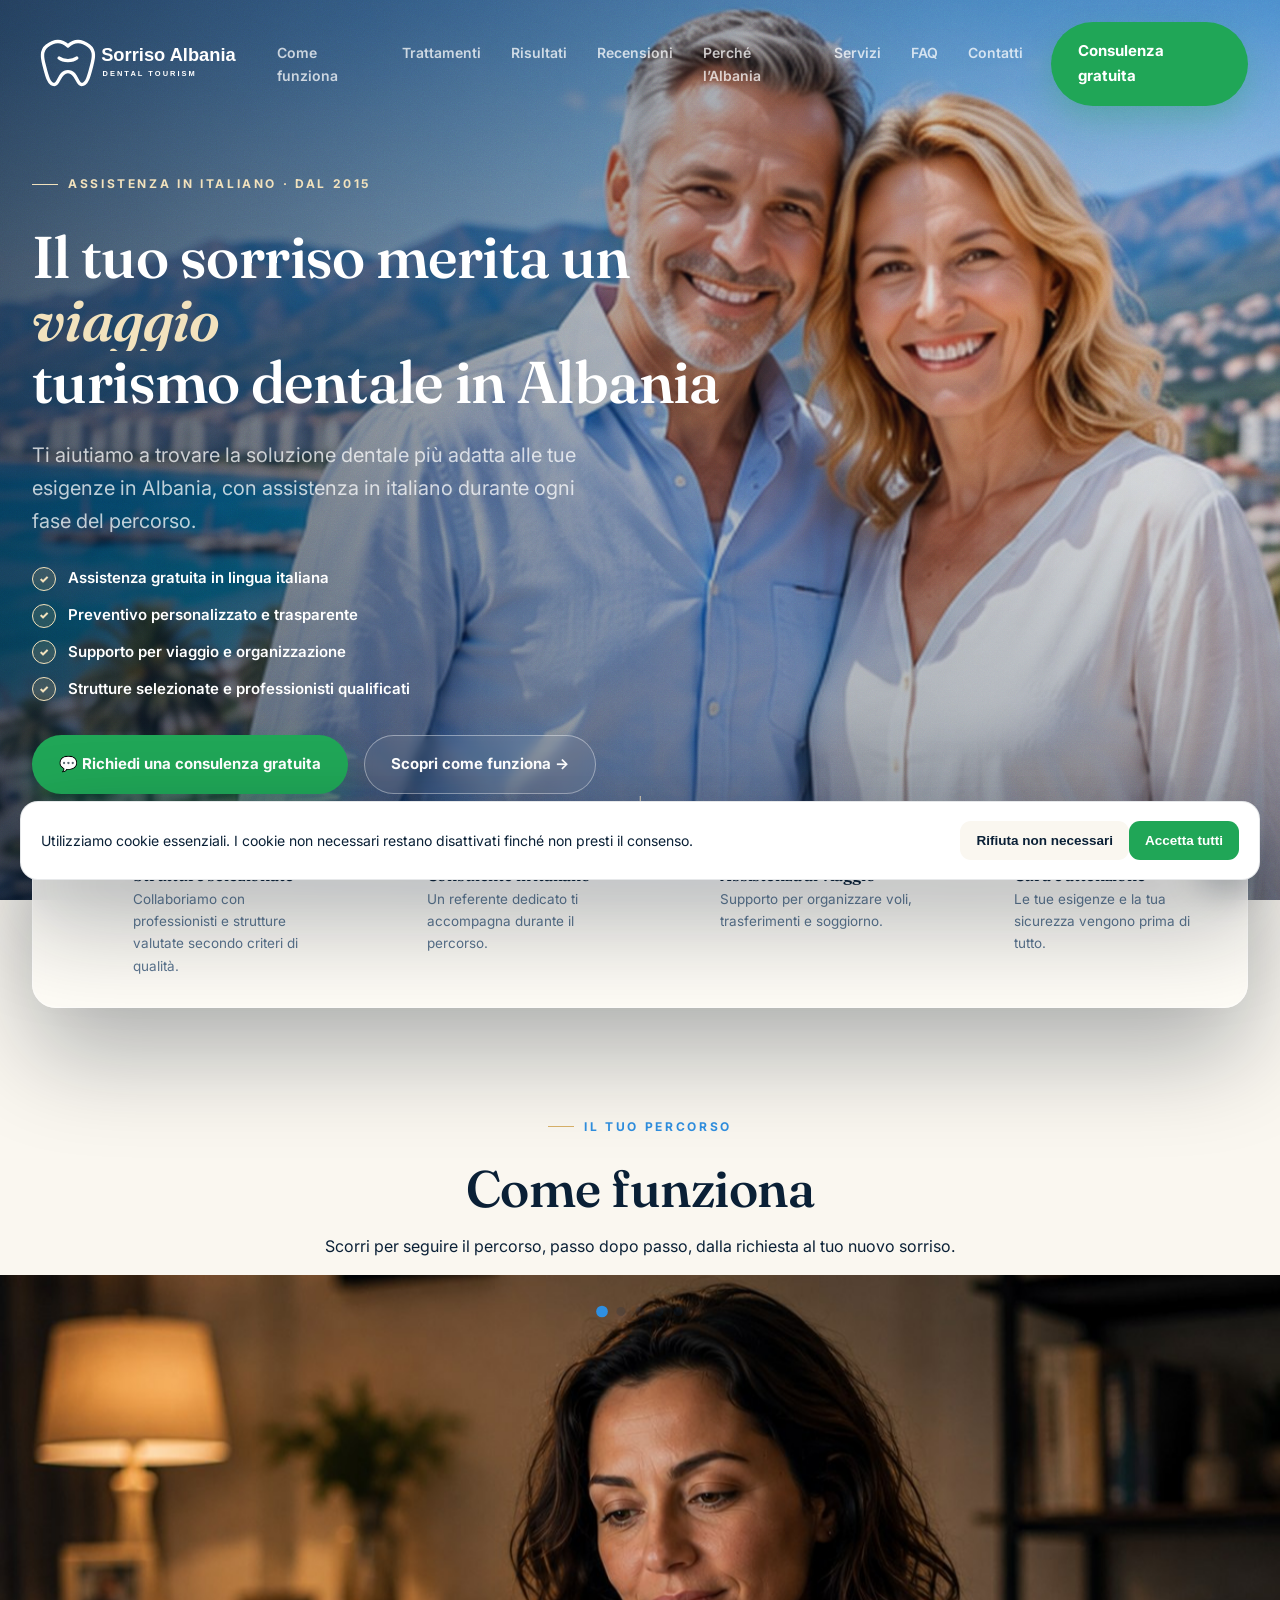
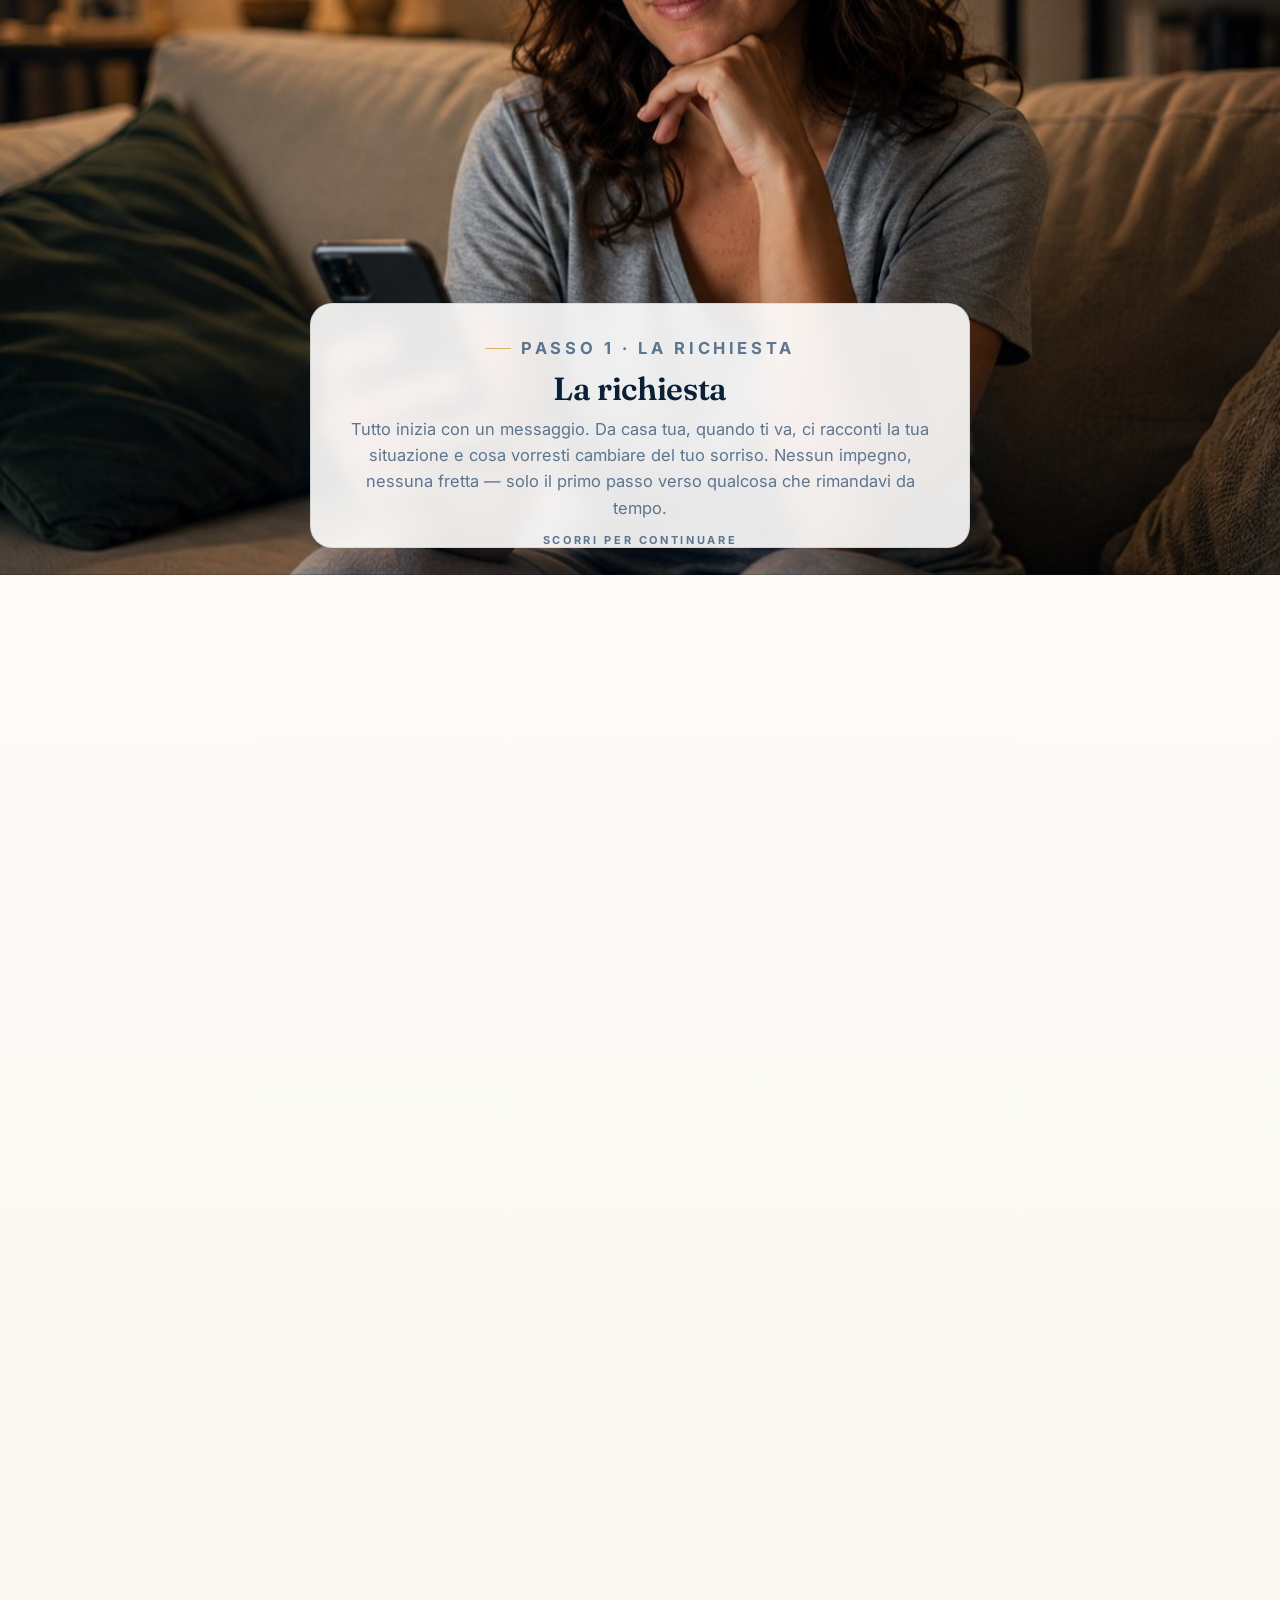
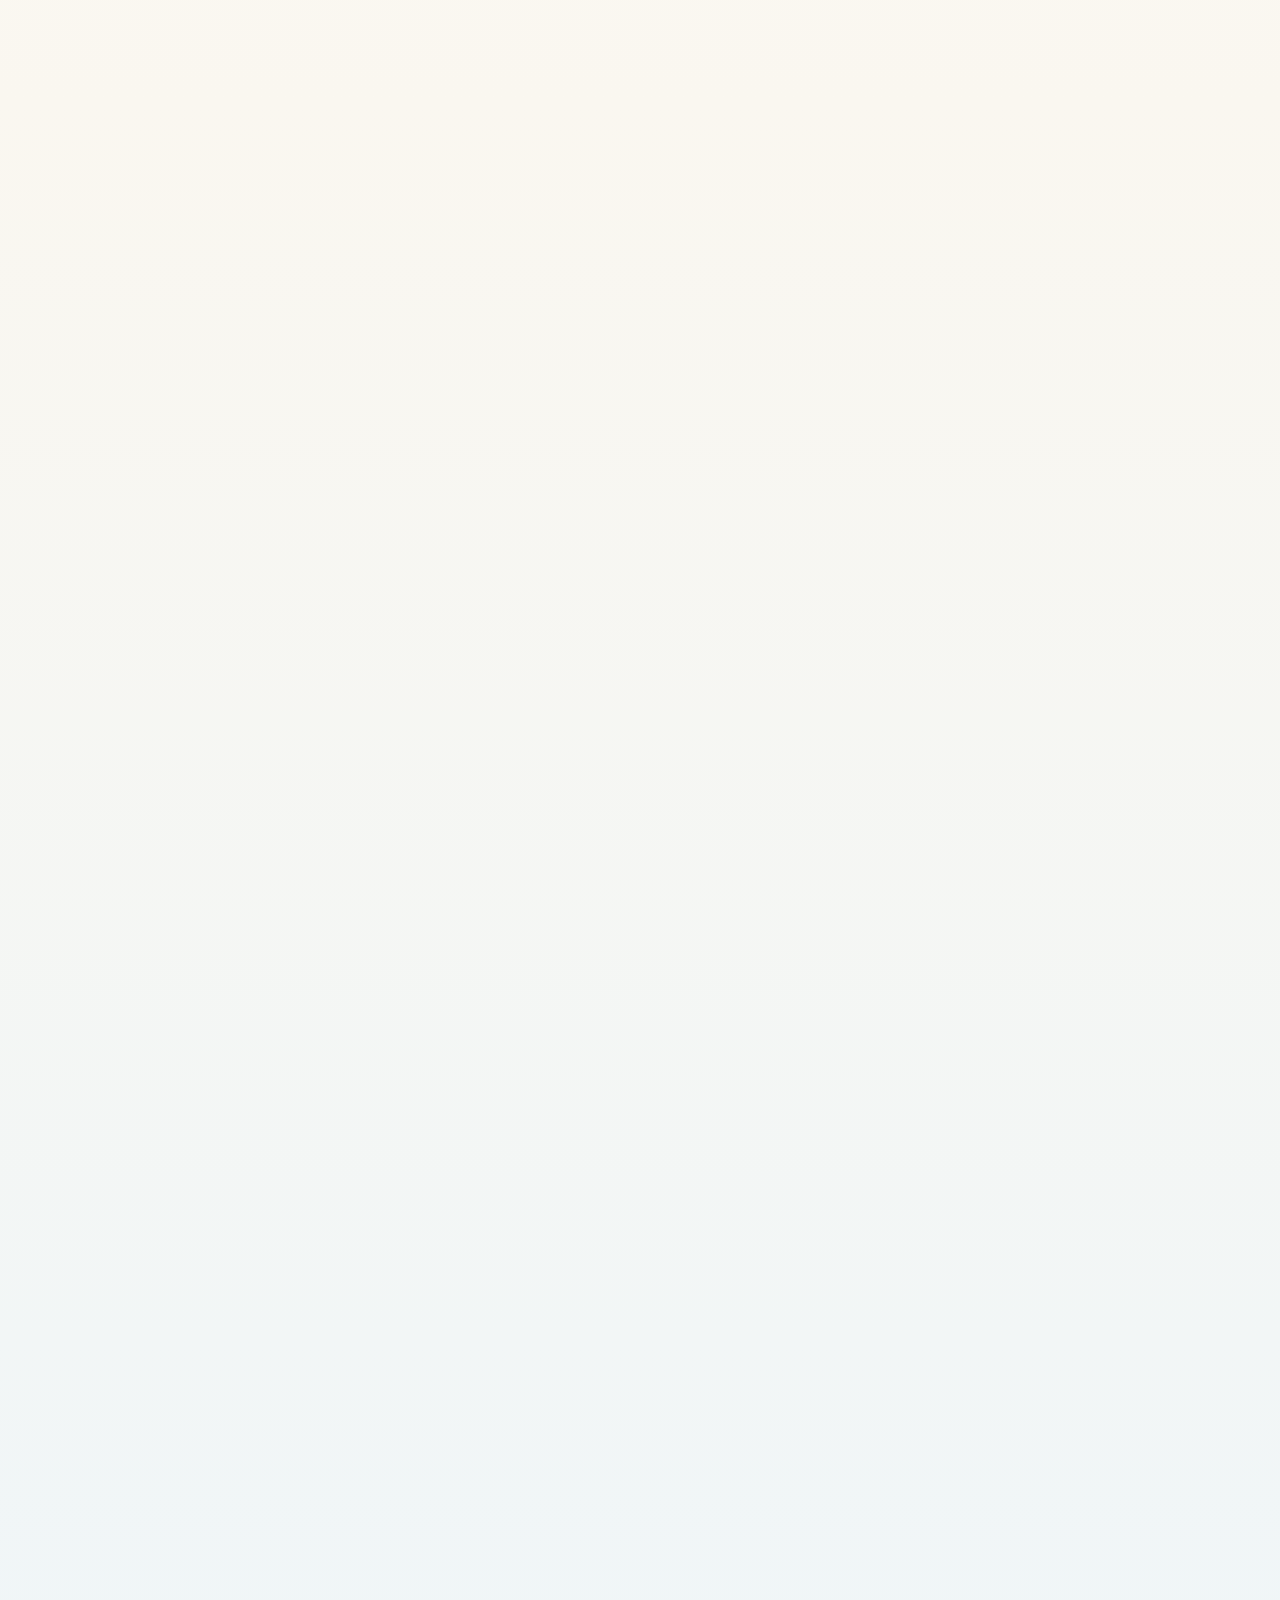
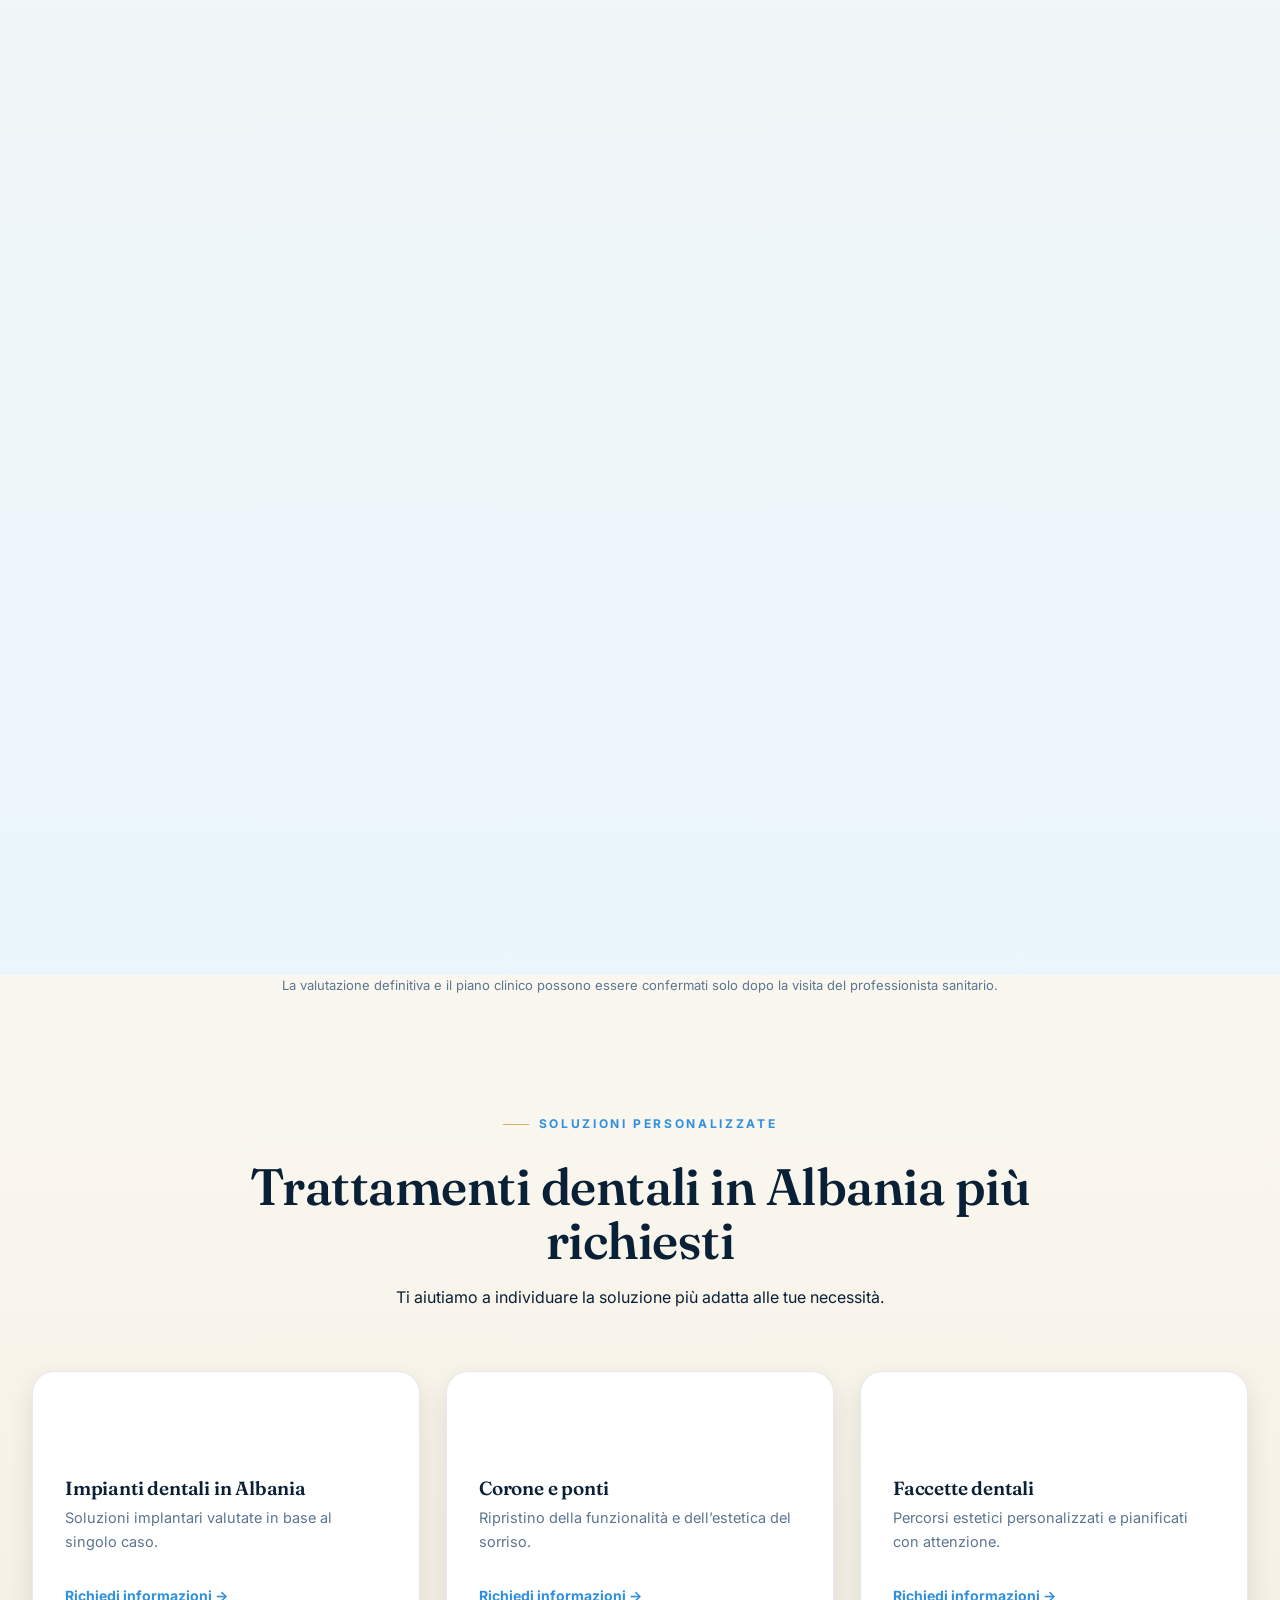
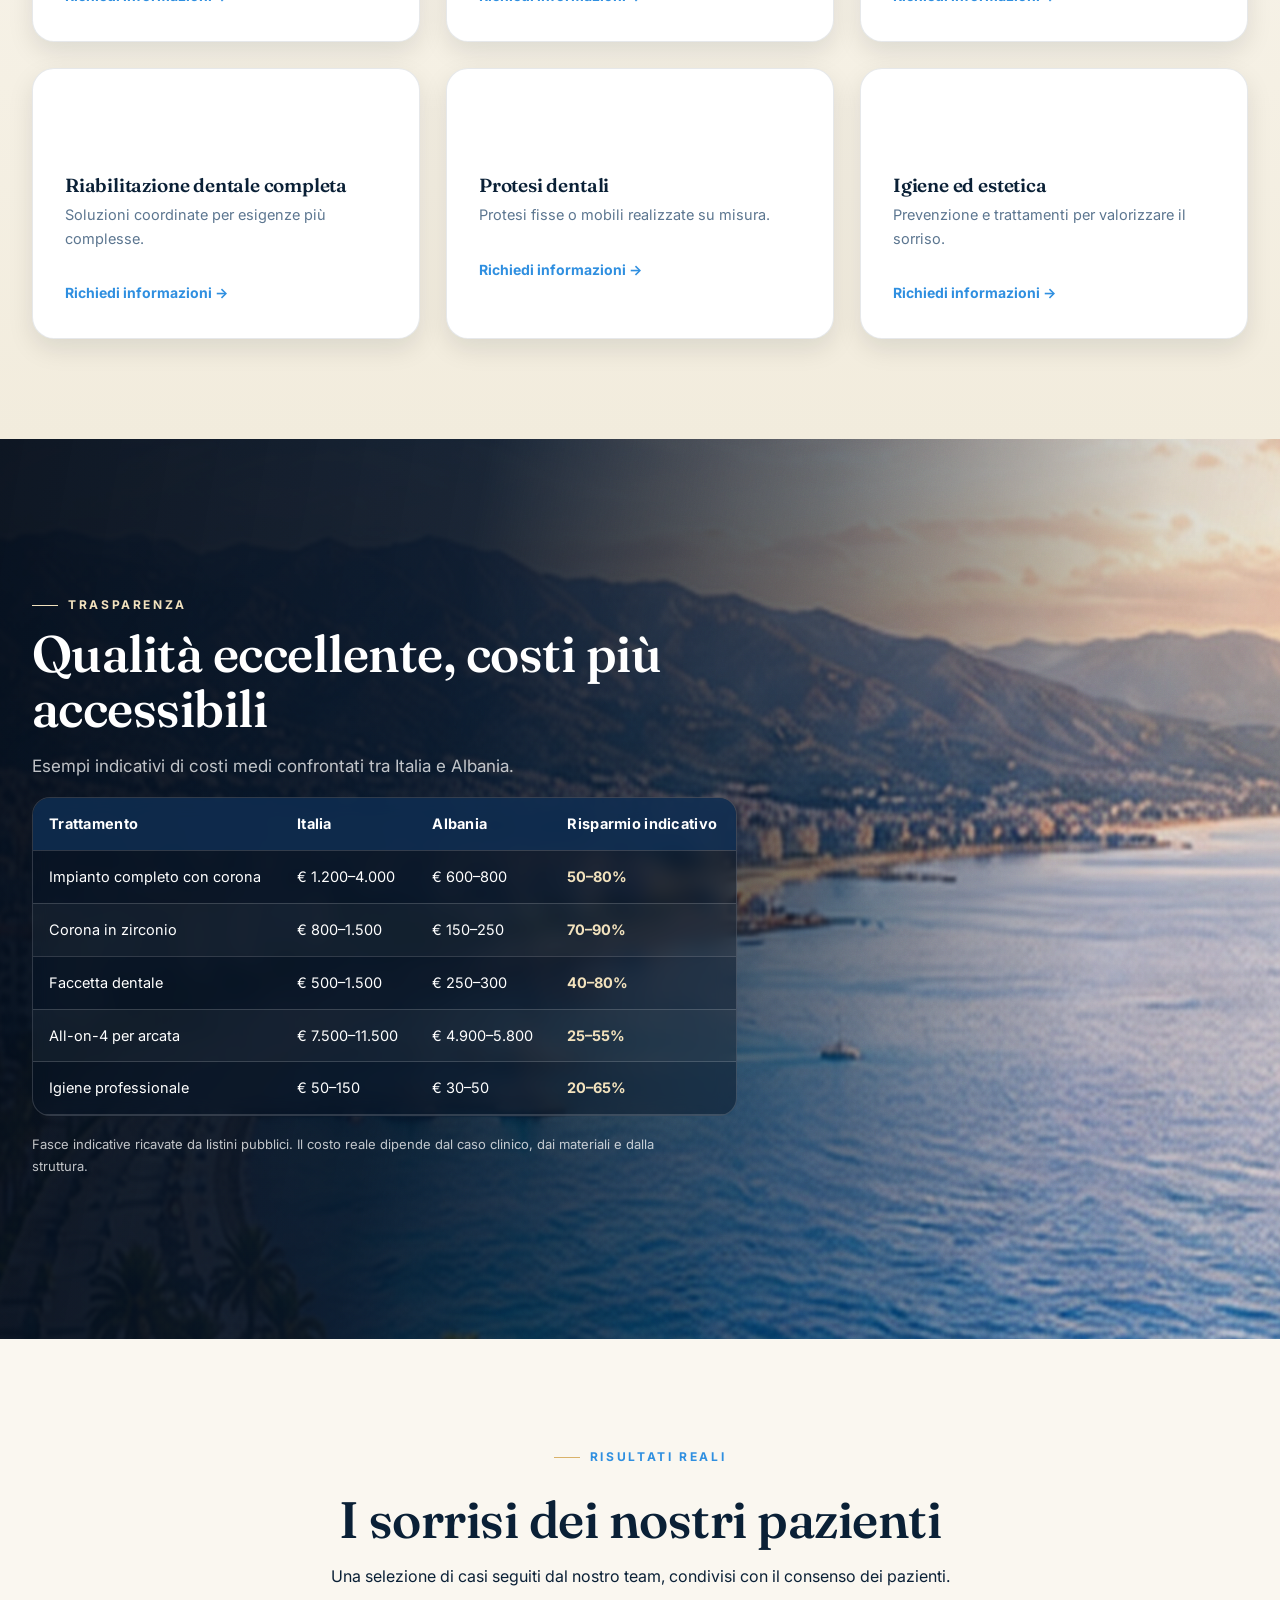
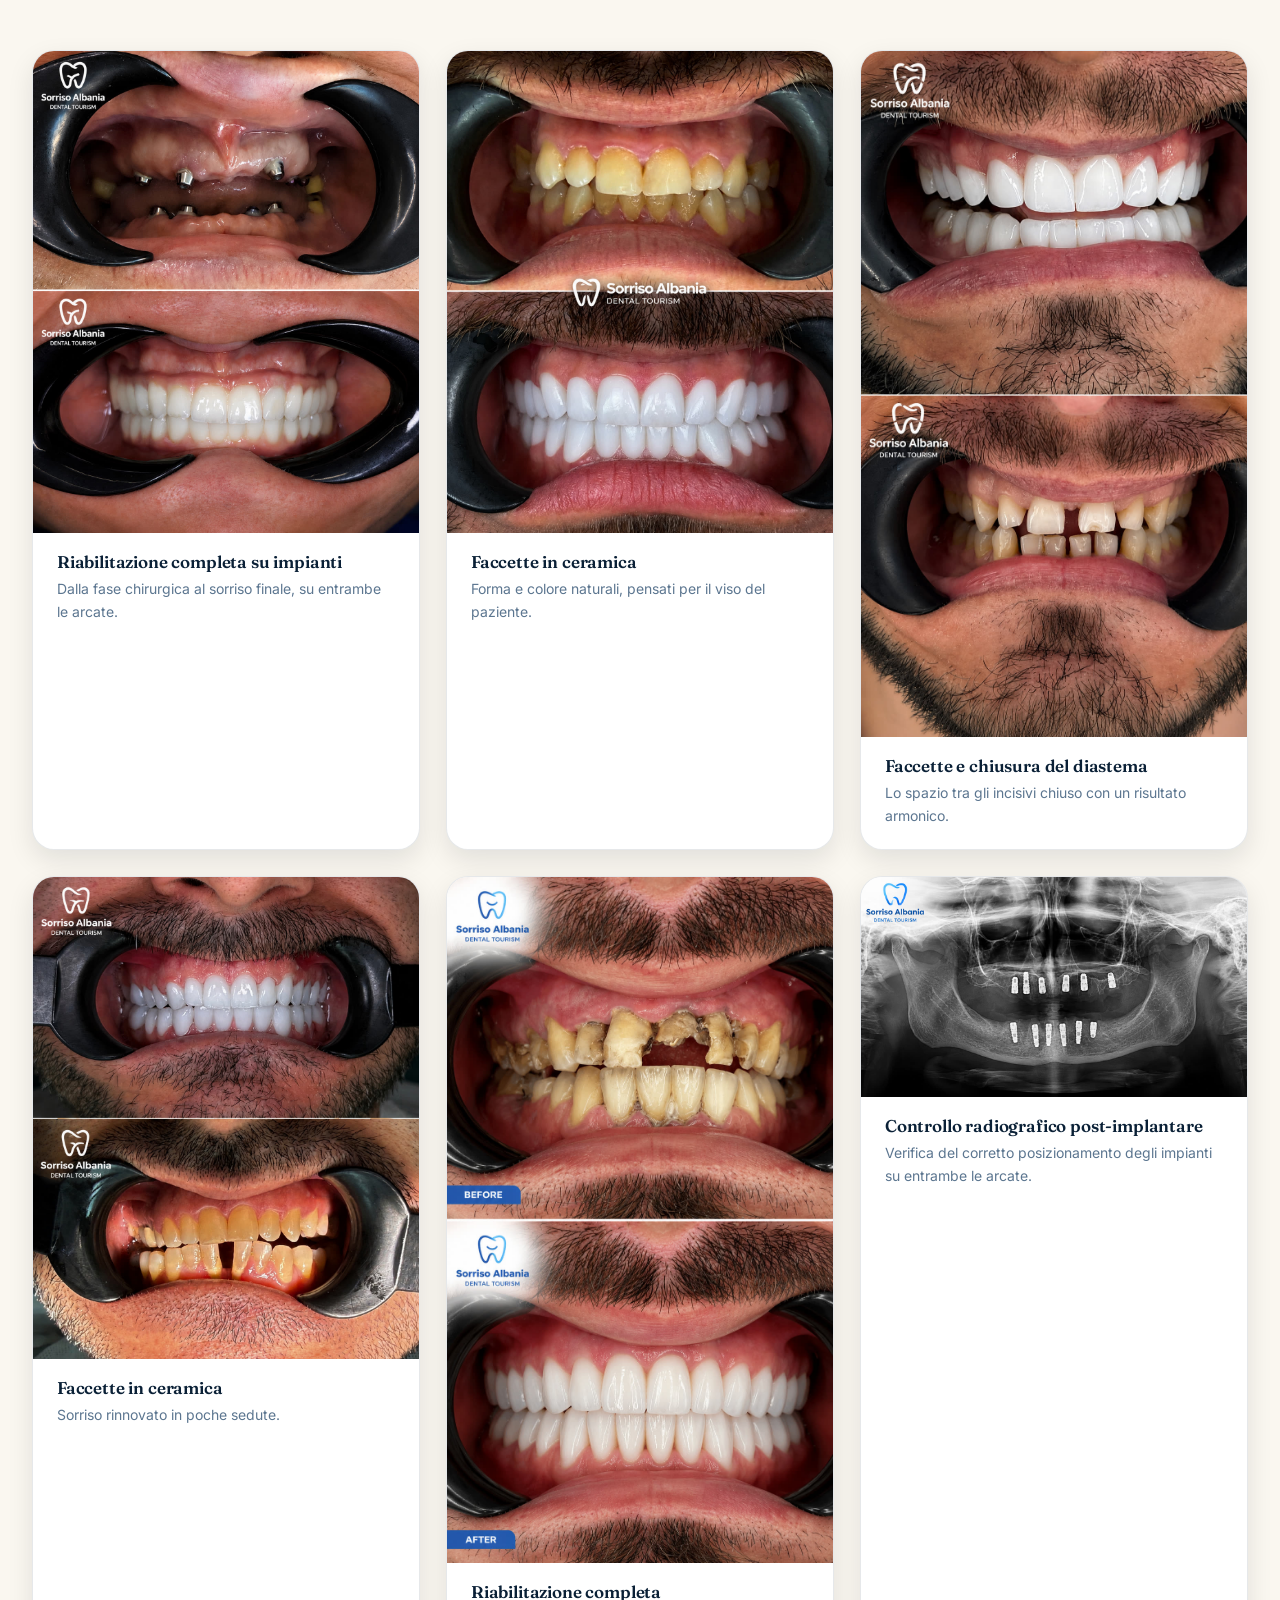
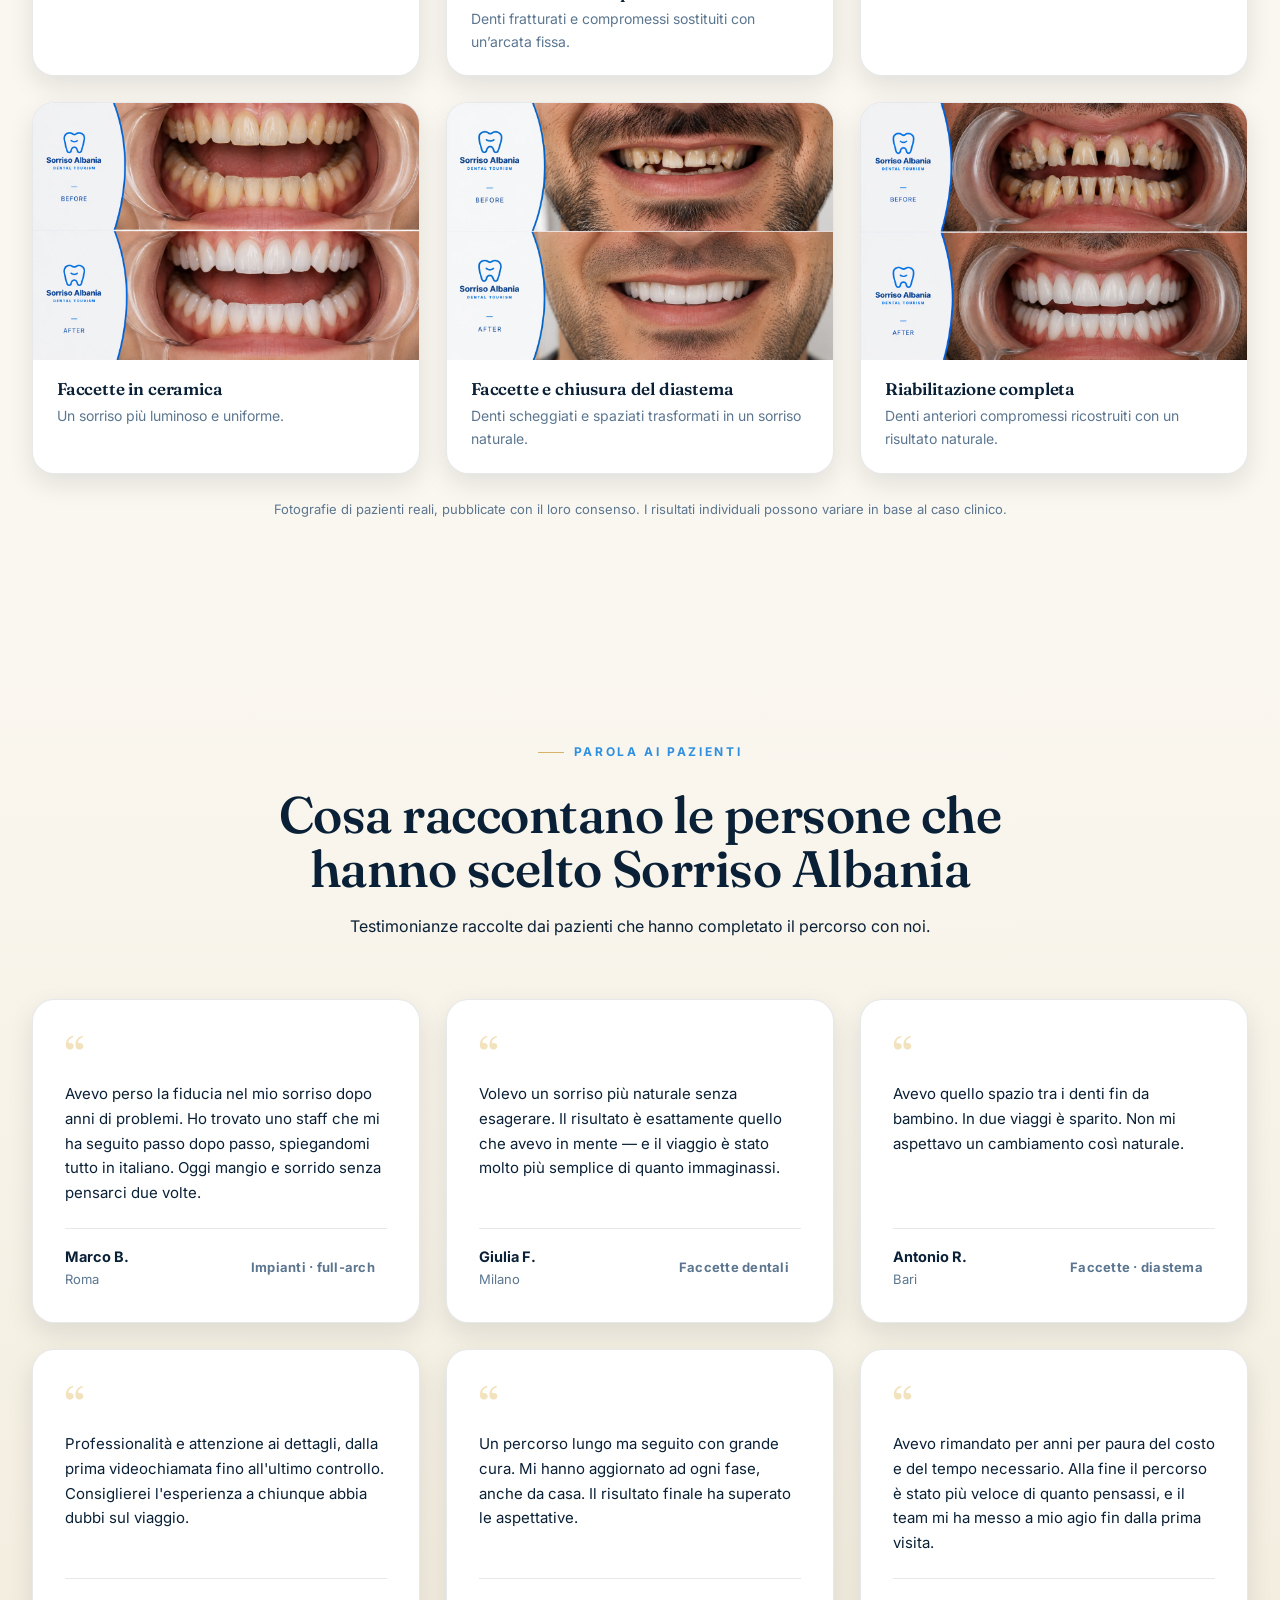
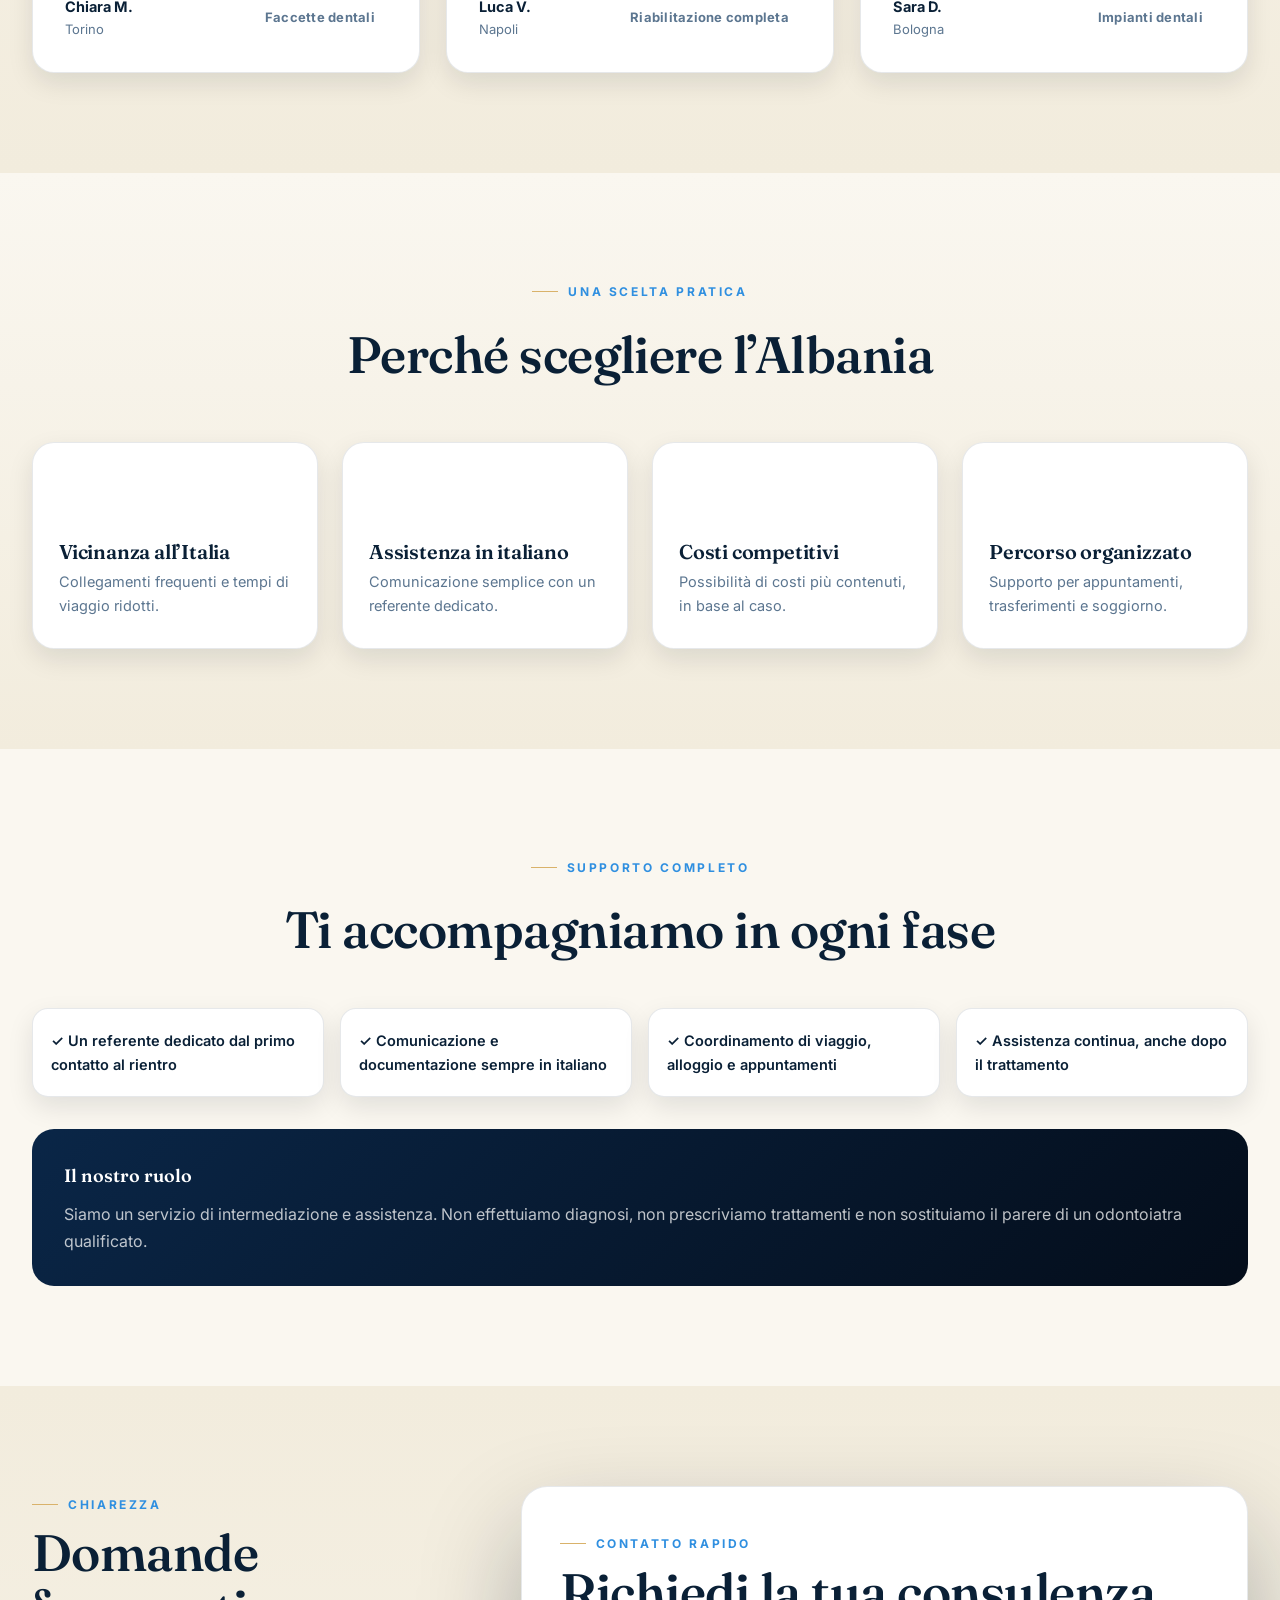
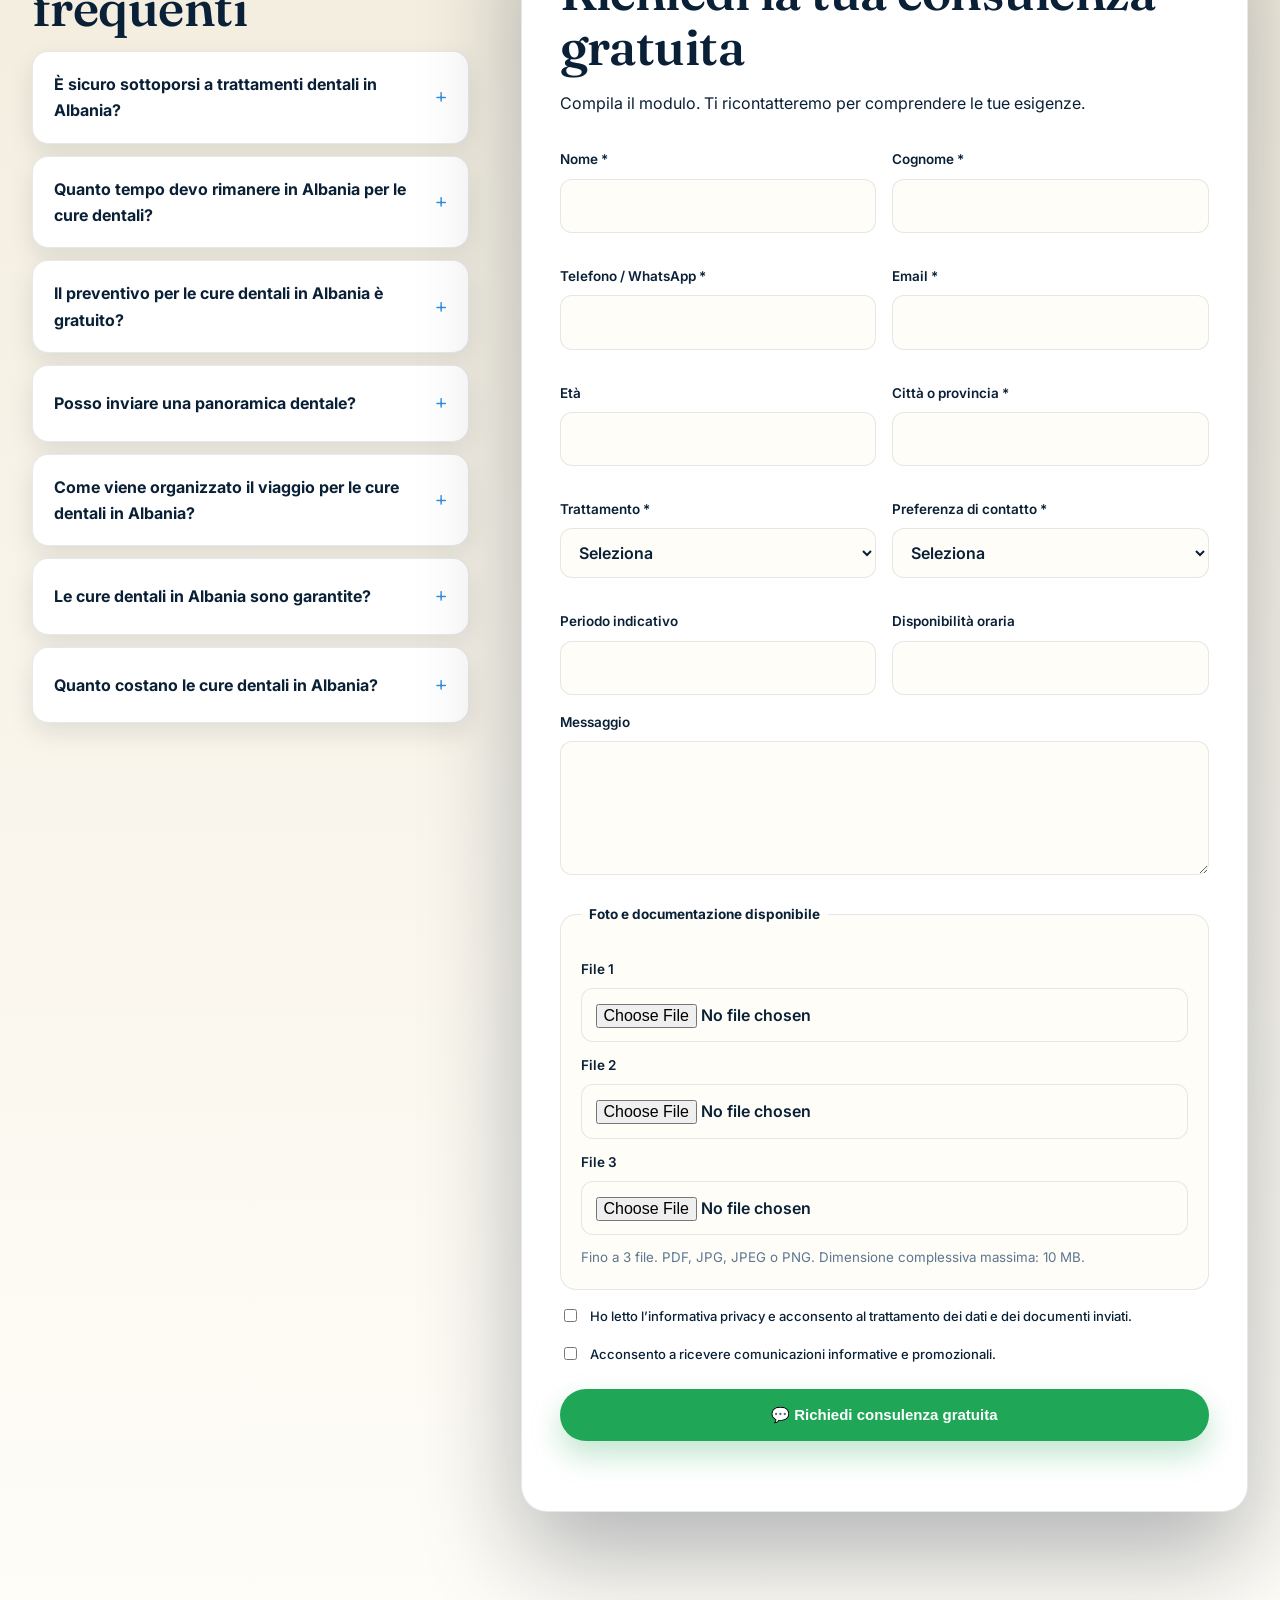
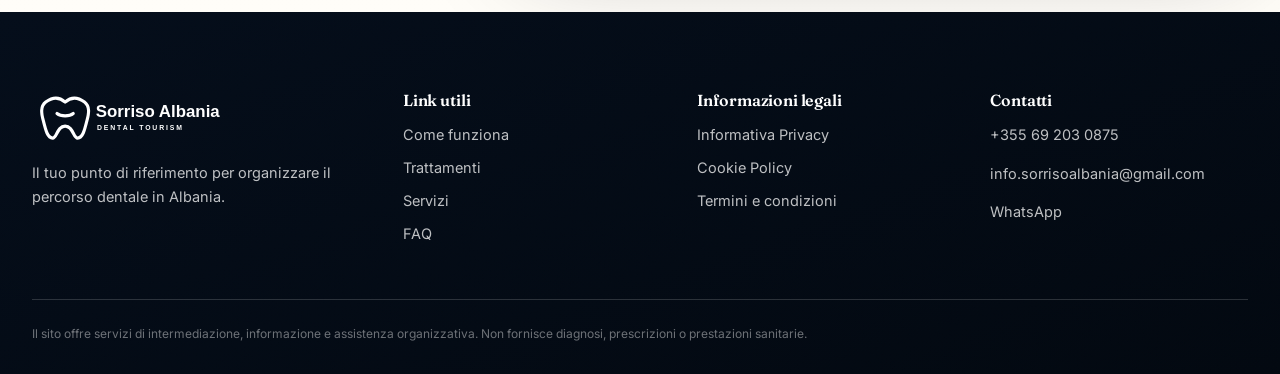
==== commit 69c1d81b: "Add confirmed 24-hour response time to Step 2 copy Ads promise "Risposta Entro 24 Ore" but the site " ====
--- a/index.html
+++ b/index.html
@@ -175,7 +175,7 @@
             <!-- BEAT 0 — La richiesta -->
             <div class="journey-caption" data-scene="0"><p class="eyebrow">Passo 1 · La richiesta</p><h3>La richiesta</h3><p>Tutto inizia con un messaggio. Da casa tua, quando ti va, ci racconti la tua situazione e cosa vorresti cambiare del tuo sorriso. Nessun impegno, nessuna fretta — solo il primo passo verso qualcosa che rimandavi da tempo.</p></div>
             <!-- BEAT 1 — La risposta -->
-            <div class="journey-caption" data-scene="1"><p class="eyebrow">Passo 2 · La risposta</p><h3>La risposta</h3><p>Un nostro specialista ti richiama per una consulenza telefonica gratuita. Guardiamo insieme la tua situazione, rispondiamo a ogni dubbio e costruiamo un piano su misura, con tempi e costi chiari fin da subito — tutto in italiano.</p></div>
+            <div class="journey-caption" data-scene="1"><p class="eyebrow">Passo 2 · La risposta</p><h3>La risposta</h3><p>Un nostro specialista ti richiama entro 24 ore per una consulenza telefonica gratuita. Guardiamo insieme la tua situazione, rispondiamo a ogni dubbio e costruiamo un piano su misura, con tempi e costi chiari fin da subito — tutto in italiano.</p></div>
             <!-- BEAT 2 — Il viaggio -->
             <div class="journey-caption" data-scene="2"><p class="eyebrow">Passo 3 · Il viaggio</p><h3>Il viaggio</h3><p>Organizziamo noi il tuo viaggio in Albania: dal volo al trasferimento fino in clinica, dall'alloggio all'assistenza in aeroporto. Tu pensa solo a partire, al resto pensiamo noi.</p></div>
             <!-- BEAT 3 — La cura -->
@@ -198,7 +198,7 @@
           </article>
           <article class="card step-card" data-reveal-item>
             <div class="step-media"><span class="number">2</span><img src="assets/images/journey-photos/scene-2-risposta.jpg" alt="Donna al telefono davanti al computer durante una consulenza video" loading="lazy" width="1200" height="960"></div>
-            <div class="step-body"><h3>La risposta</h3><p>Un nostro specialista ti richiama per una consulenza telefonica gratuita. Guardiamo insieme la tua situazione, rispondiamo a ogni dubbio e costruiamo un piano su misura, con tempi e costi chiari fin da subito — tutto in italiano.</p></div>
+            <div class="step-body"><h3>La risposta</h3><p>Un nostro specialista ti richiama entro 24 ore per una consulenza telefonica gratuita. Guardiamo insieme la tua situazione, rispondiamo a ogni dubbio e costruiamo un piano su misura, con tempi e costi chiari fin da subito — tutto in italiano.</p></div>
           </article>
           <article class="card step-card" data-reveal-item>
             <div class="step-media"><span class="number">3</span><img src="assets/images/journey-photos/scene-3-viaggio.jpg" alt="Donna con valigia in aeroporto, tabellone partenze sullo sfondo" loading="lazy" width="1200" height="960"></div>
